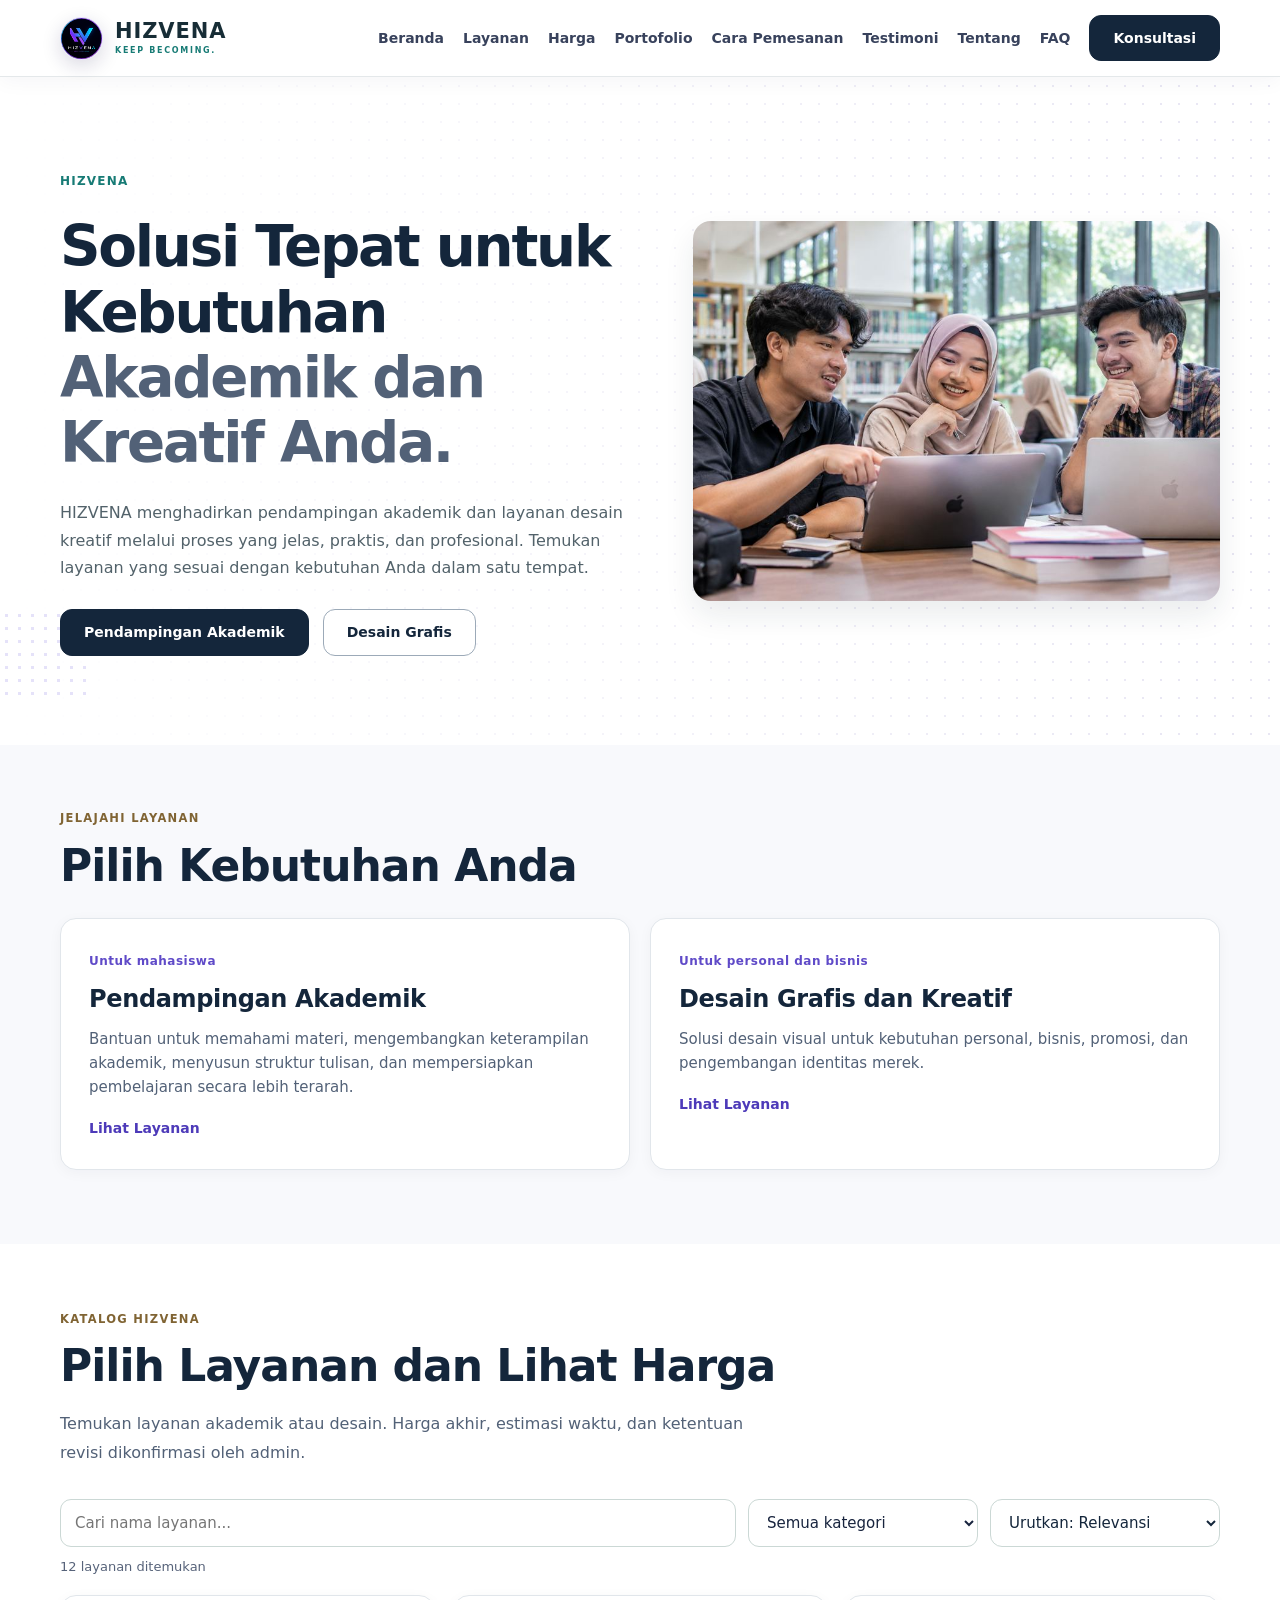
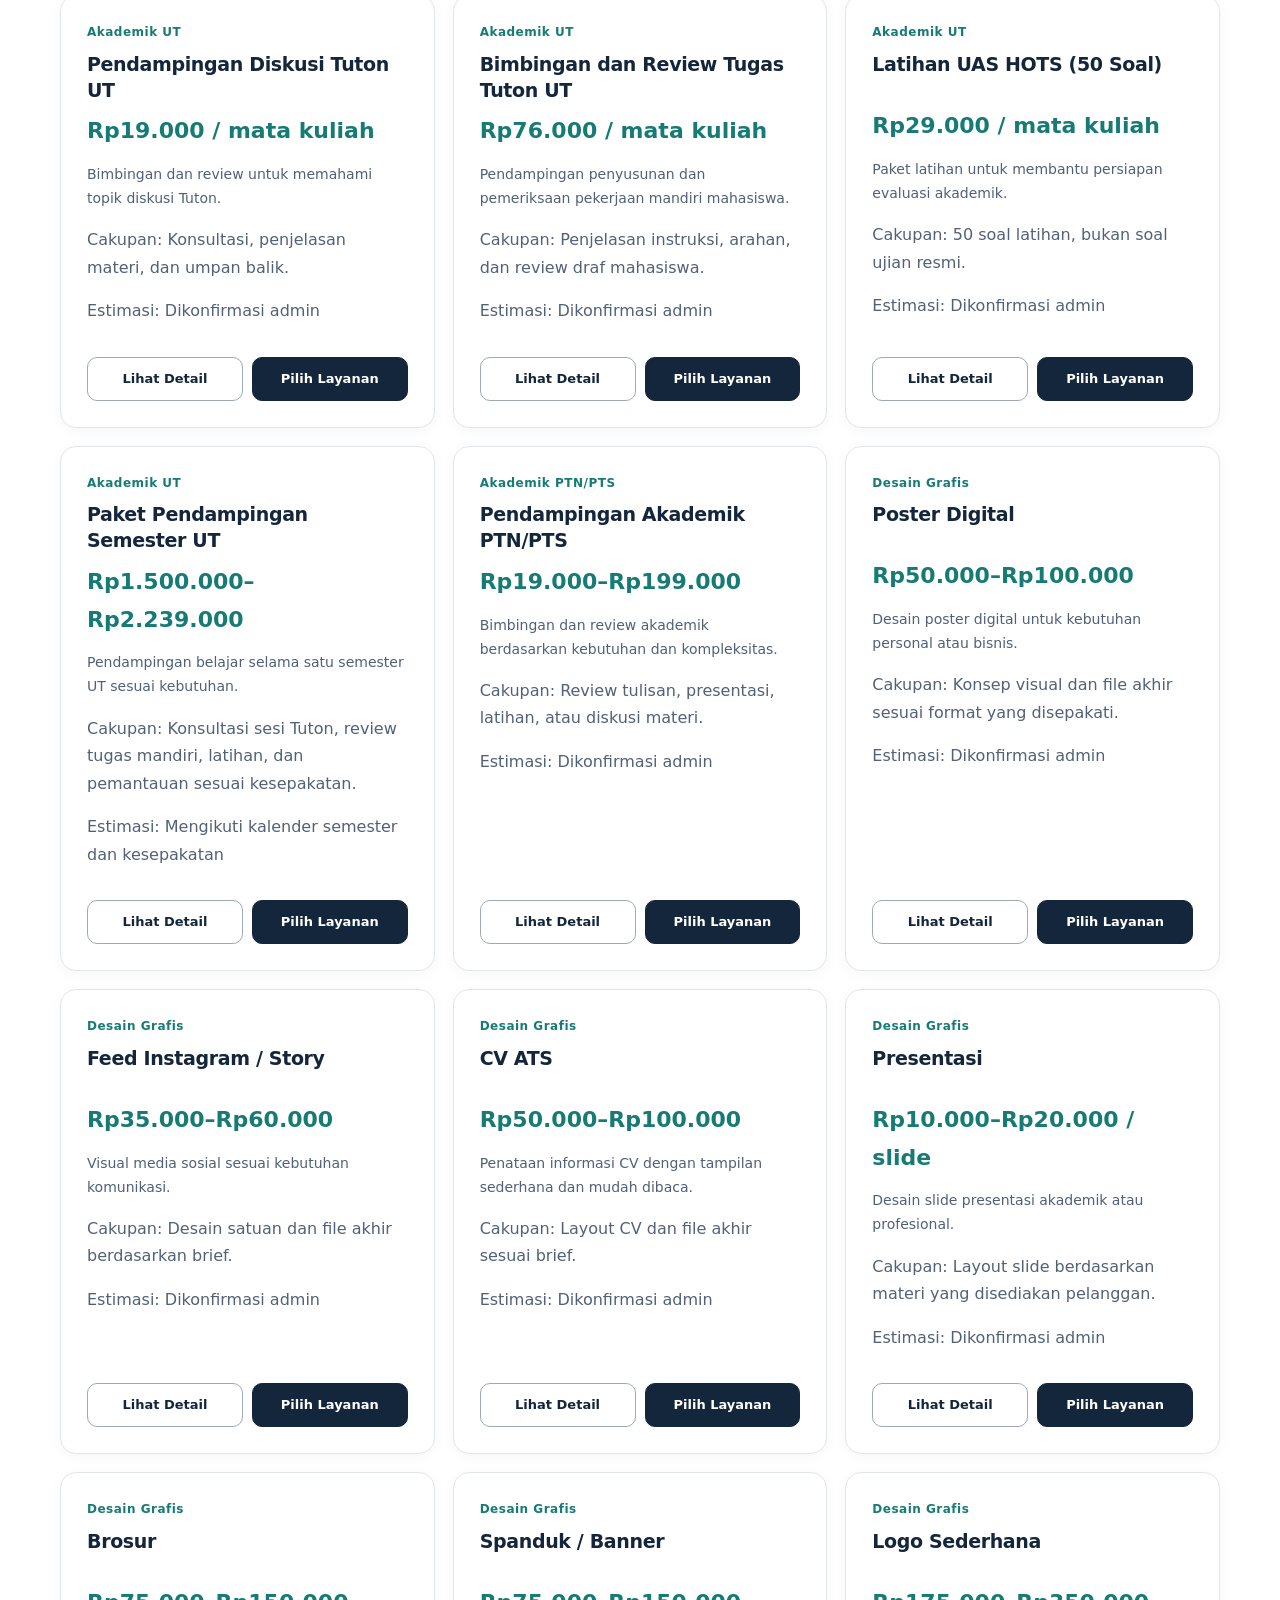
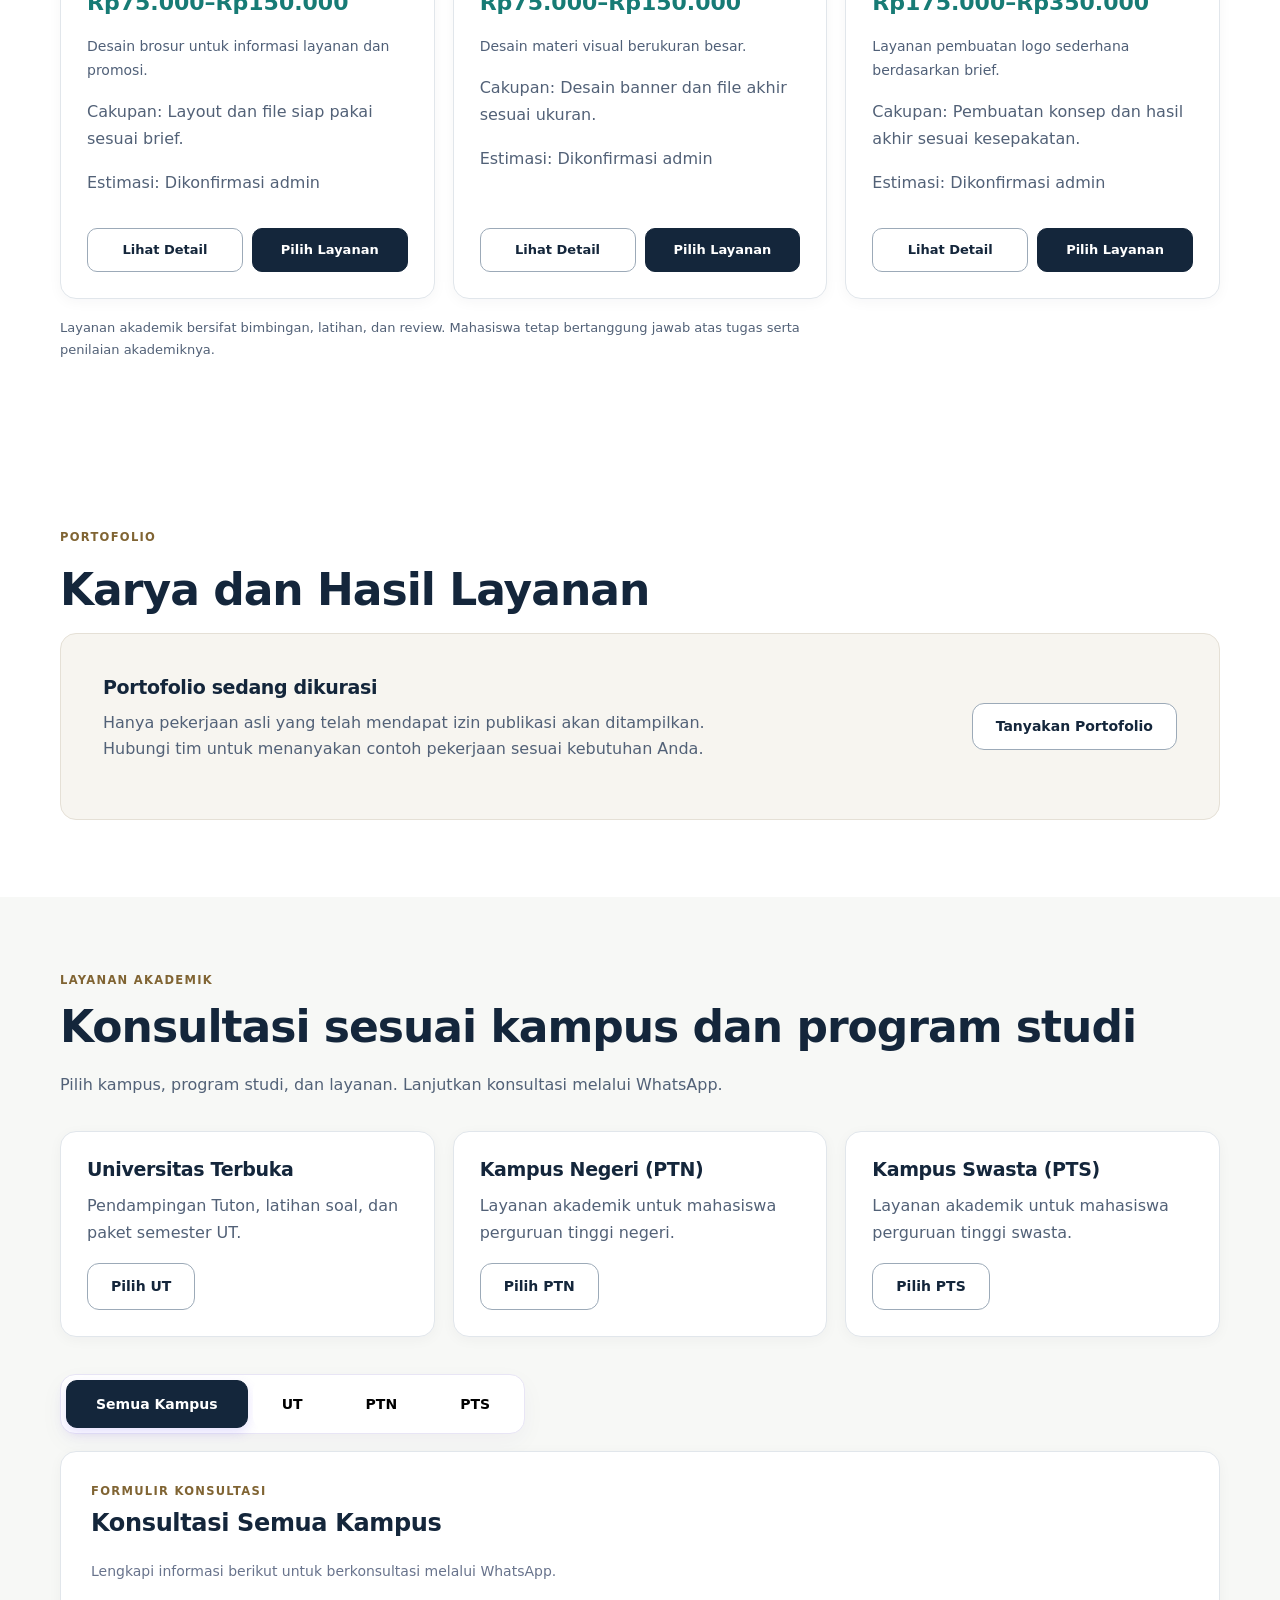
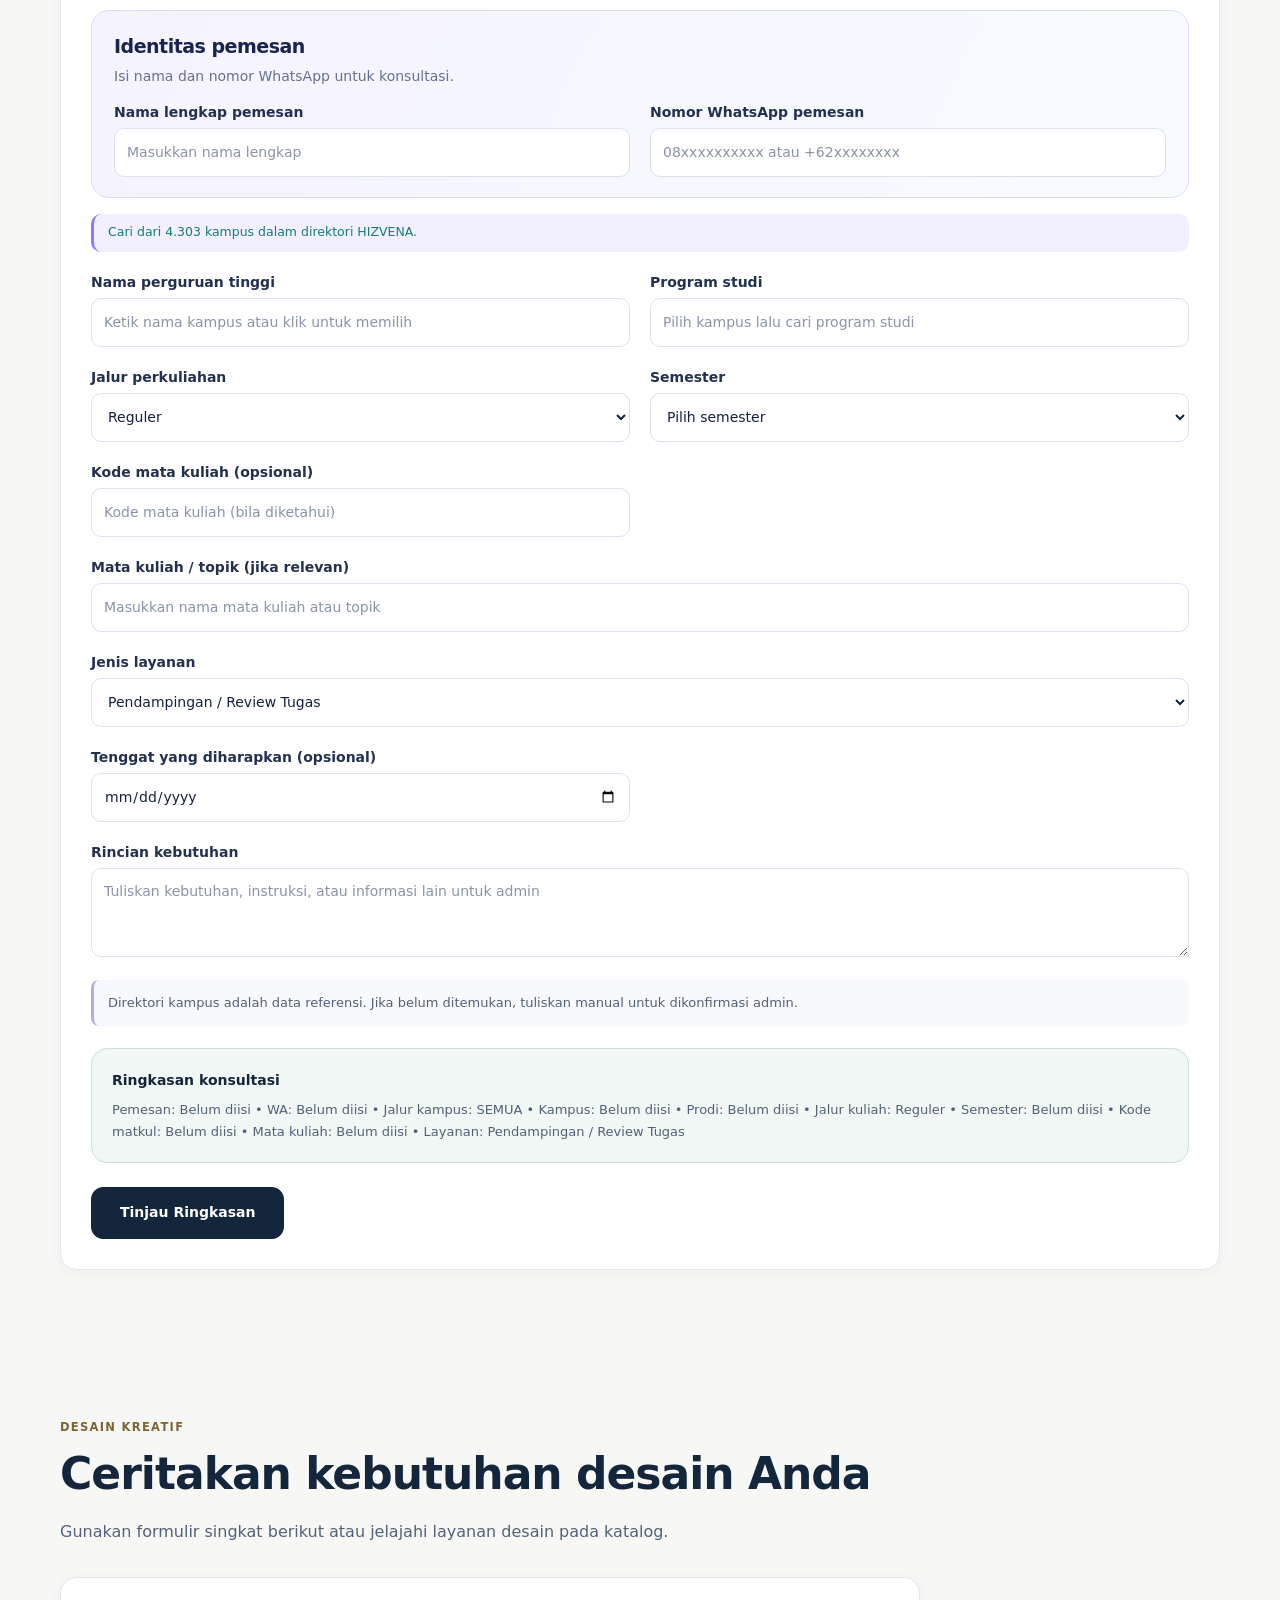
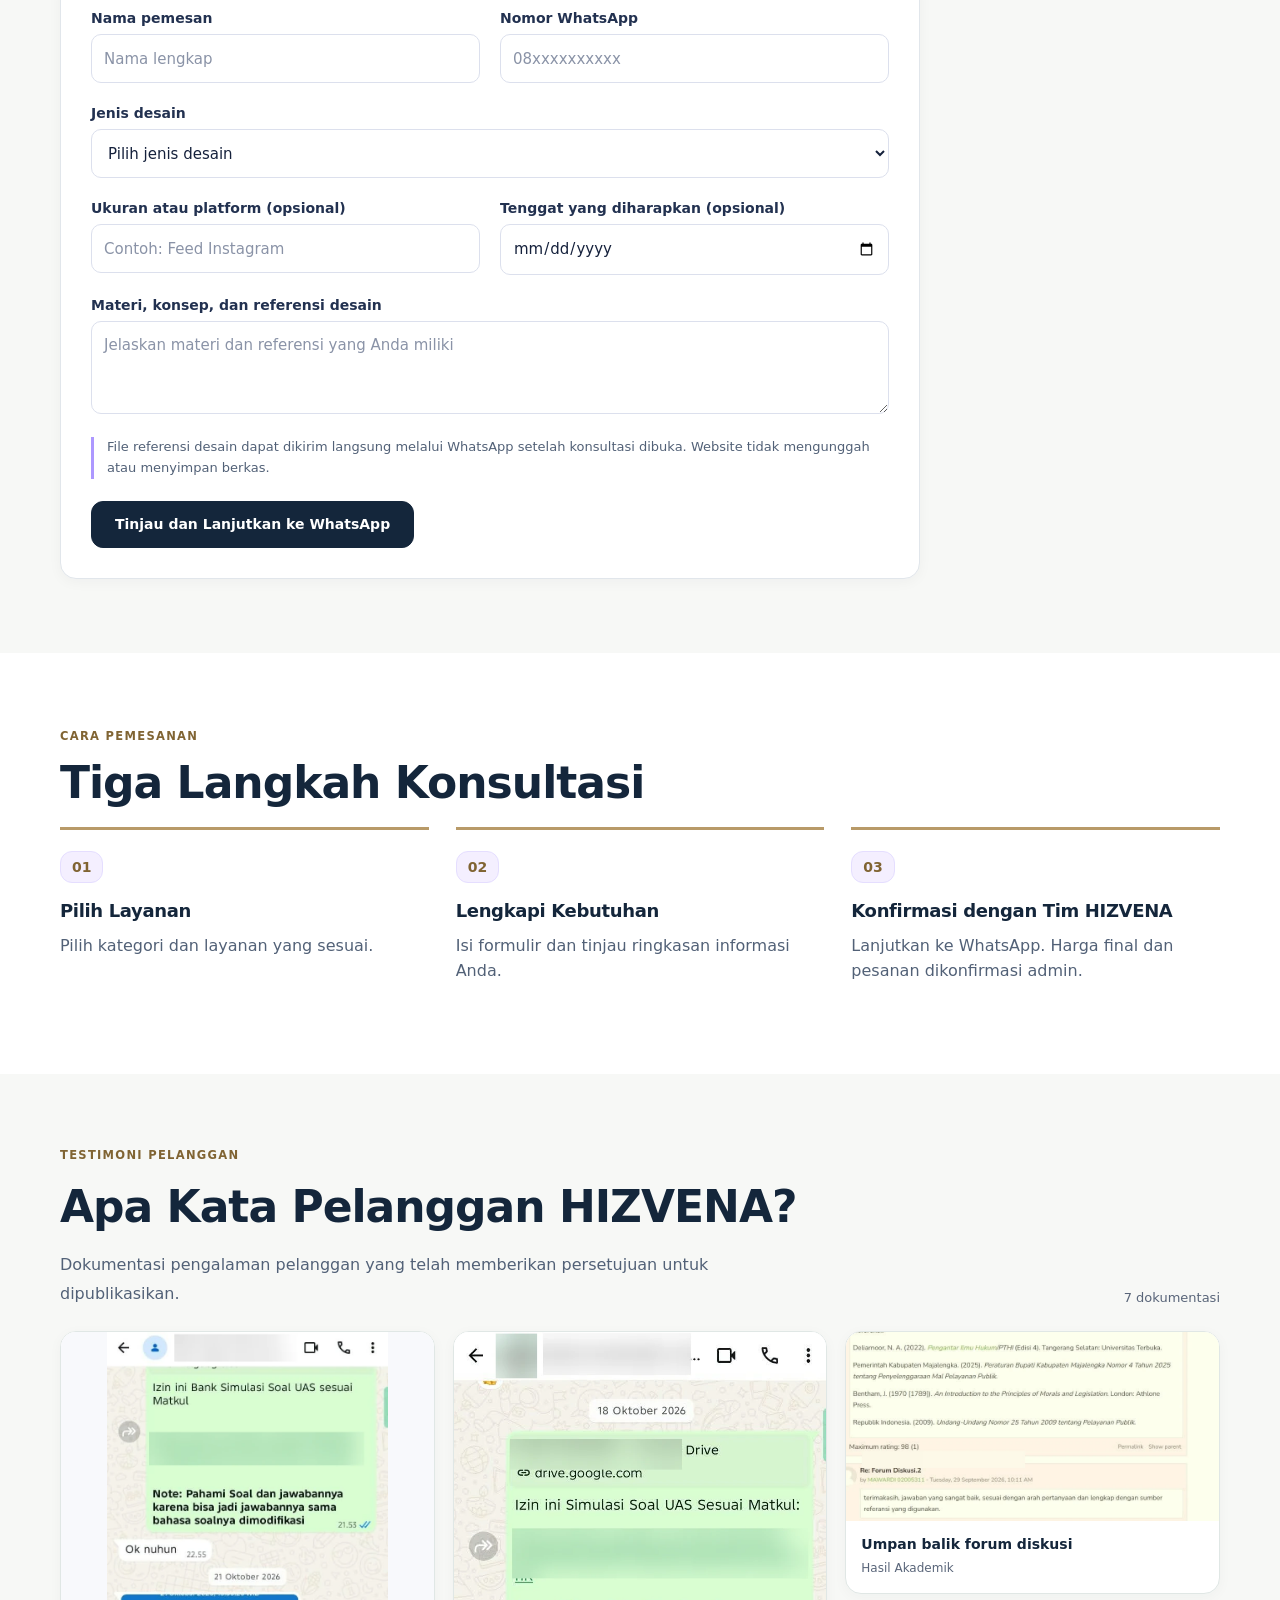
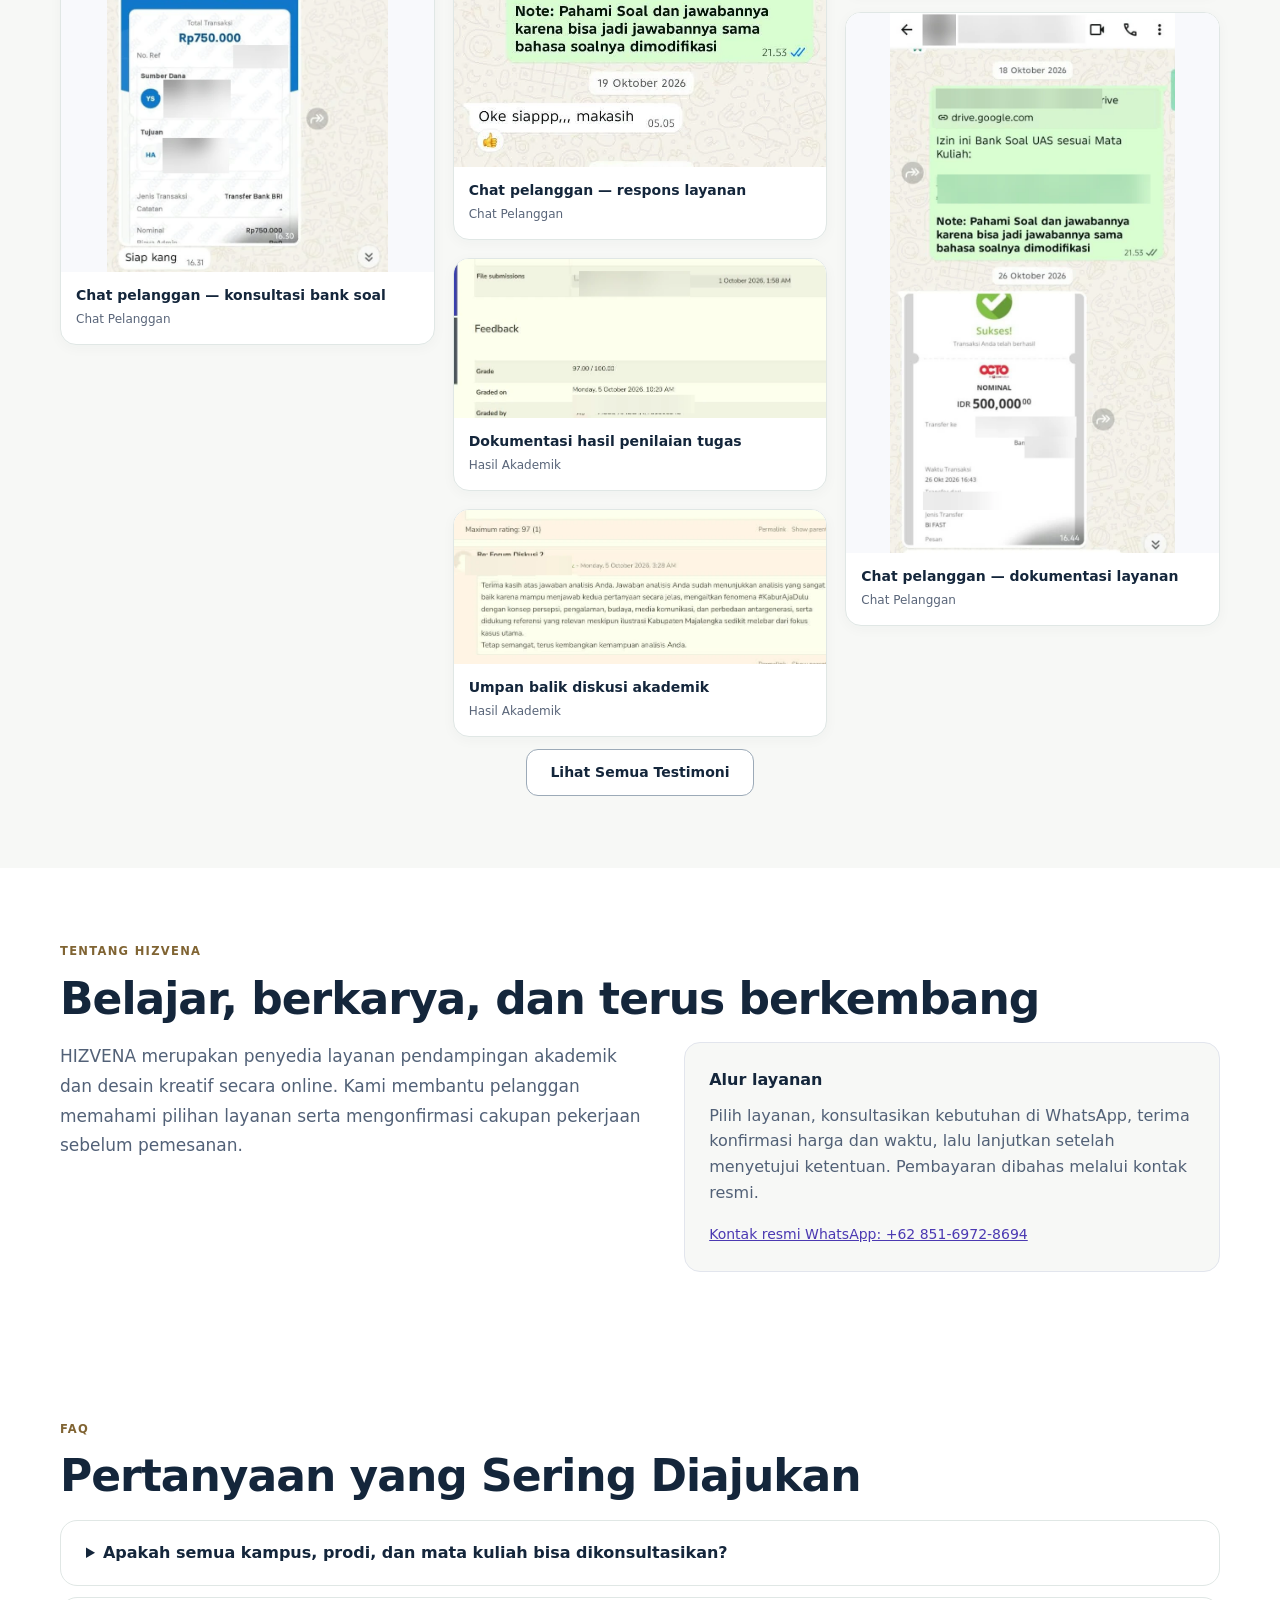
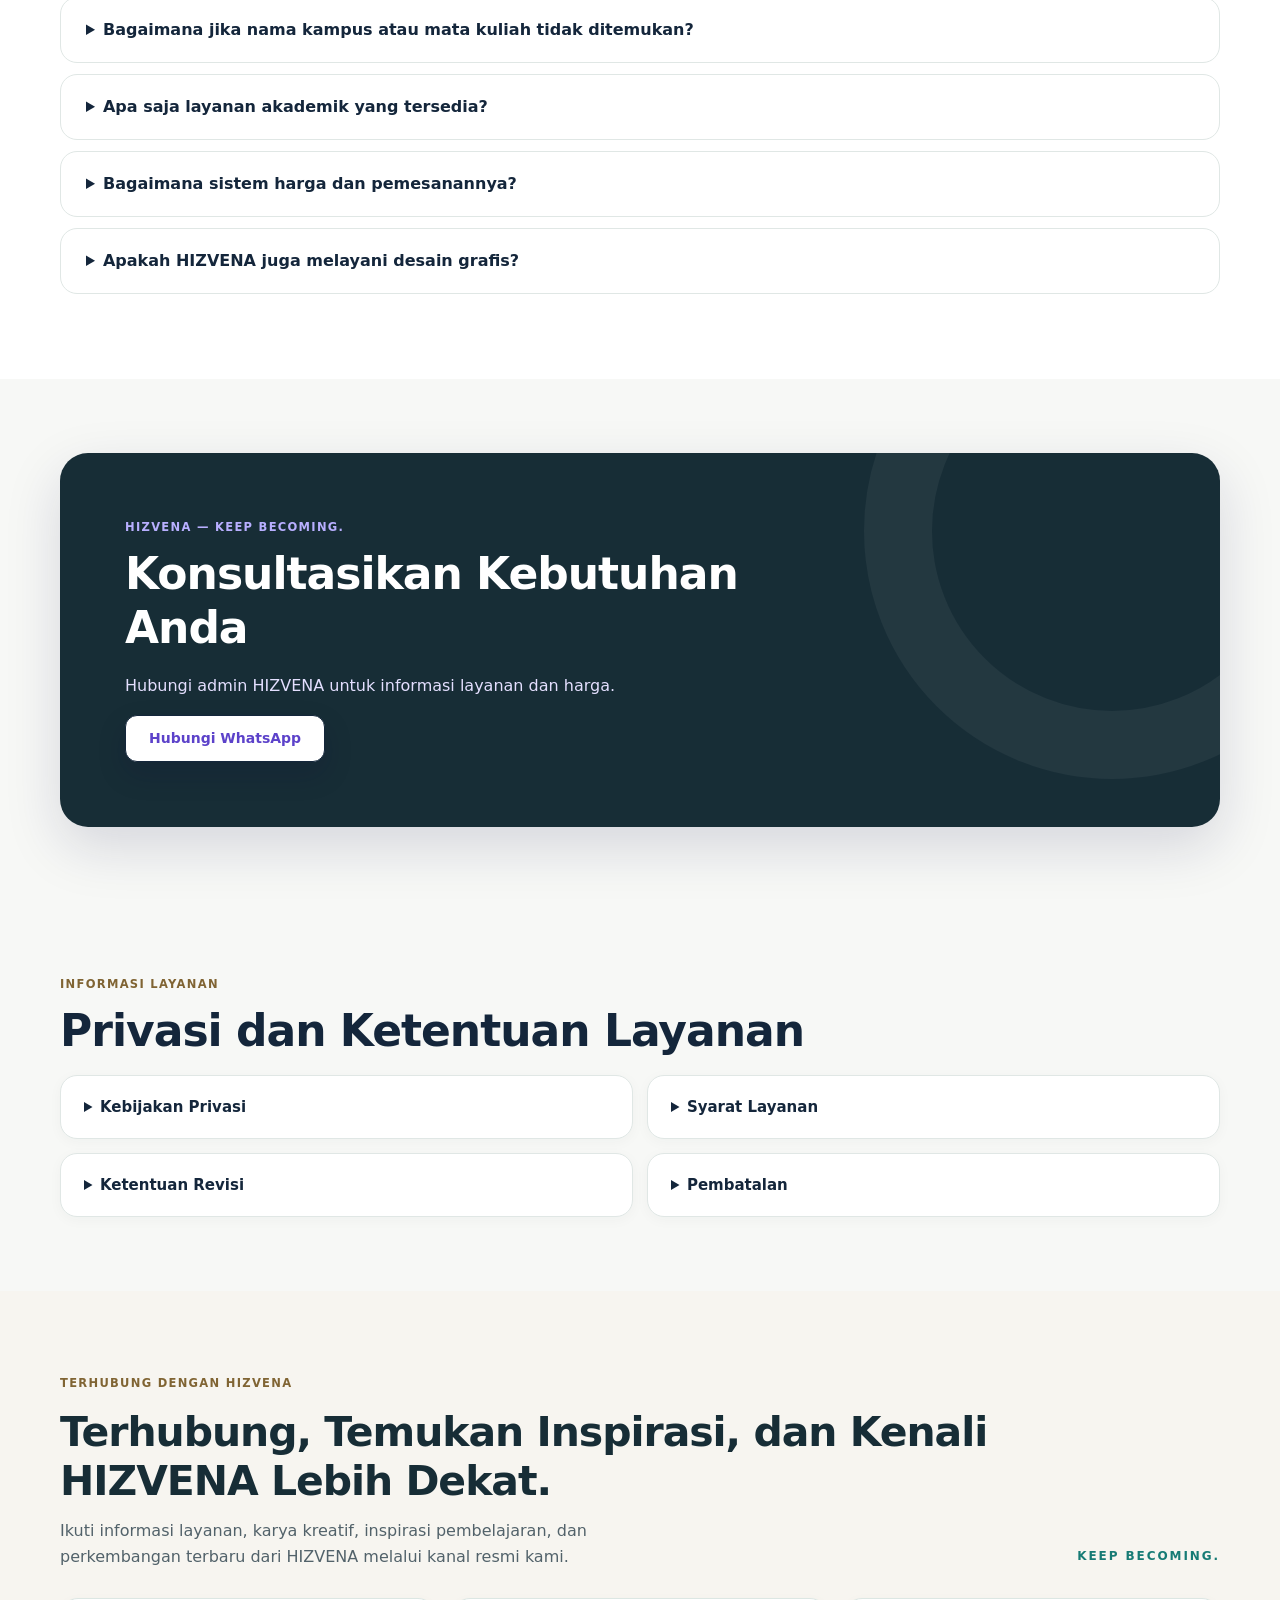
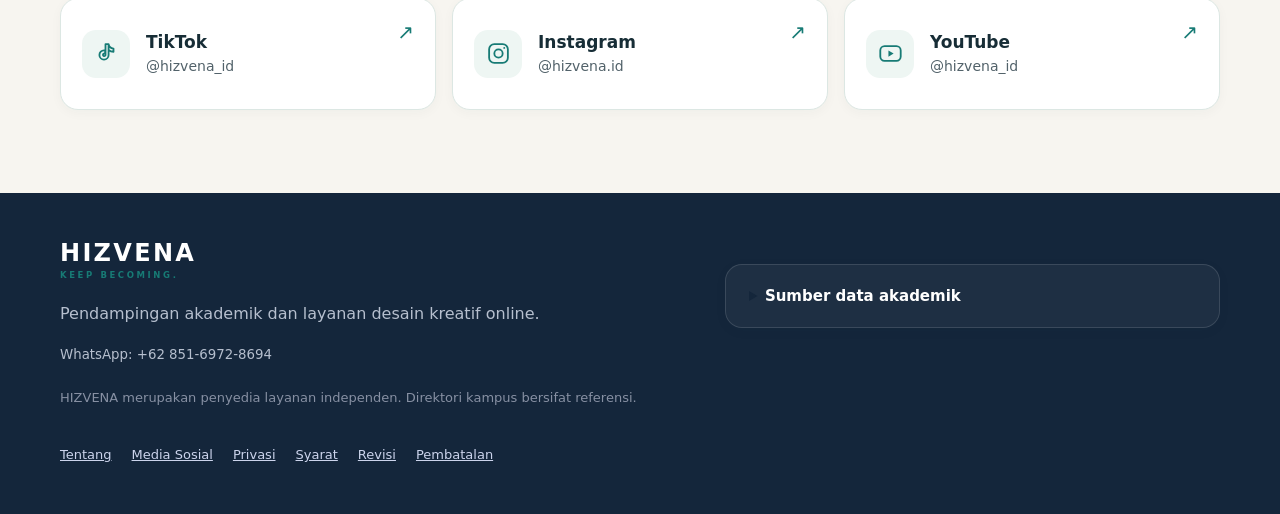
==== index.html @ 4283caf6 "Implement premium V17 frontend and transparent release gates" ====
<!doctype html>
<html lang="id"><head><meta charset="utf-8"><meta name="viewport" content="width=device-width,initial-scale=1">
<title>HIZVENA — Akademik dan Desain Kreatif | KEEP BECOMING.</title>
<meta name="description" content="HIZVENA menyediakan pendampingan akademik dan desain kreatif. Jelajahi layanan dan konsultasikan kebutuhan melalui WhatsApp."><meta name="robots" content="index,follow"><link rel="canonical" href="https://hizvena-id.hizryabdilah23.workers.dev/">
<meta name="theme-color" content="#14263B"><link rel="icon" type="image/png" sizes="160x160" href="./assets/hizvena-favicon.png"><meta property="og:title" content="HIZVENA — KEEP BECOMING."><meta property="og:description" content="Pendampingan akademik dan desain kreatif dalam satu layanan online."><meta property="og:type" content="website">
<style>
:root{--navy:#0b1020;--violet:#7c5cff;--gray:#5b6578;--pale:#f5f3ff;--cyan:#35d6ff}*{box-sizing:border-box}html{scroll-behavior:smooth}body{margin:0;color:var(--navy);background:#fff;font:16px/1.65 system-ui,-apple-system,Segoe UI,sans-serif}a{text-decoration:none;color:inherit}button,input,textarea,select{font:inherit}button{cursor:pointer}.wrap{width:min(1150px,92%);margin:auto}header{position:sticky;top:0;z-index:9;background:#fffd;border-bottom:1px solid #e9eaf5;backdrop-filter:blur(13px)}.nav{min-height:74px;display:flex;align-items:center;justify-content:space-between;gap:15px}.brand{font-size:25px;font-weight:900;letter-spacing:2px}.brand small{display:block;font-size:9px;letter-spacing:3px;line-height:1;color:var(--violet)}nav{display:flex;align-items:center;gap:20px;font-size:14px}nav a:hover{color:var(--violet)}.btn{display:inline-flex;align-items:center;justify-content:center;border:0;border-radius:14px;padding:12px 21px;font-weight:700;background:var(--violet);color:white;min-height:46px}.btn:hover{filter:brightness(.92)}.btn.secondary{background:white;color:var(--violet);border:1px solid #d9d2ff}.menu{display:none;border:1px solid #ddd;background:white;border-radius:10px;padding:8px 12px}.hero{padding:90px 0;background:radial-gradient(circle at 85% 25%,#ebe4ff,transparent 36%),linear-gradient(115deg,#fff,#f8f7ff)}.heroGrid{display:grid;grid-template-columns:1.2fr .8fr;gap:38px;align-items:center}.eyebrow{color:var(--violet);font-size:13px;font-weight:850;letter-spacing:2px;text-transform:uppercase}h1{font-size:clamp(39px,5.3vw,70px);line-height:1.13;letter-spacing:-2.2px;margin:13px 0 20px}h1 span{color:var(--violet)}h2{font-size:clamp(29px,3.5vw,45px);line-height:1.2;letter-spacing:-1px;margin:8px 0 17px}h3{line-height:1.25;margin:0 0 10px}p{margin:0 0 16px;color:var(--gray)}.hero p{font-size:18px}.actions{display:flex;gap:10px;flex-wrap:wrap;margin-top:23px}.pills{display:flex;flex-wrap:wrap;gap:8px;margin-top:25px}.pill{border:1px solid #e4e2f0;background:white;border-radius:99px;padding:7px 12px;font-size:13px}.photo{border-radius:32px;min-height:340px;background:linear-gradient(145deg,#151a3a,#7359cc 65%,#35d6ff);color:white;padding:35px;display:flex;flex-direction:column;justify-content:flex-end;box-shadow:0 25px 70px #41348c30;position:relative;overflow:hidden}.photo:before{content:"";position:absolute;width:260px;height:260px;border-radius:50%;border:65px solid #ffffff13;top:-80px;right:-60px}.photo b{font-size:35px;line-height:1.2;z-index:1}.photo em{font-size:13px;opacity:.8;z-index:1}section{padding:76px 0}section.alt{background:#f8f8fe}.intro{max-width:690px;margin-bottom:25px}.cards{display:grid;grid-template-columns:repeat(3,1fr);gap:18px}.card{background:white;border:1px solid #e9e8f2;border-radius:21px;padding:26px;box-shadow:0 8px 30px #09122d05}.card:hover{border-color:#cfc4ff}.card .symbol{font-size:32px}.card .price{font-size:26px;font-weight:850;color:var(--violet);line-height:1.3}.card small{color:var(--gray)}.card a{margin-top:12px}.features{display:grid;grid-template-columns:repeat(3,1fr);gap:14px}.feature{padding:16px;background:#f6f4ff;border-radius:15px;font-weight:650}.tabs{display:flex;gap:8px;flex-wrap:wrap;margin:22px 0}.tab{padding:11px 20px;background:white;border:1px solid #ddd9f2;border-radius:12px}.tab[aria-selected=true]{background:var(--violet);color:white}.form{background:white;border:1px solid #e5e4f0;border-radius:24px;padding:25px;box-shadow:0 12px 55px #101a3710}.fields{display:grid;grid-template-columns:repeat(2,1fr);gap:18px}.field{display:flex;flex-direction:column;gap:5px;font-weight:650;font-size:14px}.field input,.field select,.field textarea{border:1px solid #d9dce6;border-radius:11px;padding:12px;width:100%;background:white;color:var(--navy)}.field:focus-within input,.field:focus-within select,.field:focus-within textarea{outline:2px solid #c8b9ff}.full{grid-column:1/-1}.hint{font-size:13px;color:var(--gray);margin-top:14px}.listing{display:grid;grid-template-columns:repeat(3,1fr);gap:16px}.listing .card{display:flex;flex-direction:column}.listing .btn{margin-top:auto}.steps{display:grid;grid-template-columns:repeat(4,1fr);gap:18px}.step{border-top:3px solid var(--violet);padding-top:13px}.step b{color:var(--violet)}.testimonial{min-height:230px;background:var(--pale);border:1px dashed #c9c0ee;border-radius:20px;display:flex;flex-direction:column;align-items:center;justify-content:center;text-align:center;padding:22px}.testimonial span{font-size:32px;color:var(--violet)}details{background:white;border:1px solid #e7e7f1;border-radius:15px;padding:18px 22px;margin-bottom:11px}summary{font-weight:750;cursor:pointer}details p{margin-top:12px}footer{background:#0b1020;color:white;padding:50px 0}footer p,footer small{color:#b6bfce}footer .brand{color:white}.notice{font-size:13px;color:#778198;margin-top:20px}a:focus-visible,button:focus-visible{outline:3px solid var(--cyan);outline-offset:3px}@media(max-width:800px){.heroGrid{grid-template-columns:1fr}.photo{min-height:240px}.cards,.features,.listing{grid-template-columns:repeat(2,1fr)}.steps{grid-template-columns:repeat(2,1fr)}nav{display:none;position:absolute;top:74px;left:0;right:0;background:white;padding:20px;flex-direction:column;align-items:stretch;box-shadow:0 20px 20px #0001}nav.open{display:flex}.menu{display:inline-block}}@media(max-width:550px){.hero{padding:55px 0}.cards,.features,.listing,.steps,.fields{grid-template-columns:1fr}.wrap{width:min(92%,500px)}section{padding:55px 0}h1{letter-spacing:-1.4px}.photo{min-height:190px}.card{padding:22px}}
</style><link rel="stylesheet" href="./assets/design-v2.css"><link rel="stylesheet" href="./assets/directory-v3.css"><link rel="stylesheet" href="./assets/design-v4.css"><link rel="stylesheet" href="./assets/polish-v5.css"><link rel="stylesheet" href="./assets/signature-v6.css"><link rel="stylesheet" href="./assets/professional-v8.css"><link rel="stylesheet" href="./assets/final-v10.css"><link rel="stylesheet" href="./assets/public-v11.css"><link rel="stylesheet" href="./assets/testimonials-v12.css"><link rel="stylesheet" href="./assets/customer-ux-v13.css"><link rel="stylesheet" href="./assets/v17-premium.css"></head><body>
<header><div class="wrap nav"><a class="brand" href="#top" aria-label="Beranda HIZVENA"><img src="./assets/hizvena-favicon.png" width="43" height="43" alt="" loading="eager" style="border-radius:50%;object-fit:cover;flex:none"><span>HIZVENA<small>KEEP BECOMING.</small></span></a><button class="menu" id="menu" aria-label="Buka menu" aria-expanded="false">☰</button><nav id="nav"><a href="#top">Beranda</a><a href="#layanan">Layanan</a><a href="#katalog">Harga</a><a href="#portofolio">Portofolio</a><a href="#cara-pemesanan">Cara Pemesanan</a><a id="testimonialNavLink" href="#testimoni" hidden>Testimoni</a><a href="#tentang">Tentang</a><a href="#faq">FAQ</a><a class="btn" href="https://wa.me/6285169728694" target="_blank" rel="noopener noreferrer">Konsultasi</a></nav></div></header>
<main id="top"><div class="hero"><div class="wrap heroGrid"><div><div class="eyebrow">HIZVENA</div><h1>Solusi Tepat untuk Kebutuhan<br><span>Akademik dan Kreatif Anda.</span></h1><p>HIZVENA menghadirkan pendampingan akademik dan layanan desain kreatif melalui proses yang jelas, praktis, dan profesional. Temukan layanan yang sesuai dengan kebutuhan Anda dalam satu tempat.</p><div class="actions"><a class="btn" href="#katalog" data-catalog-filter="akademik">Pendampingan Akademik</a><a class="btn secondary" href="#katalog" data-catalog-filter="desain">Desain Grafis</a></div></div><div class="hero-art" style="position:relative"><div class="photo photo-natural clean-hero" role="img" aria-label="Tiga mahasiswa Indonesia berdiskusi di perpustakaan kampus"></div></div></div></div>

<section class="service-paths" id="layanan"><div class="wrap"><div class="eyebrow">JELAJAHI LAYANAN</div><h2>Pilih Kebutuhan Anda</h2><div class="two-paths"><a class="path-card" href="#katalog" data-catalog-filter="akademik"><span>Untuk mahasiswa</span><h3>Pendampingan Akademik</h3><p>Bantuan untuk memahami materi, mengembangkan keterampilan akademik, menyusun struktur tulisan, dan mempersiapkan pembelajaran secara lebih terarah.</p><strong>Lihat Layanan</strong></a><a class="path-card" href="#katalog" data-catalog-filter="desain"><span>Untuk personal dan bisnis</span><h3>Desain Grafis dan Kreatif</h3><p>Solusi desain visual untuk kebutuhan personal, bisnis, promosi, dan pengembangan identitas merek.</p><strong>Lihat Layanan</strong></a></div></div></section>
<section id="katalog" class="catalog-section"><div class="wrap"><div class="eyebrow">KATALOG HIZVENA</div><h2>Pilih Layanan dan Lihat Harga</h2><p class="intro">Temukan layanan akademik atau desain. Harga akhir, estimasi waktu, dan ketentuan revisi dikonfirmasi oleh admin.</p><div class="catalog-controls"><label for="catalogQuery" class="sr-only">Cari layanan</label><input id="catalogQuery" type="search" placeholder="Cari nama layanan..." autocomplete="off"><label for="catalogCategory" class="sr-only">Kategori layanan</label><select id="catalogCategory"><option value="semua">Semua kategori</option><option value="akademik-ut">Akademik UT</option><option value="akademik-umum">Akademik PTN/PTS</option><option value="desain">Desain Grafis</option></select><label for="catalogSort" class="sr-only">Urutkan layanan</label><select id="catalogSort"><option value="relevansi">Urutkan: Relevansi</option><option value="harga-asc">Harga: Terendah</option><option value="harga-desc">Harga: Tertinggi</option><option value="nama">Nama: A–Z</option></select></div><p id="catalogCount" class="catalog-count" aria-live="polite"></p><div class="listing" id="catalogCards" aria-live="polite"></div><p class="catalog-footnote">Layanan akademik bersifat bimbingan, latihan, dan review. Mahasiswa tetap bertanggung jawab atas tugas serta penilaian akademiknya.</p></div></section>
<section class="portfolio-v17" id="portofolio"><div class="wrap"><p class="eyebrow">PORTOFOLIO</p><h2>Karya dan Hasil Layanan</h2><div class="portfolio-empty"><div><h3>Portofolio sedang dikurasi</h3><p>Hanya pekerjaan asli yang telah mendapat izin publikasi akan ditampilkan. Hubungi tim untuk menanyakan contoh pekerjaan sesuai kebutuhan Anda.</p></div><a class="btn secondary" href="https://wa.me/6285169728694" target="_blank" rel="noopener noreferrer">Tanyakan Portofolio</a></div></div></section><section class="alt" id="akademik"><div id="program" class="anchor-target" aria-hidden="true"></div><div class="wrap"><div class="eyebrow">LAYANAN AKADEMIK</div><h2>Konsultasi sesuai kampus dan program studi</h2><p class="intro">Pilih kampus, program studi, dan layanan. Lanjutkan konsultasi melalui WhatsApp.</p><div class="cards"><div class="card"><h3>Universitas Terbuka</h3><p>Pendampingan Tuton, latihan soal, dan paket semester UT.</p><button class="btn secondary" data-mode="UT">Pilih UT</button></div><div class="card"><h3>Kampus Negeri (PTN)</h3><p>Layanan akademik untuk mahasiswa perguruan tinggi negeri.</p><button class="btn secondary" data-mode="PTN">Pilih PTN</button></div><div class="card"><h3>Kampus Swasta (PTS)</h3><p>Layanan akademik untuk mahasiswa perguruan tinggi swasta.</p><button class="btn secondary" data-mode="PTS">Pilih PTS</button></div></div><div class="tabs" role="tablist" aria-label="Pilih kategori kampus"><button class="tab" data-mode="SEMUA" role="tab" aria-selected="true">Semua Kampus</button><button class="tab" data-mode="UT" role="tab" aria-selected="false">UT</button><button class="tab" data-mode="PTN" role="tab" aria-selected="false">PTN</button><button class="tab" data-mode="PTS" role="tab" aria-selected="false">PTS</button></div><form class="form" id="consultForm">
<div class="form-grid-header"><span class="eyebrow">FORMULIR KONSULTASI</span></div>
<h3 id="formTitle">Konsultasi Kebutuhan Akademik</h3>
<p class="form-intro">Lengkapi informasi berikut untuk berkonsultasi melalui WhatsApp.</p>
<div class="fields">
<label class="field">Nama perguruan tinggi<input id="campus" value="Universitas Terbuka" placeholder="Ketik nama universitas..." autocomplete="off" required></label>

<label class="field">Program studi<input id="programStudy" placeholder="Cari program studi kampus" autocomplete="off" required></label>
<label class="field">Jalur perkuliahan<select id="pathway" required><option value="Reguler">Reguler</option><option value="RPL / Alih Kredit">RPL / Alih Kredit</option><option value="Non-Reguler / Lainnya">Non-Reguler / Lainnya</option></select></label>
<label class="field">Semester<select id="semester" required><option value="">Pilih semester</option></select></label>
<label class="field">Kode mata kuliah (opsional)<input id="courseCode" placeholder="Contoh: ISIP..." maxlength="30" autocomplete="off"></label>
<label class="field full" id="courseField">Mata kuliah / topik (jika relevan)<input id="course" placeholder="Cari mata kuliah atau tulis manual" autocomplete="off"></label>
<label class="field full">Jenis layanan<select id="service" required></select></label>
<label class="field">Tenggat yang diharapkan (opsional)<input id="academicDeadline" type="date"></label><label class="field full">Rincian kebutuhan<textarea id="details" rows="3" placeholder="Tuliskan kebutuhan, instruksi, atau informasi lain untuk admin"></textarea></label>
</div>
<p class="hint">Direktori kampus adalah data referensi. Jika belum ditemukan, tuliskan manual untuk dikonfirmasi admin.</p>
<button class="btn" type="submit">Tinjau Konsultasi Akademik</button>
</form></div></section>
<section class="alt" id="desain"><div class="wrap"><div class="eyebrow">DESAIN KREATIF</div><h2>Ceritakan kebutuhan desain Anda</h2><p class="intro">Gunakan formulir singkat berikut atau jelajahi layanan desain pada katalog.</p><form class="form design-form" id="designConsultForm"><div class="fields"><label class="field">Nama pemesan<input name="customerName" required minlength="2" maxlength="100" autocomplete="name" placeholder="Nama lengkap"></label><label class="field">Nomor WhatsApp<input name="customerWhatsApp" type="tel" required autocomplete="tel" inputmode="tel" placeholder="08xxxxxxxxxx"></label><label class="field full">Jenis desain<select name="designType" id="designType" required><option value="">Pilih jenis desain</option></select></label><label class="field">Ukuran atau platform (opsional)<input name="designPlatform" maxlength="160" placeholder="Contoh: Feed Instagram"></label><label class="field">Tenggat yang diharapkan (opsional)<input name="designDeadline" type="date"></label><label class="field full">Materi, konsep, dan referensi desain<textarea name="designDetails" required rows="3" maxlength="2000" placeholder="Jelaskan materi dan referensi yang Anda miliki"></textarea></label></div><p class="hint">File referensi desain dapat dikirim langsung melalui WhatsApp setelah konsultasi dibuka. Website tidak mengunggah atau menyimpan berkas.</p><button class="btn" type="submit">Tinjau dan Lanjutkan ke WhatsApp</button><div id="designPreview" class="design-preview" hidden aria-live="polite"></div></form></div></section>
<dialog id="orderReviewDialog" class="journey-dialog" aria-labelledby="orderReviewTitle"><div class="journey-review">
<div class="review-head"><div><p class="eyebrow">KONSULTASI HIZVENA</p><h2 id="orderReviewTitle">Ringkasan Konsultasi</h2></div><button type="button" id="orderReviewClose" class="review-close" aria-label="Tutup ringkasan">Tutup</button></div>
<p id="orderReviewNotice">Periksa data sebelum membuka WhatsApp. Harga akhir dan pesanan dikonfirmasi admin.</p>
<dl id="orderReviewData" class="review-data"></dl>
<div class="review-actions"><button id="orderReviewEdit" class="btn secondary" type="button">Ubah Informasi</button><button id="orderReviewContinue" class="btn" type="button">Lanjutkan ke WhatsApp</button></div>
</div></dialog><dialog id="catalogDialog" class="catalog-dialog" aria-labelledby="catalogDialogTitle"><div class="dialog-inner"><button id="catalogClose" type="button" class="dialog-close" aria-label="Tutup detail layanan">Tutup</button><p id="catalogDialogCategory" class="eyebrow"></p><h2 id="catalogDialogTitle"></h2><p id="catalogDialogPrice" class="dialog-price"></p><p id="catalogDialogDescription"></p><dl class="catalog-facts"><div><dt>Cakupan layanan</dt><dd id="catalogDialogScope"></dd></div><div><dt>Estimasi waktu</dt><dd id="catalogDialogDuration"></dd></div><div><dt>Ketentuan revisi</dt><dd id="catalogDialogRevision"></dd></div></dl><button id="catalogDialogContact" type="button" class="btn">Pilih Layanan</button></div></dialog>
<section id="cara-pemesanan"><div class="wrap"><div class="eyebrow">CARA PEMESANAN</div><h2>Tiga Langkah Konsultasi</h2><div class="steps"><div class="step"><b>01</b><h3>Pilih Layanan</h3><p>Pilih kategori dan layanan yang sesuai.</p></div><div class="step"><b>02</b><h3>Lengkapi Kebutuhan</h3><p>Isi formulir dan tinjau ringkasan informasi Anda.</p></div><div class="step"><b>03</b><h3>Konfirmasi dengan Tim HIZVENA</h3><p>Lanjutkan ke WhatsApp. Harga final dan pesanan dikonfirmasi admin.</p></div></div></div></section>

<section class="alt testimonial-section" id="testimoni" hidden aria-labelledby="testimonialsTitle">
<div class="wrap">
  <div class="testimonial-heading"><div><p class="eyebrow">TESTIMONI PELANGGAN</p><h2 id="testimonialsTitle">Apa Kata Pelanggan HIZVENA?</h2><p class="intro">Dokumentasi pengalaman pelanggan yang telah memberikan persetujuan untuk dipublikasikan.</p></div><span class="testimonial-count" id="testimonialCount"></span></div>
  <div class="testimonial-gallery" id="testimonialGallery"></div>
  <div class="testimonial-more-row"><button type="button" id="testimonialMore" class="btn secondary" hidden>Lihat Semua Testimoni</button></div>
</div></section>
<dialog id="testimonialLightbox" class="testimonial-lightbox" aria-labelledby="testimonialLightboxTitle">
 <div class="testimonial-viewer">
  <div class="testimonial-viewer-header"><strong id="testimonialLightboxTitle">Testimoni HIZVENA</strong><button type="button" id="testimonialLightboxClose" aria-label="Tutup gambar">Tutup</button></div>
  <div class="testimonial-viewer-body"><button type="button" id="testimonialPrev" aria-label="Gambar sebelumnya">Sebelumnya</button><div class="testimonial-full-image"><img id="testimonialFullImage" alt=""><p id="testimonialFullCaption"></p></div><button type="button" id="testimonialNext" aria-label="Gambar selanjutnya">Berikutnya</button></div>
  <p class="testimonial-viewer-help">Gunakan tombol panah untuk berpindah gambar. Tekan Esc untuk menutup.</p>
 </div>
</dialog>
<section id="tentang"><div class="wrap"><div class="eyebrow">TENTANG HIZVENA</div><h2>Belajar, berkarya, dan terus berkembang</h2><div class="about-grid"><p>HIZVENA merupakan penyedia layanan pendampingan akademik dan desain kreatif secara online. Kami membantu pelanggan memahami pilihan layanan serta mengonfirmasi cakupan pekerjaan sebelum pemesanan.</p><div class="about-note"><strong>Alur layanan</strong><p>Pilih layanan, konsultasikan kebutuhan di WhatsApp, terima konfirmasi harga dan waktu, lalu lanjutkan setelah menyetujui ketentuan. Pembayaran dibahas melalui kontak resmi.</p><a href="https://wa.me/6285169728694" target="_blank" rel="noopener">Kontak resmi WhatsApp: +62 851-6972-8694</a></div></div></div></section><section id="faq"><div class="wrap"><div class="eyebrow">FAQ</div><h2>Pertanyaan yang Sering Diajukan</h2><details><summary>Apakah semua kampus, prodi, dan mata kuliah bisa dikonsultasikan?</summary><p>Mahasiswa UT, PTN, dan PTS dapat mengajukan kebutuhan. Ketersediaan layanan diperiksa admin sebelum order.</p></details><details><summary>Bagaimana jika nama kampus atau mata kuliah tidak ditemukan?</summary><p>Masukkan nama atau kode secara manual dan lanjutkan konsultasi WhatsApp untuk verifikasi.</p></details><details><summary>Apa saja layanan akademik yang tersedia?</summary><p>Diskusi dan tugas Tuton UT, bank soal latihan HOTS, paket semester UT, review tulisan dan presentasi, konsultasi penelitian, serta bimbingan akademik lainnya.</p></details><details><summary>Bagaimana sistem harga dan pemesanannya?</summary><p>Pilih layanan, kirim rincian melalui WhatsApp, lalu admin mengonfirmasi ruang lingkup, biaya, tenggat, serta langkah pembayaran.</p></details><details><summary>Apakah HIZVENA juga melayani desain grafis?</summary><p>Ya, termasuk poster, feed/story Instagram, CV ATS, slide presentasi, brosur, spanduk dan logo sederhana.</p></details></div></section>
<section class="alt"><div class="wrap"><div class="final-cta"><div class="eyebrow" style="color:#b8afff">HIZVENA — KEEP BECOMING.</div><h2>Konsultasikan Kebutuhan Anda</h2><p>Hubungi admin HIZVENA untuk informasi layanan dan harga.</p><a class="btn" href="https://wa.me/6285169728694" target="_blank" rel="noopener">Hubungi WhatsApp</a></div></div></section><section class="alt" id="ketentuan"><div class="wrap"><div class="eyebrow">INFORMASI LAYANAN</div><h2>Privasi dan Ketentuan Layanan</h2><div class="policy-grid"><details id="privasi"><summary>Kebijakan Privasi</summary><p>Formulir publik menyiapkan pesan untuk WhatsApp. Informasi yang kamu isi tidak disimpan oleh formulir website. Setelah membuka WhatsApp, data diproses melalui layanan WhatsApp sesuai kebijakannya. Jangan kirim informasi sensitif yang tidak diperlukan.</p></details><details id="syarat"><summary>Syarat Layanan</summary><p>Penawaran harga, jadwal, hasil pekerjaan, dan cakupan layanan baru berlaku setelah dikonfirmasi admin. Pendampingan akademik ditujukan untuk belajar, latihan, dan peninjauan; bukan pengerjaan ujian atau tugas yang harus dinilai sebagai karya sendiri.</p></details><details id="revisi"><summary>Ketentuan Revisi</summary><p>Jumlah revisi dan cakupannya disepakati sebelum pekerjaan dimulai. Permintaan di luar lingkup awal dapat memengaruhi biaya dan waktu pengerjaan.</p></details><details id="pembatalan"><summary>Pembatalan</summary><p>Pembatalan dan kemungkinan pengembalian dana bergantung pada tahap pekerjaan dan kesepakatan tertulis yang telah dibuat dengan admin. Tanyakan ketentuan sebelum melakukan pembayaran.</p></details></div></div></section>
<section class="social-connect" id="sosial-media" aria-labelledby="socialConnectTitle"><div class="wrap">
<div class="social-connect-heading"><div><p class="eyebrow">TERHUBUNG DENGAN HIZVENA</p><h2 id="socialConnectTitle">Terhubung, Temukan Inspirasi, dan Kenali HIZVENA Lebih Dekat.</h2><p>Ikuti informasi layanan, karya kreatif, inspirasi pembelajaran, dan perkembangan terbaru dari HIZVENA melalui kanal resmi kami.</p></div><span class="social-connect-tagline">KEEP BECOMING.</span></div>
<div class="social-connect-grid">
<a class="social-connect-card" href="https://www.tiktok.com/@hizvena_id" target="_blank" rel="noopener noreferrer" aria-label="Buka TikTok HIZVENA @hizvena_id (tab baru)">
<span class="social-connect-icon" aria-hidden="true"><svg viewBox="0 0 24 24" fill="none" stroke="currentColor" stroke-width="1.75" stroke-linecap="round" stroke-linejoin="round"><path d="M14 3v10.4a4.4 4.4 0 1 1-4.4-4.4c.36 0 .7.04 1.04.12v3.3a1.2 1.2 0 1 0 .4.92V3h2.96c.43 2.43 2.04 3.99 4.7 4.25v3.04A8.5 8.5 0 0 1 14 8.6"/></svg></span>
<span class="social-connect-copy"><strong>TikTok</strong><span>@hizvena_id</span></span><span class="social-connect-arrow" aria-hidden="true">↗</span>
</a>
<a class="social-connect-card" href="https://www.instagram.com/hizvena.id/" target="_blank" rel="noopener noreferrer" aria-label="Buka Instagram HIZVENA @hizvena.id (tab baru)">
<span class="social-connect-icon" aria-hidden="true"><svg viewBox="0 0 24 24" fill="none" stroke="currentColor" stroke-width="1.75" stroke-linecap="round" stroke-linejoin="round"><rect x="3" y="3" width="18" height="18" rx="5"/><circle cx="12" cy="12" r="4"/><circle cx="17.5" cy="6.6" r=".9" fill="currentColor" stroke="none"/></svg></span>
<span class="social-connect-copy"><strong>Instagram</strong><span>@hizvena.id</span></span><span class="social-connect-arrow" aria-hidden="true">↗</span>
</a>
<a class="social-connect-card" href="https://www.youtube.com/@hizvena_id" target="_blank" rel="noopener noreferrer" aria-label="Buka YouTube HIZVENA @hizvena_id (tab baru)">
<span class="social-connect-icon" aria-hidden="true"><svg viewBox="0 0 24 24" fill="none" stroke="currentColor" stroke-width="1.75" stroke-linecap="round" stroke-linejoin="round"><rect x="2.2" y="5" width="19.6" height="14" rx="4.1"/><path d="m10 9 5 3-5 3z" fill="currentColor" stroke="none"/></svg></span>
<span class="social-connect-copy"><strong>YouTube</strong><span>@hizvena_id</span></span><span class="social-connect-arrow" aria-hidden="true">↗</span>
</a></div>
</div></section></main>
<div class="mobile-quick-cta"><div><strong>Butuh layanan HIZVENA?</strong><small>Konsultasi langsung dengan admin</small></div><a class="btn" href="#katalog">Lihat Harga</a></div>
<footer><div class="wrap"><div class="brand">HIZVENA<small>KEEP BECOMING.</small></div><p style="margin-top:20px">Pendampingan akademik dan layanan desain kreatif online.</p><small>WhatsApp: +62 851-6972-8694</small><p class="notice">HIZVENA merupakan penyedia layanan independen. Direktori kampus bersifat referensi.</p><div class="footer-links"><a href="#tentang">Tentang</a><a href="#sosial-media">Media Sosial</a><a href="#privasi">Privasi</a><a href="#syarat">Syarat</a><a href="#revisi">Revisi</a><a href="#pembatalan">Pembatalan</a></div></div></footer>
<script>
const phone='6285169728694',hello='Halo Kak Fazry, saya ingin konsultasi layanan HIZVENA.';let mode='UT';
const services={UT:['Diskusi Tuton UT','Tugas Tuton UT','Bank Soal Latihan UAS HOTS (50 soal)','Paket Semester UT','Konsultasi Akademik Lainnya'],PTN:['Pendampingan / Review Tugas','Bank Soal Latihan UAS HOTS (50 soal)','Bimbingan Makalah / Esai','Review Jurnal / Artikel','Konsultasi Penelitian / Metodologi','Editing / Proofreading','Review Presentasi','Latihan UTS/UAS','Kebutuhan Akademik Lainnya']};
const academic=[['Diskusi Tuton UT','Rp19.000 / matkul','UT'],['Tugas Tuton UT','Rp76.000 / matkul','UT'],['Bank Soal Latihan UAS HOTS (50 soal)','Rp29.000 / matkul','UT & Non-UT'],['Paket Semester UT','Rp1.500.000–2.239.000','UT · Diskusi sesi 1–8, tugas 1–3, soal latihan, link monitoring'],['Pendampingan Akademik Non-UT','Rp19.000–199.000','PTN & PTS · Sesuai kompleksitas']];
const designs=[['Poster Digital','Rp50.000–100.000'],['Feed Instagram / Stories','Rp35.000–60.000'],['CV ATS','Rp50.000–100.000'],['Desain Presentasi','Rp10.000–20.000 / slide'],['Brosur','Rp75.000–150.000'],['Spanduk / Banner','Rp75.000–150.000'],['Logo Sederhana','Rp175.000–350.000']];
function wa(extra){return 'https://wa.me/'+phone+'?text='+encodeURIComponent(hello+'\n\n'+extra+'\n\nMohon konfirmasi ketersediaan, harga final, dan langkah pemesanannya. Terima kasih!')}
for(let i=1;i<=14;i++)document.getElementById('semester').add(new Option('Semester '+i,String(i)));
function setMode(m){mode=m;document.querySelectorAll('[data-mode][role=tab]').forEach(t=>t.setAttribute('aria-selected',String(t.dataset.mode===m)));document.getElementById('formTitle').textContent='Konsultasi '+({SEMUA:'Seluruh Kampus Indonesia',UT:'Universitas Terbuka',PTN:'Kampus Negeri',PTS:'Kampus Swasta'}[m]);document.getElementById('campus').value=m==='UT'?'Universitas Terbuka':'';document.getElementById('campus').readOnly=m==='UT';document.getElementById('programStudy').value='';document.getElementById('course').value='';document.getElementById('service').innerHTML=(services[m]||services.PTN).map(s=>'<option>'+s+'</option>').join('')}
document.querySelectorAll('[data-mode]').forEach(b=>b.addEventListener('click',()=>{setMode(b.dataset.mode);if(b.role!=='tab')document.getElementById('consultForm').scrollIntoView({behavior:'smooth',block:'start'})}));setMode('SEMUA');
// Konsultasi akademik ditangani oleh directory-v8.js + customer-journey-v15.js.
const menu=document.getElementById('menu'),nav=document.getElementById('nav');menu.addEventListener('click',()=>{let open=nav.classList.toggle('open');menu.setAttribute('aria-expanded',String(open))});nav.querySelectorAll('a').forEach(x=>x.addEventListener('click',()=>{nav.classList.remove('open');menu.setAttribute('aria-expanded','false')}));
</script><script src="./assets/design-v2.js" defer></script><script src="./assets/customer-journey-v15.js" defer></script><script src="./assets/directory-v8.js" defer></script><script src="./assets/catalog-v11.js" defer></script><script src="./assets/testimonials-v12.js" defer></script></body></html>
---- assets/design-v2.css ----
/* HIZVENA • Design System V2 — responsive, accessible, no paid dependencies */
:root{--navy:#0b1020;--ink:#14213f;--violet:#7051f5;--violet2:#977bff;--cyan:#35d6ff;--pale:#f5f3ff;--gray:#59647a;--stroke:#e7e7f4;--shadow:0 15px 55px rgba(26,24,79,.065)}
html{scroll-padding-top:105px}body{font-family:Inter,"Plus Jakarta Sans",system-ui,-apple-system,"Segoe UI",sans-serif;font-size:15.5px;letter-spacing:-.01em;overflow-x:hidden}
::selection{background:#dad1ff;color:#20114e}
.wrap{width:min(1160px,calc(100% - 48px))}
header{background:rgba(255,255,255,.93);box-shadow:0 7px 30px rgba(14,18,47,.025)}
.nav{min-height:84px}.brand{font-size:24px;letter-spacing:2.3px;line-height:1.05}.brand small{margin-top:5px;font-size:8.5px;letter-spacing:2.6px}.nav nav{gap:28px;font-size:13.5px;font-weight:630}.nav nav>a:not(.btn){transition:color .2s}.btn{padding:13px 23px;border-radius:12px;box-shadow:0 8px 23px rgba(101,67,233,.16);transition:transform .18s,box-shadow .18s,filter .18s}.btn:hover{transform:translateY(-2px);box-shadow:0 12px 28px rgba(101,67,233,.23)}.btn.secondary{box-shadow:none;background:#fff}.btn.secondary:hover{box-shadow:0 7px 22px rgba(49,28,132,.1)}
.hero{overflow:hidden;position:relative;background:radial-gradient(ellipse at 82% 18%,#e8e0ff 0%,transparent 39%),radial-gradient(ellipse at 5% 70%,#f4f1ff,transparent 45%),#fbfbfe;padding:95px 0 102px}
.hero:before{content:"";position:absolute;inset:0;pointer-events:none;opacity:.32;background-image:radial-gradient(#b6b0db .75px,transparent .75px);background-size:18px 18px;mask-image:linear-gradient(to right,transparent,black)}
.heroGrid{position:relative;grid-template-columns:1.1fr .9fr;gap:65px}.eyebrow{font-size:11.5px;letter-spacing:2.2px;font-weight:850}.hero .eyebrow{display:inline-flex;background:#eee9ff;border:1px solid #e3dcff;border-radius:100px;padding:8px 14px;letter-spacing:1.4px}
h1{font-size:clamp(43px,5.1vw,70px);letter-spacing:-3px;line-height:1.105;margin:20px 0 24px;max-width:800px;font-weight:850}h1 span{background:linear-gradient(110deg,#7253f6,#4d7aee);-webkit-background-clip:text;background-clip:text;color:transparent}
.hero p{font-size:17px;line-height:1.8;max-width:550px}.actions{margin-top:28px;gap:14px}.pills{margin-top:33px;gap:10px}.pill{padding:8px 13px;font-size:12px;font-weight:650;color:#545077;box-shadow:0 3px 12px rgba(0,0,0,.02)}
.photo{min-height:455px;border-radius:35px;isolation:isolate;background:linear-gradient(135deg,#18244c 0%,#2d2d78 38%,#755af1 77%,#4d8cf0 100%);box-shadow:0 35px 75px rgba(59,43,136,.21);padding:36px;justify-content:flex-end}
.photo:before{width:370px;height:370px;border:72px solid rgba(255,255,255,.06);top:-145px;right:-90px}.photo:after{content:"";position:absolute;width:170px;height:170px;right:-15px;bottom:40px;border-radius:28px;transform:rotate(19deg);background:linear-gradient(150deg,rgba(53,214,255,.6),rgba(255,255,255,.04));z-index:-1}
.photo b{font-size:clamp(27px,2.8vw,38px);letter-spacing:-1px;line-height:1.18;max-width:350px}.photo em{font-style:normal;font-size:12px;letter-spacing:.3px}.photo em:first-child{background:#ffffff1e;padding:7px 11px;border-radius:9px;align-self:flex-start;margin-bottom:14px}.photo em:last-child{margin-top:18px;opacity:.9}
section{padding:88px 0}section.alt{background:#f8f9ff}h2{font-size:clamp(32px,3.5vw,44px);font-weight:830;letter-spacing:-1.6px;margin:11px 0 17px;line-height:1.18}h3{font-size:19px;letter-spacing:-.55px}.intro{font-size:16px;line-height:1.8;margin-bottom:31px}
.features{gap:16px}.feature{background:white;border:1px solid #eceafb;box-shadow:var(--shadow);padding:22px 25px;border-radius:17px;color:#2f385a}
.cards,.listing{gap:18px}.card{position:relative;border-color:#e8e9f4;border-radius:22px;box-shadow:0 9px 36px rgba(12,16,54,.037);transition:border-color .22s,transform .22s,box-shadow .22s}.card:hover{transform:translateY(-4px);box-shadow:0 20px 43px rgba(35,31,100,.09)}.card .symbol{display:flex;align-items:center;justify-content:center;width:58px;height:58px;border-radius:17px;background:#f0ecff;font-size:27px;margin-bottom:19px}.card p{line-height:1.72}.card button,.card a.btn{width:max-content;max-width:100%}
.tabs{display:inline-flex;background:#fff;border:1px solid #e8e5f5;border-radius:15px;padding:5px;margin-top:37px;margin-bottom:17px;gap:4px;box-shadow:0 8px 24px #2f21620a}.tab{border:0;border-radius:11px;padding:12px 29px;font-weight:750;font-size:13.5px}.tab[aria-selected=true]{box-shadow:0 5px 12px #7051f52c}
.form{padding:34px;border:1px solid #e8e7f4;border-radius:25px;box-shadow:0 15px 50px #15102c0b}.form h3{font-size:24px;margin-bottom:22px}.fields{gap:21px}.field{color:#2c3651;font-size:13px}.field input,.field select,.field textarea{border:1px solid #dfe1eb;background:#fbfbff;min-height:49px;transition:border-color .18s,background .18s}.field input:hover,.field select:hover,.field textarea:hover{border-color:#b7a8ff}.field input:focus,.field select:focus,.field textarea:focus{border-color:#8b72ff;background:white;outline:3px solid #e5dcff}.field textarea{min-height:110px}.form .hint{border-left:3px solid #ad98ff;padding-left:13px;margin-top:23px;margin-bottom:22px}
.listing .card{min-height:237px}.listing .card h3{min-height:46px}.listing .card .price{font-size:clamp(19px,2vw,25px);margin:9px 0 10px}.listing .card a.btn{margin-top:auto}
.step{border-top:3px solid #9c86fc;padding-top:21px}.step b{display:inline-flex;border:1px solid #e5deff;background:#f4efff;border-radius:12px;padding:4px 11px;font-size:15px}.step h3{margin-top:17px}.steps{gap:27px}
.testimonial{min-height:292px;border:1.5px dashed #c9b9f9;background:linear-gradient(145deg,#faf8ff,#f0edff);border-radius:21px;transition:transform .2s,border-color .2s}.testimonial:hover{border-color:#9380ef;transform:translateY(-3px)}.testimonial span{font-size:38px;margin-bottom:15px}.testimonial strong{font-size:17px;margin-bottom:7px}.testimonial small{color:#6f668a;max-width:210px;line-height:1.6}
details{border-radius:17px;padding:19px 23px;box-shadow:0 5px 20px #12152c05;transition:border-color .15s}details[open]{border-color:#a997ff}details summary{font-size:15px}details summary::marker{color:var(--violet)}details p{max-width:860px;line-height:1.8}
footer{background:#0c1327;padding:65px 0 50px}footer p{line-height:1.8}footer .notice{max-width:700px;color:#8790a3}
a,button{-webkit-tap-highlight-color:transparent}
@media (max-width:980px){.heroGrid{gap:28px}.photo{min-height:365px;padding:25px}.nav nav{gap:16px}h1{font-size:clamp(40px,5vw,60px)}}
@media(max-width:800px){.nav{min-height:75px}.nav nav{top:75px;padding:22px}.hero{padding:67px 0 73px}.heroGrid{gap:35px}.hero .photo{min-height:260px}.hero h1{max-width:720px}.menu{display:inline-flex;align-items:center;justify-content:center;font-size:20px}.cards{grid-template-columns:repeat(2,minmax(0,1fr))}.listing{grid-template-columns:repeat(2,minmax(0,1fr))}}
@media(max-width:580px){.wrap{width:calc(100% - 36px)}.hero{padding:46px 0 60px}h1{font-size:clamp(39px,10.5vw,53px);letter-spacing:-2.2px}.hero p{font-size:15px}.hero .eyebrow{font-size:10px;letter-spacing:1px}.photo{min-height:230px}.photo b{font-size:28px}.cards,.listing,.features,.steps{grid-template-columns:1fr}.card{padding:24px}.tabs{display:flex;justify-content:space-between}.tab{flex:1;padding:11px 13px}.form{padding:23px 19px}.fields{gap:16px}.btn{width:auto}section{padding:64px 0}.step{padding-top:13px}h2{letter-spacing:-1.1px}}
@media(prefers-reduced-motion:reduce){html{scroll-behavior:auto}.btn,.card,.testimonial{transition:none!important}}
---- assets/directory-v3.css ----
/* HIZVENA • national directory + order form */
.contact-fields{padding:23px 23px 25px;margin-bottom:21px;background:linear-gradient(120deg,#f7f4ff,#f9fbff);border:1px solid #e7e0ff;border-radius:19px}
.contact-fields h4{margin:0 0 4px;font-size:20px;color:#18254e;letter-spacing:-.5px}
.contact-fields p{margin-bottom:16px;font-size:13.5px;color:#5a647e}
.contact-fields .fields{margin:0;gap:16px}.contact-fields .field{font-size:13px}
.required-label{color:#7754ec}
#campusDatasetStatus{padding:9px 14px 10px;border-radius:10px;background:#f2efff;border-left:3px solid #9478fb;margin:0 0 20px;font-size:12.5px;line-height:1.5}
#consultForm .field{position:relative;min-width:0}
.auto-results{position:absolute;left:0;right:0;top:calc(100% - 3px);z-index:6;max-height:310px;overflow:auto;border:1px solid #dcd4f9;border-radius:12px;background:#fff;box-shadow:0 20px 38px rgba(25,23,73,.14)}
.auto-results[hidden]{display:none!important}
.auto-choice{display:flex;flex-direction:column;align-items:flex-start;gap:2px;padding:11px 14px;width:100%;text-align:left;background:#fff;border:0;border-bottom:1px solid #f0edf8;cursor:pointer}
.auto-choice:hover,.auto-choice:focus-visible{background:#f4f0ff;outline:0}
.auto-choice strong{font-size:12.8px;color:#263057;font-weight:750}
.auto-choice small{font-size:11px;color:#687188}
#consultForm button[type=submit]{margin-top:4px}
#consultForm .selection-summary{border-radius:16px}
#consultForm .form-notice{font-size:12px;color:#5a647e}
.hero .photo.photo-natural{background:linear-gradient(0deg,rgba(8,14,43,.86),rgba(8,14,43,.02) 60%),url('./hero-campus-natural.jpg') center 39%/cover no-repeat,#16264e}
.photo.photo-natural:before,.photo.photo-natural:after{display:none}
.photo.photo-natural b{font-size:clamp(23px,2.4vw,32px);text-shadow:0 2px 15px #0007}
.photo.photo-natural em:last-child{display:none}
@media(max-width:720px){.contact-fields{padding:17px}.auto-results{max-height:250px}.hero .photo.photo-natural{min-height:315px;background-position:55% center}.photo.photo-natural b{font-size:26px}}
---- assets/design-v4.css ----
/* HIZVENA | Visual refinement V4 */
:root{--hv-ink:#101b36;--hv-purple:#7655f6;--hv-mist:#f7f8fd;--hv-border:#e9eaf4}
body{background:#fff;color:var(--hv-ink)}
.hero{padding:104px 0 118px;background:radial-gradient(ellipse at 82% 31%,#e6e2ff 0%,transparent 48%),linear-gradient(116deg,#fafcff 0%,#f9f7ff 72%,#f8f9ff 100%)}
.heroGrid{gap:55px}.hero h1{font-weight:860;letter-spacing:-3.1px}.hero .photo.photo-natural{min-height:478px;border-radius:32px;box-shadow:0 32px 70px #1e195e2a;transform:rotate(1deg)}.hero .photo.photo-natural b{font-size:clamp(24px,2.2vw,31px)}.photo.photo-natural em:first-child{backdrop-filter:blur(10px);background:#ffffff4b;color:white}
.heroGrid>div:first-child{position:relative;z-index:2}.heroGrid>div:first-child:after{content:"";position:absolute;left:-60px;bottom:-47px;width:94px;height:94px;opacity:.19;background:radial-gradient(circle,#7864df 1.8px,transparent 2px) 0 0/13px 13px;z-index:-1}
.hero-float{position:absolute;z-index:2;left:-27px;top:34px;padding:13px 18px;background:#fffffff2;box-shadow:0 18px 55px #1d155b21;border:1px solid #eae6ff;border-radius:14px;display:flex;gap:11px;align-items:center;transform:rotate(-2deg)}
.hero-float .spark{font-size:24px;background:#eee9ff;color:#7155e2;display:grid;place-items:center;width:43px;height:43px;border-radius:12px}
.hero-float strong{display:block;font-size:13px;color:#1c2351}.hero-float small{font-size:11px;color:#66718b;display:block}
.highlight-ribbon{background:#0d1734;color:#fff;padding:16px 0}.highlight-ribbon-inner{display:flex;flex-wrap:wrap;justify-content:space-between;gap:14px 30px;align-items:center}.highlight-ribbon strong{font-size:12.5px;letter-spacing:.02em}.highlight-ribbon span{font-size:12.5px;color:#bdc8dd}.highlight-ribbon .ribbon-dot{color:#9e8aff;margin:0 10px}
.section-head{display:flex;align-items:end;justify-content:space-between;gap:26px}.section-head .intro{max-width:450px;margin-bottom:17px}.section-head>div:first-child{max-width:650px}
.benefit-grid{display:grid;grid-template-columns:repeat(3,minmax(0,1fr));gap:17px;margin-top:18px}
.benefit{padding:28px;background:#fff;border:1px solid var(--hv-border);box-shadow:0 11px 45px #15194108;border-radius:21px}
.benefit-icon{height:47px;width:47px;background:#f0ecff;color:#7254ed;display:grid;place-items:center;border-radius:14px;font-size:22px;margin-bottom:18px}
.benefit strong{display:block;font-size:17px;margin-bottom:7px;letter-spacing:-.4px}.benefit p{font-size:13.5px;margin-bottom:0;line-height:1.75}
.service-note{padding:18px 22px;border-radius:15px;border:1px solid #e7e2ff;background:#f9f7ff;font-size:13px;color:#4a5170;display:flex;gap:11px;align-items:flex-start;line-height:1.75;margin:22px 0 0}
.service-note svg{flex:none;margin-top:3px;color:#795cea}
.section-cta{font-size:14px;font-weight:750;color:#7051f5;text-decoration:none;display:inline-flex;align-items:center;gap:8px;white-space:nowrap;margin-bottom:22px}.section-cta:hover{text-decoration:underline}
#program{background:linear-gradient(#f8f9ff,#fafaff)}
#program .cards>.card{overflow:hidden;border-radius:22px;min-height:245px;display:flex;flex-direction:column}
#program .cards>.card:before{content:"";position:absolute;inset:0 0 auto;height:5px;background:linear-gradient(90deg,#7155fa,#41b8ec);opacity:.8}
#program .cards>.card p{flex:1}
#program .cards>.card .symbol{background:linear-gradient(120deg,#e9e6ff,#f5f2ff)}
#consultForm{scroll-margin-top:110px}
.form-grid-header{display:flex;align-items:center;justify-content:space-between;gap:12px;margin-bottom:9px}.form-progress-tag{padding:7px 11px;background:#f0edff;border-radius:50px;color:#5944c4;font-size:11px;font-weight:800;letter-spacing:.04em}
#consultForm .contact-fields{background:linear-gradient(115deg,#f5f3ff,#f7fbff);border-color:#ded9ff}
#consultForm .field input,#consultForm .field select,#consultForm .field textarea{font-size:14px}
#consultForm .field label{font-weight:750}
#consultForm .selection-summary{box-shadow:none;background:#f9f8ff}
#academicPrices .card,#designPrices .card{border-radius:20px}
#academicPrices .card:before,#designPrices .card:before{content:"";height:4px;background:#d6caff;border-radius:4px;position:absolute;inset:0 25px auto}
#academicPrices .card h3,#designPrices .card h3{margin-top:6px}
#testimoni .testimonial{min-height:298px;border-radius:23px;background:linear-gradient(150deg,#fbfaff,#efebff)}
#testimoni .testimonial span{border-radius:14px;background:white;box-shadow:0 7px 18px #170b3c12;display:grid;place-items:center;width:63px;height:63px;margin-bottom:20px}
#faq details{padding:20px 25px}
footer .wrap{display:grid;grid-template-columns:1.1fr .9fr;column-gap:60px}footer .brand,footer .brand+p,footer small,footer .notice{grid-column:1}footer details{grid-column:2;grid-row:1 / 5;align-self:start}
.final-cta{background:radial-gradient(circle at 78% 17%,#ffffff20,transparent 45%),linear-gradient(125deg,#181b4d,#6b4ce6);padding:65px;border-radius:28px;color:white;position:relative;overflow:hidden}
.final-cta h2{color:white;max-width:720px}.final-cta p{color:#e4dfff;font-size:16px;max-width:650px}.final-cta .btn{background:white;color:#5c42ca;box-shadow:0 12px 28px #0e0a372e}
.final-cta:after{content:"";position:absolute;width:360px;height:360px;border:68px solid #ffffff0d;border-radius:50%;right:-140px;top:-170px;pointer-events:none}
.mobile-quick-cta{display:none}
[data-tick]{font-variant-numeric:tabular-nums}
@media(max-width:950px){.heroGrid{gap:34px}.hero .photo.photo-natural{min-height:385px}.hero-float{left:-14px;top:20px}.benefit-grid{gap:12px}.benefit{padding:21px}footer .wrap{gap:30px}}
@media(max-width:800px){.heroGrid{grid-template-columns:1fr}.hero{padding:65px 0 75px}.heroGrid>div:first-child:after{display:none}.hero .photo.photo-natural{min-height:340px;transform:none}.hero-float{top:14px;left:14px;transform:none}.section-head{display:block}.benefit-grid{grid-template-columns:repeat(2,1fr)}footer .wrap{display:block}footer details{margin-top:25px}.final-cta{padding:44px 34px}}
@media(max-width:580px){.hero{padding:47px 0 64px}.heroGrid{gap:37px}.hero .photo.photo-natural{min-height:275px;border-radius:23px}.hero-float{top:-17px;left:15px;padding:9px 13px}.hero-float .spark{width:35px;height:35px;font-size:19px}.hero-float strong{font-size:11.5px}.hero-float small{font-size:10px}.hero .photo.photo-natural b{font-size:23px}.highlight-ribbon-inner{gap:6px 13px;justify-content:center;text-align:center}.highlight-ribbon span{font-size:11px}.highlight-ribbon strong{font-size:11px}.benefit-grid{grid-template-columns:1fr}.benefit{padding:21px}.final-cta{padding:38px 23px;border-radius:22px}.final-cta h2{font-size:32px}.final-cta p{font-size:14px}.mobile-quick-cta{display:flex;position:fixed;bottom:0;left:0;right:0;z-index:8;align-items:center;justify-content:space-between;gap:12px;background:#fffc;backdrop-filter:blur(14px);border-top:1px solid #e9e6f5;padding:10px max(17px,env(safe-area-inset-left)) calc(10px + env(safe-area-inset-bottom)) max(17px,env(safe-area-inset-right));box-shadow:0 -8px 25px #11112912}.mobile-quick-cta strong{font-size:12px;line-height:1.3}.mobile-quick-cta small{display:block;font-size:10px;color:#7b7895}.mobile-quick-cta .btn{padding:9px 13px;font-size:12px;min-height:41px}.mobile-quick-cta~footer{padding-bottom:90px}body{padding-bottom:70px}}
@media(prefers-reduced-motion:reduce){.hero .photo.photo-natural{transform:none}.benefit,.final-cta{transition:none}}
---- assets/polish-v5.css ----
/* HIZVENA final polish V5 */
.nav .brand{display:inline-flex;align-items:center;gap:12px;font-size:21px;letter-spacing:1.6px}
.nav .brand img{box-shadow:0 6px 19px rgba(27,19,72,.16);border:1px solid #e3dcff}
.nav .brand span{display:flex;flex-direction:column}
.nav .brand small{font-size:8px;line-height:1.2;letter-spacing:2.3px;margin-top:4px}
#consultForm #campusDatasetStatus{margin-top:8px}
#consultForm .contact-fields input:invalid:not(:placeholder-shown){border-color:#eb9aa7}
#consultForm .contact-fields input:valid:not(:placeholder-shown){border-color:#b0d6c3}
.selection-summary{overflow-wrap:anywhere}
.hero-art{min-width:0}
#program .cards button{white-space:normal}
#consultForm input,#consultForm select,#consultForm textarea{color-scheme:light}
@media(max-width:580px){.nav .brand{font-size:20px;gap:9px}.nav .brand img{width:37px;height:37px}.nav .brand small{font-size:7px;letter-spacing:1.8px}}
---- assets/signature-v6.css ----
/* HIZVENA • Signature Redesign V6 / hizvena.com target */
:root{--hv-violet:#7353ed;--hv-ink:#101a36;--hv-border:#e9e7f3}
body{font-family:Inter,"Plus Jakarta Sans","Segoe UI",system-ui,sans-serif}
header{border-bottom:1px solid rgba(227,228,239,.85)}
.nav{min-height:83px}.nav .brand{font-size:21px}.nav nav{gap:22px}.nav nav a:not(.btn){color:#38425c}.nav nav a:not(.btn):hover{color:var(--hv-violet)}
.hero{background:radial-gradient(ellipse at 79% 17%,#eee7ff 0%,transparent 43%),linear-gradient(145deg,#fcfcff 15%,#f8f7ff 80%);padding:95px 0 107px}
.heroGrid{grid-template-columns:1.05fr .95fr;gap:67px}.hero h1{font-size:clamp(43px,4.85vw,67px);letter-spacing:-3.2px;line-height:1.1;margin:22px 0 24px}
.hero h1 span{background:linear-gradient(105deg,#7654f6,#5971ef);-webkit-background-clip:text;background-clip:text;color:transparent}.hero p{font-size:16.5px;line-height:1.82}
.hero .photo.photo-natural{min-height:445px;border-radius:29px;background-position:center 42%;transform:rotate(.5deg);box-shadow:0 34px 75px #1b195a35}
.hero-art:after{content:"";position:absolute;width:135px;height:135px;border-radius:35px;right:-31px;bottom:-30px;background:linear-gradient(130deg,#e7e3ff88,#dad1ff);z-index:-1;transform:rotate(15deg)}
.hero .photo.photo-natural b{font-size:clamp(25px,2.5vw,34px);font-weight:780;max-width:340px;line-height:1.13}
.hero .photo.photo-natural em:first-child{background:rgba(255,255,255,.2);border:1px solid #ffffff65}
.hero-float{left:-26px;top:37px;background:#fffffff0}.pills{gap:8px}.pill{border-color:#e9e6f6;color:#52566f}
.hero-microproof{display:flex;align-items:center;gap:11px;margin-top:26px;font-size:12.5px;font-weight:600;color:#525977}
.hero-microproof .micro-icons{display:inline-flex;gap:0}.hero-microproof .micro-icons span{height:28px;width:28px;border:2px solid #fff;margin-right:-6px;border-radius:50%;display:grid;place-items:center;background:#ece7ff;color:#6855d5;font-size:13px}
.highlight-ribbon{background:#101b38}.highlight-ribbon-inner{justify-content:center;gap:20px 65px}
section{scroll-margin-top:90px}
.benefit-grid{margin-top:24px}.benefit{position:relative;overflow:hidden}.benefit:after{content:"";position:absolute;right:-34px;top:-30px;width:88px;height:88px;border-radius:50%;background:#f1eeff}.benefit-icon{position:relative;z-index:1}
#program .cards>.card{border:1px solid #e7e6f3;transition:transform .2s,box-shadow .2s}#program .cards>.card:hover{transform:translateY(-5px)}
#program .cards>.card .btn{border-radius:11px}
#program .form{position:relative;background:linear-gradient(180deg,#fff 0%,#fdfcff 100%);border-color:#e4e1f5;box-shadow:0 26px 72px #1c1b4e12}
.form-progress-tag{background:#eae5ff;color:#5f43d6}
#consultForm .contact-fields{border-radius:18px}
#consultForm .selection-summary{border:1px solid #e1d9fc}
#academicPrices .card,#designPrices .card{box-shadow:0 12px 30px #17215509}
#academicPrices .card:hover,#designPrices .card:hover{border-color:#b9acf9}
#testimoni .testimonial{background:repeating-linear-gradient(135deg,#f8f6ff,#f8f6ff 16px,#f4f0ff 16px,#f4f0ff 17px)}
#testimoni .testimonial strong{color:#313357}
#faq details summary{font-size:15.5px}#faq details[open]{box-shadow:0 9px 25px #3023610b}
.final-cta{background:radial-gradient(circle at 84% 23%,#8b71fc55,transparent 45%),linear-gradient(125deg,#121e46,#6047d8);box-shadow:0 20px 55px #16174b25}
.domain-target{display:inline-flex;padding:7px 12px;align-items:center;gap:7px;border:1px solid #dad5ff;background:#f3efff;border-radius:30px;color:#6151ca;font-size:12px;font-weight:750;letter-spacing:.01em}
.domain-target::before{content:"●";font-size:9px;color:#8b79ec}
@media(max-width:1000px){.heroGrid{gap:35px}.hero h1{font-size:clamp(43px,5vw,61px)}}
@media(max-width:800px){.hero{padding:65px 0}.heroGrid{grid-template-columns:1fr}.hero .photo.photo-natural{transform:none;min-height:340px}.hero-float{top:16px;left:14px}.hero-art:after{right:-11px;bottom:-11px}}
@media(max-width:580px){.hero h1{font-size:clamp(39px,10.8vw,50px);letter-spacing:-2px}.hero p{font-size:15px}.hero-microproof{margin-top:19px}.hero .photo.photo-natural{min-height:300px}.hero-art:after{display:none}.highlight-ribbon-inner{gap:5px 12px}.highlight-ribbon-inner>*{font-size:11px}.benefit-grid{gap:13px}.section-head h2{font-size:34px}.domain-target{font-size:11px}.final-cta{padding:34px 22px}}
---- assets/professional-v8.css ----
/* HIZVENA V8 — premium editorial education UI */
:root{--navy:#10203c;--violet:#6750dc;--pale:#f8f9fd;--gray:#65718a}
body{color:#172443}
header{box-shadow:0 4px 20px rgba(26,32,68,.045)}
.hero{background:linear-gradient(107deg,#fafbff,#f2f1ff);padding:76px 0 86px}
.heroGrid{gap:50px;align-items:center}
.hero h1{font-weight:850;font-size:clamp(40px,4.6vw,62px);letter-spacing:-2.6px;line-height:1.12}
.hero h1 span{background:linear-gradient(95deg,#6650db,#716aeb);-webkit-background-clip:text;background-clip:text}
.hero .eyebrow{background:#eeecff;color:#6751da;border:1px solid #e5dfff}
.hero-art:after{display:none!important}
.hero .photo.photo-natural.clean-hero{min-height:380px;border-radius:24px;transform:none;background: url('./hero-campus-natural.jpg') center center/cover no-repeat,#dcdff3;box-shadow:0 20px 48px rgba(32,31,75,.14)}
.hero .photo.photo-natural.clean-hero:before,.hero .photo.photo-natural.clean-hero:after{content:none;display:none}
.hero .photo.photo-natural.clean-hero>*{display:none}
.hero-microproof,.hero-float{display:none!important}
.highlight-ribbon{background:#172541}
#program{background:#f8f9fd}
#program .cards .card{box-shadow:0 7px 27px rgba(23,32,64,.055)}
#program .cards .card:before{background:#7862e8}
.form-intro{margin:0 0 26px;color:#68738c;max-width:740px;font-size:14px}
.form{box-shadow:0 20px 52px #101d3910;border-radius:20px}
.form-grid-header{flex-wrap:wrap}
.form .fields{gap:20px}
.form .field{position:relative;font-weight:680;color:#223150}
.form .field input,.form .field select,.form .field textarea{min-height:49px;border:1px solid #dce0ed;border-radius:10px;background:white;color:#19243f;font-weight:500;font-size:14px}
.form .field input::placeholder,.form .field textarea::placeholder{color:#8a93a7}
.form .field input:focus,.form .field select:focus,.form .field textarea:focus{border-color:#7561e9;outline:3px solid #ded9ff}
.form .field>span{color:#7360dc}
.contact-fields{padding:20px 22px;background:#f7f6ff;border:1px solid #e7e2fb;border-radius:15px;margin:7px 0 16px}
.contact-fields h4{font-size:19px;font-weight:780;margin:0 0 3px}
.contact-fields p{color:#65718b;font-size:13px;margin-bottom:15px}
.catalog-status{font-size:13px;line-height:1.6;background:#f1efff;border-left:3px solid #826bea;color:#58527c;border-radius:8px;padding:12px 14px;margin:0 0 20px}
.search-field{position:relative}
.catalog-results{position:absolute;z-index:10;top:calc(100% - 1px);left:0;right:0;max-height:280px;overflow:auto;background:white;border:1px solid #d9d4f4;border-radius:12px;box-shadow:0 15px 36px #17173d26}
.catalog-results[hidden]{display:none!important}
.catalog-choice{width:100%;display:flex;flex-direction:column;align-items:start;text-align:left;padding:12px 14px;background:white;border:0;border-bottom:1px solid #eeeaf9;cursor:pointer;line-height:1.4;gap:3px}
.catalog-choice:hover,.catalog-choice:focus-visible{background:#f2efff;outline:none}
.catalog-choice strong{color:#172443;font-size:13px}
.catalog-choice small{color:#65718b;font-size:11.5px}
#consultForm .hint{background:#f8f9fc;border-left:3px solid #b7aae9;padding:12px 14px;border-radius:8px;line-height:1.7}
#consultForm button[type=submit]{min-height:52px;padding:14px 28px}
#faq details{box-shadow:none}
@media(max-width:900px){.heroGrid{gap:25px}.hero .photo.photo-natural.clean-hero{min-height:320px}}
@media(max-width:800px){.heroGrid{grid-template-columns:1fr}.hero .photo.photo-natural.clean-hero{min-height:360px}}
@media(max-width:580px){.hero{padding:45px 0 56px}.hero h1{font-size:clamp(36px,10.2vw,49px);line-height:1.15;letter-spacing:-1.5px}.hero .photo.photo-natural.clean-hero{min-height:245px;border-radius:17px}.form .fields{grid-template-columns:1fr;gap:16px}.contact-fields{padding:17px}.catalog-results{max-height:230px}}
---- assets/final-v10.css ----
/* HIZVENA Final V10 — clean typography for desktop and mobile */
:root{--navy:#17223d;--violet:#6954df;--gray:#515e75}
html{-webkit-text-size-adjust:100%}
body{font-family:Inter,"Segoe UI",Arial,sans-serif;color:#19243c;font-size:16px;line-height:1.65;letter-spacing:0}
p,.intro,.hint,small,summary{overflow-wrap:break-word}
header .nav{min-height:76px}
.nav .brand{letter-spacing:.9px}
.nav .brand small{font-weight:750;letter-spacing:1.7px}
.nav nav{gap:19px}
.nav nav>a{font-size:14px;font-weight:650}
.hero{padding:75px 0 82px;background:linear-gradient(120deg,#fff,#f7f6ff)}
.hero h1{font-size:clamp(39px,4.5vw,60px);line-height:1.15;letter-spacing:-1.8px;overflow-wrap:normal}
.hero p{color:#4c5971;font-size:17px;line-height:1.76;max-width:580px}
.hero .eyebrow{background:transparent;border:0;padding:0;color:#6149cf}
.hero .photo.photo-natural.clean-hero{box-shadow:0 18px 36px rgba(32,38,71,.13);border-radius:20px}
.btn{font-size:14px;letter-spacing:0;line-height:1.35;text-align:center;box-shadow:none;min-height:46px}
.btn:hover{box-shadow:0 7px 18px #1d25541a}
section{padding:74px 0}
h2{letter-spacing:-1.05px;line-height:1.22}
h3{letter-spacing:-.35px}
.eyebrow{letter-spacing:1.3px}
.section-head{gap:30px}
.benefit-grid{gap:16px}
.benefit{padding:24px;box-shadow:none;border:1px solid #e6e9f1}
.benefit:after{display:none}
.benefit strong{font-size:17px}
.benefit p{font-size:14px;line-height:1.7}
#program .cards>.card{min-height:220px;padding:24px}
#program .cards>.card:before{height:3px}
#program .cards>.card h3{font-size:19px}
#program .cards>.card p{font-size:14px}
.tabs{display:flex;width:max-content;max-width:100%;gap:5px;flex-wrap:wrap}
.tabs .tab{font-size:14px;font-weight:750}
.form{padding:30px;border-radius:18px}
.form-grid-header{margin-bottom:8px}
.form-intro{font-size:14px;line-height:1.7}
.form .field{font-size:14px;font-weight:700;line-height:1.5}
.form .field input,.form .field select,.form .field textarea{font-family:inherit;font-size:15px;font-weight:500;color:#15213c}
.contact-fields h4{font-size:19px}
.contact-fields p{font-size:14px}
.catalog-status{font-size:13px;color:#554c78}
.catalog-choice strong{font-size:14px;line-height:1.4}
.catalog-choice small{font-size:12px;line-height:1.4}
#consultForm .hint{font-size:13px;line-height:1.7}
#academicPrices .card h3,#designPrices .card h3{font-size:18px}
.listing .card .price{font-size:23px}
.service-note{font-size:13px;line-height:1.65}
.step b{font-size:14px}
.step h3{font-size:18px}
#testimoni .testimonial{min-height:200px;background:#f8f7ff}
#testimoni .testimonial strong{font-size:16px}
#faq details summary{font-size:16px;line-height:1.5}
.final-cta h2{max-width:660px}
.final-cta p{line-height:1.7}
footer{padding:48px 0}
footer .notice{font-size:13px}
@media(max-width:900px){.nav nav{gap:12px}.nav nav>a{font-size:13px}.hero h1{font-size:clamp(37px,5.3vw,54px)}}
@media(max-width:800px){.nav nav{gap:16px}.hero{padding:52px 0 62px}.hero .photo.photo-natural.clean-hero{min-height:300px}.hero p{font-size:16px}}
@media(max-width:580px){body{font-size:15px;line-height:1.65}.wrap{width:calc(100% - 36px)}.nav{min-height:70px}.hero{padding:42px 0 54px}.hero h1{font-size:clamp(34px,9vw,47px);line-height:1.17;letter-spacing:-1.2px}.hero p{font-size:15px;line-height:1.72}.hero .photo.photo-natural.clean-hero{min-height:245px;border-radius:16px}.actions{flex-direction:column;align-items:stretch}.actions .btn{width:100%}section{padding:53px 0}h2{font-size:clamp(27px,7.5vw,36px);letter-spacing:-.75px}.intro{font-size:14px;margin-bottom:18px}.benefit-grid{gap:12px}.benefit{padding:20px}.cards,.listing{gap:12px}#program .cards>.card{min-height:auto;padding:20px}.tabs{width:100%;display:grid;grid-template-columns:repeat(2,minmax(0,1fr))}.tabs .tab{padding:11px 8px;font-size:13px}.form{padding:22px 17px;border-radius:17px}.form h3{font-size:22px}.form .fields{gap:15px}.form .field{font-size:13.5px}.form .field input,.form .field select,.form .field textarea{font-size:16px;min-height:48px}.contact-fields{padding:17px}.contact-fields .fields{gap:14px}.contact-fields h4{font-size:18px}.contact-fields p{font-size:13px}.catalog-results{max-height:235px}.service-note{padding:15px}.testimonial{min-height:185px}.final-cta{padding:31px 20px}.final-cta h2{font-size:29px}.final-cta p{font-size:14px}footer p,footer small{font-size:13px}.mobile-quick-cta{padding:9px 16px calc(9px + env(safe-area-inset-bottom))}.mobile-quick-cta strong{font-size:12px}.mobile-quick-cta .btn{font-size:12px;white-space:nowrap}}
@media(prefers-reduced-motion:reduce){*{scroll-behavior:auto!important;animation-duration:.01ms!important;transition-duration:.01ms!important}}
---- assets/public-v11.css ----
/* HIZVENA V11 — clean, accessible layout */
:root{--navy:#17233b;--violet:#5645c6;--gray:#48566d;--surface:#f7f8fb}
body{color:var(--navy);line-height:1.6}
header{background:#fff;backdrop-filter:none}
.hero{background:#fff!important;padding:74px 0 80px}
.hero h1{font-size:clamp(35px,4.3vw,58px);letter-spacing:-1.6px;line-height:1.15;max-width:690px}
.hero h1 span{color:#5543bd;background:none!important;-webkit-text-fill-color:currentColor}
.hero .eyebrow{font-size:12px;letter-spacing:1.2px}
.hero p{font-size:16px;color:#4b596f}
.hero .photo.photo-natural.clean-hero{box-shadow:0 12px 32px #19223c19;border-radius:18px}
section{scroll-margin-top:85px}
section.alt{background:#f8f9fc}
section h2{letter-spacing:-1px}
.nav nav a{font-weight:650}
.service-paths{background:#f8f9fc}
.two-paths{display:grid;grid-template-columns:1fr 1fr;gap:20px;margin-top:25px}
.path-card{background:white;border:1px solid #e4e7ef;border-radius:17px;padding:28px;display:block;transition:border-color .15s}
.path-card:hover,.path-card:focus-visible{border-color:#5645c6}
.path-card span,.catalog-service-category{color:#5f4ac8;font-size:12px;font-weight:800;letter-spacing:.5px}
.path-card h3{font-size:24px;line-height:1.3;margin:12px 0}
.path-card p{font-size:15px;min-height:45px}
.path-card strong{color:#4d3ab9;font-size:14px}
.anchor-target{position:relative;top:-100px}
.catalog-section{background:white}
.catalog-controls{display:flex;gap:12px;flex-wrap:wrap;margin:24px 0 10px}
.catalog-controls input,.catalog-controls select{border:1px solid #d6daea;border-radius:11px;min-height:47px;padding:11px 14px;color:#18243e;background:white;font-size:15px}
.catalog-controls input{flex:1 1 280px}.catalog-controls select{flex:0 1 230px}
.catalog-count{font-size:13px;color:#57637a;margin-bottom:18px}
.catalog-service{display:flex;flex-direction:column;min-height:290px}
.catalog-service h3{font-size:19px;line-height:1.35;margin:9px 0}
.catalog-service-category{margin:0}
.catalog-service-price,.dialog-price{font-size:22px;font-weight:800;color:#4d3ab9;margin:0 0 12px;line-height:1.35}
.catalog-service-description{font-size:14px;line-height:1.65;color:#506078}
.catalog-service-actions{display:flex;flex-wrap:wrap;gap:8px;margin-top:auto;padding-top:16px}
.catalog-service-actions .btn{flex:1 1 120px;padding:10px 12px;font-size:13px;border-radius:10px}
.catalog-footnote{font-size:13px;line-height:1.7;max-width:800px;margin-top:18px}
.catalog-empty{grid-column:1/-1}
.catalog-dialog{width:min(600px,calc(100% - 30px));max-height:min(85vh,780px);overflow:auto;border:1px solid #dfe2ef;border-radius:18px;padding:0;box-shadow:0 25px 70px #14192b45}
.catalog-dialog::backdrop{background:#141b2b99}
.dialog-inner{padding:30px}
.dialog-inner h2{font-size:27px;line-height:1.25;margin:10px 0}
.dialog-close{display:block;margin-left:auto;border:1px solid #d6dbea;border-radius:9px;padding:7px 14px;background:white;font-size:13px}
.catalog-facts{margin:20px 0;display:grid;gap:12px}
.catalog-facts>div{border-top:1px solid #e5e8ef;padding-top:11px}
.catalog-facts dt{font-weight:750;font-size:13px}
.catalog-facts dd{margin:4px 0 0;font-size:14px;color:#516075}
.design-form{max-width:860px}
.design-preview{white-space:pre-wrap;background:#f6f4ff;border:1px solid #e1dcf9;padding:15px;border-radius:12px;font-size:13px;margin-top:16px}
.about-grid{display:grid;grid-template-columns:1.05fr .95fr;gap:32px;align-items:start}
.about-grid>p{font-size:17px;line-height:1.75}
.about-note{padding:24px;border-radius:16px;border:1px solid #e2e5ed;background:#f8f9fc}
.about-note strong{display:block;margin-bottom:10px}
.about-note a{color:#4b39b2;font-size:14px;text-decoration:underline;overflow-wrap:anywhere}
.policy-grid{display:grid;grid-template-columns:1fr 1fr;gap:14px}
.policy-grid details{margin:0;align-self:start}
.footer-links{display:flex;gap:20px;flex-wrap:wrap;margin-top:20px}
.footer-links a{font-size:13px;text-decoration:underline;color:#ccd4ec}
.sr-only{position:absolute!important;width:1px;height:1px;padding:0;margin:-1px;overflow:hidden;clip:rect(0,0,0,0);white-space:nowrap;border:0}
@media(max-width:800px){.two-paths,.about-grid,.policy-grid{grid-template-columns:1fr}.path-card p{min-height:0}.hero{padding:53px 0}.hero h1{font-size:clamp(34px,6vw,49px)}.catalog-service{min-height:260px}}
@media(max-width:580px){.hero{padding:44px 0 56px}.hero h1{font-size:clamp(33px,9vw,44px);letter-spacing:-1px}.hero p{font-size:15px}.two-paths{gap:13px}.path-card{padding:20px}.path-card h3{font-size:20px}.catalog-controls{flex-direction:column}.catalog-controls input,.catalog-controls select{flex:auto;width:100%;min-height:47px}.catalog-service{min-height:0}.catalog-service-actions .btn{min-height:46px}.dialog-inner{padding:20px}.dialog-inner h2{font-size:23px}.about-grid>p{font-size:15px}}
---- assets/testimonials-v12.css ----
/* HIZVENA Testimonial Gallery V12 */
.testimonial-section{padding:72px 0}
.testimonial-heading{display:flex;align-items:end;justify-content:space-between;gap:20px;margin-bottom:22px}
.testimonial-heading .intro{margin-bottom:0}
.testimonial-count{font-size:13px;color:#596579;white-space:nowrap}
.testimonial-gallery{columns:3 245px;column-gap:18px}
.testimonial-tile{display:block;width:100%;break-inside:avoid;margin:0 0 18px;border:1px solid #e1e4ec;border-radius:16px;overflow:hidden;background:white;box-shadow:0 6px 20px rgba(20,30,54,.055)}
.testimonial-tile button{appearance:none;display:block;width:100%;padding:0;background:white;border:0;cursor:zoom-in;text-align:left;color:inherit}
.testimonial-tile button:focus-visible{outline:3px solid #6b54e2;outline-offset:-3px}
.testimonial-image-frame{display:flex;justify-content:center;align-items:center;min-height:130px;max-height:540px;overflow:hidden;background:#f8f9fc}
.testimonial-image-frame img{display:block;width:100%;height:auto;max-height:540px;object-fit:contain;object-position:center;image-rendering:auto}
.testimonial-tile figcaption{padding:13px 15px 16px}
.testimonial-tile figcaption strong{display:block;font-size:14px;line-height:1.5;font-weight:740}
.testimonial-tile figcaption span{display:block;font-size:12px;line-height:1.5;color:#596579;margin-top:4px}
.testimonial-more-row{text-align:center;margin-top:12px}
.testimonial-lightbox{border:0;border-radius:18px;padding:0;width:min(1120px,calc(100vw - 32px));max-height:min(92dvh,980px);background:#fff;box-shadow:0 20px 70px rgba(0,0,0,.27)}
.testimonial-lightbox::backdrop{background:rgba(13,20,36,.85)}
.testimonial-viewer{padding:18px}
.testimonial-viewer-header{display:flex;align-items:center;justify-content:space-between;gap:16px;border-bottom:1px solid #e8eaf1;padding-bottom:13px}
.testimonial-viewer-header strong{font-size:16px}
.testimonial-viewer-header button,.testimonial-viewer-body>button{border:1px solid #d5d9e5;background:#fff;color:#1e2b40;border-radius:9px;padding:9px 12px;cursor:pointer;font-size:13px;font-weight:700}
.testimonial-viewer-body{display:grid;grid-template-columns:98px minmax(0,1fr) 98px;gap:15px;align-items:center;margin-top:15px}
.testimonial-full-image{min-width:0;display:flex;flex-direction:column;align-items:center;justify-content:center}
.testimonial-full-image img{display:block;max-width:100%;max-height:calc(92dvh - 190px);width:auto;height:auto;object-fit:contain;user-select:none}
.testimonial-full-image p{margin:10px 0 0;text-align:center;font-size:13px}
.testimonial-viewer-help{font-size:12px;color:#566379;text-align:center;margin:13px 0 0}
@media(max-width:850px){.testimonial-gallery{columns:2 230px;column-gap:14px}.testimonial-tile{margin-bottom:14px}}
@media(max-width:600px){.testimonial-heading{align-items:start;flex-direction:column;gap:4px}.testimonial-gallery{columns:1}.testimonial-tile{max-width:490px;margin:0 auto 15px}.testimonial-image-frame{max-height:620px}.testimonial-image-frame img{max-height:620px}.testimonial-viewer{padding:12px}.testimonial-viewer-body{grid-template-columns:1fr 1fr;gap:9px}.testimonial-full-image{grid-column:1/-1;grid-row:1}.testimonial-viewer-body>button{grid-row:2;padding:12px 7px}.testimonial-full-image img{max-height:calc(92dvh - 225px)}.testimonial-viewer-help{font-size:11px}}
@media(prefers-reduced-motion:reduce){.testimonial-gallery *{transition:none!important;animation:none!important}}
---- assets/customer-ux-v13.css ----
/* HIZVENA V13 — customer-first visual system, overrides only. */
:root{--navy:#172d36;--violet:#177b75;--gray:#52626a;--pale:#f7f8f6;--cyan:#d5b47a}
html{scroll-padding-top:95px}
body{background:#fff;color:#263238;font-family:Inter,"Plus Jakarta Sans",system-ui,-apple-system,"Segoe UI",sans-serif}
header{background:rgba(255,255,255,.97);border-bottom:1px solid #e4e9e7}
.brand,.nav .brand{color:#172d36}
.brand small,.eyebrow,nav a:hover{color:#177b75}
.btn,.tab[aria-selected=true]{background:#177b75;color:#fff;border-color:#177b75}
.btn.secondary{background:#fff;color:#12635e;border-color:#a5cbc6}
.btn:hover{filter:brightness(.95);box-shadow:none}
a:focus-visible,button:focus-visible,input:focus-visible,select:focus-visible,textarea:focus-visible,summary:focus-visible{outline:3px solid #177b75;outline-offset:3px}
.hero{background:#f7f8f6;padding-block:74px}
.hero h1 span,.hero .eyebrow,.card .price{color:#177b75}
.hero p{color:#52626a}
.hero .photo.photo-natural.clean-hero{box-shadow:0 14px 30px rgba(23,45,54,.09)}
section.alt{background:#f7f8f6}
.card,.path-card,.form,details,.testimonial-tile{border-color:#e0e7e5;box-shadow:0 3px 14px rgba(23,45,54,.035)}
.path-card:hover,.card:hover{border-color:#8dbdb5}
.card,.form{border-radius:16px}
.feature,.about-note{background:#f7f8f6}
.tab,.field input,.field select,.field textarea,.catalog-controls input,.catalog-controls select{border-color:#cbd8d5}
.field:focus-within input,.field:focus-within select,.field:focus-within textarea{outline:2px solid #177b75;outline-offset:1px}
.step{border-top-color:#177b75}.step b{color:#177b75}
.catalog-status,.catalog-service-category,.catalog-service-price{color:#177b75}
.selection-summary,#utJourney,.design-preview{background:#f1f7f5!important;border-color:#c9dfd9!important}
.ut-option[aria-pressed=true]{background:#177b75!important;border-color:#177b75!important}
.final-cta{background:#172d36}
footer{background:#172d36}
#katalog{scroll-margin-top:85px}
#akademik,#desain,#layanan,#testimoni,#faq{scroll-margin-top:85px}
.catalog-controls input,.catalog-controls select,.form input,.form select,.form textarea{min-height:46px}
.catalog-service-actions{gap:9px}
.catalog-service-actions .btn{min-height:44px}
.service-paths{padding-top:64px}
#katalog{padding-top:66px}
@media(max-width:800px){nav.open{border-bottom:1px solid #e0e7e5}.hero{padding:48px 0 56px}}
@media(max-width:580px){.hero{padding:42px 0 48px}.service-paths{padding-top:50px}#katalog{padding-top:50px}#katalog .listing{grid-template-columns:1fr}.btn{min-height:46px}body{overflow-x:clip}}
@media(prefers-reduced-motion:reduce){html{scroll-behavior:auto}}

/* Journey V15 — integrated catalogue and accessible review */
html{scroll-padding-top:92px}#cara-pemesanan{scroll-margin-top:98px}
.journey-dialog{border:0;border-radius:18px;padding:0;width:min(640px,calc(100vw - 32px));max-height:min(88dvh,900px);box-shadow:0 18px 58px #152a3445;color:#263238}
.journey-dialog::backdrop{background:#0c1b24a8}
.journey-review{padding:24px}
.review-head{display:flex;align-items:start;justify-content:space-between;gap:20px}
.review-head h2{font-size:clamp(24px,3vw,31px);margin:4px 0 10px}
.review-close{border:1px solid #cbd8d5;background:white;color:#172d36;border-radius:9px;padding:8px 12px}
.review-data{display:grid;gap:0;margin:18px 0;max-height:min(47dvh,410px);overflow:auto;border-block:1px solid #e0e7e5}
.review-data>div{display:grid;grid-template-columns:minmax(110px,35%) minmax(0,1fr);gap:8px;padding:10px 0;border-bottom:1px solid #e0e7e5}
.review-data>div:last-child{border-bottom:0}
.review-data dt{font-size:13px;font-weight:700;color:#52626a}
.review-data dd{margin:0;font-size:14px;white-space:pre-wrap;overflow-wrap:anywhere}
.review-actions{display:flex;justify-content:flex-end;gap:10px;flex-wrap:wrap}
#orderReviewNotice{font-size:14px;line-height:1.6}
@media(max-width:520px){.journey-review{padding:17px}.review-head{gap:8px}.review-data>div{grid-template-columns:1fr;gap:2px}.review-actions{flex-direction:column}.review-actions .btn{width:100%}}

/* HIZVENA social channel hub — minimal, high-contrast, mobile-first */
.social-connect{background:#f7f8f6;padding:clamp(54px,6.5vw,92px) 0;scroll-margin-top:98px}
.social-connect-heading{display:flex;align-items:end;justify-content:space-between;gap:24px;margin-bottom:27px}
.social-connect-heading h2{font-size:clamp(28px,3.2vw,43px);letter-spacing:-.025em;line-height:1.18;color:#172d36;margin:7px 0 13px}
.social-connect-heading p:not(.eyebrow){max-width:590px;margin:0;color:#52626a;line-height:1.65}
.social-connect-tagline{flex:none;font-size:12px;font-weight:800;letter-spacing:.16em;color:#177b75;white-space:nowrap;padding-bottom:5px}
.social-connect-grid{display:grid;grid-template-columns:repeat(3,minmax(0,1fr));gap:16px}
.social-connect-card{min-width:0;min-height:112px;display:flex;align-items:center;gap:16px;padding:23px 21px;border:1px solid #dce7e3;border-radius:18px;background:#fff;color:#172d36;text-decoration:none;box-shadow:0 3px 12px rgba(23,45,54,.035);transition:transform .2s ease,border-color .2s ease,box-shadow .2s ease}
.social-connect-card:hover{transform:translateY(-3px);border-color:#177b75;box-shadow:0 12px 24px rgba(23,45,54,.08)}
.social-connect-card:focus-visible{outline:3px solid #177b75;outline-offset:3px}
.social-connect-icon{flex:0 0 48px;width:48px;height:48px;display:grid;place-items:center;border-radius:14px;background:#eef6f3;color:#177b75}
.social-connect-icon svg{width:25px;height:25px}
.social-connect-copy{display:flex;flex-direction:column;gap:3px;min-width:0;line-height:1.4}
.social-connect-copy strong{font-size:17px;font-weight:750}
.social-connect-copy>span{font-size:14px;color:#52626a;overflow-wrap:anywhere}
.social-connect-arrow{margin-left:auto;align-self:flex-start;flex:none;color:#177b75;font-size:20px;line-height:1}
@media(max-width:950px){.social-connect-grid{grid-template-columns:repeat(2,minmax(0,1fr))}.social-connect-heading{align-items:start;flex-direction:column;gap:9px}}
@media(max-width:620px){.social-connect-grid{grid-template-columns:1fr;gap:12px}.social-connect-card{min-height:86px;padding:17px 18px;border-radius:15px}.social-connect-icon{flex-basis:44px;width:44px;height:44px}.social-connect-heading{margin-bottom:22px}.social-connect-tagline{font-size:11px}.social-connect{padding:54px 0 64px}}
@media(prefers-reduced-motion:reduce){.social-connect-card{transition:none}.social-connect-card:hover{transform:none}}
---- assets/v17-premium.css ----
/* V17 brand treatment - scoped on top of preserved original styles */
:root{--navy:#14263B;--violet:#14263B;--pale:#F7F5F0;--cyan:#B89A68;--gray:#526177}
html{scroll-padding-top:92px}body{color:#14263B;font-family:Inter,system-ui,sans-serif}
h1,h2,h3,.brand{font-family:"Plus Jakarta Sans",Inter,system-ui,sans-serif}
header{background:rgba(255,255,255,.98);border-bottom:1px solid #e4e8ea}
header nav{gap:clamp(8px,1.1vw,17px)}header nav a{font-size:13px}
.hero{background:#F7F5F0;padding:clamp(55px,7vw,90px) 0}
.hero h1{font-size:clamp(33px,4.4vw,58px);line-height:1.16;letter-spacing:-.04em}
.hero h1 span{color:#526177}.hero p{line-height:1.7;max-width:660px}
.eyebrow{color:#806433}.btn,.tab[aria-selected=true]{background:#14263B;border:1px solid #14263B;color:#fff}
.btn.secondary{background:#fff;color:#14263B;border-color:#9caab8}
.card,.path-card,.form{border-radius:16px;border-color:#e1e6eb;box-shadow:0 3px 14px rgba(20,38,59,.04)}
#catalogSort{border:1px solid #cbd8d5;background:#fff;color:#14263B;padding:11px 14px;min-height:46px;border-radius:12px}
.catalog-controls{flex-wrap:wrap}
.portfolio-v17{background:white;padding:clamp(55px,6vw,85px) 0;scroll-margin-top:95px}
.portfolio-empty{background:#F7F5F0;border:1px solid #e5e0d6;border-radius:16px;display:flex;align-items:center;justify-content:space-between;gap:24px;padding:clamp(22px,4vw,42px)}
.portfolio-empty p{max-width:640px}.portfolio-empty .btn{flex:none}
#cara-pemesanan .steps{grid-template-columns:repeat(3,minmax(0,1fr))}
#cara-pemesanan .step{border-top-color:#B89A68}
#cara-pemesanan .step b{color:#806433}
.social-connect{background:#F7F5F0}
footer{background:#14263B}
a:focus-visible,button:focus-visible,input:focus-visible,textarea:focus-visible,select:focus-visible,summary:focus-visible{outline:3px solid #957745;outline-offset:3px}
@media(max-width:800px){#cara-pemesanan .steps{grid-template-columns:repeat(2,minmax(0,1fr))}}
@media(max-width:620px){#cara-pemesanan .steps{grid-template-columns:1fr}.portfolio-empty{flex-direction:column;align-items:stretch}.portfolio-empty .btn{width:100%}.catalog-controls>*{max-width:100%;width:100%}.hero h1{letter-spacing:-.03em}}
@media(prefers-reduced-motion:reduce){html{scroll-behavior:auto}}
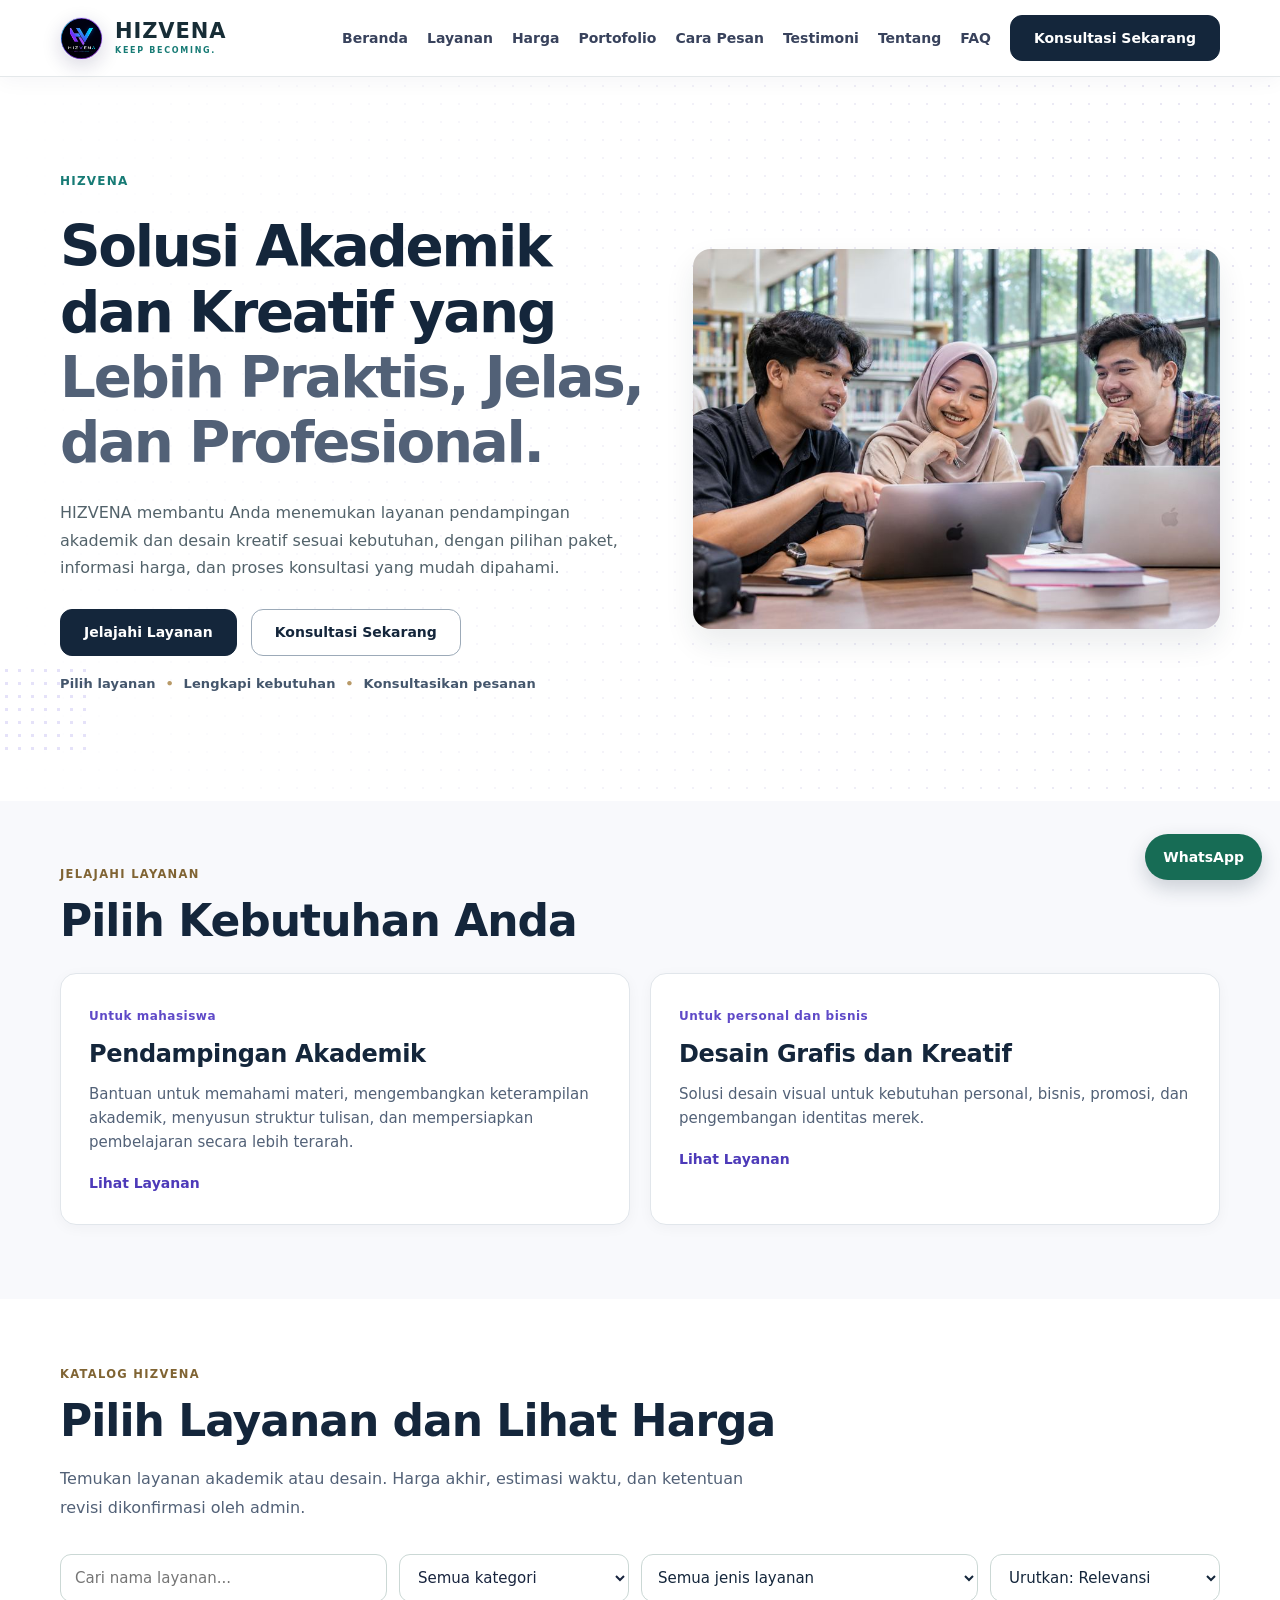
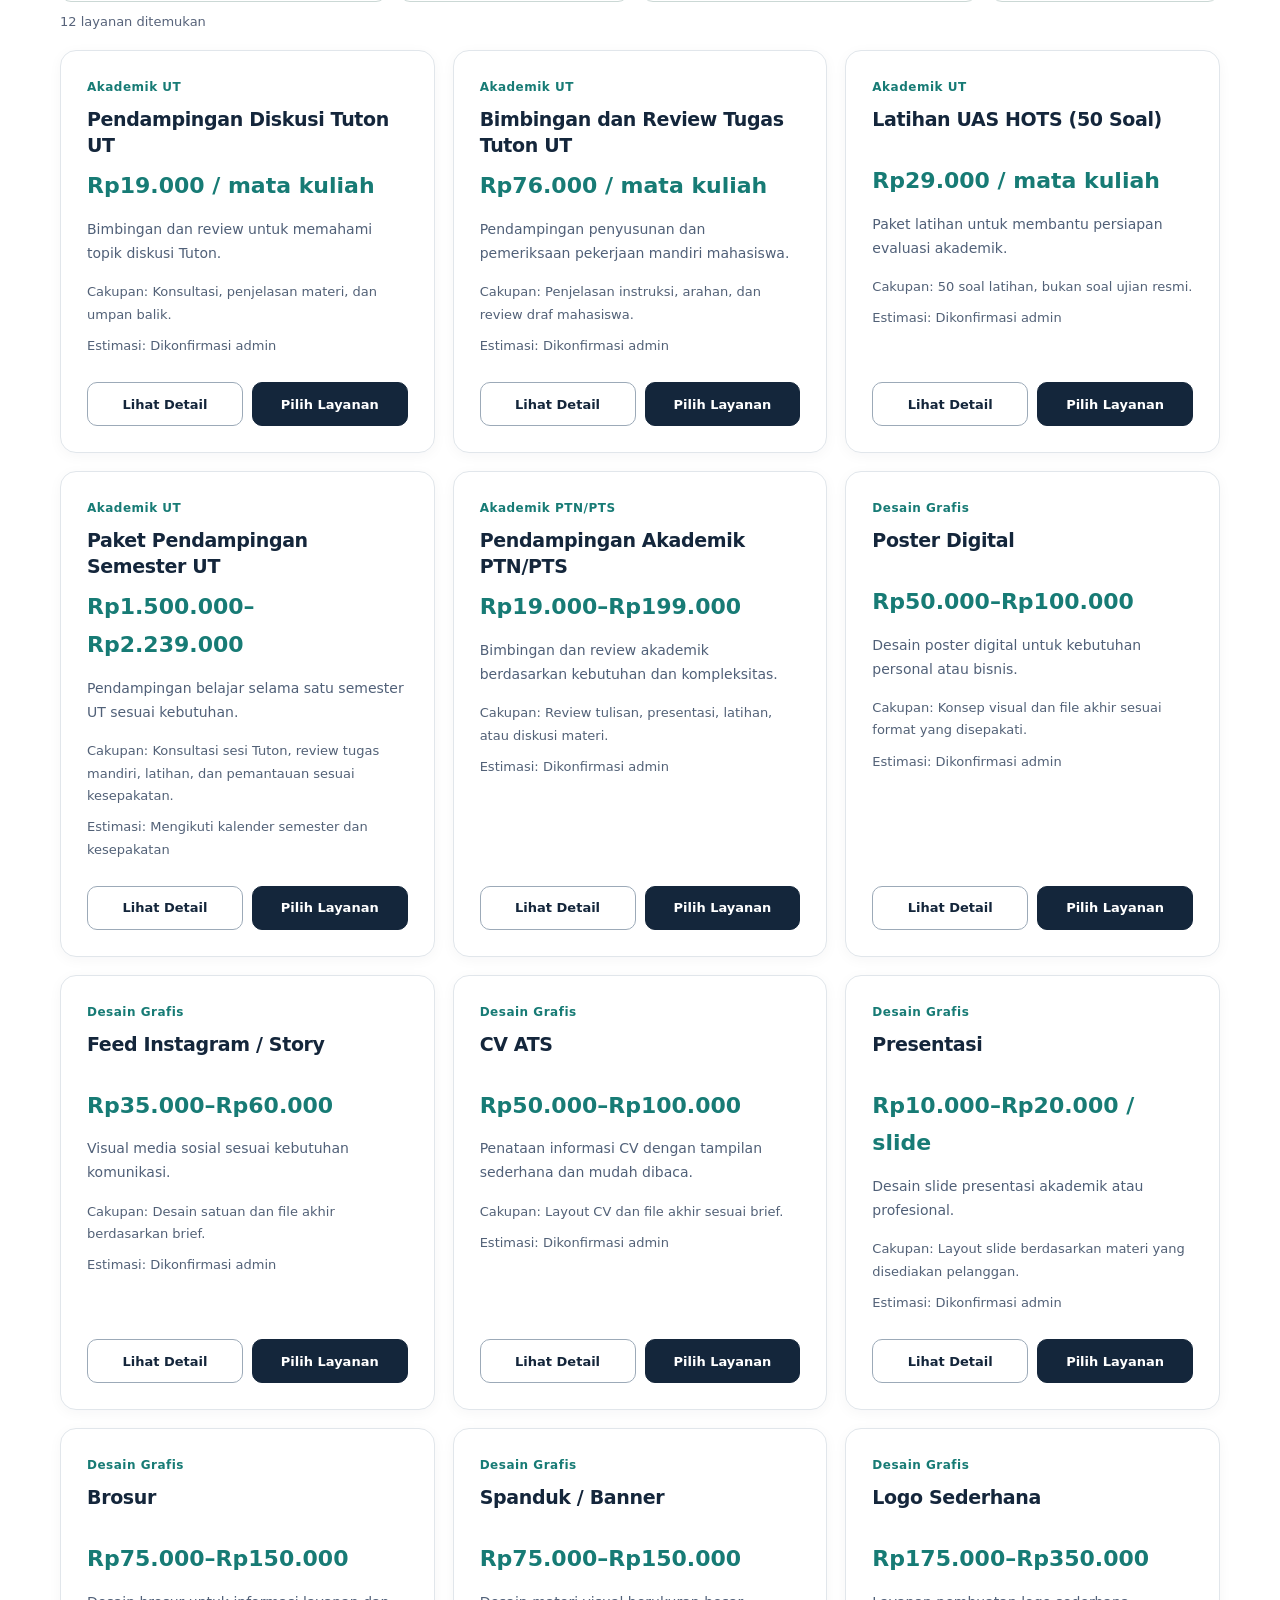
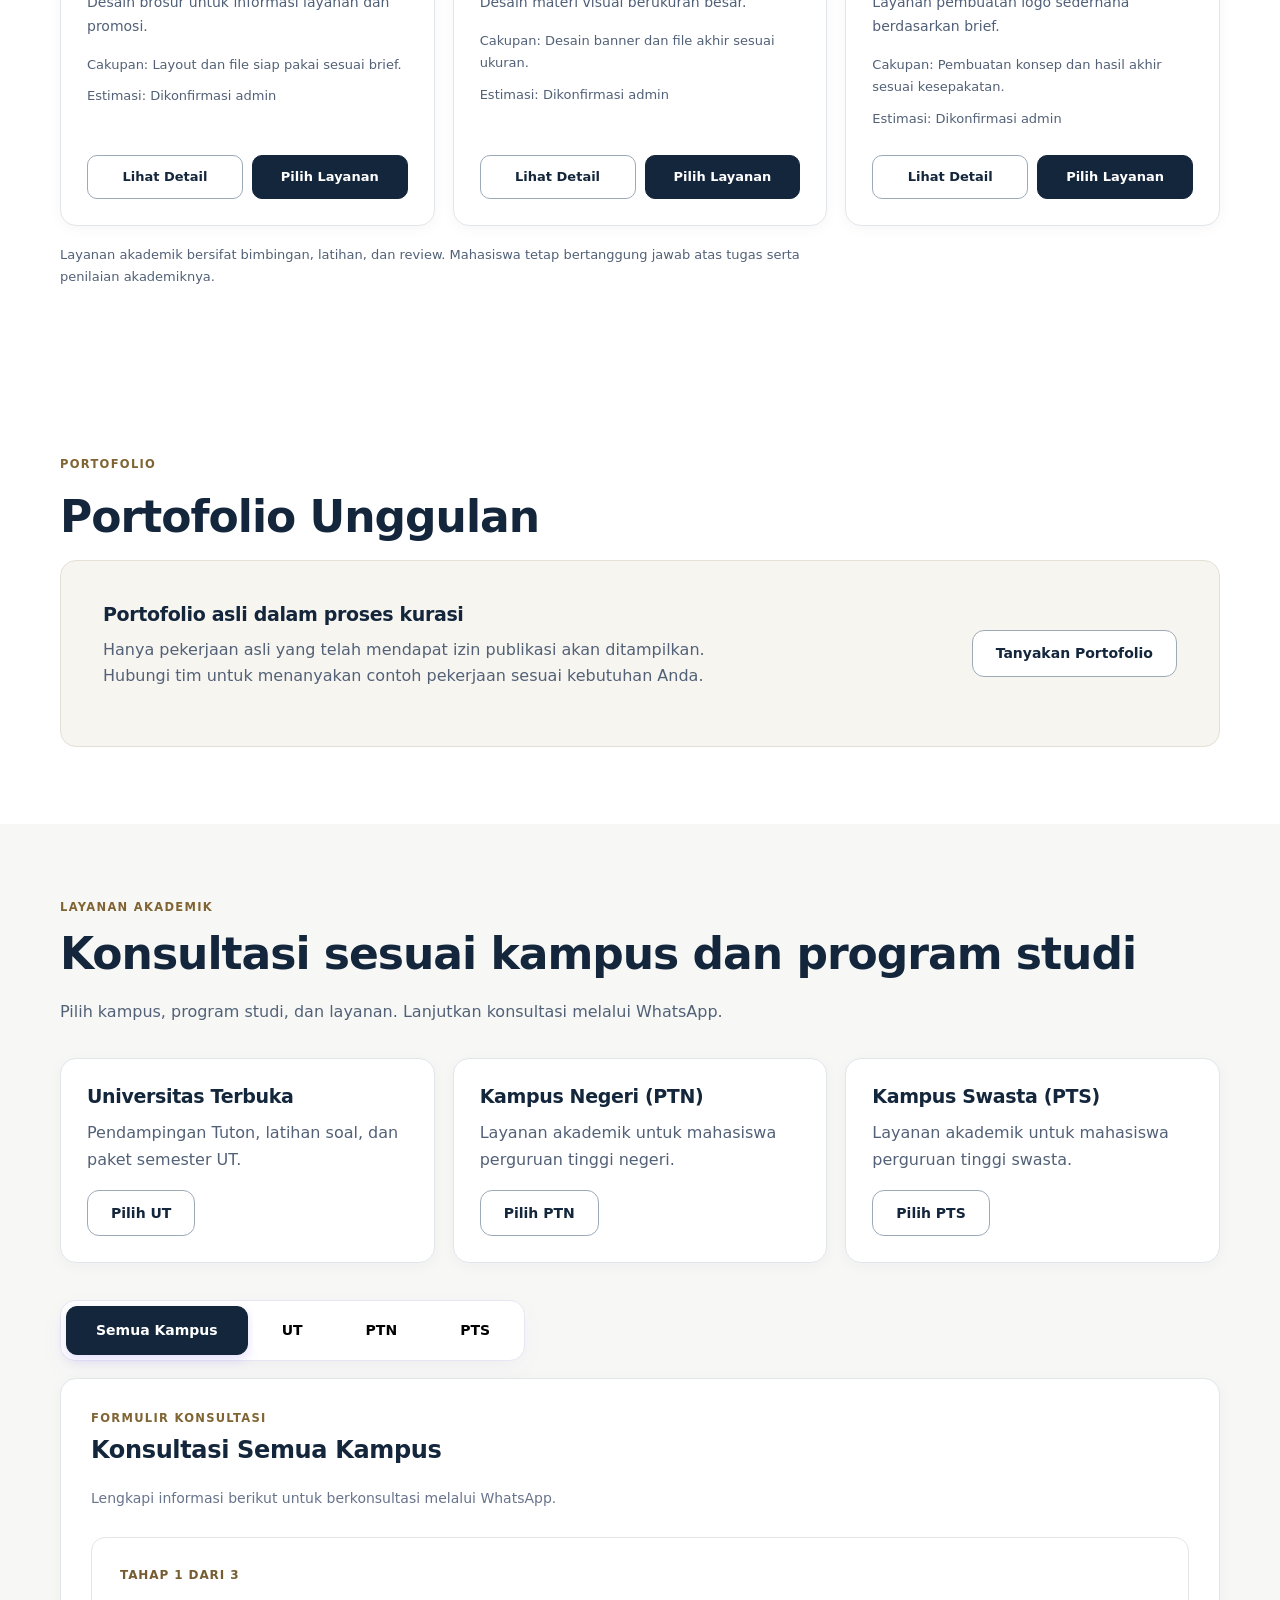
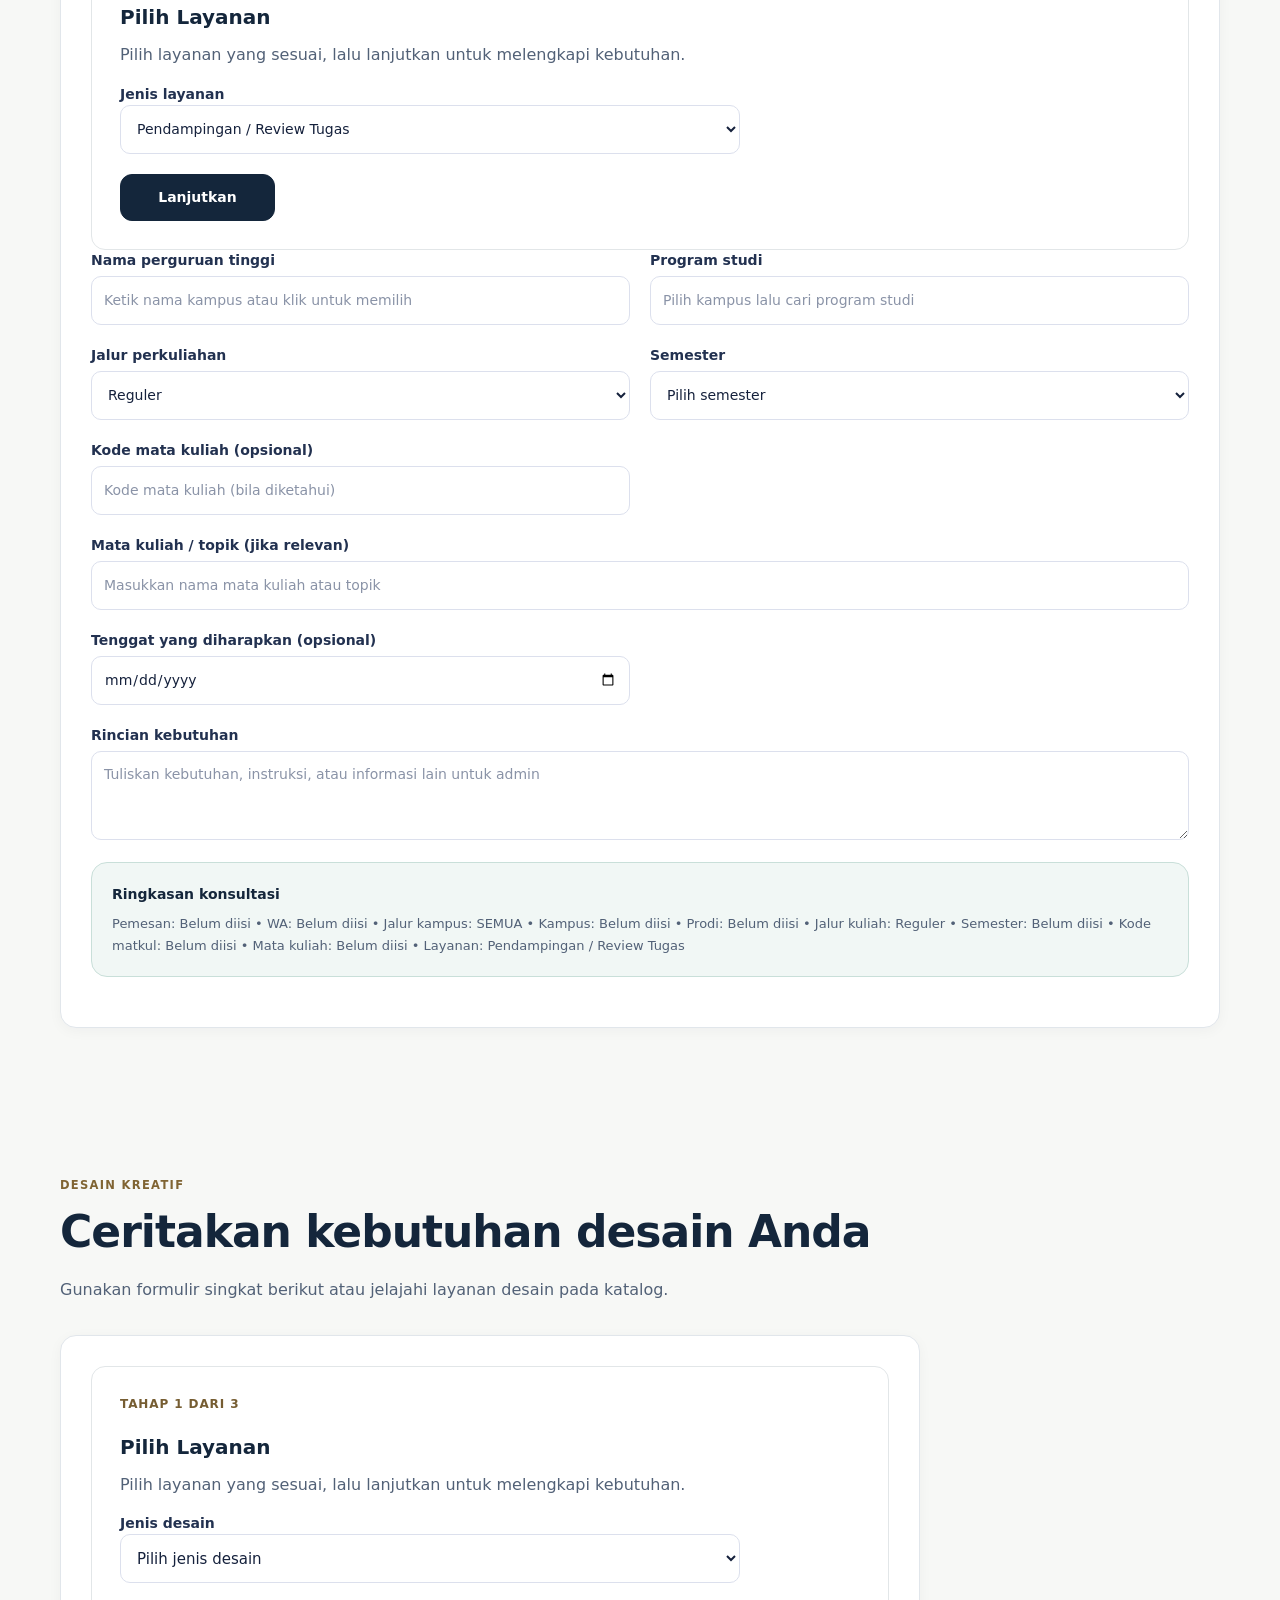
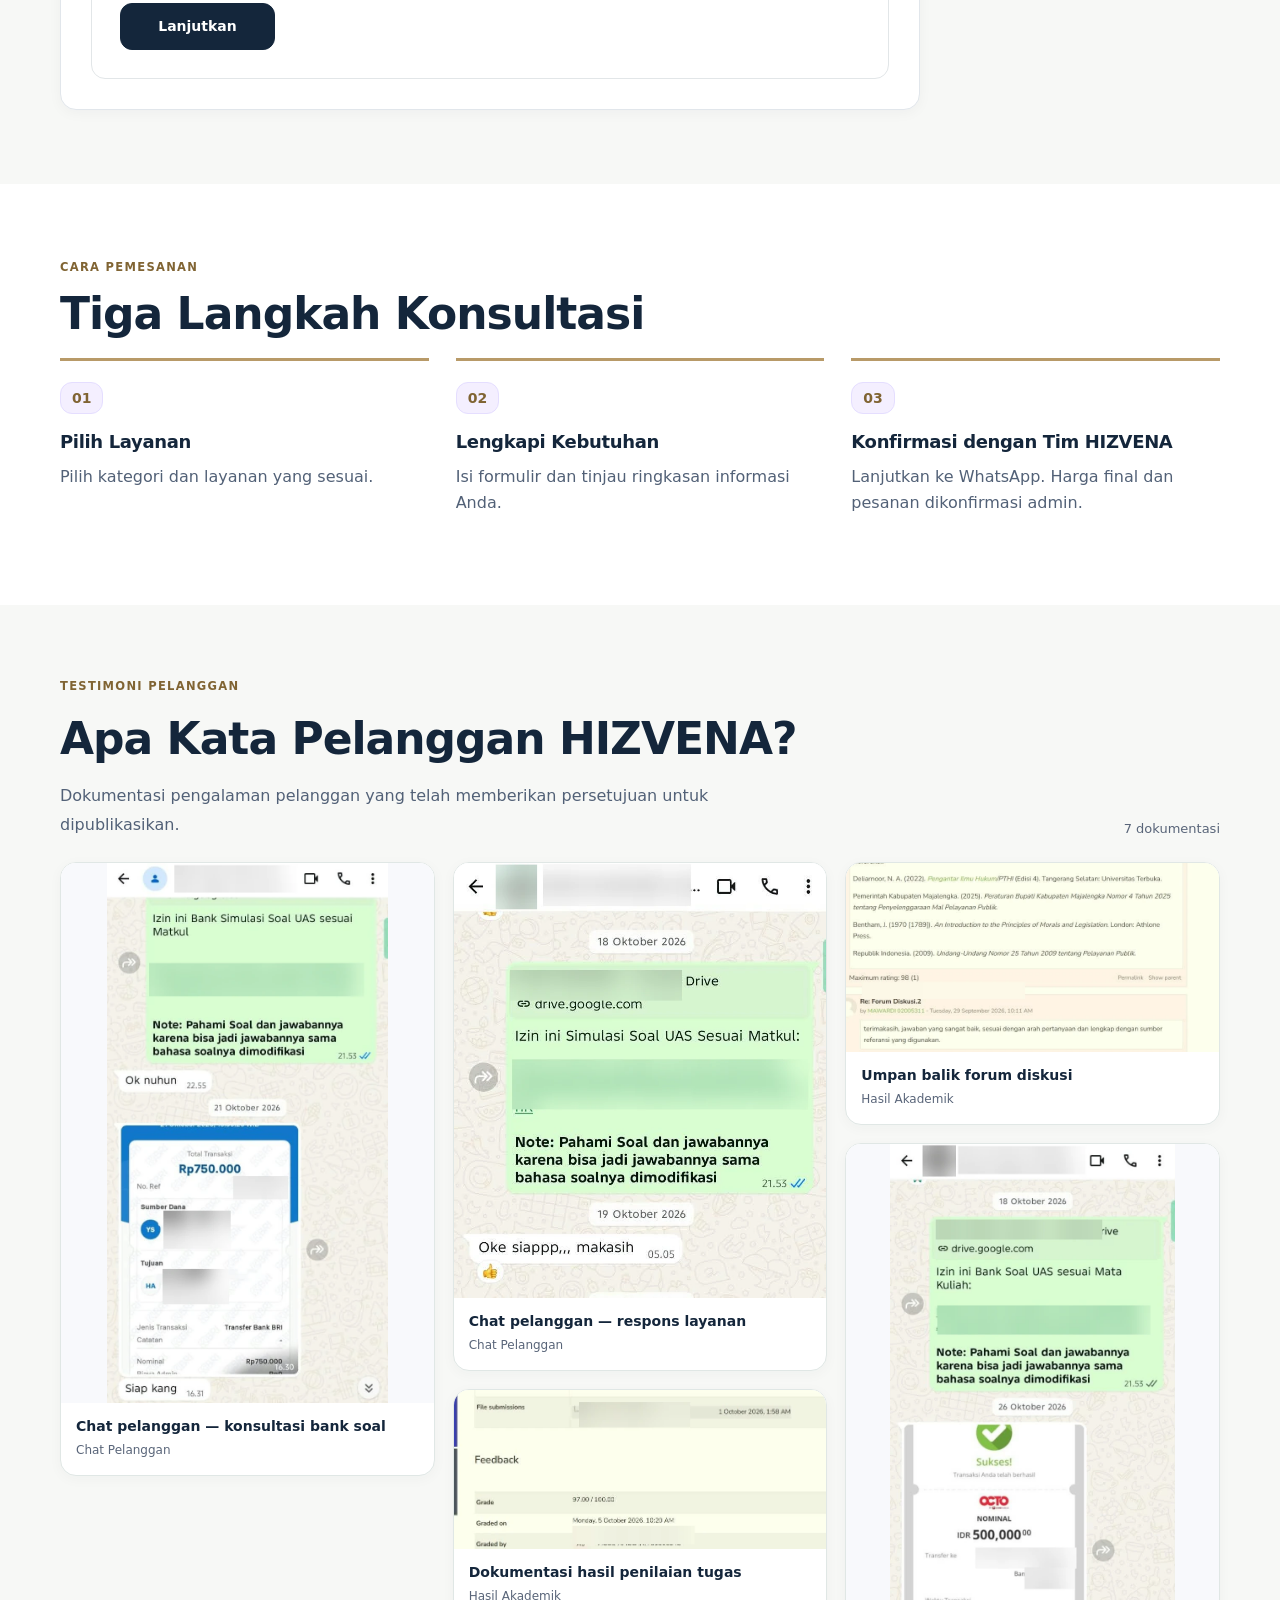
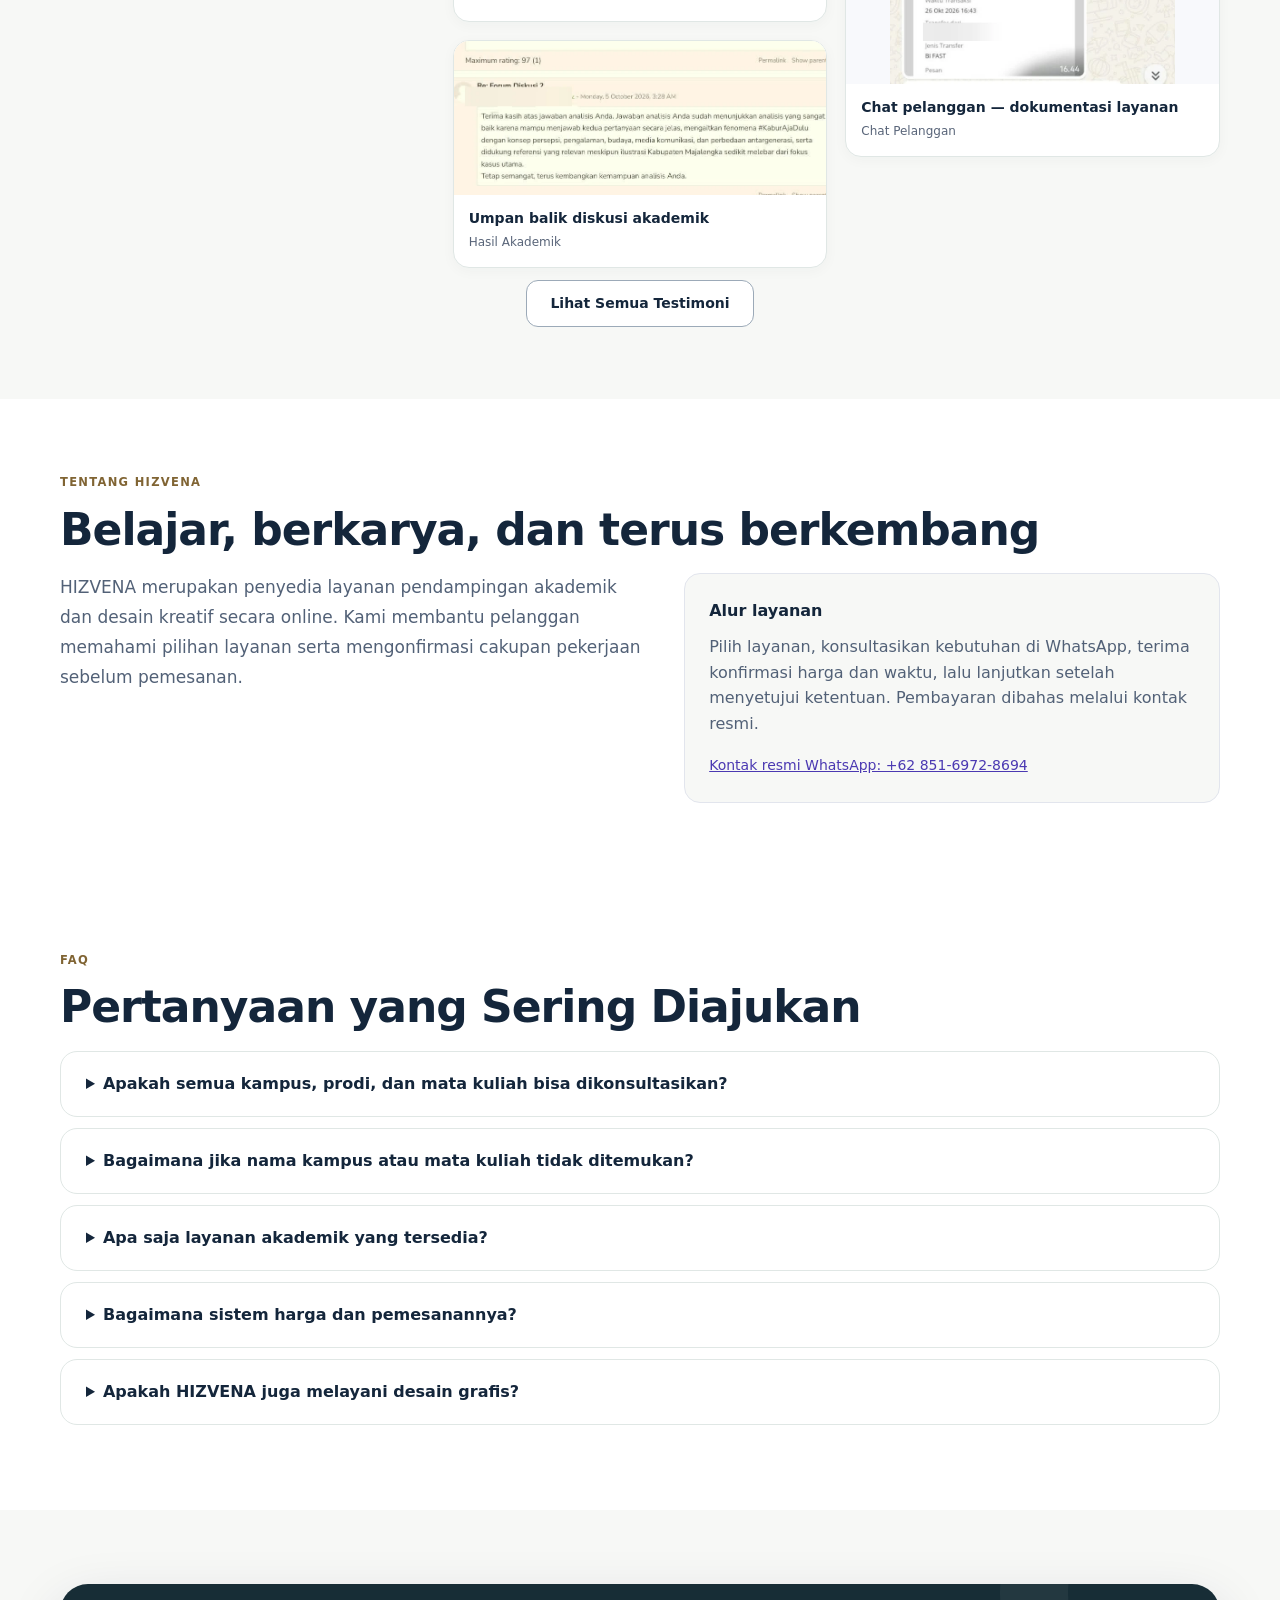
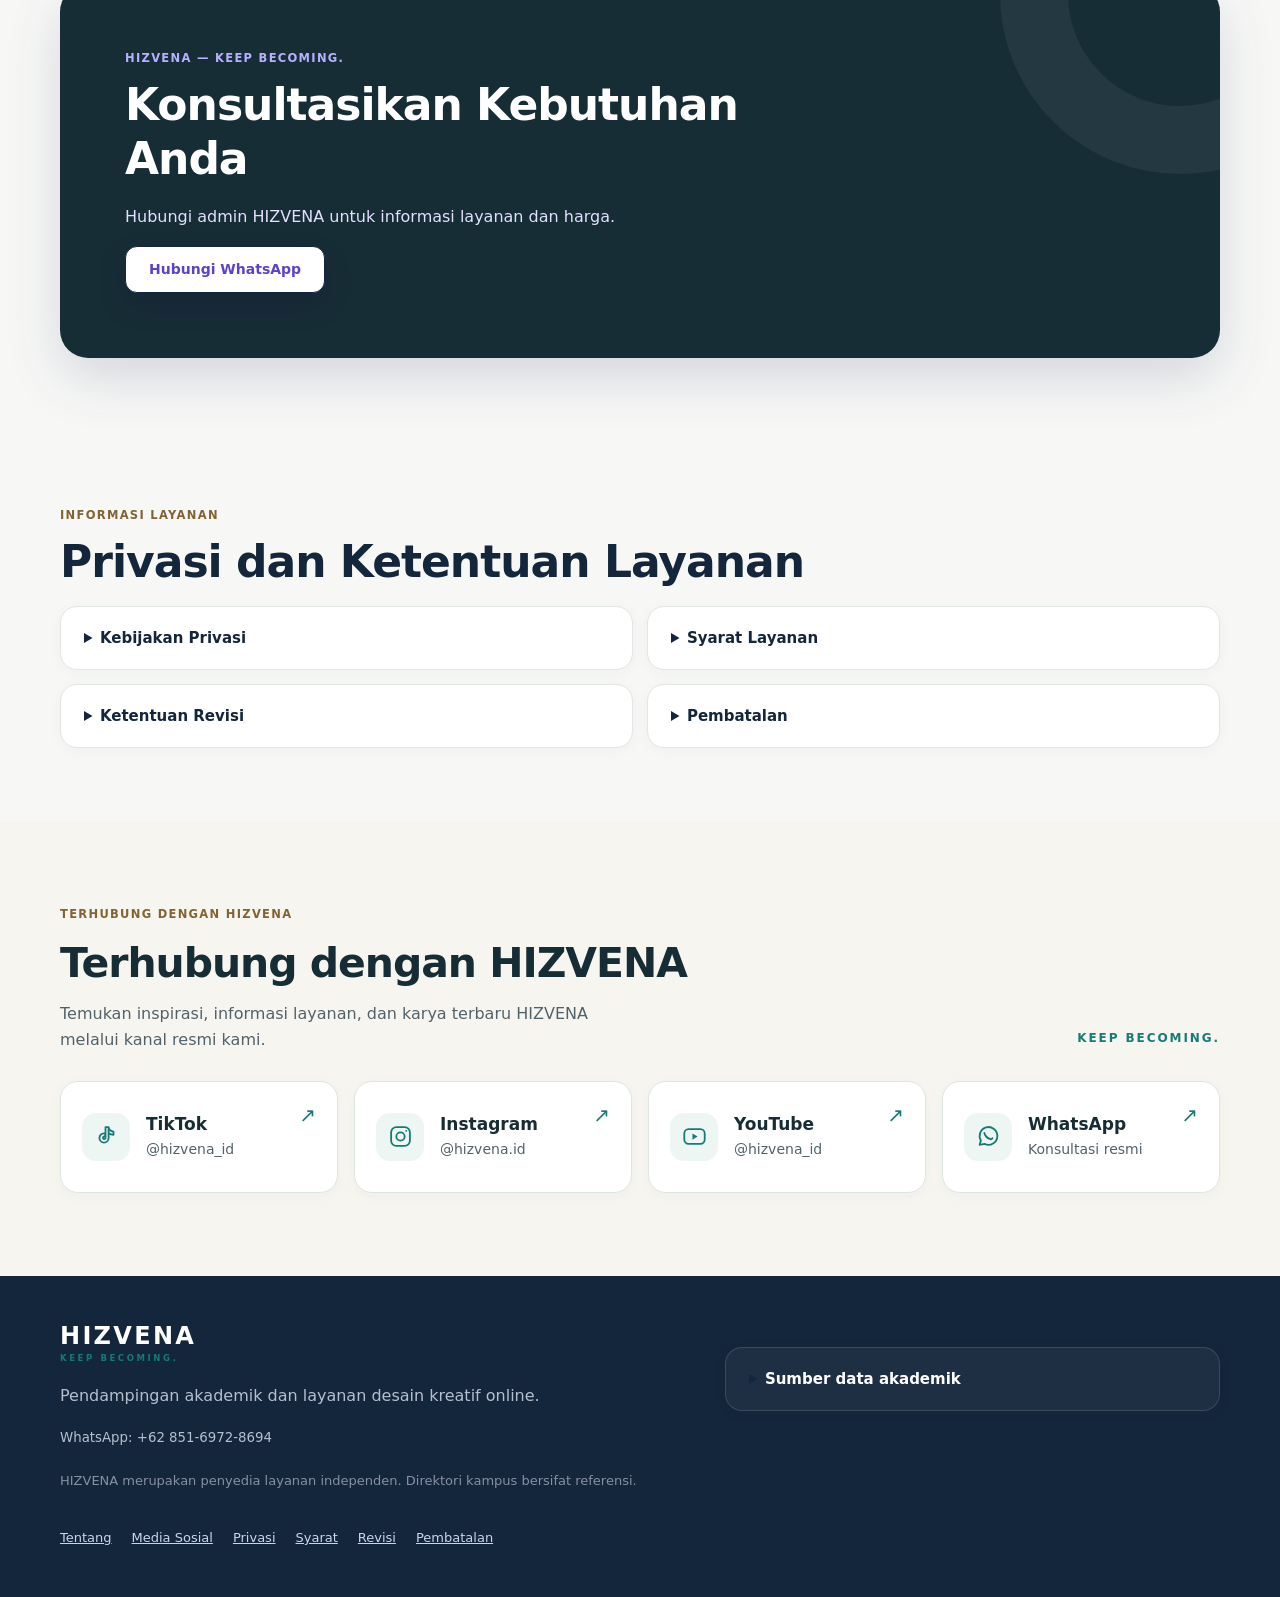
==== commit a875eac3: "Develop HIZVENA V18 guided consultation, refined UX and catalogue filtering" ====
--- a/index.html
+++ b/index.html
@@ -1,17 +1,17 @@
 <!doctype html>
 <html lang="id"><head><meta charset="utf-8"><meta name="viewport" content="width=device-width,initial-scale=1">
-<title>HIZVENA — Akademik dan Desain Kreatif | KEEP BECOMING.</title>
+<title>HIZVENA — Layanan Akademik dan Desain Kreatif | KEEP BECOMING.</title>
 <meta name="description" content="HIZVENA menyediakan pendampingan akademik dan desain kreatif. Jelajahi layanan dan konsultasikan kebutuhan melalui WhatsApp."><meta name="robots" content="index,follow"><link rel="canonical" href="https://hizvena-id.hizryabdilah23.workers.dev/">
 <meta name="theme-color" content="#14263B"><link rel="icon" type="image/png" sizes="160x160" href="./assets/hizvena-favicon.png"><meta property="og:title" content="HIZVENA — KEEP BECOMING."><meta property="og:description" content="Pendampingan akademik dan desain kreatif dalam satu layanan online."><meta property="og:type" content="website">
 <style>
 :root{--navy:#0b1020;--violet:#7c5cff;--gray:#5b6578;--pale:#f5f3ff;--cyan:#35d6ff}*{box-sizing:border-box}html{scroll-behavior:smooth}body{margin:0;color:var(--navy);background:#fff;font:16px/1.65 system-ui,-apple-system,Segoe UI,sans-serif}a{text-decoration:none;color:inherit}button,input,textarea,select{font:inherit}button{cursor:pointer}.wrap{width:min(1150px,92%);margin:auto}header{position:sticky;top:0;z-index:9;background:#fffd;border-bottom:1px solid #e9eaf5;backdrop-filter:blur(13px)}.nav{min-height:74px;display:flex;align-items:center;justify-content:space-between;gap:15px}.brand{font-size:25px;font-weight:900;letter-spacing:2px}.brand small{display:block;font-size:9px;letter-spacing:3px;line-height:1;color:var(--violet)}nav{display:flex;align-items:center;gap:20px;font-size:14px}nav a:hover{color:var(--violet)}.btn{display:inline-flex;align-items:center;justify-content:center;border:0;border-radius:14px;padding:12px 21px;font-weight:700;background:var(--violet);color:white;min-height:46px}.btn:hover{filter:brightness(.92)}.btn.secondary{background:white;color:var(--violet);border:1px solid #d9d2ff}.menu{display:none;border:1px solid #ddd;background:white;border-radius:10px;padding:8px 12px}.hero{padding:90px 0;background:radial-gradient(circle at 85% 25%,#ebe4ff,transparent 36%),linear-gradient(115deg,#fff,#f8f7ff)}.heroGrid{display:grid;grid-template-columns:1.2fr .8fr;gap:38px;align-items:center}.eyebrow{color:var(--violet);font-size:13px;font-weight:850;letter-spacing:2px;text-transform:uppercase}h1{font-size:clamp(39px,5.3vw,70px);line-height:1.13;letter-spacing:-2.2px;margin:13px 0 20px}h1 span{color:var(--violet)}h2{font-size:clamp(29px,3.5vw,45px);line-height:1.2;letter-spacing:-1px;margin:8px 0 17px}h3{line-height:1.25;margin:0 0 10px}p{margin:0 0 16px;color:var(--gray)}.hero p{font-size:18px}.actions{display:flex;gap:10px;flex-wrap:wrap;margin-top:23px}.pills{display:flex;flex-wrap:wrap;gap:8px;margin-top:25px}.pill{border:1px solid #e4e2f0;background:white;border-radius:99px;padding:7px 12px;font-size:13px}.photo{border-radius:32px;min-height:340px;background:linear-gradient(145deg,#151a3a,#7359cc 65%,#35d6ff);color:white;padding:35px;display:flex;flex-direction:column;justify-content:flex-end;box-shadow:0 25px 70px #41348c30;position:relative;overflow:hidden}.photo:before{content:"";position:absolute;width:260px;height:260px;border-radius:50%;border:65px solid #ffffff13;top:-80px;right:-60px}.photo b{font-size:35px;line-height:1.2;z-index:1}.photo em{font-size:13px;opacity:.8;z-index:1}section{padding:76px 0}section.alt{background:#f8f8fe}.intro{max-width:690px;margin-bottom:25px}.cards{display:grid;grid-template-columns:repeat(3,1fr);gap:18px}.card{background:white;border:1px solid #e9e8f2;border-radius:21px;padding:26px;box-shadow:0 8px 30px #09122d05}.card:hover{border-color:#cfc4ff}.card .symbol{font-size:32px}.card .price{font-size:26px;font-weight:850;color:var(--violet);line-height:1.3}.card small{color:var(--gray)}.card a{margin-top:12px}.features{display:grid;grid-template-columns:repeat(3,1fr);gap:14px}.feature{padding:16px;background:#f6f4ff;border-radius:15px;font-weight:650}.tabs{display:flex;gap:8px;flex-wrap:wrap;margin:22px 0}.tab{padding:11px 20px;background:white;border:1px solid #ddd9f2;border-radius:12px}.tab[aria-selected=true]{background:var(--violet);color:white}.form{background:white;border:1px solid #e5e4f0;border-radius:24px;padding:25px;box-shadow:0 12px 55px #101a3710}.fields{display:grid;grid-template-columns:repeat(2,1fr);gap:18px}.field{display:flex;flex-direction:column;gap:5px;font-weight:650;font-size:14px}.field input,.field select,.field textarea{border:1px solid #d9dce6;border-radius:11px;padding:12px;width:100%;background:white;color:var(--navy)}.field:focus-within input,.field:focus-within select,.field:focus-within textarea{outline:2px solid #c8b9ff}.full{grid-column:1/-1}.hint{font-size:13px;color:var(--gray);margin-top:14px}.listing{display:grid;grid-template-columns:repeat(3,1fr);gap:16px}.listing .card{display:flex;flex-direction:column}.listing .btn{margin-top:auto}.steps{display:grid;grid-template-columns:repeat(4,1fr);gap:18px}.step{border-top:3px solid var(--violet);padding-top:13px}.step b{color:var(--violet)}.testimonial{min-height:230px;background:var(--pale);border:1px dashed #c9c0ee;border-radius:20px;display:flex;flex-direction:column;align-items:center;justify-content:center;text-align:center;padding:22px}.testimonial span{font-size:32px;color:var(--violet)}details{background:white;border:1px solid #e7e7f1;border-radius:15px;padding:18px 22px;margin-bottom:11px}summary{font-weight:750;cursor:pointer}details p{margin-top:12px}footer{background:#0b1020;color:white;padding:50px 0}footer p,footer small{color:#b6bfce}footer .brand{color:white}.notice{font-size:13px;color:#778198;margin-top:20px}a:focus-visible,button:focus-visible{outline:3px solid var(--cyan);outline-offset:3px}@media(max-width:800px){.heroGrid{grid-template-columns:1fr}.photo{min-height:240px}.cards,.features,.listing{grid-template-columns:repeat(2,1fr)}.steps{grid-template-columns:repeat(2,1fr)}nav{display:none;position:absolute;top:74px;left:0;right:0;background:white;padding:20px;flex-direction:column;align-items:stretch;box-shadow:0 20px 20px #0001}nav.open{display:flex}.menu{display:inline-block}}@media(max-width:550px){.hero{padding:55px 0}.cards,.features,.listing,.steps,.fields{grid-template-columns:1fr}.wrap{width:min(92%,500px)}section{padding:55px 0}h1{letter-spacing:-1.4px}.photo{min-height:190px}.card{padding:22px}}
-</style><link rel="stylesheet" href="./assets/design-v2.css"><link rel="stylesheet" href="./assets/directory-v3.css"><link rel="stylesheet" href="./assets/design-v4.css"><link rel="stylesheet" href="./assets/polish-v5.css"><link rel="stylesheet" href="./assets/signature-v6.css"><link rel="stylesheet" href="./assets/professional-v8.css"><link rel="stylesheet" href="./assets/final-v10.css"><link rel="stylesheet" href="./assets/public-v11.css"><link rel="stylesheet" href="./assets/testimonials-v12.css"><link rel="stylesheet" href="./assets/customer-ux-v13.css"><link rel="stylesheet" href="./assets/v17-premium.css"></head><body>
-<header><div class="wrap nav"><a class="brand" href="#top" aria-label="Beranda HIZVENA"><img src="./assets/hizvena-favicon.png" width="43" height="43" alt="" loading="eager" style="border-radius:50%;object-fit:cover;flex:none"><span>HIZVENA<small>KEEP BECOMING.</small></span></a><button class="menu" id="menu" aria-label="Buka menu" aria-expanded="false">☰</button><nav id="nav"><a href="#top">Beranda</a><a href="#layanan">Layanan</a><a href="#katalog">Harga</a><a href="#portofolio">Portofolio</a><a href="#cara-pemesanan">Cara Pemesanan</a><a id="testimonialNavLink" href="#testimoni" hidden>Testimoni</a><a href="#tentang">Tentang</a><a href="#faq">FAQ</a><a class="btn" href="https://wa.me/6285169728694" target="_blank" rel="noopener noreferrer">Konsultasi</a></nav></div></header>
-<main id="top"><div class="hero"><div class="wrap heroGrid"><div><div class="eyebrow">HIZVENA</div><h1>Solusi Tepat untuk Kebutuhan<br><span>Akademik dan Kreatif Anda.</span></h1><p>HIZVENA menghadirkan pendampingan akademik dan layanan desain kreatif melalui proses yang jelas, praktis, dan profesional. Temukan layanan yang sesuai dengan kebutuhan Anda dalam satu tempat.</p><div class="actions"><a class="btn" href="#katalog" data-catalog-filter="akademik">Pendampingan Akademik</a><a class="btn secondary" href="#katalog" data-catalog-filter="desain">Desain Grafis</a></div></div><div class="hero-art" style="position:relative"><div class="photo photo-natural clean-hero" role="img" aria-label="Tiga mahasiswa Indonesia berdiskusi di perpustakaan kampus"></div></div></div></div>
+</style><link rel="stylesheet" href="./assets/design-v2.css"><link rel="stylesheet" href="./assets/directory-v3.css"><link rel="stylesheet" href="./assets/design-v4.css"><link rel="stylesheet" href="./assets/polish-v5.css"><link rel="stylesheet" href="./assets/signature-v6.css"><link rel="stylesheet" href="./assets/professional-v8.css"><link rel="stylesheet" href="./assets/final-v10.css"><link rel="stylesheet" href="./assets/public-v11.css"><link rel="stylesheet" href="./assets/testimonials-v12.css"><link rel="stylesheet" href="./assets/customer-ux-v13.css"><link rel="stylesheet" href="./assets/v17-premium.css"><link rel="stylesheet" href="./assets/v18-premium.css"></head><body>
+<header><div class="wrap nav"><a class="brand" href="#top" aria-label="Beranda HIZVENA"><img src="./assets/hizvena-favicon.png" width="43" height="43" alt="" loading="eager" style="border-radius:50%;object-fit:cover;flex:none"><span>HIZVENA<small>KEEP BECOMING.</small></span></a><button class="menu" id="menu" aria-controls="nav" aria-label="Buka menu" aria-expanded="false"><span aria-hidden="true">☰</span></button><nav id="nav"><a href="#top">Beranda</a><a href="#layanan">Layanan</a><a href="#katalog">Harga</a><a href="#portofolio">Portofolio</a><a href="#cara-pemesanan">Cara Pesan</a><a id="testimonialNavLink" href="#testimoni" hidden>Testimoni</a><a href="#tentang">Tentang</a><a href="#faq">FAQ</a><a class="btn" href="https://wa.me/6285169728694" target="_blank" rel="noopener noreferrer">Konsultasi Sekarang</a></nav></div></header>
+<main id="top"><div class="hero"><div class="wrap heroGrid"><div><div class="eyebrow">HIZVENA</div><h1>Solusi Akademik dan Kreatif yang<br><span>Lebih Praktis, Jelas, dan Profesional.</span></h1><p>HIZVENA membantu Anda menemukan layanan pendampingan akademik dan desain kreatif sesuai kebutuhan, dengan pilihan paket, informasi harga, dan proses konsultasi yang mudah dipahami.</p><div class="actions"><a class="btn" href="#katalog">Jelajahi Layanan</a><a class="btn secondary" href="https://wa.me/6285169728694" target="_blank" rel="noopener noreferrer">Konsultasi Sekarang</a></div><p class="v18-microcopy">Pilih layanan <span aria-hidden="true">•</span> Lengkapi kebutuhan <span aria-hidden="true">•</span> Konsultasikan pesanan</p></div><div class="hero-art" style="position:relative"><div class="photo photo-natural clean-hero" role="img" aria-label="Tiga mahasiswa Indonesia berdiskusi di perpustakaan kampus"></div></div></div></div>
 
 <section class="service-paths" id="layanan"><div class="wrap"><div class="eyebrow">JELAJAHI LAYANAN</div><h2>Pilih Kebutuhan Anda</h2><div class="two-paths"><a class="path-card" href="#katalog" data-catalog-filter="akademik"><span>Untuk mahasiswa</span><h3>Pendampingan Akademik</h3><p>Bantuan untuk memahami materi, mengembangkan keterampilan akademik, menyusun struktur tulisan, dan mempersiapkan pembelajaran secara lebih terarah.</p><strong>Lihat Layanan</strong></a><a class="path-card" href="#katalog" data-catalog-filter="desain"><span>Untuk personal dan bisnis</span><h3>Desain Grafis dan Kreatif</h3><p>Solusi desain visual untuk kebutuhan personal, bisnis, promosi, dan pengembangan identitas merek.</p><strong>Lihat Layanan</strong></a></div></div></section>
-<section id="katalog" class="catalog-section"><div class="wrap"><div class="eyebrow">KATALOG HIZVENA</div><h2>Pilih Layanan dan Lihat Harga</h2><p class="intro">Temukan layanan akademik atau desain. Harga akhir, estimasi waktu, dan ketentuan revisi dikonfirmasi oleh admin.</p><div class="catalog-controls"><label for="catalogQuery" class="sr-only">Cari layanan</label><input id="catalogQuery" type="search" placeholder="Cari nama layanan..." autocomplete="off"><label for="catalogCategory" class="sr-only">Kategori layanan</label><select id="catalogCategory"><option value="semua">Semua kategori</option><option value="akademik-ut">Akademik UT</option><option value="akademik-umum">Akademik PTN/PTS</option><option value="desain">Desain Grafis</option></select><label for="catalogSort" class="sr-only">Urutkan layanan</label><select id="catalogSort"><option value="relevansi">Urutkan: Relevansi</option><option value="harga-asc">Harga: Terendah</option><option value="harga-desc">Harga: Tertinggi</option><option value="nama">Nama: A–Z</option></select></div><p id="catalogCount" class="catalog-count" aria-live="polite"></p><div class="listing" id="catalogCards" aria-live="polite"></div><p class="catalog-footnote">Layanan akademik bersifat bimbingan, latihan, dan review. Mahasiswa tetap bertanggung jawab atas tugas serta penilaian akademiknya.</p></div></section>
-<section class="portfolio-v17" id="portofolio"><div class="wrap"><p class="eyebrow">PORTOFOLIO</p><h2>Karya dan Hasil Layanan</h2><div class="portfolio-empty"><div><h3>Portofolio sedang dikurasi</h3><p>Hanya pekerjaan asli yang telah mendapat izin publikasi akan ditampilkan. Hubungi tim untuk menanyakan contoh pekerjaan sesuai kebutuhan Anda.</p></div><a class="btn secondary" href="https://wa.me/6285169728694" target="_blank" rel="noopener noreferrer">Tanyakan Portofolio</a></div></div></section><section class="alt" id="akademik"><div id="program" class="anchor-target" aria-hidden="true"></div><div class="wrap"><div class="eyebrow">LAYANAN AKADEMIK</div><h2>Konsultasi sesuai kampus dan program studi</h2><p class="intro">Pilih kampus, program studi, dan layanan. Lanjutkan konsultasi melalui WhatsApp.</p><div class="cards"><div class="card"><h3>Universitas Terbuka</h3><p>Pendampingan Tuton, latihan soal, dan paket semester UT.</p><button class="btn secondary" data-mode="UT">Pilih UT</button></div><div class="card"><h3>Kampus Negeri (PTN)</h3><p>Layanan akademik untuk mahasiswa perguruan tinggi negeri.</p><button class="btn secondary" data-mode="PTN">Pilih PTN</button></div><div class="card"><h3>Kampus Swasta (PTS)</h3><p>Layanan akademik untuk mahasiswa perguruan tinggi swasta.</p><button class="btn secondary" data-mode="PTS">Pilih PTS</button></div></div><div class="tabs" role="tablist" aria-label="Pilih kategori kampus"><button class="tab" data-mode="SEMUA" role="tab" aria-selected="true">Semua Kampus</button><button class="tab" data-mode="UT" role="tab" aria-selected="false">UT</button><button class="tab" data-mode="PTN" role="tab" aria-selected="false">PTN</button><button class="tab" data-mode="PTS" role="tab" aria-selected="false">PTS</button></div><form class="form" id="consultForm">
+<section id="katalog" class="catalog-section"><div class="wrap"><div class="eyebrow">KATALOG HIZVENA</div><h2>Pilih Layanan dan Lihat Harga</h2><p class="intro">Temukan layanan akademik atau desain. Harga akhir, estimasi waktu, dan ketentuan revisi dikonfirmasi oleh admin.</p><div class="catalog-controls"><label for="catalogQuery" class="sr-only">Cari layanan</label><input id="catalogQuery" type="search" placeholder="Cari nama layanan..." autocomplete="off"><label for="catalogCategory" class="sr-only">Kategori layanan</label><select id="catalogCategory"><option value="semua">Semua kategori</option><option value="akademik-ut">Akademik UT</option><option value="akademik-umum">Akademik PTN/PTS</option><option value="desain">Desain Grafis</option></select><label for="catalogType" class="sr-only">Jenis layanan</label><select id="catalogType"><option value="semua">Semua jenis layanan</option></select><label for="catalogSort" class="sr-only">Urutkan layanan</label><select id="catalogSort"><option value="relevansi">Urutkan: Relevansi</option><option value="harga-asc">Harga: Terendah</option><option value="harga-desc">Harga: Tertinggi</option><option value="nama">Nama: A–Z</option></select></div><p id="catalogCount" class="catalog-count" aria-live="polite"></p><p id="catalogLoadError" class="v18-error" role="alert" hidden>Daftar layanan belum dapat dimuat. Periksa koneksi internet atau hubungi WhatsApp HIZVENA.</p><div class="listing" id="catalogCards" aria-live="polite"></div><p class="catalog-footnote">Layanan akademik bersifat bimbingan, latihan, dan review. Mahasiswa tetap bertanggung jawab atas tugas serta penilaian akademiknya.</p></div></section>
+<section class="portfolio-v17" id="portofolio"><div class="wrap"><p class="eyebrow">PORTOFOLIO</p><h2>Portofolio Unggulan</h2><div class="portfolio-empty"><div><h3>Portofolio asli dalam proses kurasi</h3><p>Hanya pekerjaan asli yang telah mendapat izin publikasi akan ditampilkan. Hubungi tim untuk menanyakan contoh pekerjaan sesuai kebutuhan Anda.</p></div><a class="btn secondary" href="https://wa.me/6285169728694" target="_blank" rel="noopener noreferrer">Tanyakan Portofolio</a></div></div></section><section class="alt" id="akademik"><div id="program" class="anchor-target" aria-hidden="true"></div><div class="wrap"><div class="eyebrow">LAYANAN AKADEMIK</div><h2>Konsultasi sesuai kampus dan program studi</h2><p class="intro">Pilih kampus, program studi, dan layanan. Lanjutkan konsultasi melalui WhatsApp.</p><div class="cards"><div class="card"><h3>Universitas Terbuka</h3><p>Pendampingan Tuton, latihan soal, dan paket semester UT.</p><button class="btn secondary" data-mode="UT">Pilih UT</button></div><div class="card"><h3>Kampus Negeri (PTN)</h3><p>Layanan akademik untuk mahasiswa perguruan tinggi negeri.</p><button class="btn secondary" data-mode="PTN">Pilih PTN</button></div><div class="card"><h3>Kampus Swasta (PTS)</h3><p>Layanan akademik untuk mahasiswa perguruan tinggi swasta.</p><button class="btn secondary" data-mode="PTS">Pilih PTS</button></div></div><div class="tabs" role="tablist" aria-label="Pilih kategori kampus"><button class="tab" data-mode="SEMUA" role="tab" aria-selected="true">Semua Kampus</button><button class="tab" data-mode="UT" role="tab" aria-selected="false">UT</button><button class="tab" data-mode="PTN" role="tab" aria-selected="false">PTN</button><button class="tab" data-mode="PTS" role="tab" aria-selected="false">PTS</button></div><form class="form" id="consultForm">
 <div class="form-grid-header"><span class="eyebrow">FORMULIR KONSULTASI</span></div>
 <h3 id="formTitle">Konsultasi Kebutuhan Akademik</h3>
 <p class="form-intro">Lengkapi informasi berikut untuk berkonsultasi melalui WhatsApp.</p>
@@ -54,7 +54,7 @@
 <section id="tentang"><div class="wrap"><div class="eyebrow">TENTANG HIZVENA</div><h2>Belajar, berkarya, dan terus berkembang</h2><div class="about-grid"><p>HIZVENA merupakan penyedia layanan pendampingan akademik dan desain kreatif secara online. Kami membantu pelanggan memahami pilihan layanan serta mengonfirmasi cakupan pekerjaan sebelum pemesanan.</p><div class="about-note"><strong>Alur layanan</strong><p>Pilih layanan, konsultasikan kebutuhan di WhatsApp, terima konfirmasi harga dan waktu, lalu lanjutkan setelah menyetujui ketentuan. Pembayaran dibahas melalui kontak resmi.</p><a href="https://wa.me/6285169728694" target="_blank" rel="noopener">Kontak resmi WhatsApp: +62 851-6972-8694</a></div></div></div></section><section id="faq"><div class="wrap"><div class="eyebrow">FAQ</div><h2>Pertanyaan yang Sering Diajukan</h2><details><summary>Apakah semua kampus, prodi, dan mata kuliah bisa dikonsultasikan?</summary><p>Mahasiswa UT, PTN, dan PTS dapat mengajukan kebutuhan. Ketersediaan layanan diperiksa admin sebelum order.</p></details><details><summary>Bagaimana jika nama kampus atau mata kuliah tidak ditemukan?</summary><p>Masukkan nama atau kode secara manual dan lanjutkan konsultasi WhatsApp untuk verifikasi.</p></details><details><summary>Apa saja layanan akademik yang tersedia?</summary><p>Diskusi dan tugas Tuton UT, bank soal latihan HOTS, paket semester UT, review tulisan dan presentasi, konsultasi penelitian, serta bimbingan akademik lainnya.</p></details><details><summary>Bagaimana sistem harga dan pemesanannya?</summary><p>Pilih layanan, kirim rincian melalui WhatsApp, lalu admin mengonfirmasi ruang lingkup, biaya, tenggat, serta langkah pembayaran.</p></details><details><summary>Apakah HIZVENA juga melayani desain grafis?</summary><p>Ya, termasuk poster, feed/story Instagram, CV ATS, slide presentasi, brosur, spanduk dan logo sederhana.</p></details></div></section>
 <section class="alt"><div class="wrap"><div class="final-cta"><div class="eyebrow" style="color:#b8afff">HIZVENA — KEEP BECOMING.</div><h2>Konsultasikan Kebutuhan Anda</h2><p>Hubungi admin HIZVENA untuk informasi layanan dan harga.</p><a class="btn" href="https://wa.me/6285169728694" target="_blank" rel="noopener">Hubungi WhatsApp</a></div></div></section><section class="alt" id="ketentuan"><div class="wrap"><div class="eyebrow">INFORMASI LAYANAN</div><h2>Privasi dan Ketentuan Layanan</h2><div class="policy-grid"><details id="privasi"><summary>Kebijakan Privasi</summary><p>Formulir publik menyiapkan pesan untuk WhatsApp. Informasi yang kamu isi tidak disimpan oleh formulir website. Setelah membuka WhatsApp, data diproses melalui layanan WhatsApp sesuai kebijakannya. Jangan kirim informasi sensitif yang tidak diperlukan.</p></details><details id="syarat"><summary>Syarat Layanan</summary><p>Penawaran harga, jadwal, hasil pekerjaan, dan cakupan layanan baru berlaku setelah dikonfirmasi admin. Pendampingan akademik ditujukan untuk belajar, latihan, dan peninjauan; bukan pengerjaan ujian atau tugas yang harus dinilai sebagai karya sendiri.</p></details><details id="revisi"><summary>Ketentuan Revisi</summary><p>Jumlah revisi dan cakupannya disepakati sebelum pekerjaan dimulai. Permintaan di luar lingkup awal dapat memengaruhi biaya dan waktu pengerjaan.</p></details><details id="pembatalan"><summary>Pembatalan</summary><p>Pembatalan dan kemungkinan pengembalian dana bergantung pada tahap pekerjaan dan kesepakatan tertulis yang telah dibuat dengan admin. Tanyakan ketentuan sebelum melakukan pembayaran.</p></details></div></div></section>
 <section class="social-connect" id="sosial-media" aria-labelledby="socialConnectTitle"><div class="wrap">
-<div class="social-connect-heading"><div><p class="eyebrow">TERHUBUNG DENGAN HIZVENA</p><h2 id="socialConnectTitle">Terhubung, Temukan Inspirasi, dan Kenali HIZVENA Lebih Dekat.</h2><p>Ikuti informasi layanan, karya kreatif, inspirasi pembelajaran, dan perkembangan terbaru dari HIZVENA melalui kanal resmi kami.</p></div><span class="social-connect-tagline">KEEP BECOMING.</span></div>
+<div class="social-connect-heading"><div><p class="eyebrow">TERHUBUNG DENGAN HIZVENA</p><h2 id="socialConnectTitle">Terhubung dengan HIZVENA</h2><p>Temukan inspirasi, informasi layanan, dan karya terbaru HIZVENA melalui kanal resmi kami.</p></div><span class="social-connect-tagline">KEEP BECOMING.</span></div>
 <div class="social-connect-grid">
 <a class="social-connect-card" href="https://www.tiktok.com/@hizvena_id" target="_blank" rel="noopener noreferrer" aria-label="Buka TikTok HIZVENA @hizvena_id (tab baru)">
 <span class="social-connect-icon" aria-hidden="true"><svg viewBox="0 0 24 24" fill="none" stroke="currentColor" stroke-width="1.75" stroke-linecap="round" stroke-linejoin="round"><path d="M14 3v10.4a4.4 4.4 0 1 1-4.4-4.4c.36 0 .7.04 1.04.12v3.3a1.2 1.2 0 1 0 .4.92V3h2.96c.43 2.43 2.04 3.99 4.7 4.25v3.04A8.5 8.5 0 0 1 14 8.6"/></svg></span>
@@ -67,8 +67,9 @@
 <a class="social-connect-card" href="https://www.youtube.com/@hizvena_id" target="_blank" rel="noopener noreferrer" aria-label="Buka YouTube HIZVENA @hizvena_id (tab baru)">
 <span class="social-connect-icon" aria-hidden="true"><svg viewBox="0 0 24 24" fill="none" stroke="currentColor" stroke-width="1.75" stroke-linecap="round" stroke-linejoin="round"><rect x="2.2" y="5" width="19.6" height="14" rx="4.1"/><path d="m10 9 5 3-5 3z" fill="currentColor" stroke="none"/></svg></span>
 <span class="social-connect-copy"><strong>YouTube</strong><span>@hizvena_id</span></span><span class="social-connect-arrow" aria-hidden="true">↗</span>
-</a></div>
+</a><a class="social-connect-card" href="https://wa.me/6285169728694" target="_blank" rel="noopener noreferrer" aria-label="Konsultasi melalui WhatsApp HIZVENA (tab baru)"><span class="social-connect-icon" aria-hidden="true"><svg viewBox="0 0 24 24" fill="none" stroke="currentColor" stroke-width="1.75" stroke-linecap="round" stroke-linejoin="round"><path d="M20.5 11.5a8.5 8.5 0 0 1-12.4 7.5L3.5 20l1.2-4.2A8.5 8.5 0 1 1 20.5 11.5Z"/><path d="M8 8.6c.7 3 2.6 4.8 5.8 6 .5.2 1 0 1.3-.3l.7-.7"/></svg></span><span class="social-connect-copy"><strong>WhatsApp</strong><span>Konsultasi resmi</span></span><span class="social-connect-arrow" aria-hidden="true">↗</span></a></div>
 </div></section></main>
+<a class="v18-floating-wa" href="https://wa.me/6285169728694" target="_blank" rel="noopener noreferrer" aria-label="Konsultasi WhatsApp HIZVENA (tab baru)">WhatsApp</a>
 <div class="mobile-quick-cta"><div><strong>Butuh layanan HIZVENA?</strong><small>Konsultasi langsung dengan admin</small></div><a class="btn" href="#katalog">Lihat Harga</a></div>
 <footer><div class="wrap"><div class="brand">HIZVENA<small>KEEP BECOMING.</small></div><p style="margin-top:20px">Pendampingan akademik dan layanan desain kreatif online.</p><small>WhatsApp: +62 851-6972-8694</small><p class="notice">HIZVENA merupakan penyedia layanan independen. Direktori kampus bersifat referensi.</p><div class="footer-links"><a href="#tentang">Tentang</a><a href="#sosial-media">Media Sosial</a><a href="#privasi">Privasi</a><a href="#syarat">Syarat</a><a href="#revisi">Revisi</a><a href="#pembatalan">Pembatalan</a></div></div></footer>
 <script>
@@ -81,5 +82,5 @@
 function setMode(m){mode=m;document.querySelectorAll('[data-mode][role=tab]').forEach(t=>t.setAttribute('aria-selected',String(t.dataset.mode===m)));document.getElementById('formTitle').textContent='Konsultasi '+({SEMUA:'Seluruh Kampus Indonesia',UT:'Universitas Terbuka',PTN:'Kampus Negeri',PTS:'Kampus Swasta'}[m]);document.getElementById('campus').value=m==='UT'?'Universitas Terbuka':'';document.getElementById('campus').readOnly=m==='UT';document.getElementById('programStudy').value='';document.getElementById('course').value='';document.getElementById('service').innerHTML=(services[m]||services.PTN).map(s=>'<option>'+s+'</option>').join('')}
 document.querySelectorAll('[data-mode]').forEach(b=>b.addEventListener('click',()=>{setMode(b.dataset.mode);if(b.role!=='tab')document.getElementById('consultForm').scrollIntoView({behavior:'smooth',block:'start'})}));setMode('SEMUA');
 // Konsultasi akademik ditangani oleh directory-v8.js + customer-journey-v15.js.
-const menu=document.getElementById('menu'),nav=document.getElementById('nav');menu.addEventListener('click',()=>{let open=nav.classList.toggle('open');menu.setAttribute('aria-expanded',String(open))});nav.querySelectorAll('a').forEach(x=>x.addEventListener('click',()=>{nav.classList.remove('open');menu.setAttribute('aria-expanded','false')}));
-</script><script src="./assets/design-v2.js" defer></script><script src="./assets/customer-journey-v15.js" defer></script><script src="./assets/directory-v8.js" defer></script><script src="./assets/catalog-v11.js" defer></script><script src="./assets/testimonials-v12.js" defer></script></body></html>+const menu=document.getElementById('menu'),nav=document.getElementById('nav');const closeMenu=(restore=false)=>{nav.classList.remove('open');menu.setAttribute('aria-expanded','false');menu.setAttribute('aria-label','Buka menu');if(restore)menu.focus()};menu.addEventListener('click',()=>{const open=nav.classList.toggle('open');menu.setAttribute('aria-expanded',String(open));menu.setAttribute('aria-label',open?'Tutup menu':'Buka menu')});nav.querySelectorAll('a').forEach(x=>x.addEventListener('click',()=>closeMenu()));document.addEventListener('keydown',e=>{if(e.key==='Escape'&&nav.classList.contains('open'))closeMenu(true)});document.addEventListener('pointerdown',e=>{if(nav.classList.contains('open')&&!nav.contains(e.target)&&!menu.contains(e.target))closeMenu()});
+</script><script src="./assets/design-v2.js" defer></script><script src="./assets/customer-journey-v15.js" defer></script><script src="./assets/directory-v8.js" defer></script><script src="./assets/catalog-v11.js" defer></script><script src="./assets/testimonials-v12.js" defer></script><script src="./assets/wizard-v18.js" defer></script></body></html>
--- a/assets/v18-premium.css
+++ b/assets/v18-premium.css
@@ -0,0 +1,34 @@
+/* V18 – incremental production-safe design enhancements */
+:root{--v18-ink:#14263B;--v18-ivory:#F7F5F0;--v18-gold:#B89A68}
+*,*::before,*::after{box-sizing:border-box}
+html{scroll-padding-top:94px}
+body{overflow-wrap:break-word}
+[hidden]{display:none!important}
+a,button,select,input,textarea{touch-action:manipulation}
+.menu{min-width:44px;min-height:44px}
+header nav .btn{white-space:nowrap}
+.v18-microcopy{margin-top:17px;font-size:13px!important;font-weight:650;letter-spacing:.01em;color:#44566c!important}
+.v18-microcopy span{color:#B89A68;margin:0 5px}
+.catalog-service{display:flex;flex-direction:column;min-width:0;height:100%}
+.catalog-service-actions{margin-top:auto}
+.catalog-service-scope,.catalog-service-duration{font-size:13px;line-height:1.55;margin-bottom:9px}
+#catalogType{min-height:46px;border:1px solid #cbd8d5;border-radius:12px;padding:11px 12px;color:#14263B;background:white}
+.v18-error{background:#fff4f2;color:#a23434;padding:14px 16px;border-left:3px solid #c44444;border-radius:9px}
+.v18-wizard{border:1px solid #e2e6e8;border-radius:14px;padding:clamp(17px,3vw,28px);background:#fff}
+.v18-wizard h4{margin:0 0 9px;font-size:20px}
+.v18-wizard p{margin-bottom:16px}
+.v18-wizard-stepnote{font-size:12px;font-weight:700;letter-spacing:.075em;color:#765d32;text-transform:uppercase;margin-bottom:8px}
+.v18-wizard .field{display:block;max-width:620px}
+.v18-wizard .field select{width:100%}
+.v18-wizard-actions{display:flex;align-items:center;flex-wrap:wrap;gap:12px;margin-top:20px}
+.v18-wizard-actions .btn{min-width:155px}
+.v18-back{margin-bottom:16px}
+.v18-form-progress{font-size:13px;color:#526177;padding:10px 0}
+.v18-floating-wa{position:fixed;z-index:11;right:18px;bottom:20px;min-height:46px;display:inline-flex;align-items:center;justify-content:center;padding:12px 18px;color:white!important;background:#176c55;border-radius:99px;font-size:14px;font-weight:750;box-shadow:0 8px 20px #14263b33;max-width:calc(100vw - 36px);text-decoration:none}
+.v18-floating-wa:focus-visible{outline:3px solid #B89A68;outline-offset:4px}
+.social-connect-card:focus-visible,.v18-wizard button:focus-visible{outline:3px solid #B89A68;outline-offset:3px}
+@media(min-width:951px){.social-connect-grid{grid-template-columns:repeat(4,minmax(0,1fr))}}
+@media(max-width:950px){.social-connect-grid{grid-template-columns:repeat(2,minmax(0,1fr))}}
+@media(max-width:620px){.social-connect-grid{grid-template-columns:1fr}.v18-wizard-actions{flex-direction:column;align-items:stretch}.v18-wizard-actions .btn{width:100%}.v18-floating-wa{bottom:88px;right:12px;padding:10px 14px;min-height:44px}.v18-microcopy{font-size:12px!important}.hero h1{font-size:clamp(30px,9vw,43px)!important}}
+@media(max-width:350px){.v18-microcopy{letter-spacing:0}.v18-microcopy span{margin:0 2px}}
+@media(prefers-reduced-motion:reduce){html{scroll-behavior:auto!important}*,*::before,*::after{animation-duration:.01ms!important;transition-duration:.01ms!important}}
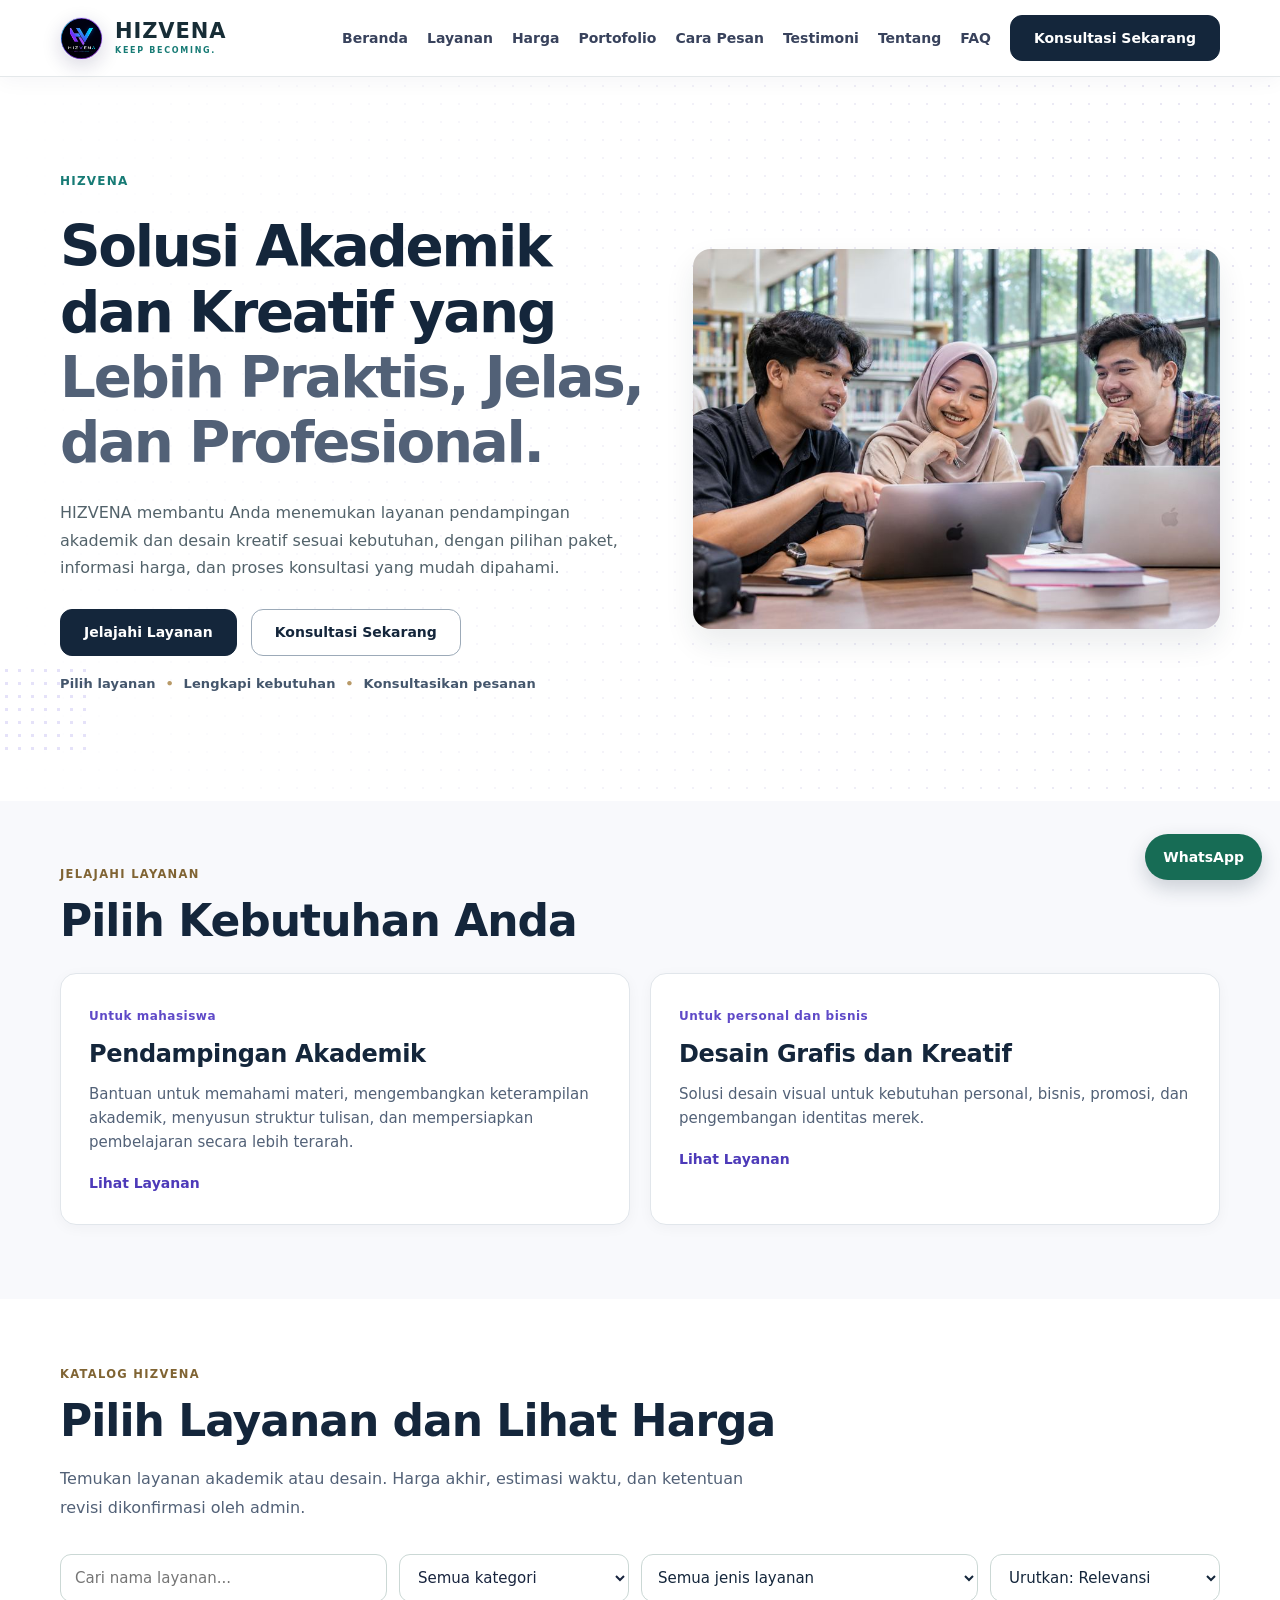
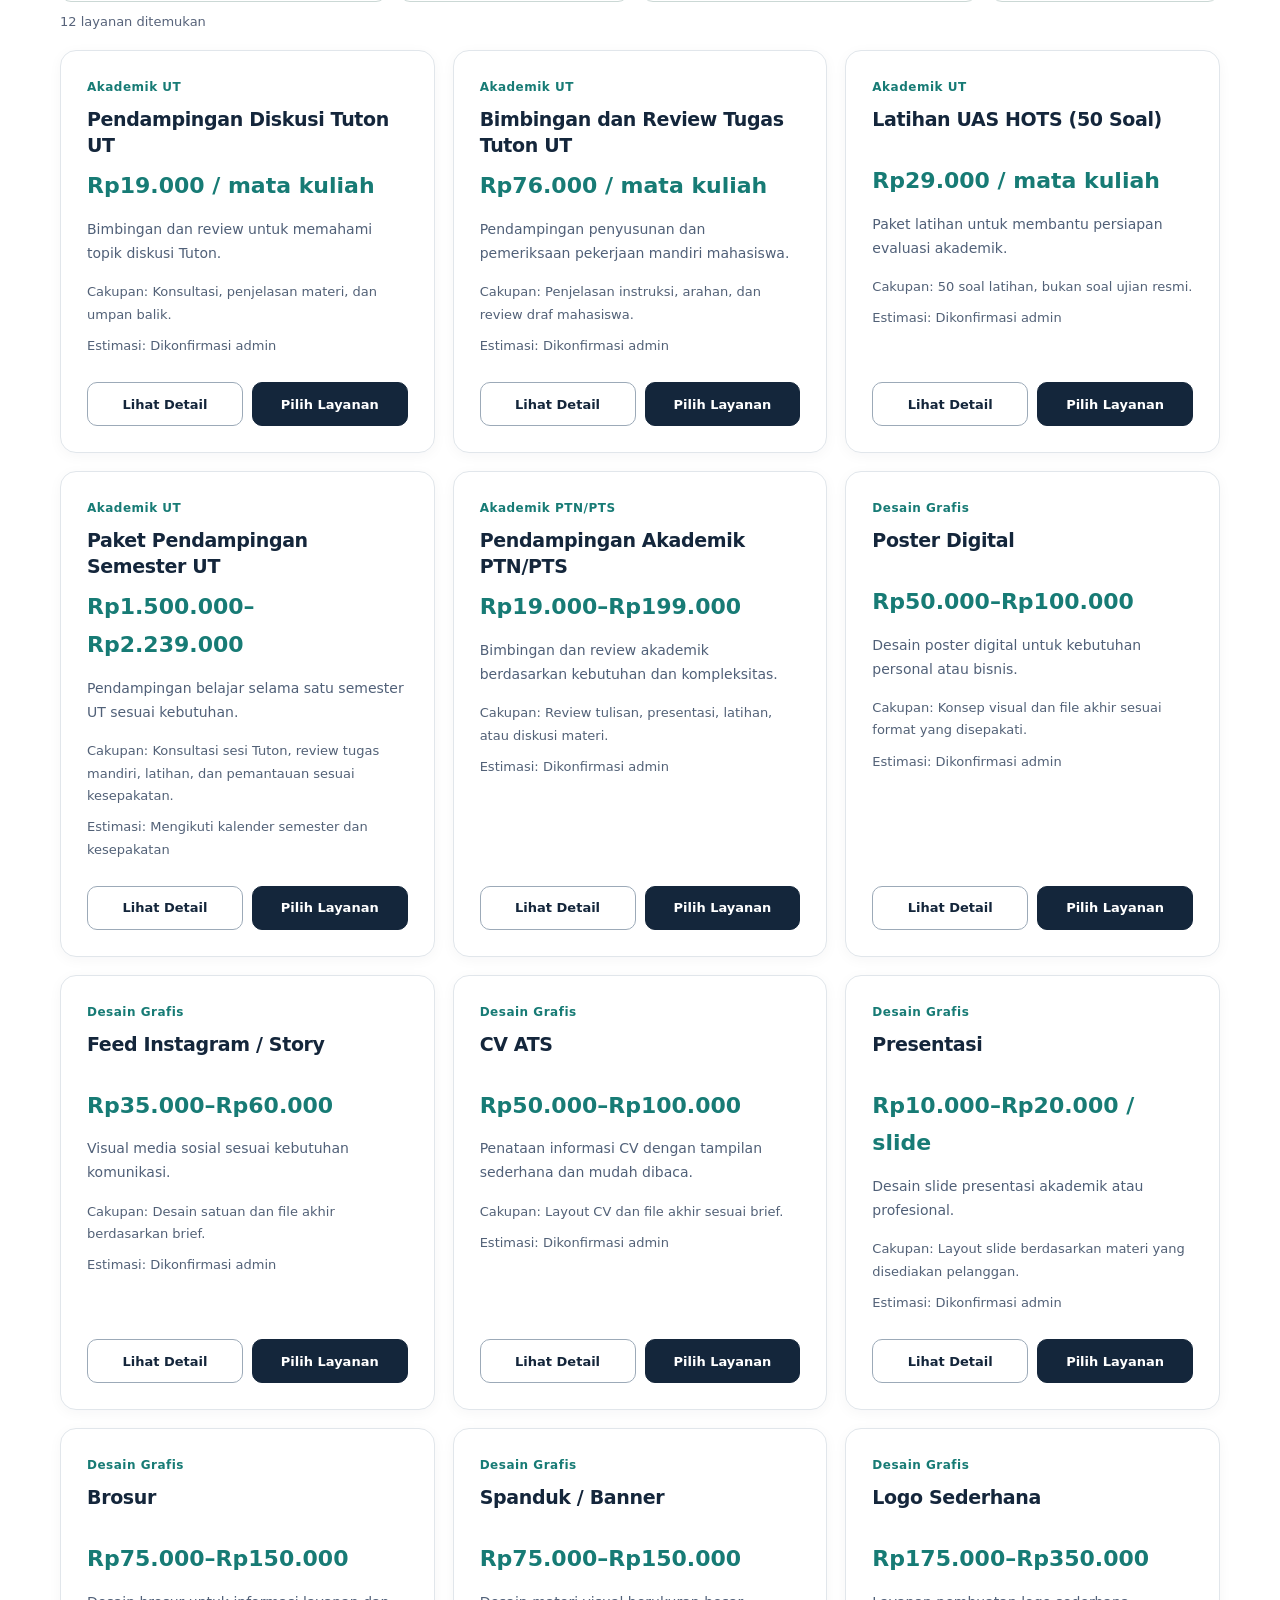
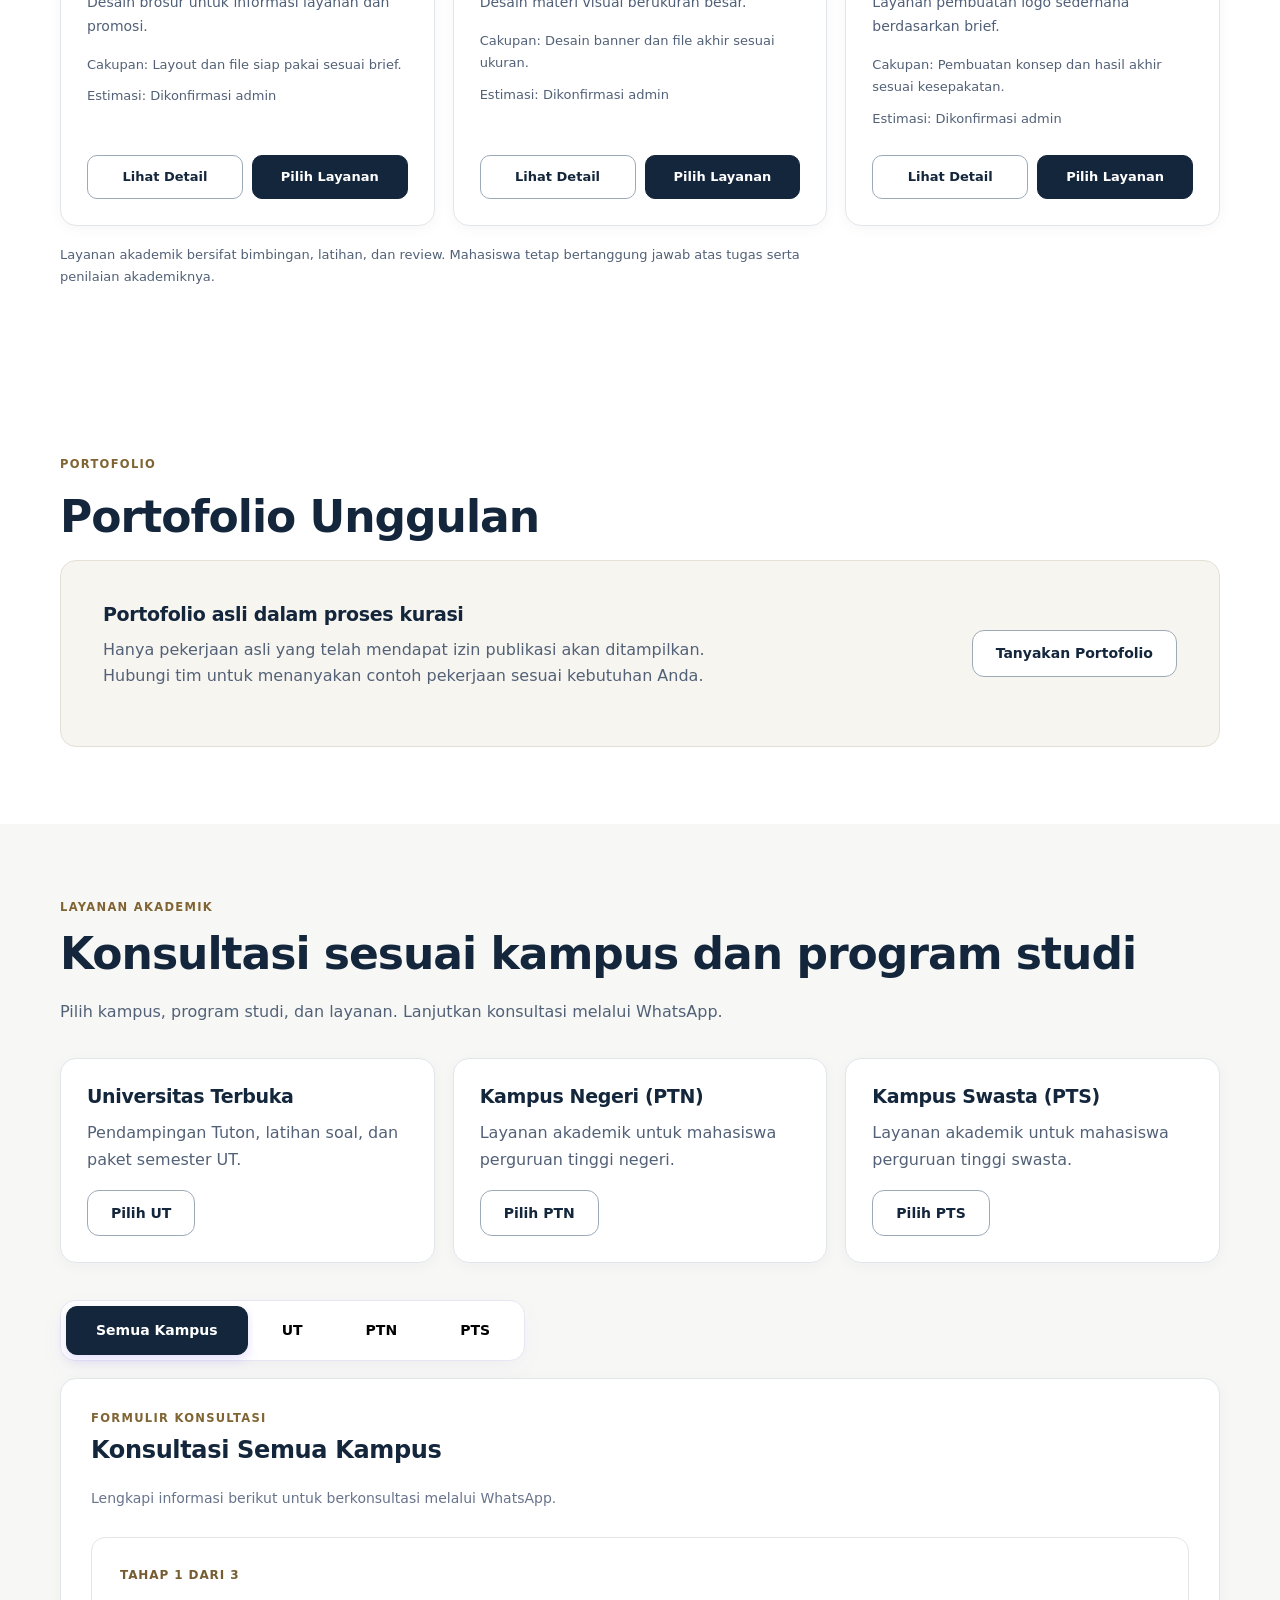
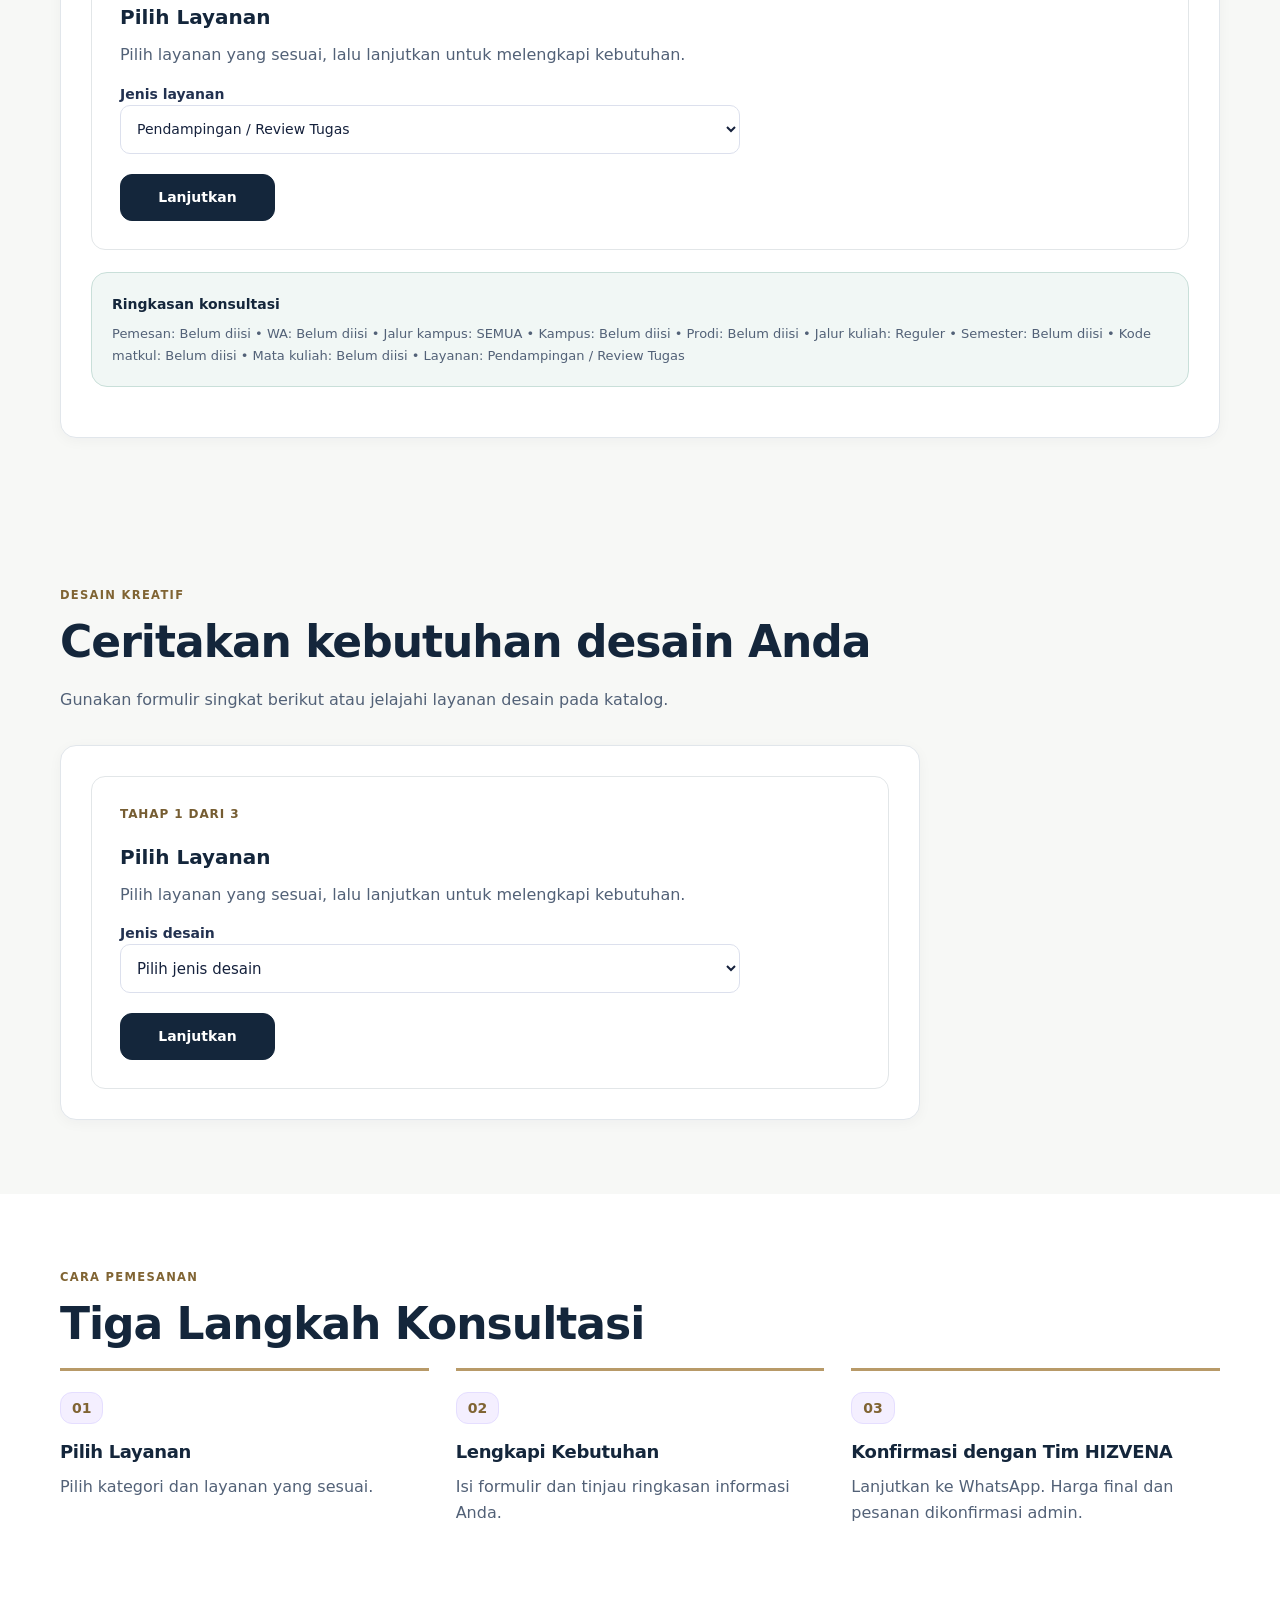
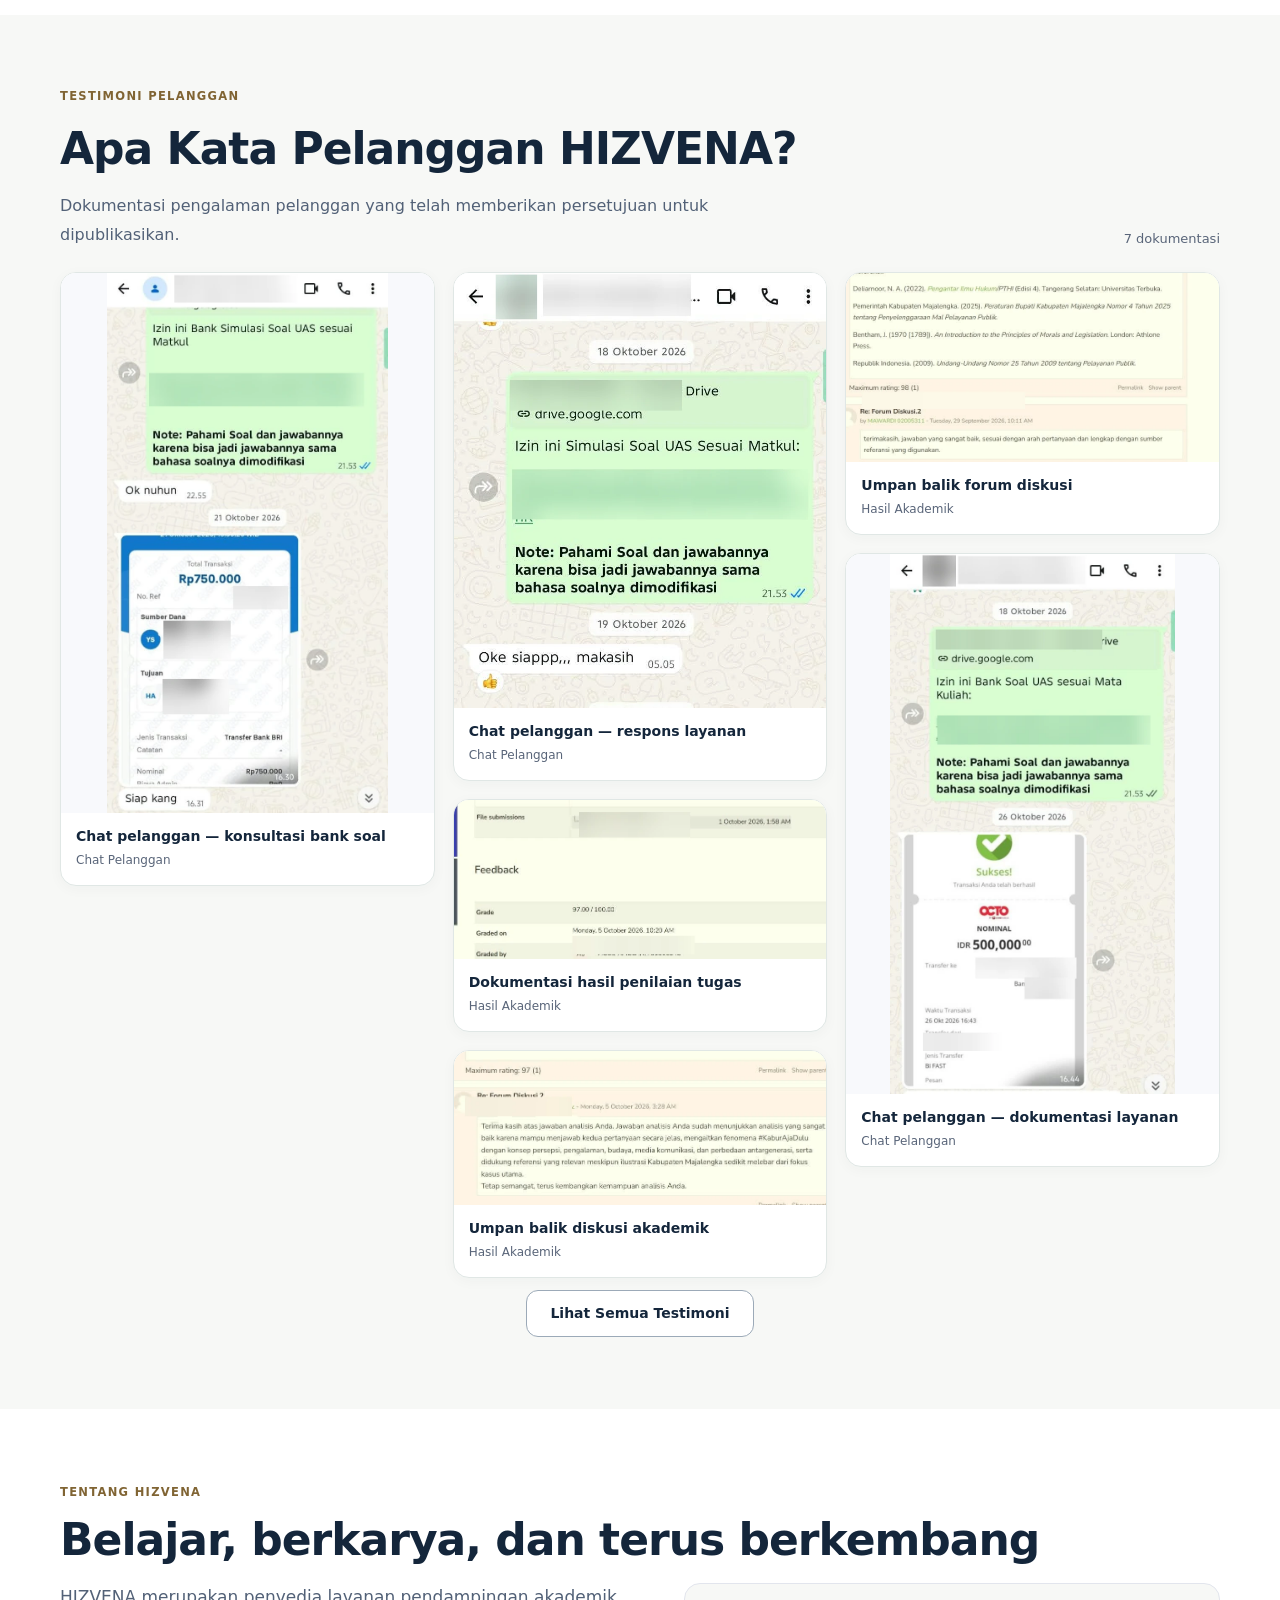
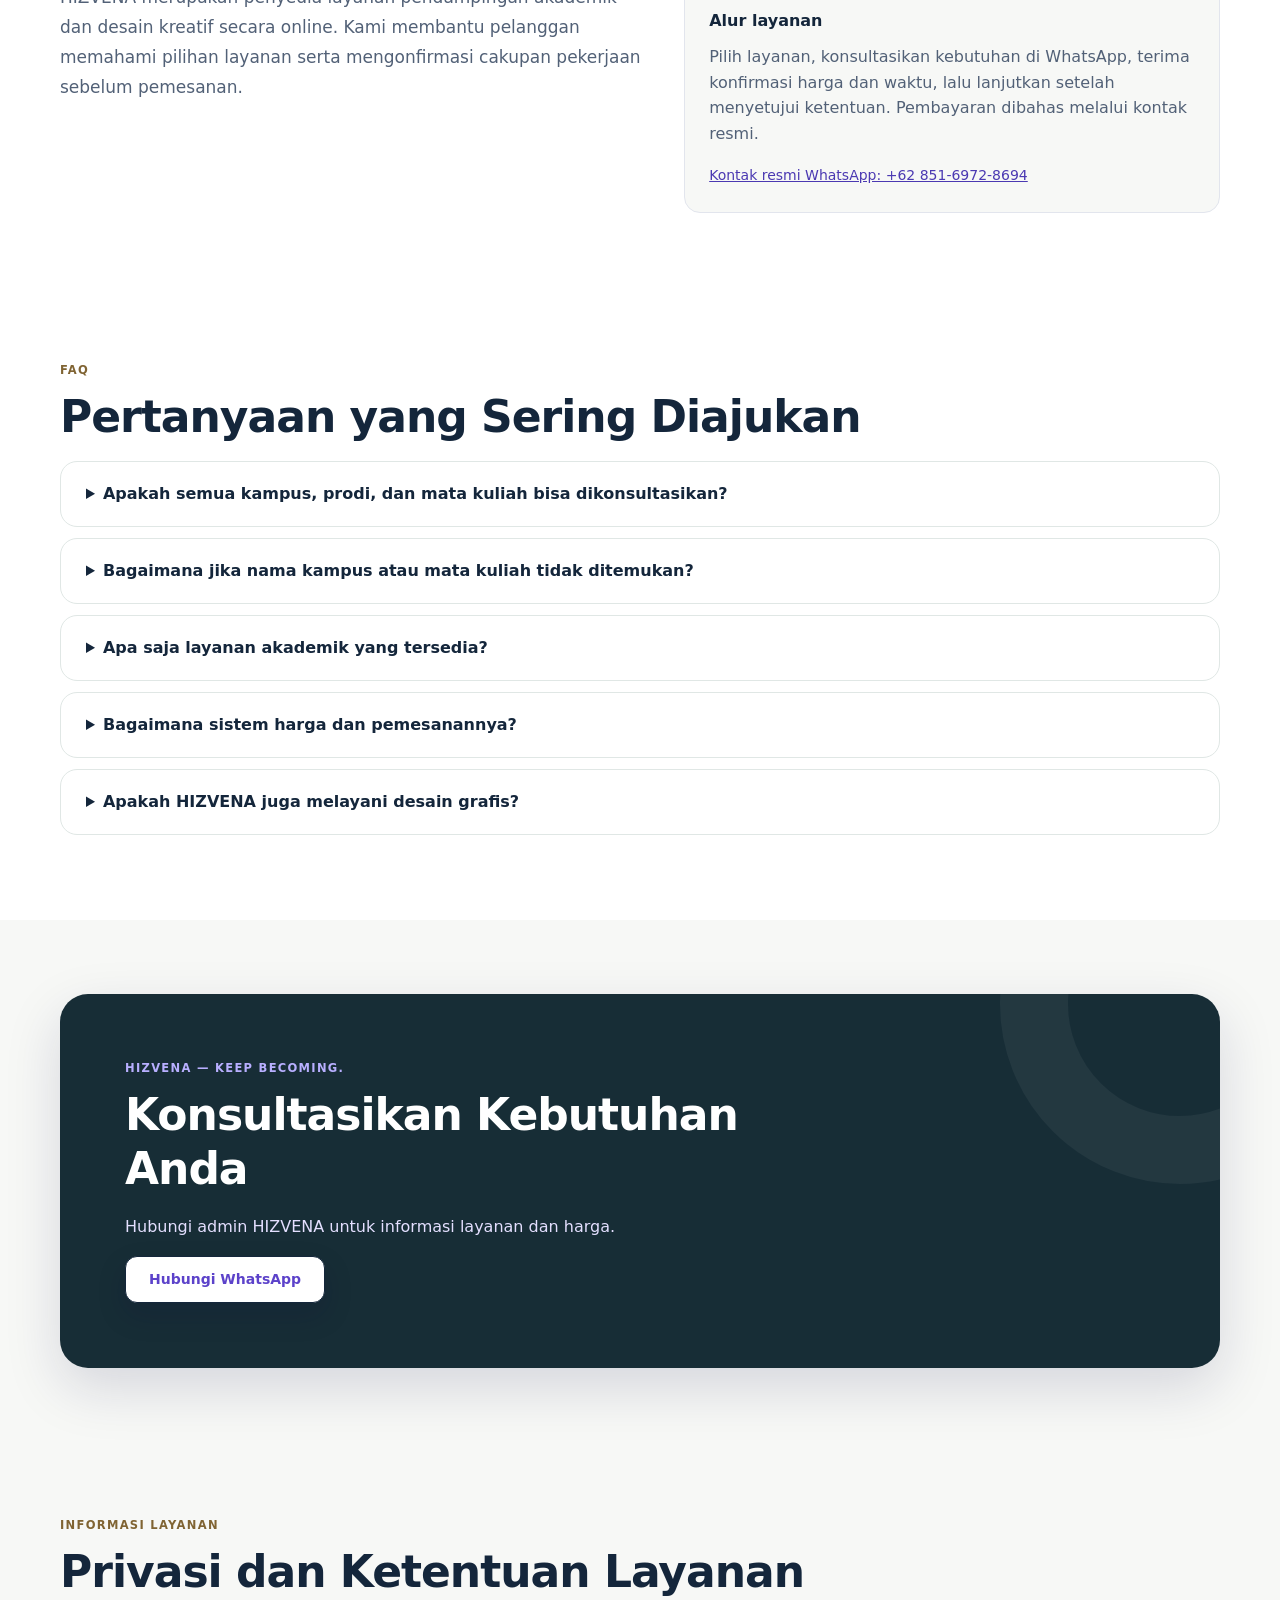
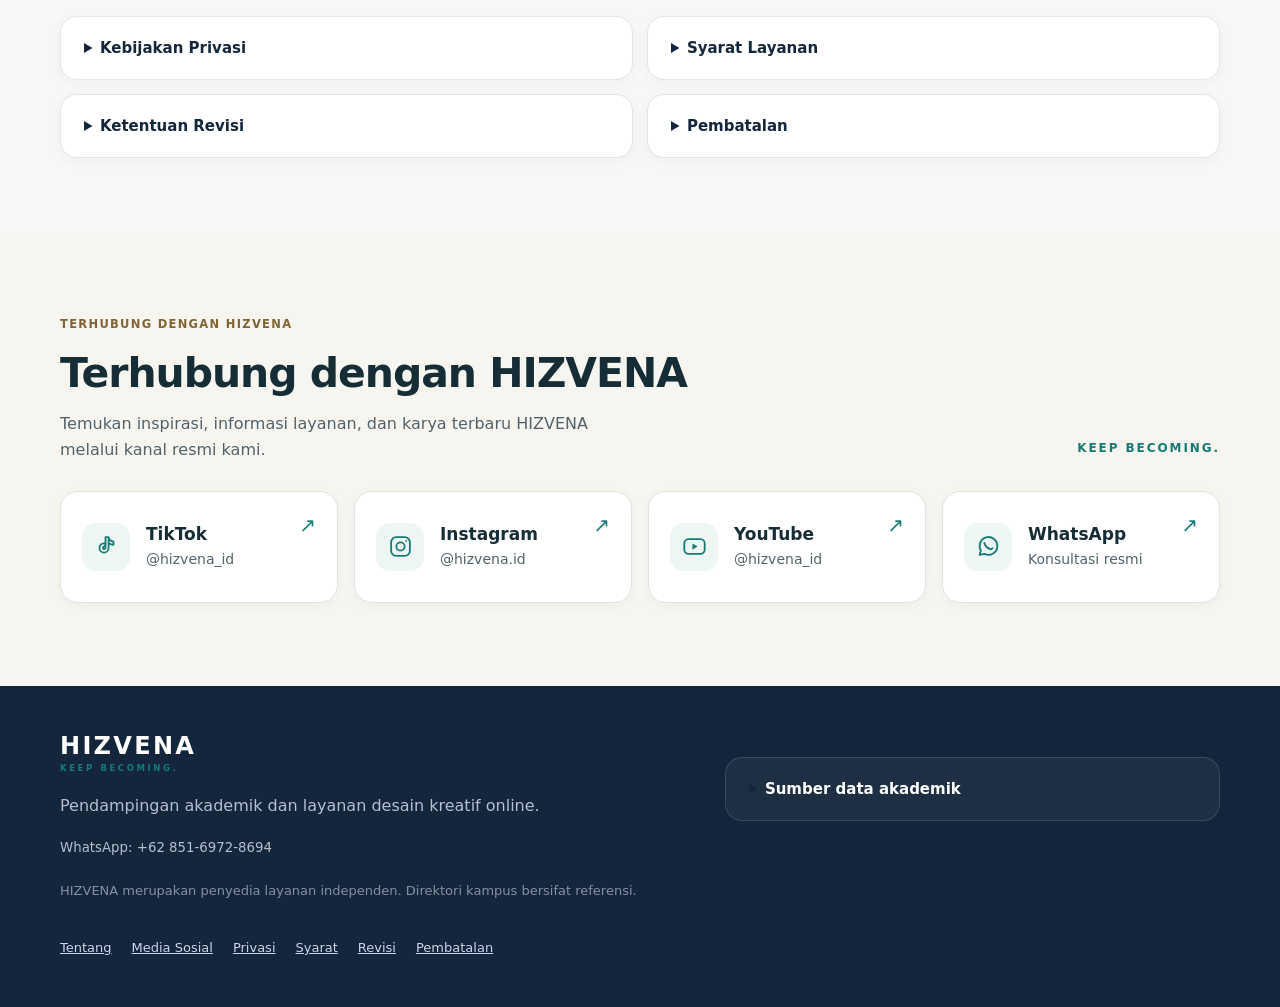
==== commit 3de5aed2: "Prioritize hero image and enforce conservative browser referrer policy" ====
--- a/index.html
+++ b/index.html
@@ -2,7 +2,7 @@
 <html lang="id"><head><meta charset="utf-8"><meta name="viewport" content="width=device-width,initial-scale=1">
 <title>HIZVENA — Layanan Akademik dan Desain Kreatif | KEEP BECOMING.</title>
 <meta name="description" content="HIZVENA menyediakan pendampingan akademik dan desain kreatif. Jelajahi layanan dan konsultasikan kebutuhan melalui WhatsApp."><meta name="robots" content="index,follow"><link rel="canonical" href="https://hizvena-id.hizryabdilah23.workers.dev/">
-<meta name="theme-color" content="#14263B"><link rel="icon" type="image/png" sizes="160x160" href="./assets/hizvena-favicon.png"><meta property="og:title" content="HIZVENA — KEEP BECOMING."><meta property="og:description" content="Pendampingan akademik dan desain kreatif dalam satu layanan online."><meta property="og:type" content="website">
+<meta name="theme-color" content="#14263B"><meta name="referrer" content="strict-origin-when-cross-origin"><link rel="preload" as="image" href="./assets/hero-campus-natural.jpg" fetchpriority="high"><link rel="icon" type="image/png" sizes="160x160" href="./assets/hizvena-favicon.png"><meta property="og:title" content="HIZVENA — KEEP BECOMING."><meta property="og:description" content="Pendampingan akademik dan desain kreatif dalam satu layanan online."><meta property="og:type" content="website">
 <style>
 :root{--navy:#0b1020;--violet:#7c5cff;--gray:#5b6578;--pale:#f5f3ff;--cyan:#35d6ff}*{box-sizing:border-box}html{scroll-behavior:smooth}body{margin:0;color:var(--navy);background:#fff;font:16px/1.65 system-ui,-apple-system,Segoe UI,sans-serif}a{text-decoration:none;color:inherit}button,input,textarea,select{font:inherit}button{cursor:pointer}.wrap{width:min(1150px,92%);margin:auto}header{position:sticky;top:0;z-index:9;background:#fffd;border-bottom:1px solid #e9eaf5;backdrop-filter:blur(13px)}.nav{min-height:74px;display:flex;align-items:center;justify-content:space-between;gap:15px}.brand{font-size:25px;font-weight:900;letter-spacing:2px}.brand small{display:block;font-size:9px;letter-spacing:3px;line-height:1;color:var(--violet)}nav{display:flex;align-items:center;gap:20px;font-size:14px}nav a:hover{color:var(--violet)}.btn{display:inline-flex;align-items:center;justify-content:center;border:0;border-radius:14px;padding:12px 21px;font-weight:700;background:var(--violet);color:white;min-height:46px}.btn:hover{filter:brightness(.92)}.btn.secondary{background:white;color:var(--violet);border:1px solid #d9d2ff}.menu{display:none;border:1px solid #ddd;background:white;border-radius:10px;padding:8px 12px}.hero{padding:90px 0;background:radial-gradient(circle at 85% 25%,#ebe4ff,transparent 36%),linear-gradient(115deg,#fff,#f8f7ff)}.heroGrid{display:grid;grid-template-columns:1.2fr .8fr;gap:38px;align-items:center}.eyebrow{color:var(--violet);font-size:13px;font-weight:850;letter-spacing:2px;text-transform:uppercase}h1{font-size:clamp(39px,5.3vw,70px);line-height:1.13;letter-spacing:-2.2px;margin:13px 0 20px}h1 span{color:var(--violet)}h2{font-size:clamp(29px,3.5vw,45px);line-height:1.2;letter-spacing:-1px;margin:8px 0 17px}h3{line-height:1.25;margin:0 0 10px}p{margin:0 0 16px;color:var(--gray)}.hero p{font-size:18px}.actions{display:flex;gap:10px;flex-wrap:wrap;margin-top:23px}.pills{display:flex;flex-wrap:wrap;gap:8px;margin-top:25px}.pill{border:1px solid #e4e2f0;background:white;border-radius:99px;padding:7px 12px;font-size:13px}.photo{border-radius:32px;min-height:340px;background:linear-gradient(145deg,#151a3a,#7359cc 65%,#35d6ff);color:white;padding:35px;display:flex;flex-direction:column;justify-content:flex-end;box-shadow:0 25px 70px #41348c30;position:relative;overflow:hidden}.photo:before{content:"";position:absolute;width:260px;height:260px;border-radius:50%;border:65px solid #ffffff13;top:-80px;right:-60px}.photo b{font-size:35px;line-height:1.2;z-index:1}.photo em{font-size:13px;opacity:.8;z-index:1}section{padding:76px 0}section.alt{background:#f8f8fe}.intro{max-width:690px;margin-bottom:25px}.cards{display:grid;grid-template-columns:repeat(3,1fr);gap:18px}.card{background:white;border:1px solid #e9e8f2;border-radius:21px;padding:26px;box-shadow:0 8px 30px #09122d05}.card:hover{border-color:#cfc4ff}.card .symbol{font-size:32px}.card .price{font-size:26px;font-weight:850;color:var(--violet);line-height:1.3}.card small{color:var(--gray)}.card a{margin-top:12px}.features{display:grid;grid-template-columns:repeat(3,1fr);gap:14px}.feature{padding:16px;background:#f6f4ff;border-radius:15px;font-weight:650}.tabs{display:flex;gap:8px;flex-wrap:wrap;margin:22px 0}.tab{padding:11px 20px;background:white;border:1px solid #ddd9f2;border-radius:12px}.tab[aria-selected=true]{background:var(--violet);color:white}.form{background:white;border:1px solid #e5e4f0;border-radius:24px;padding:25px;box-shadow:0 12px 55px #101a3710}.fields{display:grid;grid-template-columns:repeat(2,1fr);gap:18px}.field{display:flex;flex-direction:column;gap:5px;font-weight:650;font-size:14px}.field input,.field select,.field textarea{border:1px solid #d9dce6;border-radius:11px;padding:12px;width:100%;background:white;color:var(--navy)}.field:focus-within input,.field:focus-within select,.field:focus-within textarea{outline:2px solid #c8b9ff}.full{grid-column:1/-1}.hint{font-size:13px;color:var(--gray);margin-top:14px}.listing{display:grid;grid-template-columns:repeat(3,1fr);gap:16px}.listing .card{display:flex;flex-direction:column}.listing .btn{margin-top:auto}.steps{display:grid;grid-template-columns:repeat(4,1fr);gap:18px}.step{border-top:3px solid var(--violet);padding-top:13px}.step b{color:var(--violet)}.testimonial{min-height:230px;background:var(--pale);border:1px dashed #c9c0ee;border-radius:20px;display:flex;flex-direction:column;align-items:center;justify-content:center;text-align:center;padding:22px}.testimonial span{font-size:32px;color:var(--violet)}details{background:white;border:1px solid #e7e7f1;border-radius:15px;padding:18px 22px;margin-bottom:11px}summary{font-weight:750;cursor:pointer}details p{margin-top:12px}footer{background:#0b1020;color:white;padding:50px 0}footer p,footer small{color:#b6bfce}footer .brand{color:white}.notice{font-size:13px;color:#778198;margin-top:20px}a:focus-visible,button:focus-visible{outline:3px solid var(--cyan);outline-offset:3px}@media(max-width:800px){.heroGrid{grid-template-columns:1fr}.photo{min-height:240px}.cards,.features,.listing{grid-template-columns:repeat(2,1fr)}.steps{grid-template-columns:repeat(2,1fr)}nav{display:none;position:absolute;top:74px;left:0;right:0;background:white;padding:20px;flex-direction:column;align-items:stretch;box-shadow:0 20px 20px #0001}nav.open{display:flex}.menu{display:inline-block}}@media(max-width:550px){.hero{padding:55px 0}.cards,.features,.listing,.steps,.fields{grid-template-columns:1fr}.wrap{width:min(92%,500px)}section{padding:55px 0}h1{letter-spacing:-1.4px}.photo{min-height:190px}.card{padding:22px}}
 </style><link rel="stylesheet" href="./assets/design-v2.css"><link rel="stylesheet" href="./assets/directory-v3.css"><link rel="stylesheet" href="./assets/design-v4.css"><link rel="stylesheet" href="./assets/polish-v5.css"><link rel="stylesheet" href="./assets/signature-v6.css"><link rel="stylesheet" href="./assets/professional-v8.css"><link rel="stylesheet" href="./assets/final-v10.css"><link rel="stylesheet" href="./assets/public-v11.css"><link rel="stylesheet" href="./assets/testimonials-v12.css"><link rel="stylesheet" href="./assets/customer-ux-v13.css"><link rel="stylesheet" href="./assets/v17-premium.css"><link rel="stylesheet" href="./assets/v18-premium.css"></head><body>
--- a/assets/v18-premium.css
+++ b/assets/v18-premium.css
@@ -32,3 +32,13 @@
 @media(max-width:620px){.social-connect-grid{grid-template-columns:1fr}.v18-wizard-actions{flex-direction:column;align-items:stretch}.v18-wizard-actions .btn{width:100%}.v18-floating-wa{bottom:88px;right:12px;padding:10px 14px;min-height:44px}.v18-microcopy{font-size:12px!important}.hero h1{font-size:clamp(30px,9vw,43px)!important}}
 @media(max-width:350px){.v18-microcopy{letter-spacing:0}.v18-microcopy span{margin:0 2px}}
 @media(prefers-reduced-motion:reduce){html{scroll-behavior:auto!important}*,*::before,*::after{animation-duration:.01ms!important;transition-duration:.01ms!important}}
+
+/* True fixes for 320–390px catalog labels and 1024px header, verified by Chromium. */
+.catalog-controls .sr-only{position:absolute!important;width:1px!important;max-width:1px!important;min-width:0!important;height:1px!important;padding:0!important;margin:-1px!important;overflow:hidden!important;white-space:nowrap!important;clip:rect(0,0,0,0)!important;clip-path:inset(50%)!important}
+@media(min-width:801px) and (max-width:1150px){
+ header .nav{position:relative}
+ header .menu{display:inline-flex;align-items:center;justify-content:center;flex:none}
+ header #nav{display:none;position:absolute;top:100%;left:0;right:0;width:100%;max-width:100%;background:#fff;padding:17px;flex-direction:column;align-items:stretch;gap:10px;border:1px solid #e4e8ea;border-radius:0 0 14px 14px;box-shadow:0 15px 25px #14263b1c}
+ header #nav.open{display:flex}
+ header #nav a{min-height:44px;display:flex;align-items:center;padding:7px 10px}
+}
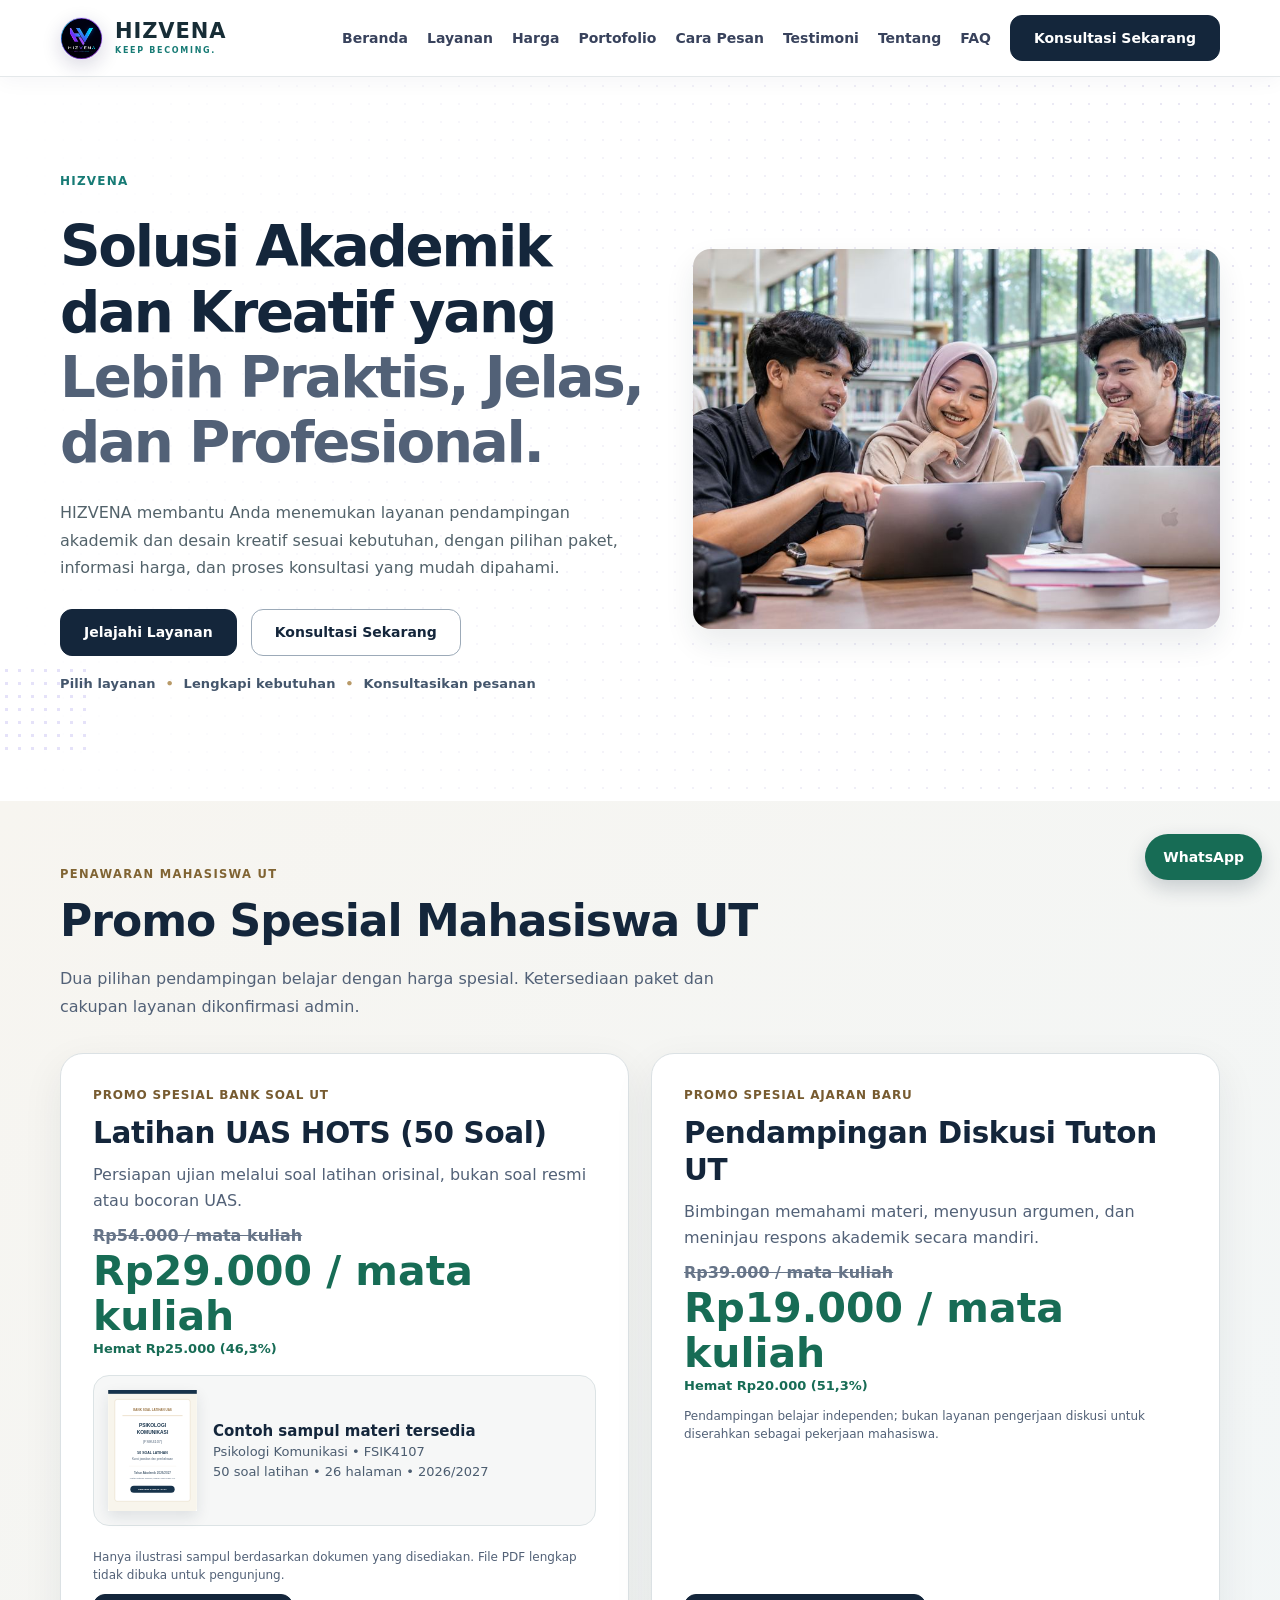
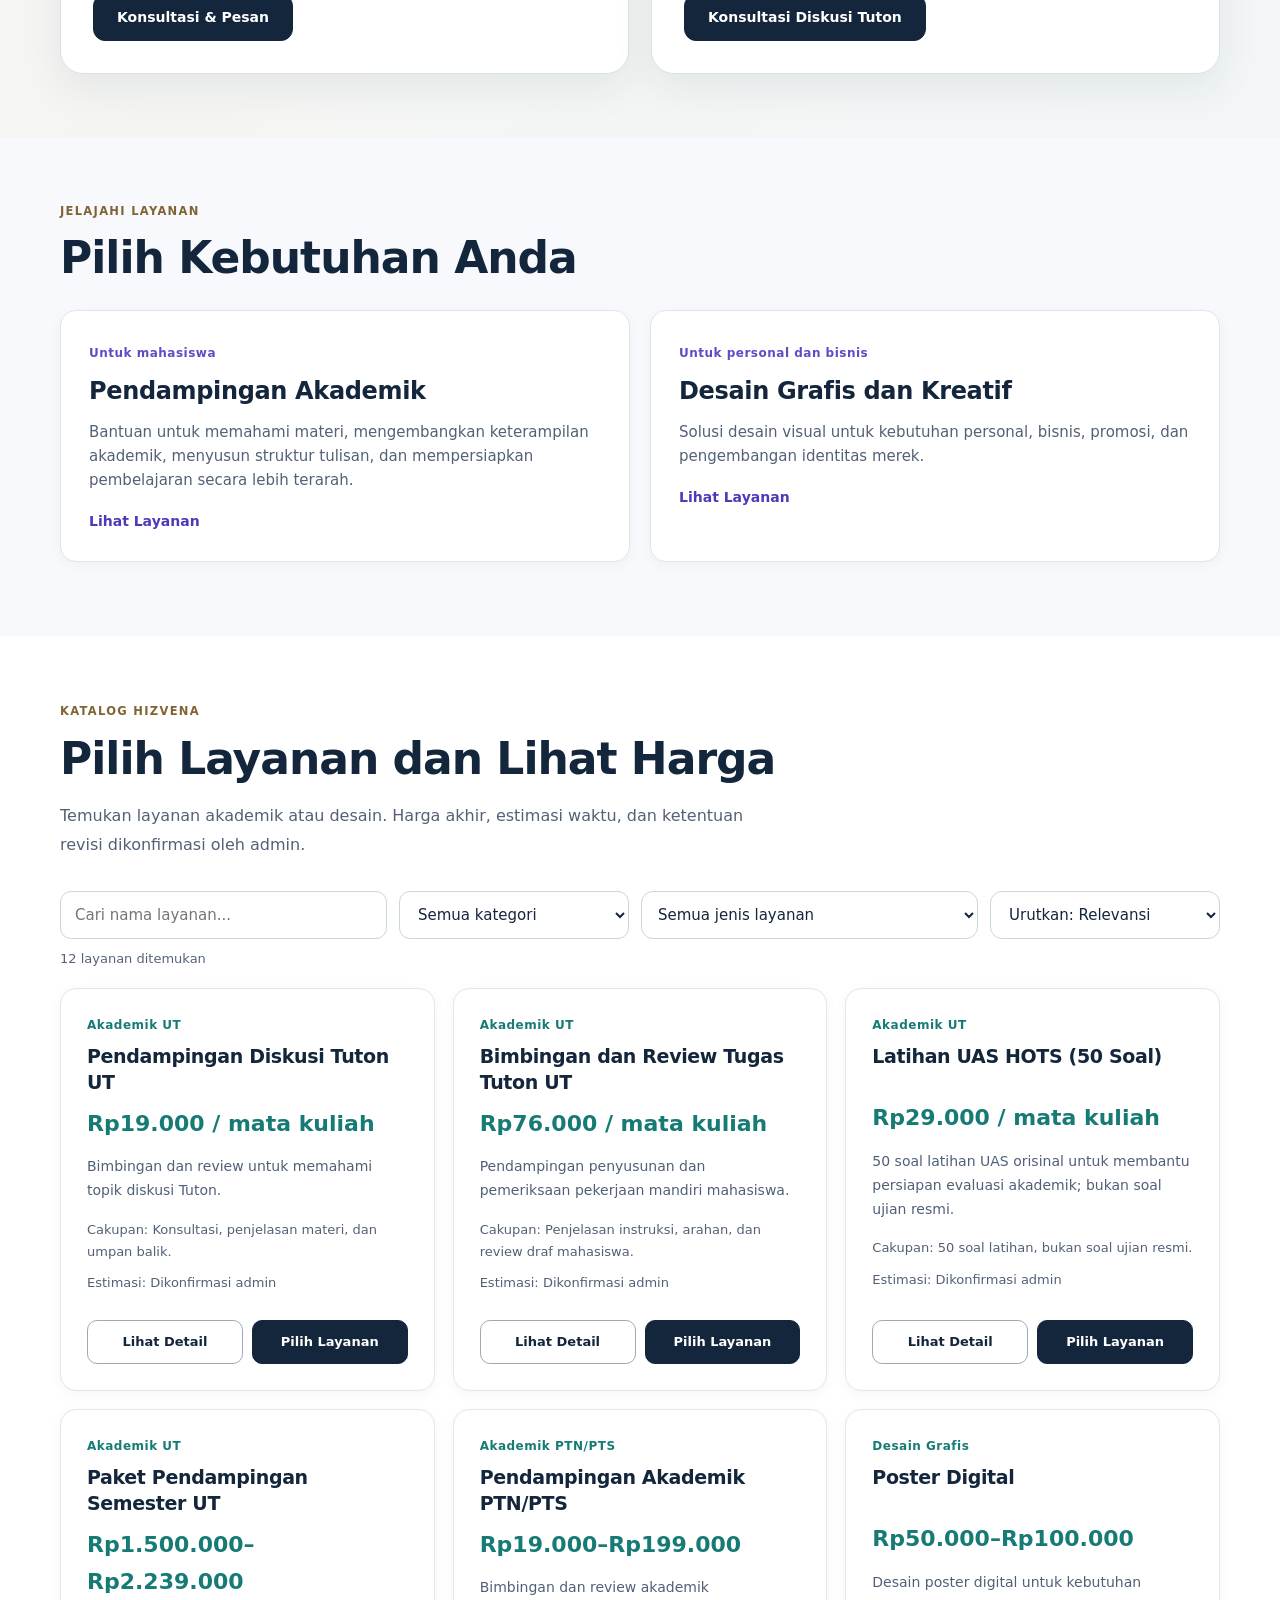
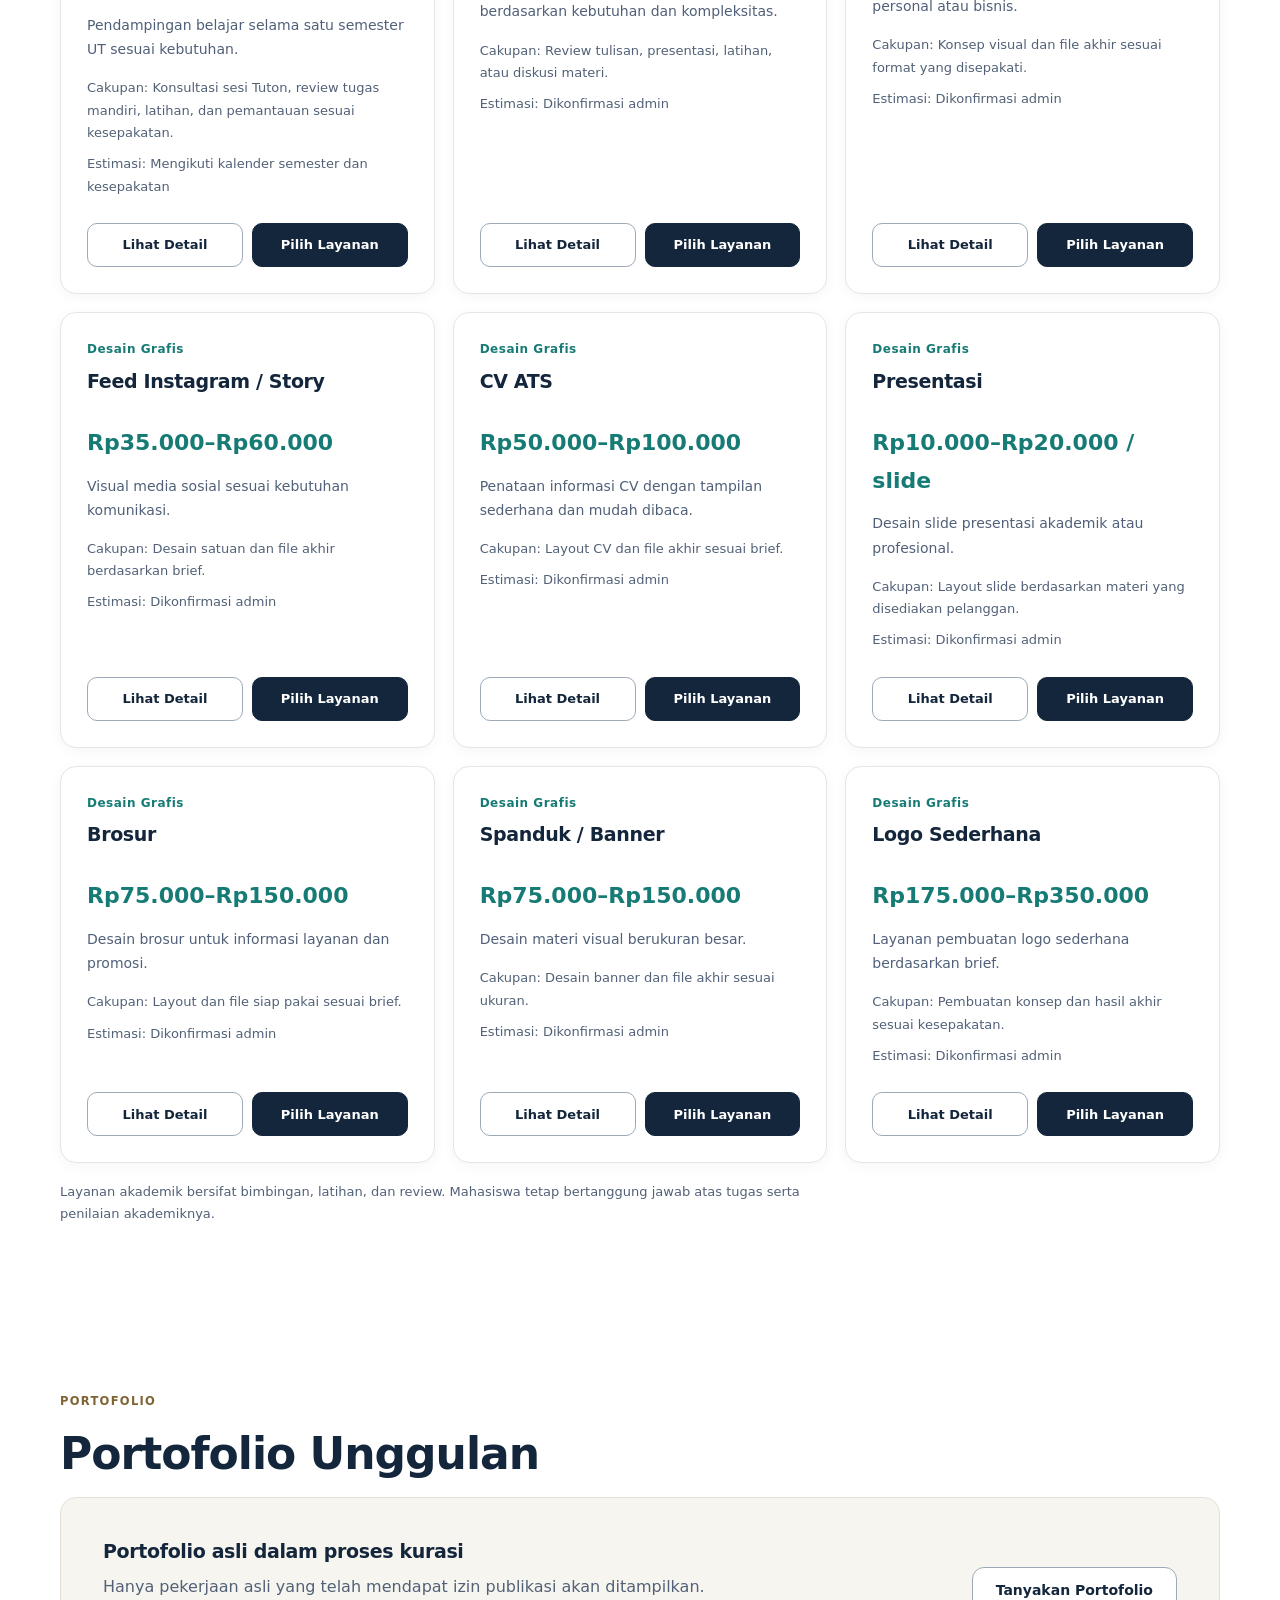
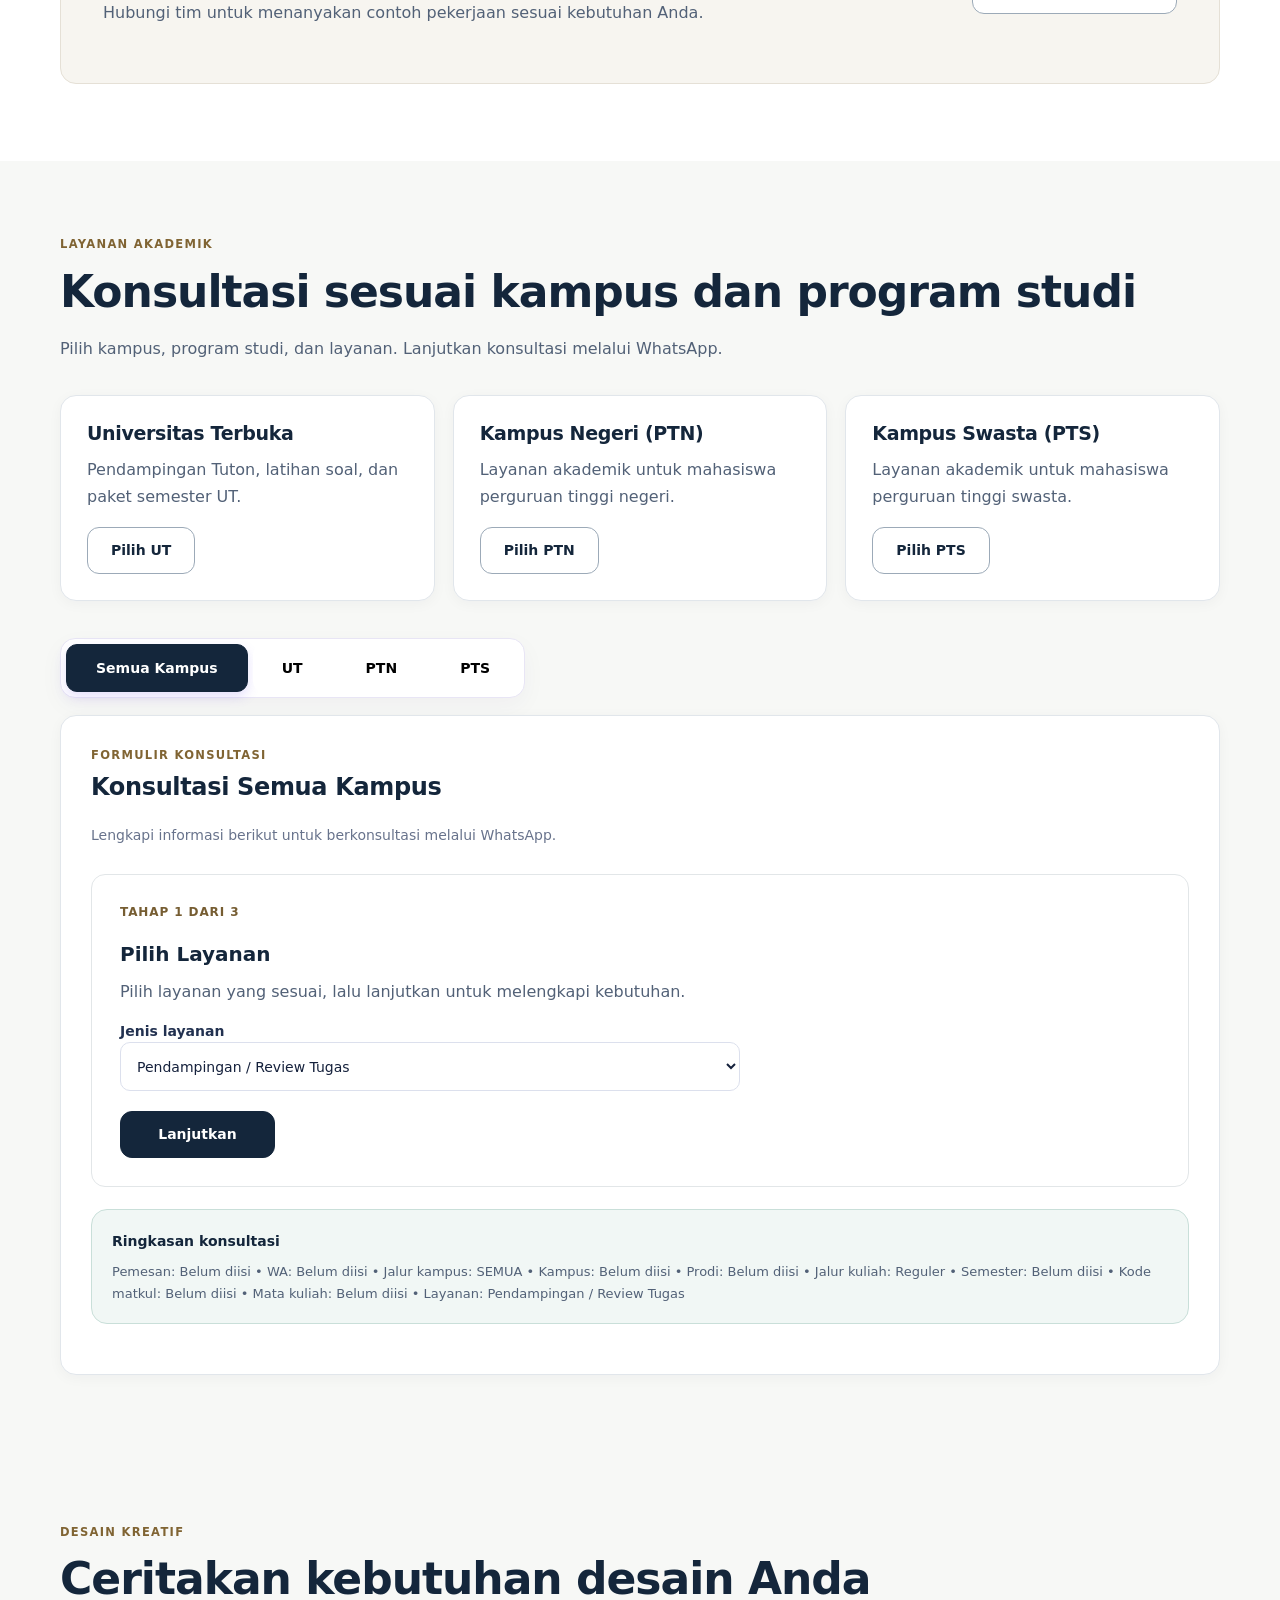
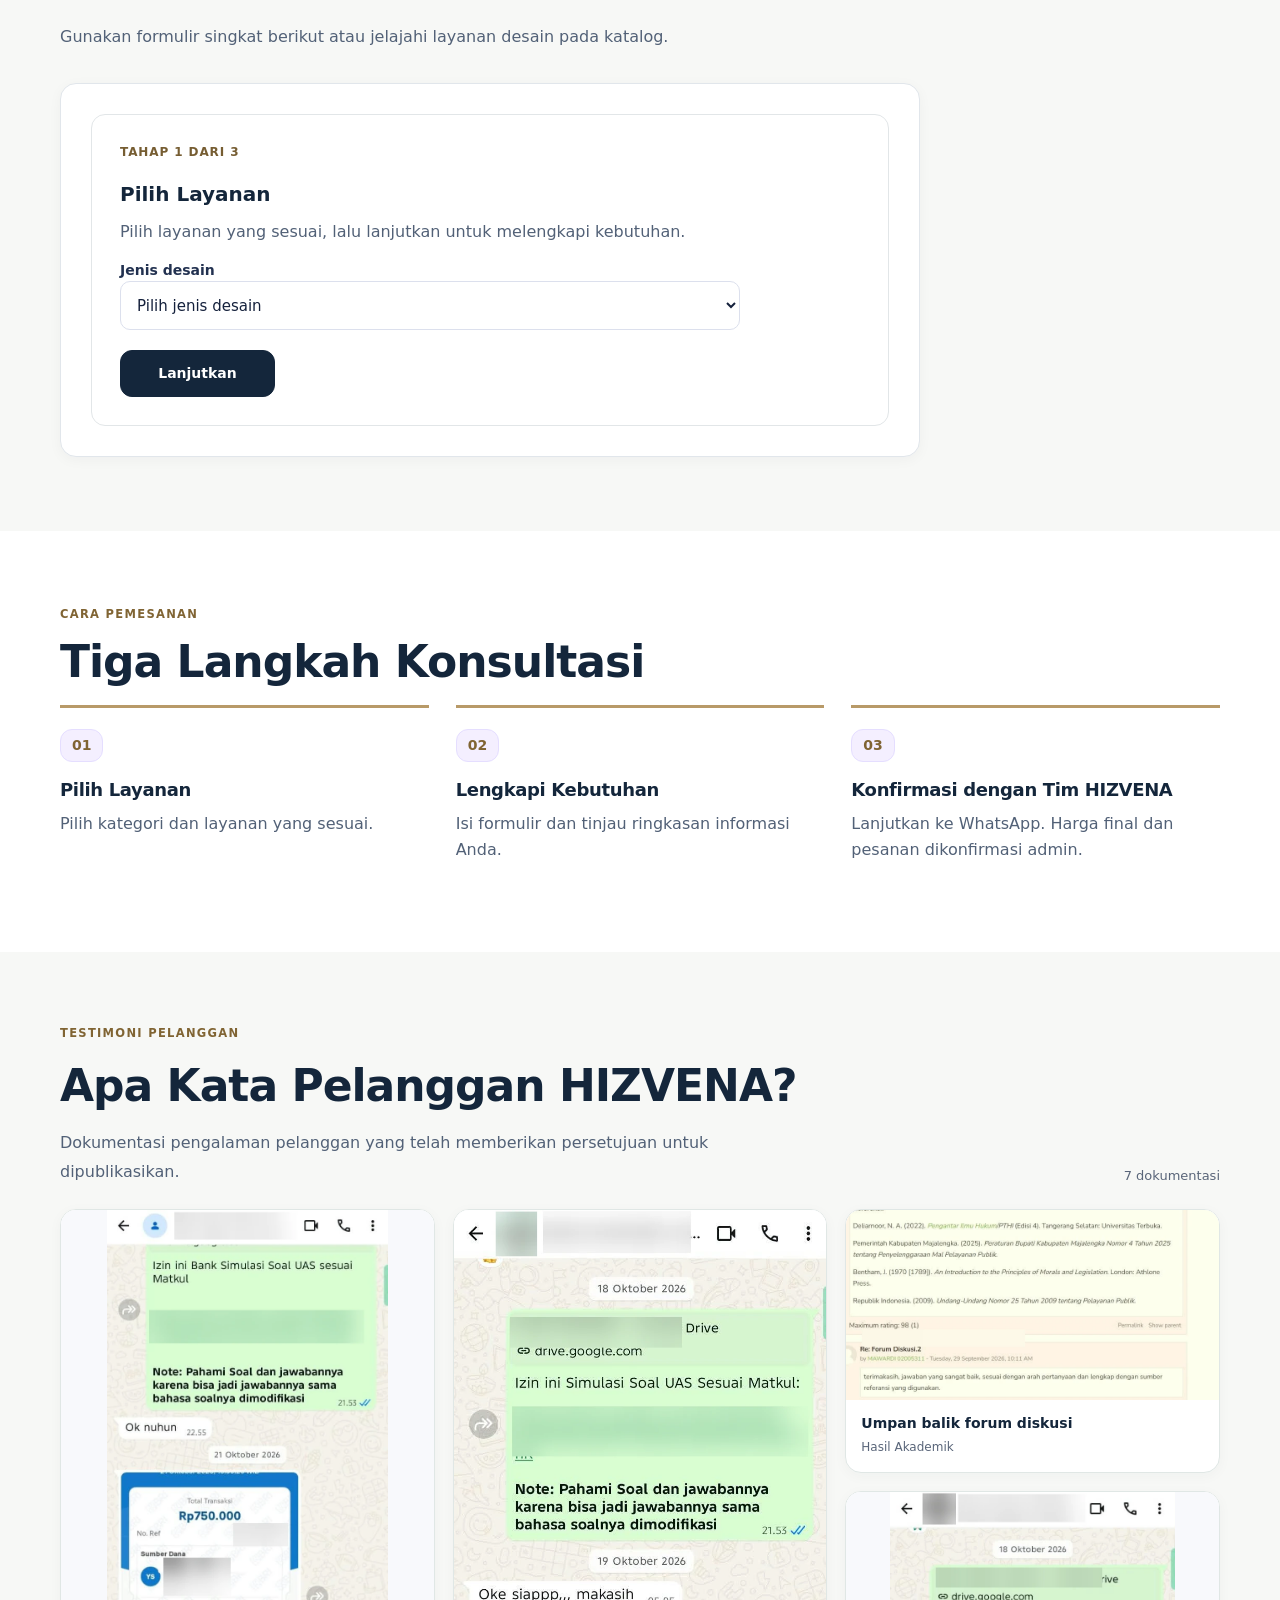
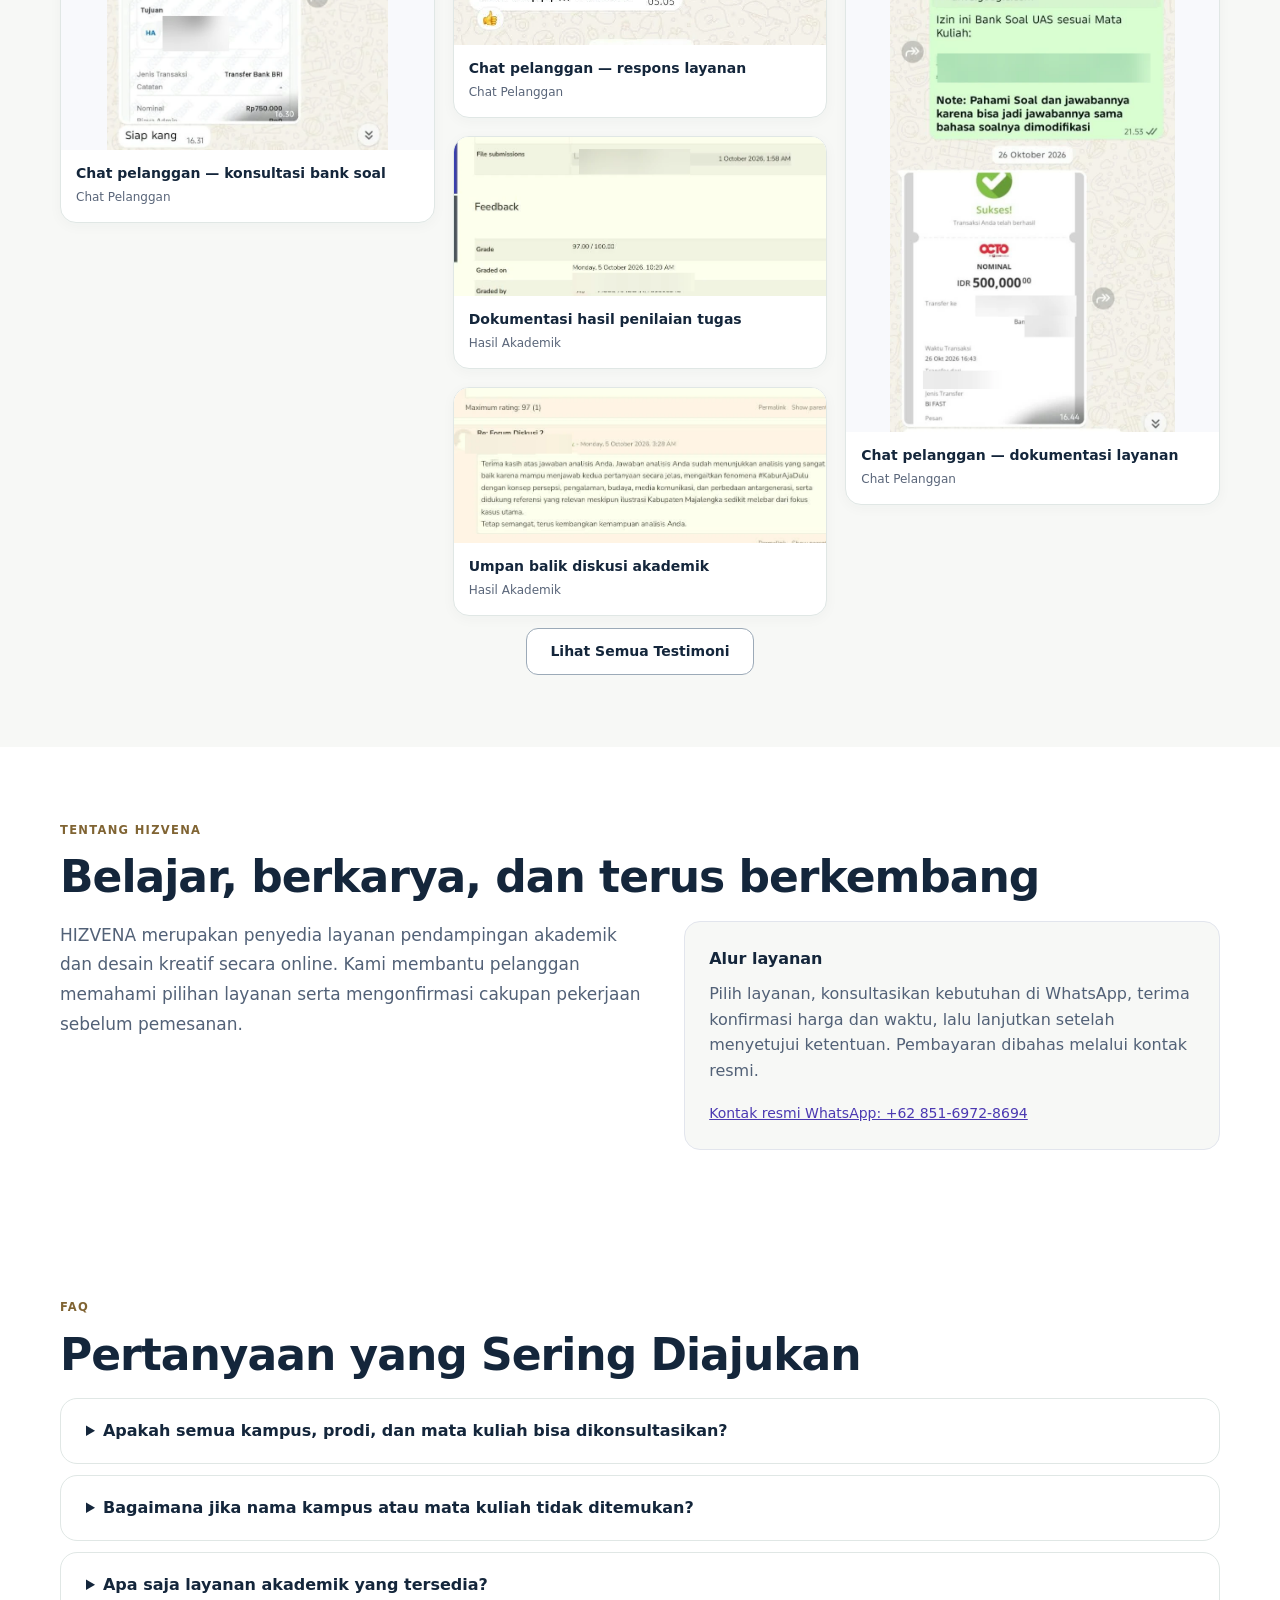
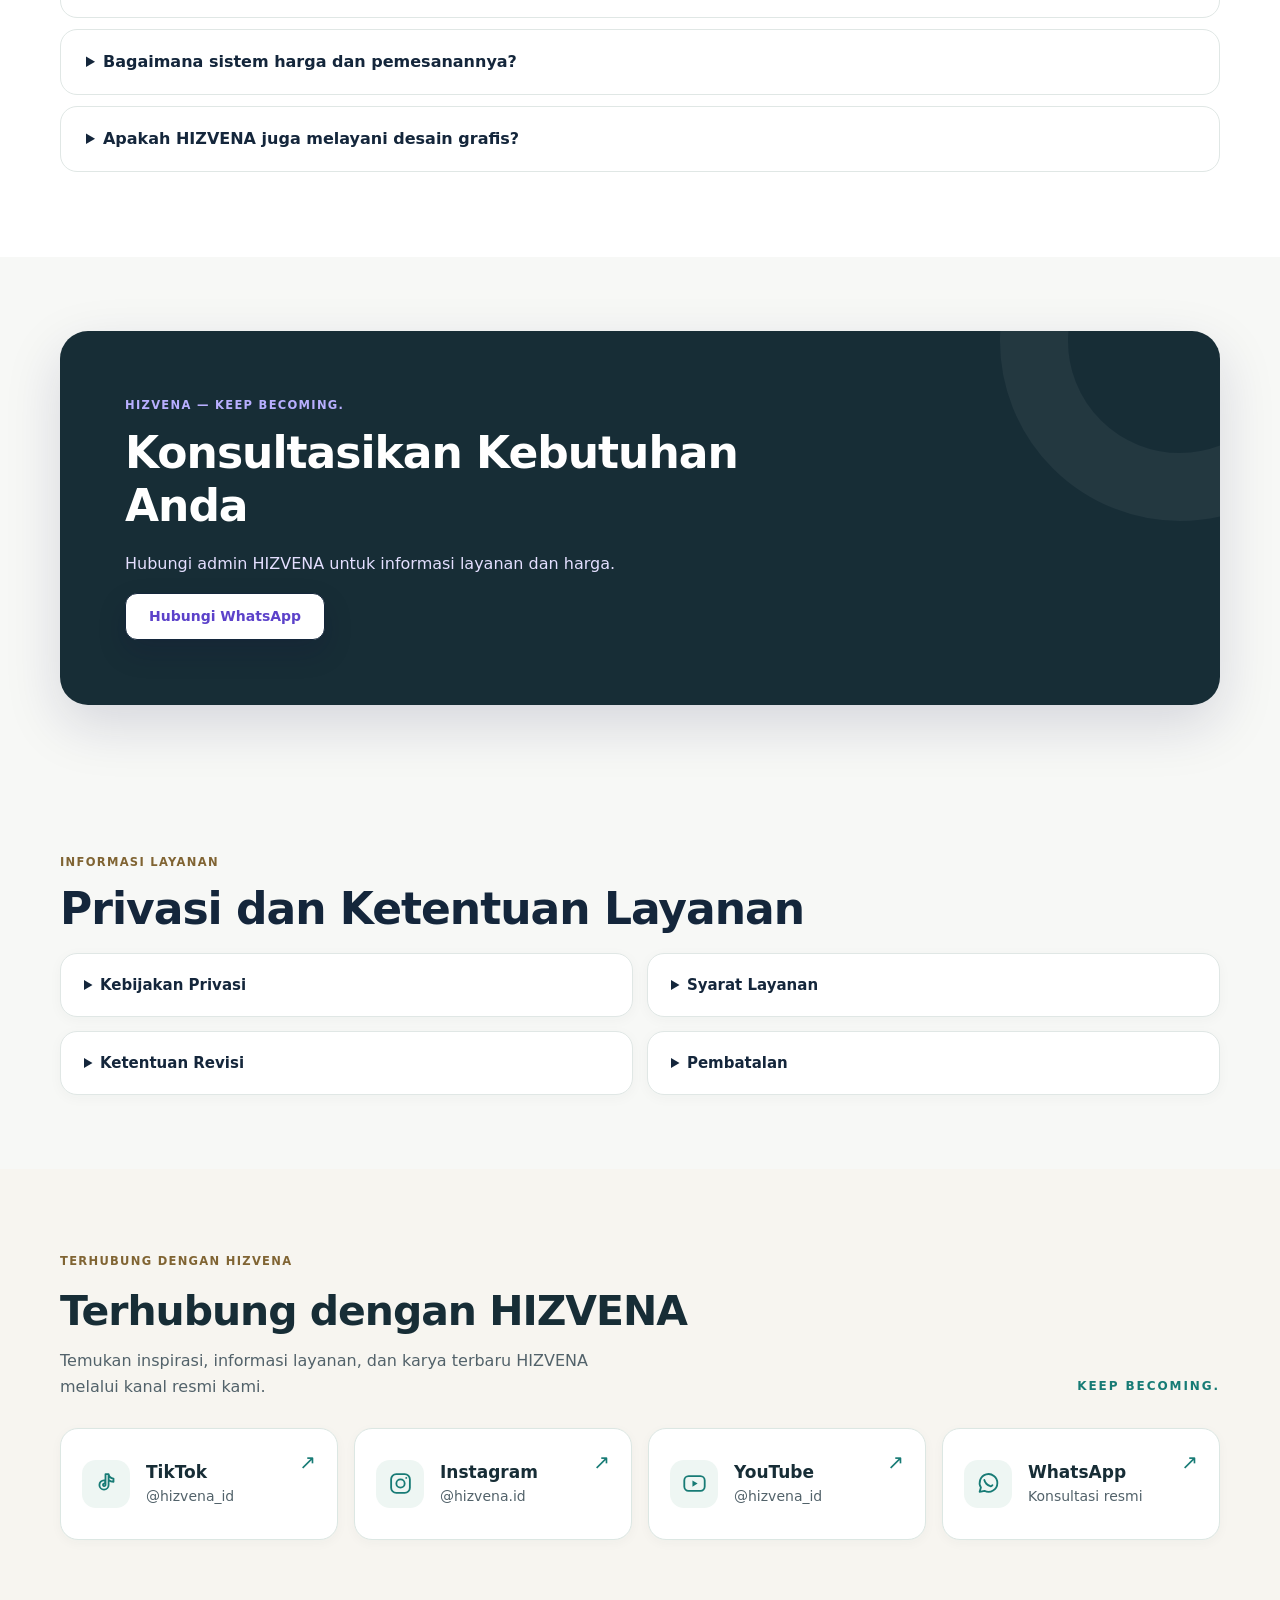
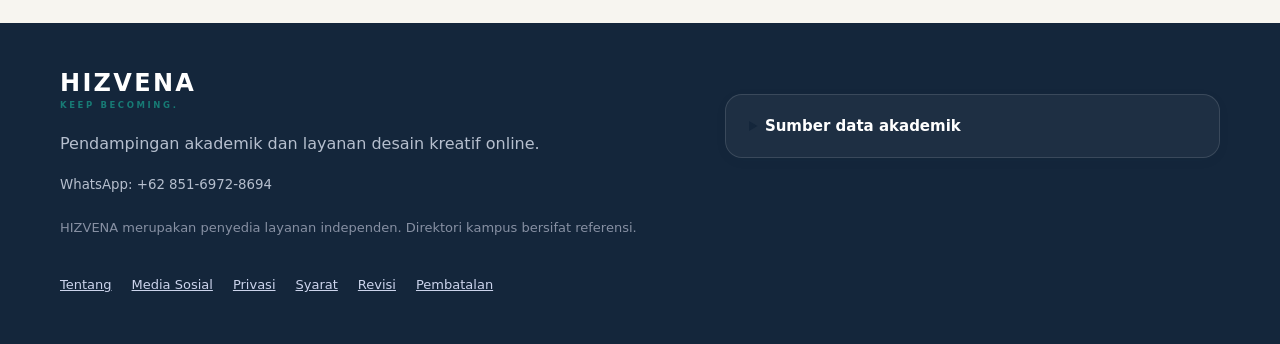
==== commit ddecad7f: "Show dual UT promotional cards and FSIK4107 cover preview below hero" ====
--- a/index.html
+++ b/index.html
@@ -5,10 +5,14 @@
 <meta name="theme-color" content="#14263B"><meta name="referrer" content="strict-origin-when-cross-origin"><link rel="preload" as="image" href="./assets/hero-campus-natural.jpg" fetchpriority="high"><link rel="icon" type="image/png" sizes="160x160" href="./assets/hizvena-favicon.png"><meta property="og:title" content="HIZVENA — KEEP BECOMING."><meta property="og:description" content="Pendampingan akademik dan desain kreatif dalam satu layanan online."><meta property="og:type" content="website">
 <style>
 :root{--navy:#0b1020;--violet:#7c5cff;--gray:#5b6578;--pale:#f5f3ff;--cyan:#35d6ff}*{box-sizing:border-box}html{scroll-behavior:smooth}body{margin:0;color:var(--navy);background:#fff;font:16px/1.65 system-ui,-apple-system,Segoe UI,sans-serif}a{text-decoration:none;color:inherit}button,input,textarea,select{font:inherit}button{cursor:pointer}.wrap{width:min(1150px,92%);margin:auto}header{position:sticky;top:0;z-index:9;background:#fffd;border-bottom:1px solid #e9eaf5;backdrop-filter:blur(13px)}.nav{min-height:74px;display:flex;align-items:center;justify-content:space-between;gap:15px}.brand{font-size:25px;font-weight:900;letter-spacing:2px}.brand small{display:block;font-size:9px;letter-spacing:3px;line-height:1;color:var(--violet)}nav{display:flex;align-items:center;gap:20px;font-size:14px}nav a:hover{color:var(--violet)}.btn{display:inline-flex;align-items:center;justify-content:center;border:0;border-radius:14px;padding:12px 21px;font-weight:700;background:var(--violet);color:white;min-height:46px}.btn:hover{filter:brightness(.92)}.btn.secondary{background:white;color:var(--violet);border:1px solid #d9d2ff}.menu{display:none;border:1px solid #ddd;background:white;border-radius:10px;padding:8px 12px}.hero{padding:90px 0;background:radial-gradient(circle at 85% 25%,#ebe4ff,transparent 36%),linear-gradient(115deg,#fff,#f8f7ff)}.heroGrid{display:grid;grid-template-columns:1.2fr .8fr;gap:38px;align-items:center}.eyebrow{color:var(--violet);font-size:13px;font-weight:850;letter-spacing:2px;text-transform:uppercase}h1{font-size:clamp(39px,5.3vw,70px);line-height:1.13;letter-spacing:-2.2px;margin:13px 0 20px}h1 span{color:var(--violet)}h2{font-size:clamp(29px,3.5vw,45px);line-height:1.2;letter-spacing:-1px;margin:8px 0 17px}h3{line-height:1.25;margin:0 0 10px}p{margin:0 0 16px;color:var(--gray)}.hero p{font-size:18px}.actions{display:flex;gap:10px;flex-wrap:wrap;margin-top:23px}.pills{display:flex;flex-wrap:wrap;gap:8px;margin-top:25px}.pill{border:1px solid #e4e2f0;background:white;border-radius:99px;padding:7px 12px;font-size:13px}.photo{border-radius:32px;min-height:340px;background:linear-gradient(145deg,#151a3a,#7359cc 65%,#35d6ff);color:white;padding:35px;display:flex;flex-direction:column;justify-content:flex-end;box-shadow:0 25px 70px #41348c30;position:relative;overflow:hidden}.photo:before{content:"";position:absolute;width:260px;height:260px;border-radius:50%;border:65px solid #ffffff13;top:-80px;right:-60px}.photo b{font-size:35px;line-height:1.2;z-index:1}.photo em{font-size:13px;opacity:.8;z-index:1}section{padding:76px 0}section.alt{background:#f8f8fe}.intro{max-width:690px;margin-bottom:25px}.cards{display:grid;grid-template-columns:repeat(3,1fr);gap:18px}.card{background:white;border:1px solid #e9e8f2;border-radius:21px;padding:26px;box-shadow:0 8px 30px #09122d05}.card:hover{border-color:#cfc4ff}.card .symbol{font-size:32px}.card .price{font-size:26px;font-weight:850;color:var(--violet);line-height:1.3}.card small{color:var(--gray)}.card a{margin-top:12px}.features{display:grid;grid-template-columns:repeat(3,1fr);gap:14px}.feature{padding:16px;background:#f6f4ff;border-radius:15px;font-weight:650}.tabs{display:flex;gap:8px;flex-wrap:wrap;margin:22px 0}.tab{padding:11px 20px;background:white;border:1px solid #ddd9f2;border-radius:12px}.tab[aria-selected=true]{background:var(--violet);color:white}.form{background:white;border:1px solid #e5e4f0;border-radius:24px;padding:25px;box-shadow:0 12px 55px #101a3710}.fields{display:grid;grid-template-columns:repeat(2,1fr);gap:18px}.field{display:flex;flex-direction:column;gap:5px;font-weight:650;font-size:14px}.field input,.field select,.field textarea{border:1px solid #d9dce6;border-radius:11px;padding:12px;width:100%;background:white;color:var(--navy)}.field:focus-within input,.field:focus-within select,.field:focus-within textarea{outline:2px solid #c8b9ff}.full{grid-column:1/-1}.hint{font-size:13px;color:var(--gray);margin-top:14px}.listing{display:grid;grid-template-columns:repeat(3,1fr);gap:16px}.listing .card{display:flex;flex-direction:column}.listing .btn{margin-top:auto}.steps{display:grid;grid-template-columns:repeat(4,1fr);gap:18px}.step{border-top:3px solid var(--violet);padding-top:13px}.step b{color:var(--violet)}.testimonial{min-height:230px;background:var(--pale);border:1px dashed #c9c0ee;border-radius:20px;display:flex;flex-direction:column;align-items:center;justify-content:center;text-align:center;padding:22px}.testimonial span{font-size:32px;color:var(--violet)}details{background:white;border:1px solid #e7e7f1;border-radius:15px;padding:18px 22px;margin-bottom:11px}summary{font-weight:750;cursor:pointer}details p{margin-top:12px}footer{background:#0b1020;color:white;padding:50px 0}footer p,footer small{color:#b6bfce}footer .brand{color:white}.notice{font-size:13px;color:#778198;margin-top:20px}a:focus-visible,button:focus-visible{outline:3px solid var(--cyan);outline-offset:3px}@media(max-width:800px){.heroGrid{grid-template-columns:1fr}.photo{min-height:240px}.cards,.features,.listing{grid-template-columns:repeat(2,1fr)}.steps{grid-template-columns:repeat(2,1fr)}nav{display:none;position:absolute;top:74px;left:0;right:0;background:white;padding:20px;flex-direction:column;align-items:stretch;box-shadow:0 20px 20px #0001}nav.open{display:flex}.menu{display:inline-block}}@media(max-width:550px){.hero{padding:55px 0}.cards,.features,.listing,.steps,.fields{grid-template-columns:1fr}.wrap{width:min(92%,500px)}section{padding:55px 0}h1{letter-spacing:-1.4px}.photo{min-height:190px}.card{padding:22px}}
-</style><link rel="stylesheet" href="./assets/design-v2.css"><link rel="stylesheet" href="./assets/directory-v3.css"><link rel="stylesheet" href="./assets/design-v4.css"><link rel="stylesheet" href="./assets/polish-v5.css"><link rel="stylesheet" href="./assets/signature-v6.css"><link rel="stylesheet" href="./assets/professional-v8.css"><link rel="stylesheet" href="./assets/final-v10.css"><link rel="stylesheet" href="./assets/public-v11.css"><link rel="stylesheet" href="./assets/testimonials-v12.css"><link rel="stylesheet" href="./assets/customer-ux-v13.css"><link rel="stylesheet" href="./assets/v17-premium.css"><link rel="stylesheet" href="./assets/v18-premium.css"></head><body>
+</style><link rel="stylesheet" href="./assets/design-v2.css"><link rel="stylesheet" href="./assets/directory-v3.css"><link rel="stylesheet" href="./assets/design-v4.css"><link rel="stylesheet" href="./assets/polish-v5.css"><link rel="stylesheet" href="./assets/signature-v6.css"><link rel="stylesheet" href="./assets/professional-v8.css"><link rel="stylesheet" href="./assets/final-v10.css"><link rel="stylesheet" href="./assets/public-v11.css"><link rel="stylesheet" href="./assets/testimonials-v12.css"><link rel="stylesheet" href="./assets/customer-ux-v13.css"><link rel="stylesheet" href="./assets/v17-premium.css"><link rel="stylesheet" href="./assets/v18-premium.css"><link rel="stylesheet" href="./assets/ut-promo-v18-2.css"></head><body>
 <header><div class="wrap nav"><a class="brand" href="#top" aria-label="Beranda HIZVENA"><img src="./assets/hizvena-favicon.png" width="43" height="43" alt="" loading="eager" style="border-radius:50%;object-fit:cover;flex:none"><span>HIZVENA<small>KEEP BECOMING.</small></span></a><button class="menu" id="menu" aria-controls="nav" aria-label="Buka menu" aria-expanded="false"><span aria-hidden="true">☰</span></button><nav id="nav"><a href="#top">Beranda</a><a href="#layanan">Layanan</a><a href="#katalog">Harga</a><a href="#portofolio">Portofolio</a><a href="#cara-pemesanan">Cara Pesan</a><a id="testimonialNavLink" href="#testimoni" hidden>Testimoni</a><a href="#tentang">Tentang</a><a href="#faq">FAQ</a><a class="btn" href="https://wa.me/6285169728694" target="_blank" rel="noopener noreferrer">Konsultasi Sekarang</a></nav></div></header>
 <main id="top"><div class="hero"><div class="wrap heroGrid"><div><div class="eyebrow">HIZVENA</div><h1>Solusi Akademik dan Kreatif yang<br><span>Lebih Praktis, Jelas, dan Profesional.</span></h1><p>HIZVENA membantu Anda menemukan layanan pendampingan akademik dan desain kreatif sesuai kebutuhan, dengan pilihan paket, informasi harga, dan proses konsultasi yang mudah dipahami.</p><div class="actions"><a class="btn" href="#katalog">Jelajahi Layanan</a><a class="btn secondary" href="https://wa.me/6285169728694" target="_blank" rel="noopener noreferrer">Konsultasi Sekarang</a></div><p class="v18-microcopy">Pilih layanan <span aria-hidden="true">•</span> Lengkapi kebutuhan <span aria-hidden="true">•</span> Konsultasikan pesanan</p></div><div class="hero-art" style="position:relative"><div class="photo photo-natural clean-hero" role="img" aria-label="Tiga mahasiswa Indonesia berdiskusi di perpustakaan kampus"></div></div></div></div>
 
+<section id="ut-promo" class="ut-promo" aria-labelledby="ut-promo-title"><div class="wrap"><div class="eyebrow">PENAWARAN MAHASISWA UT</div><h2 id="ut-promo-title">Promo Spesial Mahasiswa UT</h2><p class="intro">Dua pilihan pendampingan belajar dengan harga spesial. Ketersediaan paket dan cakupan layanan dikonfirmasi admin.</p><p class="v18-error" data-promo-alert hidden>Harga promo belum dapat diverifikasi secara otomatis. Silakan konfirmasi harga terbaru dengan admin.</p><div class="ut-promo-grid">
+<article class="ut-promo-card" data-promo-id="ut-bank"><span class="ut-promo-label">PROMO SPESIAL BANK SOAL UT</span><h3 data-promo-name>Latihan UAS HOTS (50 Soal)</h3><p>Persiapan ujian melalui soal latihan orisinal, bukan soal resmi atau bocoran UAS.</p><div><div class="ut-promo-old" data-promo-original>Rp54.000 / mata kuliah</div><div class="ut-promo-new" data-promo-price>Rp29.000 / mata kuliah</div><div class="ut-promo-save">Hemat Rp25.000 (46,3%)</div></div><div class="ut-preview"><img src="./assets/cover-fsik4107.svg" width="89" height="121" loading="lazy" alt="Pratinjau sampul Bank Soal Psikologi Komunikasi FSIK4107"><div class="ut-preview-detail"><strong>Contoh sampul materi tersedia</strong>Psikologi Komunikasi • FSIK4107<br>50 soal latihan • 26 halaman • 2026/2027</div></div><p class="ut-preview-note">Hanya ilustrasi sampul berdasarkan dokumen yang disediakan. File PDF lengkap tidak dibuka untuk pengunjung.</p><button class="btn" type="button" data-promo-action>Konsultasi &amp; Pesan</button></article>
+<article class="ut-promo-card" data-promo-id="ut-diskusi"><span class="ut-promo-label">PROMO SPESIAL AJARAN BARU</span><h3 data-promo-name>Pendampingan Diskusi Tuton UT</h3><p>Bimbingan memahami materi, menyusun argumen, dan meninjau respons akademik secara mandiri.</p><div><div class="ut-promo-old" data-promo-original>Rp39.000 / mata kuliah</div><div class="ut-promo-new" data-promo-price>Rp19.000 / mata kuliah</div><div class="ut-promo-save">Hemat Rp20.000 (51,3%)</div></div><p class="ut-preview-note">Pendampingan belajar independen; bukan layanan pengerjaan diskusi untuk diserahkan sebagai pekerjaan mahasiswa.</p><button class="btn" type="button" data-promo-action>Konsultasi Diskusi Tuton</button></article>
+</div></div></section>
 <section class="service-paths" id="layanan"><div class="wrap"><div class="eyebrow">JELAJAHI LAYANAN</div><h2>Pilih Kebutuhan Anda</h2><div class="two-paths"><a class="path-card" href="#katalog" data-catalog-filter="akademik"><span>Untuk mahasiswa</span><h3>Pendampingan Akademik</h3><p>Bantuan untuk memahami materi, mengembangkan keterampilan akademik, menyusun struktur tulisan, dan mempersiapkan pembelajaran secara lebih terarah.</p><strong>Lihat Layanan</strong></a><a class="path-card" href="#katalog" data-catalog-filter="desain"><span>Untuk personal dan bisnis</span><h3>Desain Grafis dan Kreatif</h3><p>Solusi desain visual untuk kebutuhan personal, bisnis, promosi, dan pengembangan identitas merek.</p><strong>Lihat Layanan</strong></a></div></div></section>
 <section id="katalog" class="catalog-section"><div class="wrap"><div class="eyebrow">KATALOG HIZVENA</div><h2>Pilih Layanan dan Lihat Harga</h2><p class="intro">Temukan layanan akademik atau desain. Harga akhir, estimasi waktu, dan ketentuan revisi dikonfirmasi oleh admin.</p><div class="catalog-controls"><label for="catalogQuery" class="sr-only">Cari layanan</label><input id="catalogQuery" type="search" placeholder="Cari nama layanan..." autocomplete="off"><label for="catalogCategory" class="sr-only">Kategori layanan</label><select id="catalogCategory"><option value="semua">Semua kategori</option><option value="akademik-ut">Akademik UT</option><option value="akademik-umum">Akademik PTN/PTS</option><option value="desain">Desain Grafis</option></select><label for="catalogType" class="sr-only">Jenis layanan</label><select id="catalogType"><option value="semua">Semua jenis layanan</option></select><label for="catalogSort" class="sr-only">Urutkan layanan</label><select id="catalogSort"><option value="relevansi">Urutkan: Relevansi</option><option value="harga-asc">Harga: Terendah</option><option value="harga-desc">Harga: Tertinggi</option><option value="nama">Nama: A–Z</option></select></div><p id="catalogCount" class="catalog-count" aria-live="polite"></p><p id="catalogLoadError" class="v18-error" role="alert" hidden>Daftar layanan belum dapat dimuat. Periksa koneksi internet atau hubungi WhatsApp HIZVENA.</p><div class="listing" id="catalogCards" aria-live="polite"></div><p class="catalog-footnote">Layanan akademik bersifat bimbingan, latihan, dan review. Mahasiswa tetap bertanggung jawab atas tugas serta penilaian akademiknya.</p></div></section>
 <section class="portfolio-v17" id="portofolio"><div class="wrap"><p class="eyebrow">PORTOFOLIO</p><h2>Portofolio Unggulan</h2><div class="portfolio-empty"><div><h3>Portofolio asli dalam proses kurasi</h3><p>Hanya pekerjaan asli yang telah mendapat izin publikasi akan ditampilkan. Hubungi tim untuk menanyakan contoh pekerjaan sesuai kebutuhan Anda.</p></div><a class="btn secondary" href="https://wa.me/6285169728694" target="_blank" rel="noopener noreferrer">Tanyakan Portofolio</a></div></div></section><section class="alt" id="akademik"><div id="program" class="anchor-target" aria-hidden="true"></div><div class="wrap"><div class="eyebrow">LAYANAN AKADEMIK</div><h2>Konsultasi sesuai kampus dan program studi</h2><p class="intro">Pilih kampus, program studi, dan layanan. Lanjutkan konsultasi melalui WhatsApp.</p><div class="cards"><div class="card"><h3>Universitas Terbuka</h3><p>Pendampingan Tuton, latihan soal, dan paket semester UT.</p><button class="btn secondary" data-mode="UT">Pilih UT</button></div><div class="card"><h3>Kampus Negeri (PTN)</h3><p>Layanan akademik untuk mahasiswa perguruan tinggi negeri.</p><button class="btn secondary" data-mode="PTN">Pilih PTN</button></div><div class="card"><h3>Kampus Swasta (PTS)</h3><p>Layanan akademik untuk mahasiswa perguruan tinggi swasta.</p><button class="btn secondary" data-mode="PTS">Pilih PTS</button></div></div><div class="tabs" role="tablist" aria-label="Pilih kategori kampus"><button class="tab" data-mode="SEMUA" role="tab" aria-selected="true">Semua Kampus</button><button class="tab" data-mode="UT" role="tab" aria-selected="false">UT</button><button class="tab" data-mode="PTN" role="tab" aria-selected="false">PTN</button><button class="tab" data-mode="PTS" role="tab" aria-selected="false">PTS</button></div><form class="form" id="consultForm">
@@ -83,4 +87,4 @@
 document.querySelectorAll('[data-mode]').forEach(b=>b.addEventListener('click',()=>{setMode(b.dataset.mode);if(b.role!=='tab')document.getElementById('consultForm').scrollIntoView({behavior:'smooth',block:'start'})}));setMode('SEMUA');
 // Konsultasi akademik ditangani oleh directory-v8.js + customer-journey-v15.js.
 const menu=document.getElementById('menu'),nav=document.getElementById('nav');const closeMenu=(restore=false)=>{nav.classList.remove('open');menu.setAttribute('aria-expanded','false');menu.setAttribute('aria-label','Buka menu');if(restore)menu.focus()};menu.addEventListener('click',()=>{const open=nav.classList.toggle('open');menu.setAttribute('aria-expanded',String(open));menu.setAttribute('aria-label',open?'Tutup menu':'Buka menu')});nav.querySelectorAll('a').forEach(x=>x.addEventListener('click',()=>closeMenu()));document.addEventListener('keydown',e=>{if(e.key==='Escape'&&nav.classList.contains('open'))closeMenu(true)});document.addEventListener('pointerdown',e=>{if(nav.classList.contains('open')&&!nav.contains(e.target)&&!menu.contains(e.target))closeMenu()});
-</script><script src="./assets/design-v2.js" defer></script><script src="./assets/customer-journey-v15.js" defer></script><script src="./assets/directory-v8.js" defer></script><script src="./assets/catalog-v11.js" defer></script><script src="./assets/testimonials-v12.js" defer></script><script src="./assets/wizard-v18.js" defer></script></body></html>+</script><script src="./assets/design-v2.js" defer></script><script src="./assets/customer-journey-v15.js" defer></script><script src="./assets/directory-v8.js" defer></script><script src="./assets/catalog-v11.js" defer></script><script src="./assets/testimonials-v12.js" defer></script><script src="./assets/wizard-v18.js" defer></script><script src="./assets/ut-promo-v18-2.js" defer></script></body></html>
--- a/assets/ut-promo-v18-2.css
+++ b/assets/ut-promo-v18-2.css
@@ -0,0 +1,20 @@
+/* V18.2 dual UT promotion – presentation-only, existing site remains functional */
+.ut-promo{background:linear-gradient(135deg,#f7f5f0 0%,#f2f6f7 100%);padding:64px 0}
+.ut-promo .intro{max-width:720px}
+.ut-promo-grid{display:grid;grid-template-columns:repeat(2,minmax(0,1fr));gap:22px;margin-top:25px}
+.ut-promo-card{border:1px solid #dbe1e4;border-radius:23px;background:#fff;box-shadow:0 14px 40px #14263b13;padding:clamp(22px,3vw,32px);min-width:0;display:flex;flex-direction:column;gap:10px}
+.ut-promo-label{color:#775b30;font-size:12px;letter-spacing:.07em;font-weight:850;text-transform:uppercase}
+.ut-promo-card h3{font-size:clamp(23px,2.3vw,31px);color:#14263b;margin:0}
+.ut-promo-card p{margin:0}
+.ut-promo-old{color:#667488;text-decoration:line-through;font-weight:650}
+.ut-promo-new{font-size:clamp(31px,3.2vw,43px);line-height:1.1;font-weight:850;color:#176c55}
+.ut-promo-save{font-size:13px;color:#176c55;font-weight:800}
+.ut-promo-card .btn{margin-top:auto;align-self:flex-start;max-width:100%;text-align:center}
+.ut-preview{display:flex;align-items:center;gap:16px;background:#f6f7f7;border:1px solid #dce3e5;border-radius:16px;padding:14px;margin:5px 0 12px;min-width:0}
+.ut-preview img{width:89px;height:121px;object-fit:contain;flex:none;box-shadow:0 6px 14px #14263b1b;background:#fff}
+.ut-preview-detail{min-width:0;font-size:13px;line-height:1.5;color:#4c5d70}
+.ut-preview-detail strong{display:block;color:#14263b;font-size:15px}
+.ut-preview-note{font-size:12px;color:#526177;line-height:1.5}
+.ut-promo-card button:focus-visible{outline:3px solid #B89A68;outline-offset:4px}
+@media(max-width:740px){.ut-promo{padding:52px 0}.ut-promo-grid{grid-template-columns:1fr}.ut-promo-card .btn{width:100%;align-self:stretch}.ut-preview img{width:76px;height:104px}}
+@media(max-width:350px){.ut-preview{gap:10px;padding:10px}.ut-preview img{width:65px;height:90px}}
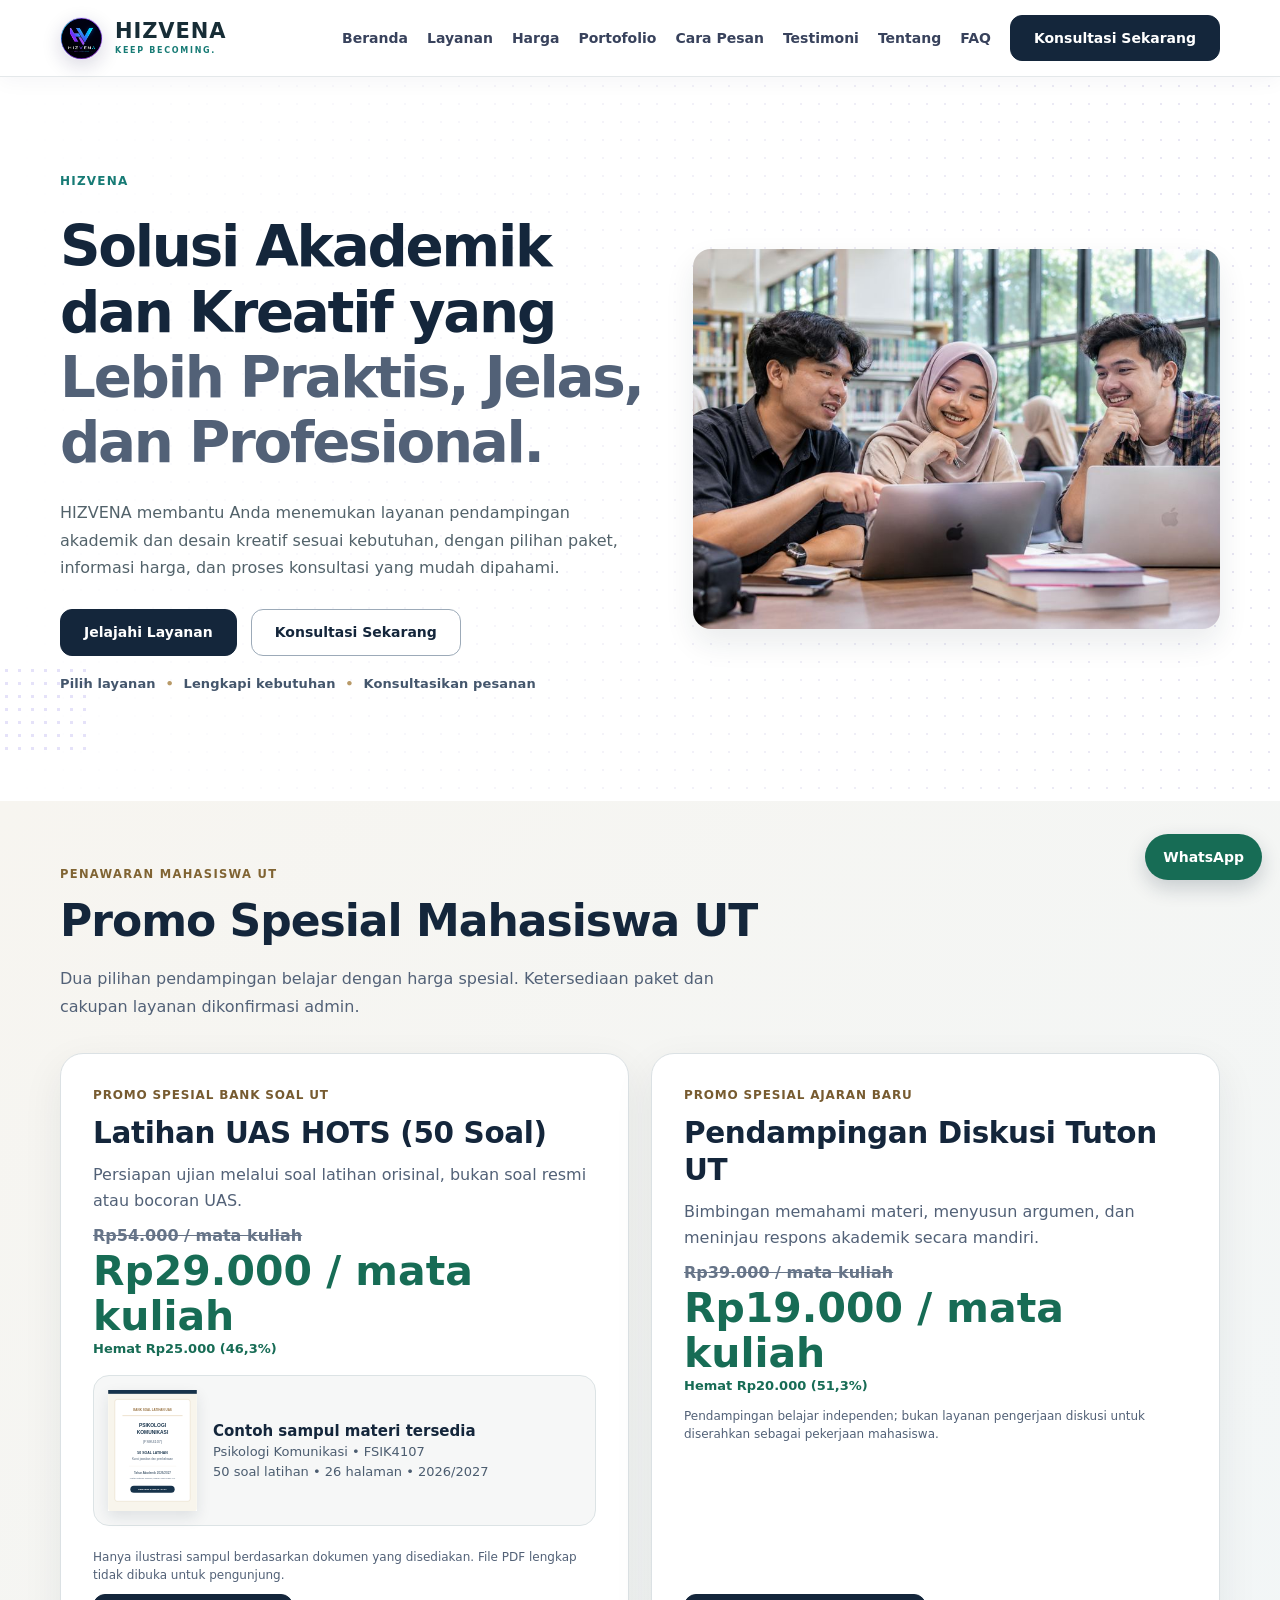
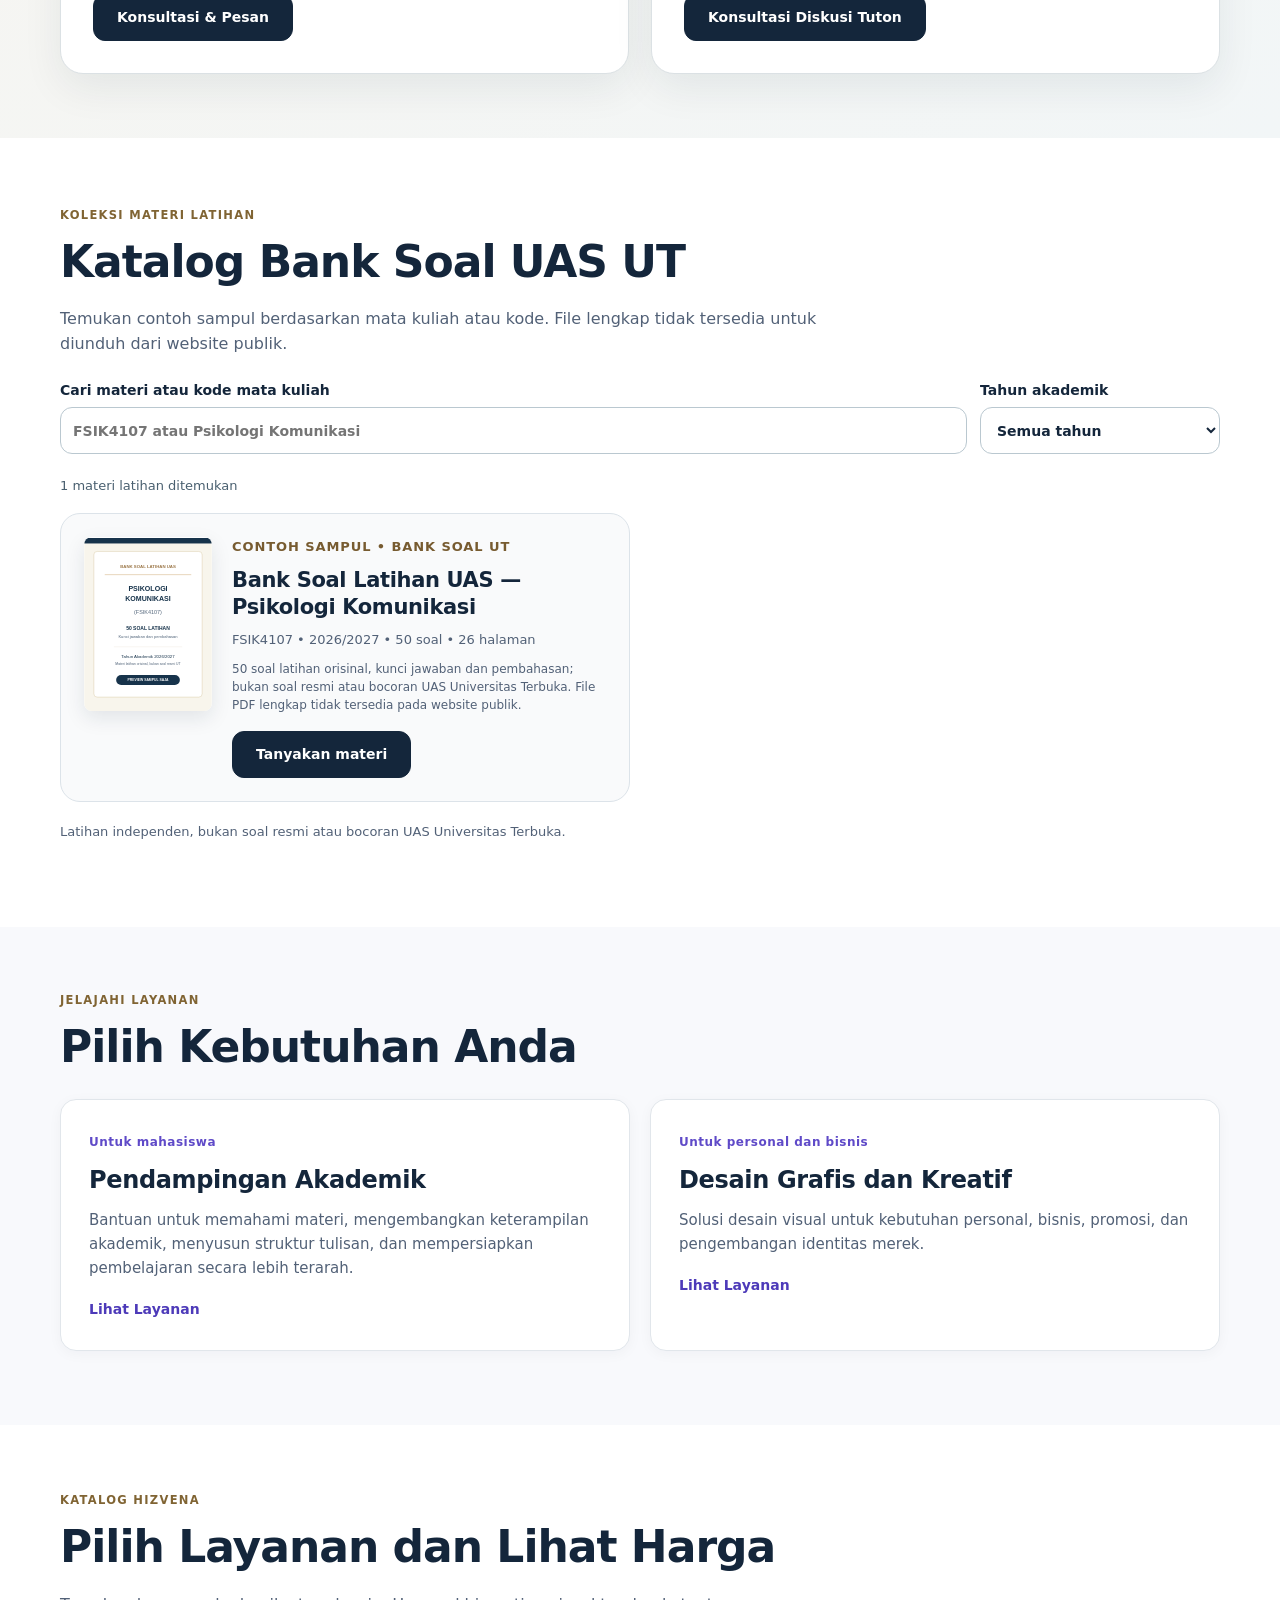
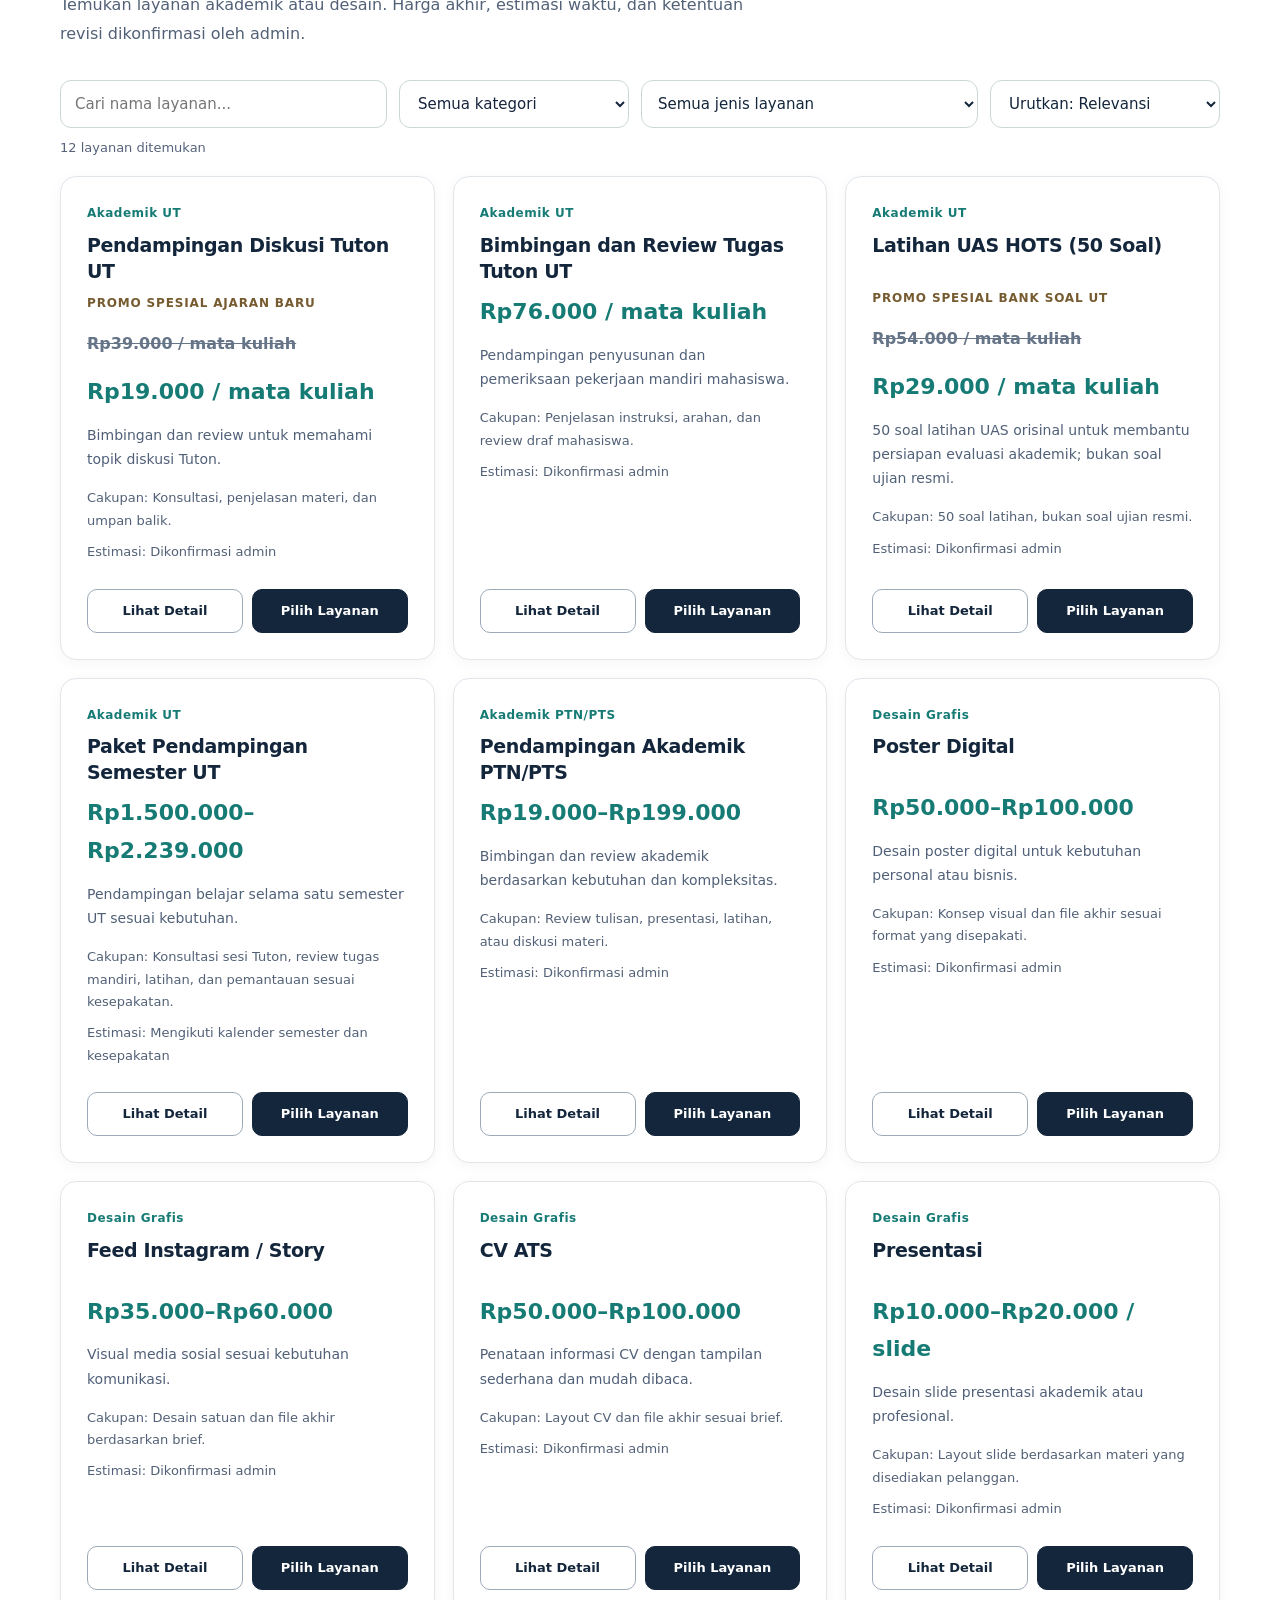
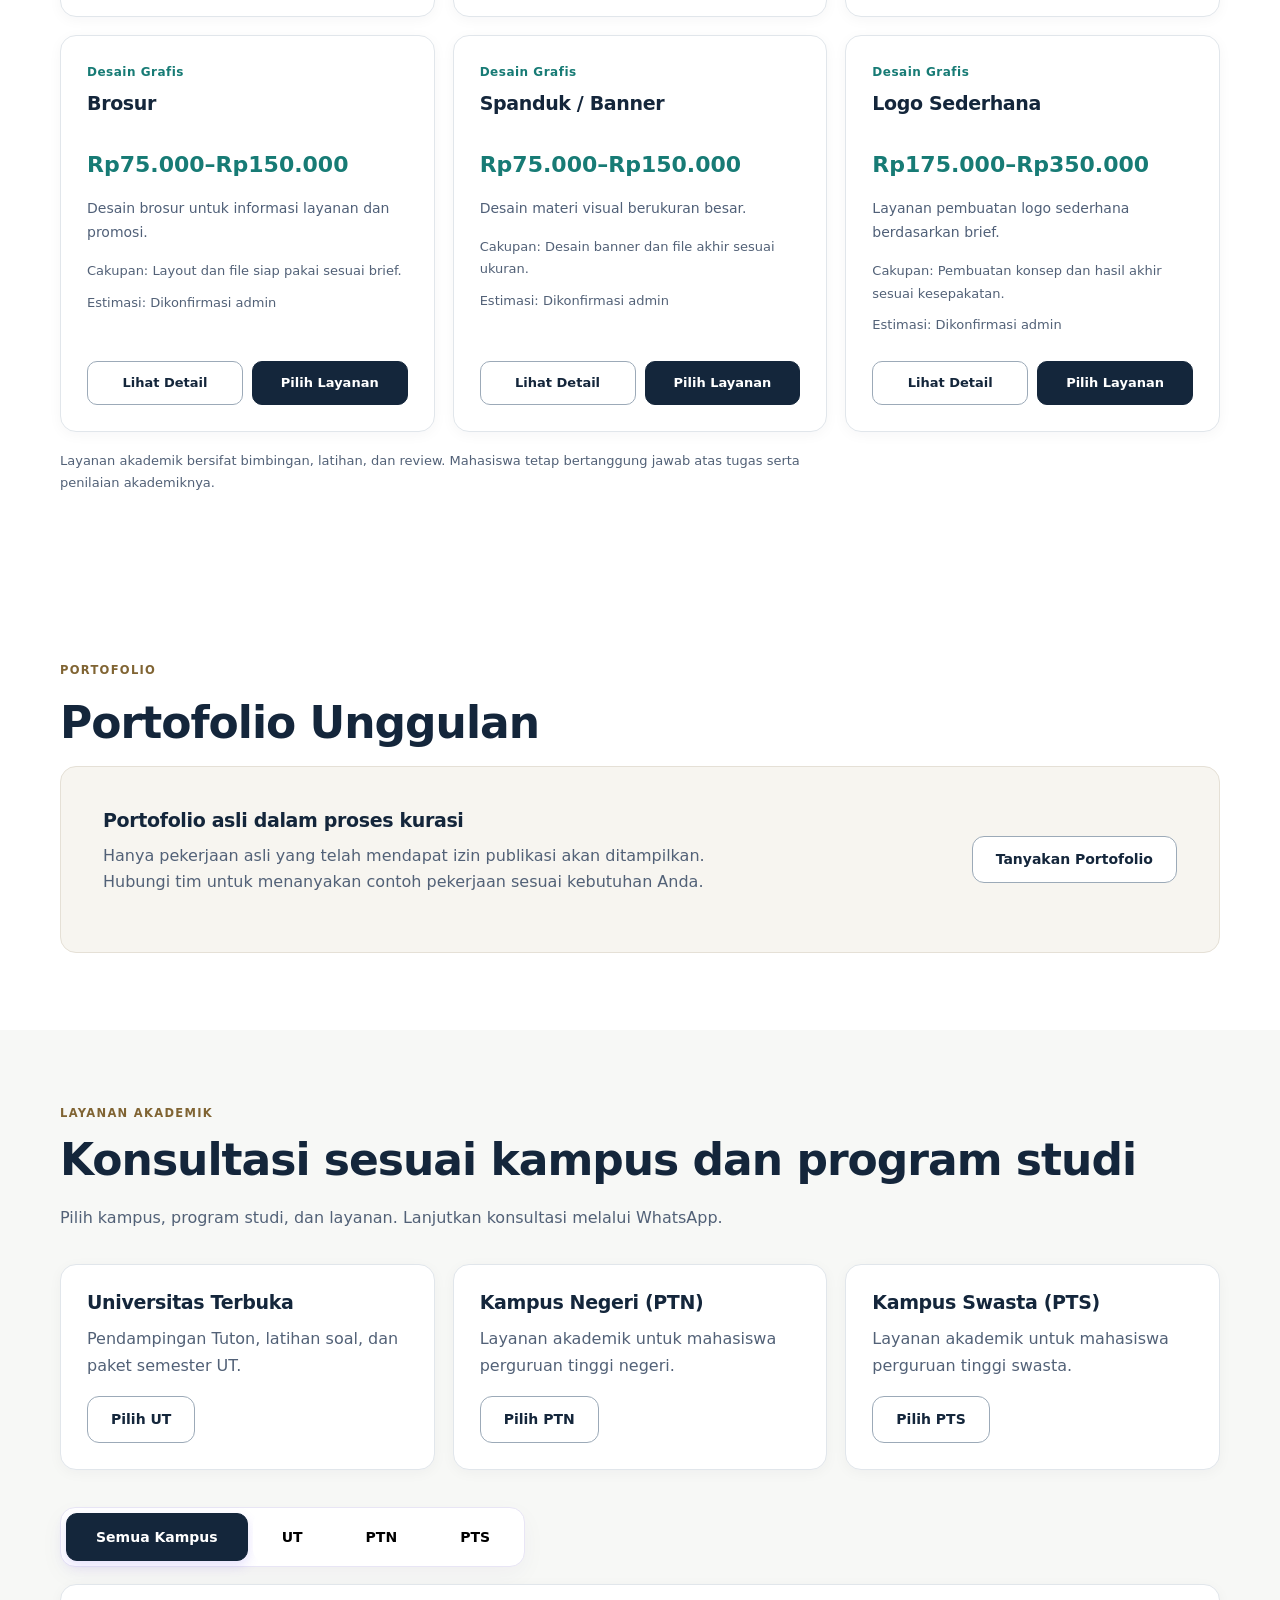
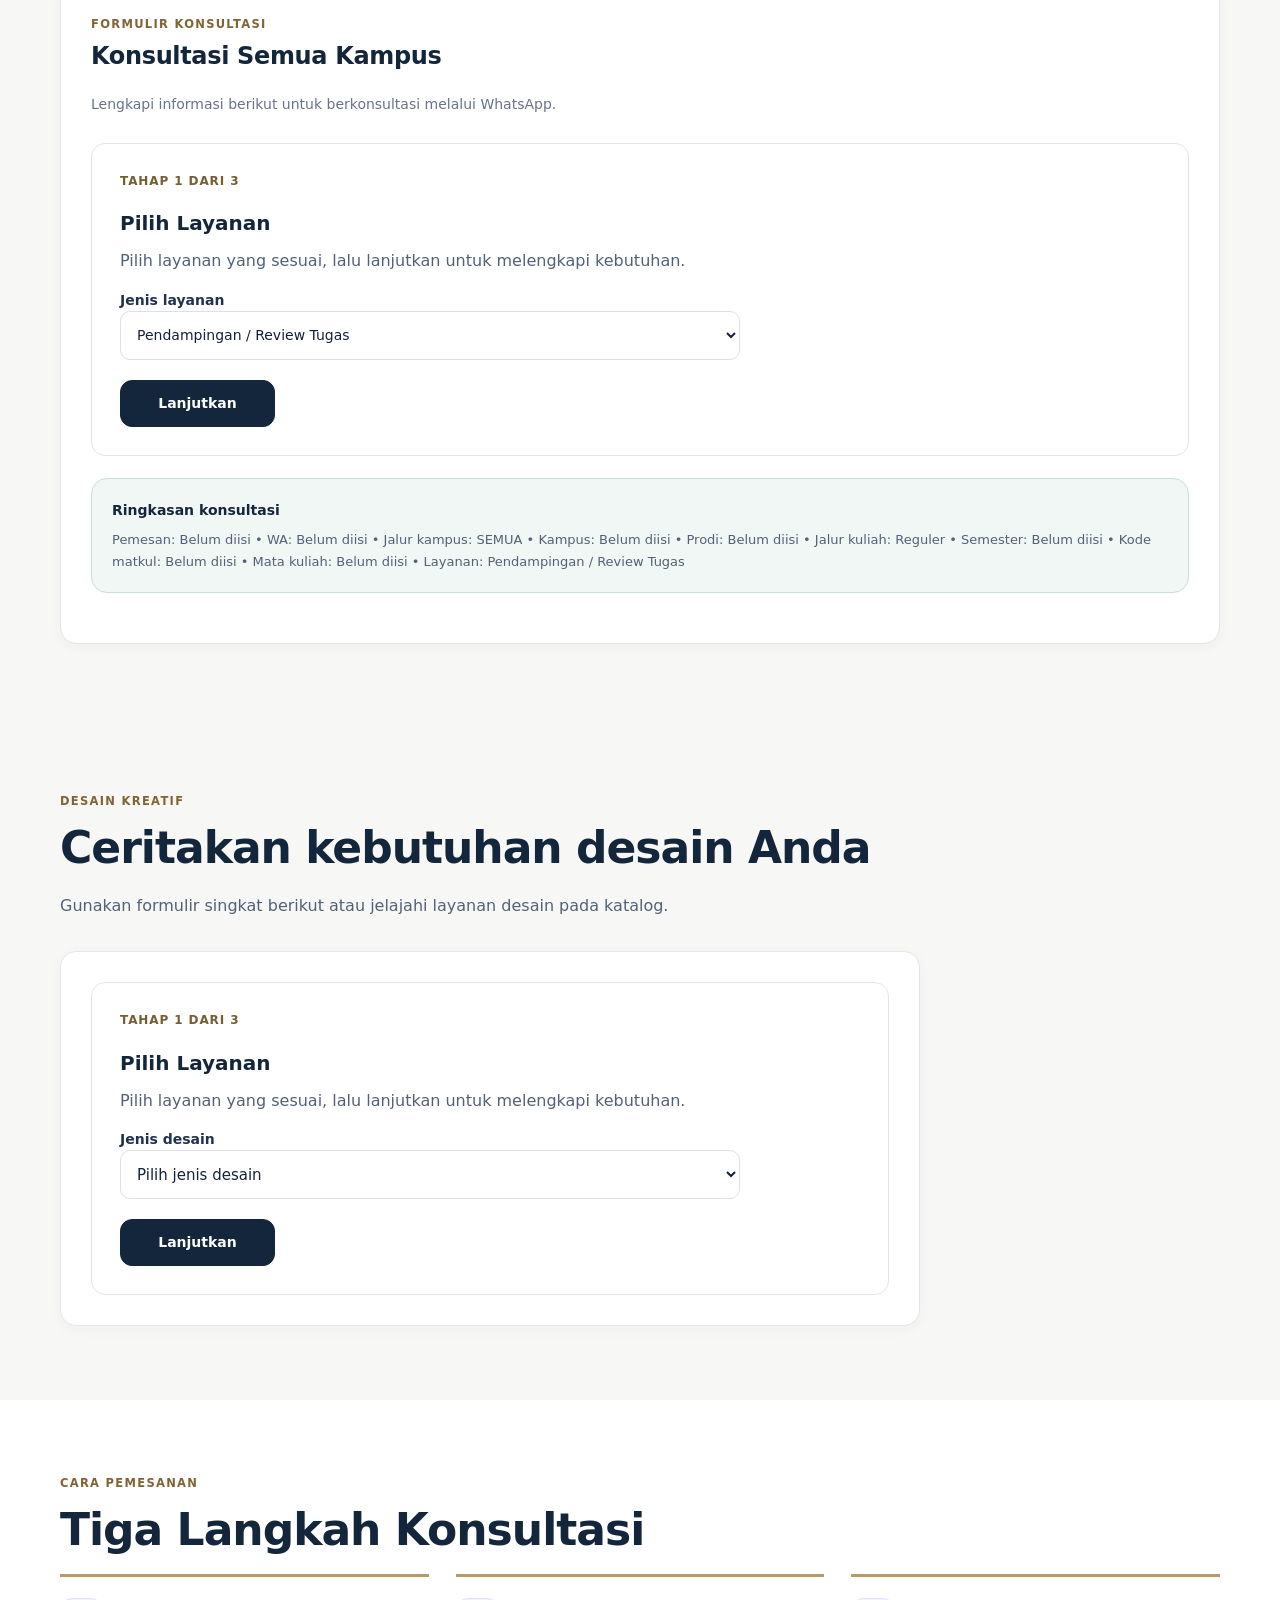
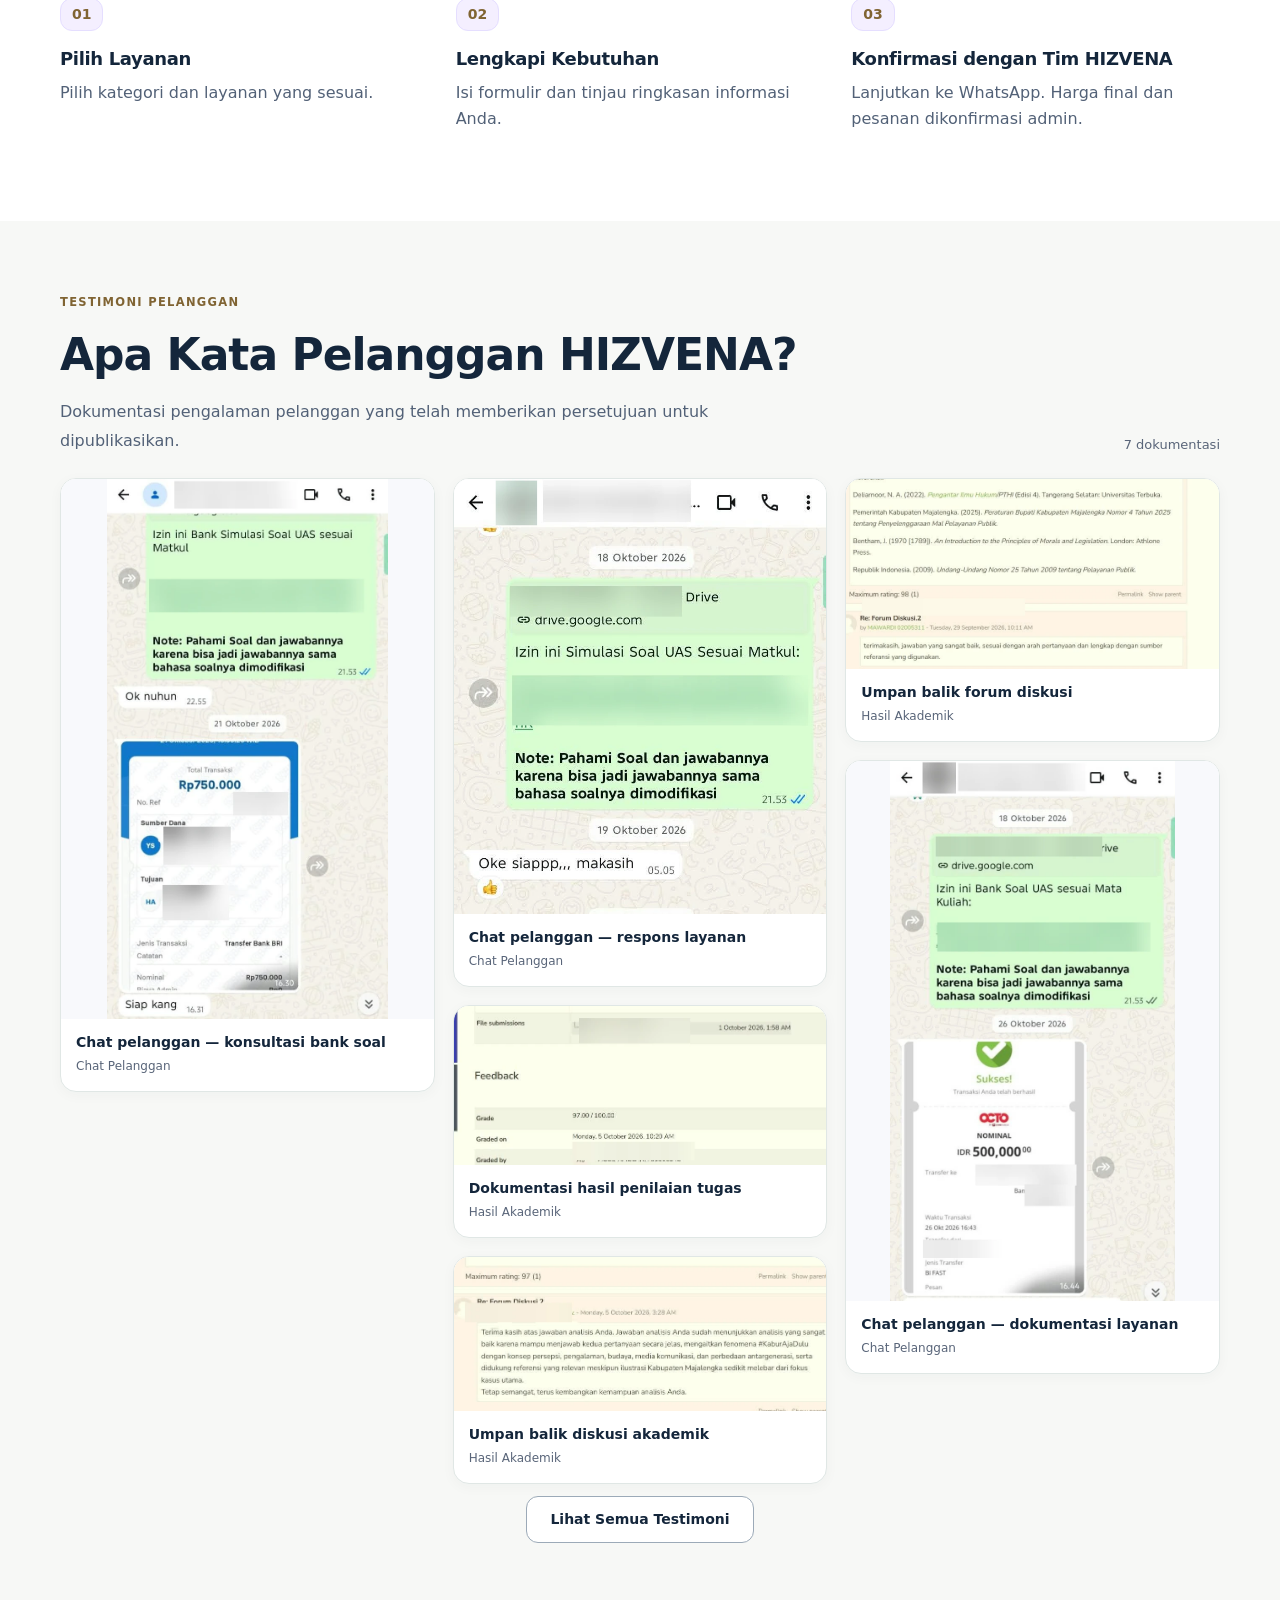
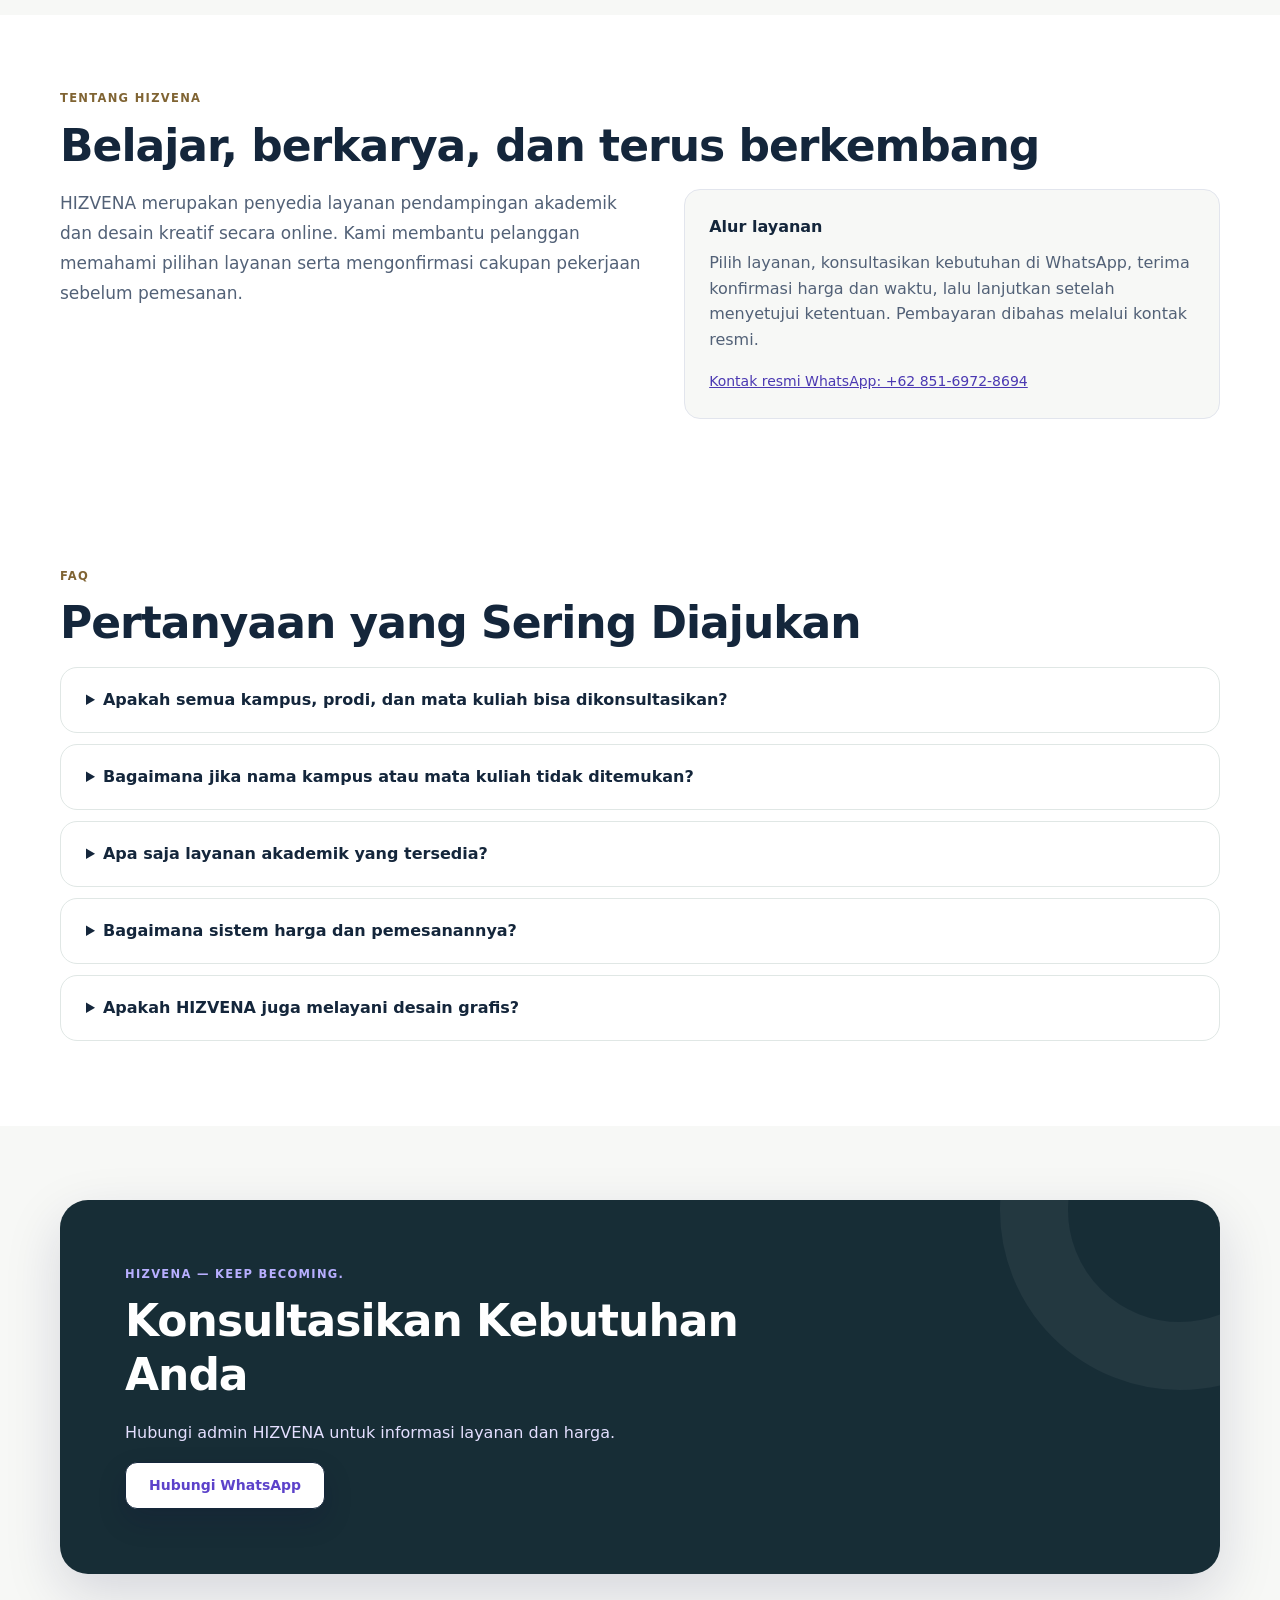
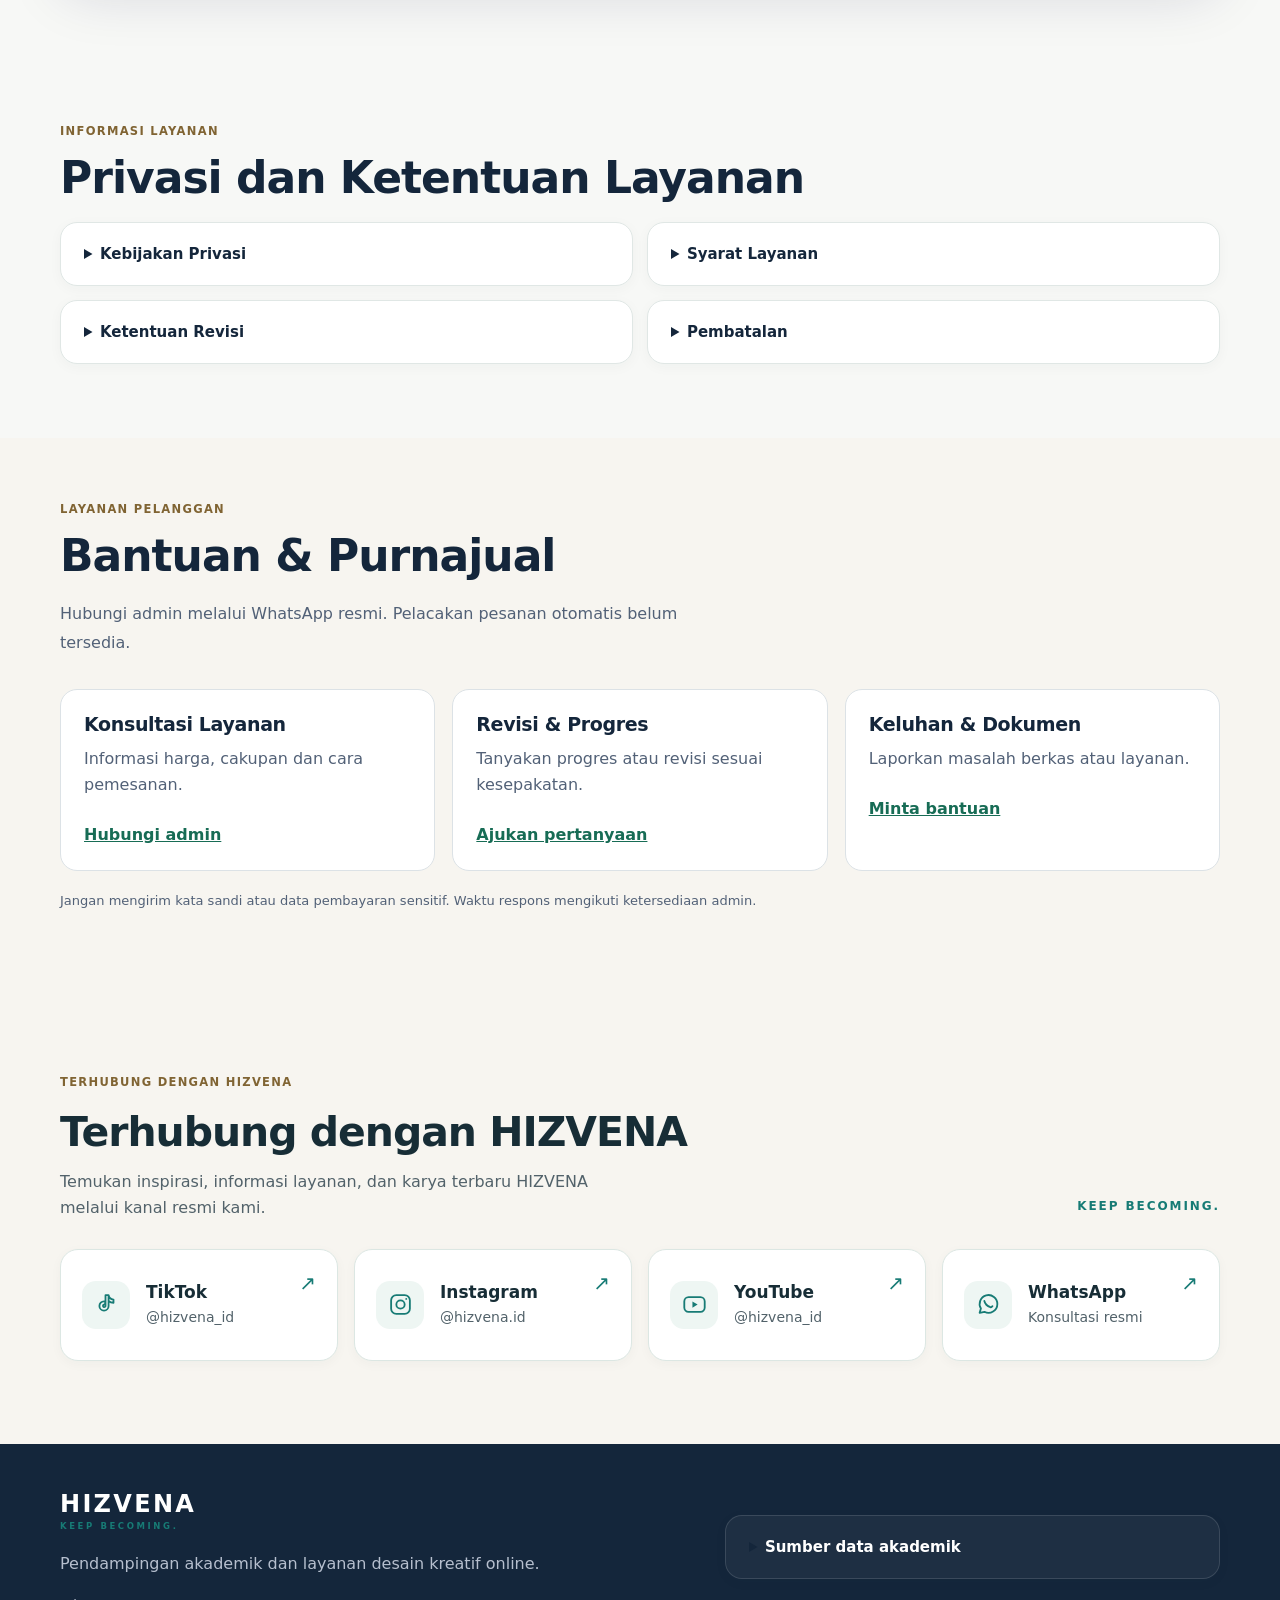
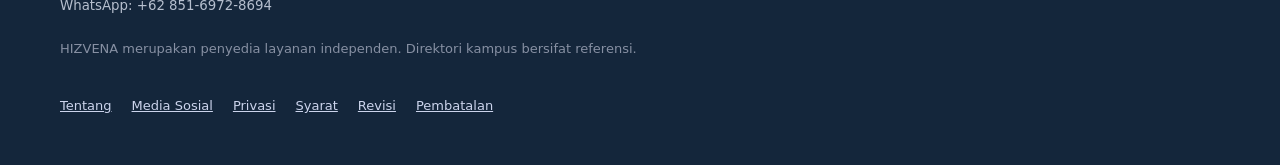
==== commit 069e3887: "Integrate V18.3 searchable UT library and support into homepage" ====
--- a/index.html
+++ b/index.html
@@ -5,7 +5,7 @@
 <meta name="theme-color" content="#14263B"><meta name="referrer" content="strict-origin-when-cross-origin"><link rel="preload" as="image" href="./assets/hero-campus-natural.jpg" fetchpriority="high"><link rel="icon" type="image/png" sizes="160x160" href="./assets/hizvena-favicon.png"><meta property="og:title" content="HIZVENA — KEEP BECOMING."><meta property="og:description" content="Pendampingan akademik dan desain kreatif dalam satu layanan online."><meta property="og:type" content="website">
 <style>
 :root{--navy:#0b1020;--violet:#7c5cff;--gray:#5b6578;--pale:#f5f3ff;--cyan:#35d6ff}*{box-sizing:border-box}html{scroll-behavior:smooth}body{margin:0;color:var(--navy);background:#fff;font:16px/1.65 system-ui,-apple-system,Segoe UI,sans-serif}a{text-decoration:none;color:inherit}button,input,textarea,select{font:inherit}button{cursor:pointer}.wrap{width:min(1150px,92%);margin:auto}header{position:sticky;top:0;z-index:9;background:#fffd;border-bottom:1px solid #e9eaf5;backdrop-filter:blur(13px)}.nav{min-height:74px;display:flex;align-items:center;justify-content:space-between;gap:15px}.brand{font-size:25px;font-weight:900;letter-spacing:2px}.brand small{display:block;font-size:9px;letter-spacing:3px;line-height:1;color:var(--violet)}nav{display:flex;align-items:center;gap:20px;font-size:14px}nav a:hover{color:var(--violet)}.btn{display:inline-flex;align-items:center;justify-content:center;border:0;border-radius:14px;padding:12px 21px;font-weight:700;background:var(--violet);color:white;min-height:46px}.btn:hover{filter:brightness(.92)}.btn.secondary{background:white;color:var(--violet);border:1px solid #d9d2ff}.menu{display:none;border:1px solid #ddd;background:white;border-radius:10px;padding:8px 12px}.hero{padding:90px 0;background:radial-gradient(circle at 85% 25%,#ebe4ff,transparent 36%),linear-gradient(115deg,#fff,#f8f7ff)}.heroGrid{display:grid;grid-template-columns:1.2fr .8fr;gap:38px;align-items:center}.eyebrow{color:var(--violet);font-size:13px;font-weight:850;letter-spacing:2px;text-transform:uppercase}h1{font-size:clamp(39px,5.3vw,70px);line-height:1.13;letter-spacing:-2.2px;margin:13px 0 20px}h1 span{color:var(--violet)}h2{font-size:clamp(29px,3.5vw,45px);line-height:1.2;letter-spacing:-1px;margin:8px 0 17px}h3{line-height:1.25;margin:0 0 10px}p{margin:0 0 16px;color:var(--gray)}.hero p{font-size:18px}.actions{display:flex;gap:10px;flex-wrap:wrap;margin-top:23px}.pills{display:flex;flex-wrap:wrap;gap:8px;margin-top:25px}.pill{border:1px solid #e4e2f0;background:white;border-radius:99px;padding:7px 12px;font-size:13px}.photo{border-radius:32px;min-height:340px;background:linear-gradient(145deg,#151a3a,#7359cc 65%,#35d6ff);color:white;padding:35px;display:flex;flex-direction:column;justify-content:flex-end;box-shadow:0 25px 70px #41348c30;position:relative;overflow:hidden}.photo:before{content:"";position:absolute;width:260px;height:260px;border-radius:50%;border:65px solid #ffffff13;top:-80px;right:-60px}.photo b{font-size:35px;line-height:1.2;z-index:1}.photo em{font-size:13px;opacity:.8;z-index:1}section{padding:76px 0}section.alt{background:#f8f8fe}.intro{max-width:690px;margin-bottom:25px}.cards{display:grid;grid-template-columns:repeat(3,1fr);gap:18px}.card{background:white;border:1px solid #e9e8f2;border-radius:21px;padding:26px;box-shadow:0 8px 30px #09122d05}.card:hover{border-color:#cfc4ff}.card .symbol{font-size:32px}.card .price{font-size:26px;font-weight:850;color:var(--violet);line-height:1.3}.card small{color:var(--gray)}.card a{margin-top:12px}.features{display:grid;grid-template-columns:repeat(3,1fr);gap:14px}.feature{padding:16px;background:#f6f4ff;border-radius:15px;font-weight:650}.tabs{display:flex;gap:8px;flex-wrap:wrap;margin:22px 0}.tab{padding:11px 20px;background:white;border:1px solid #ddd9f2;border-radius:12px}.tab[aria-selected=true]{background:var(--violet);color:white}.form{background:white;border:1px solid #e5e4f0;border-radius:24px;padding:25px;box-shadow:0 12px 55px #101a3710}.fields{display:grid;grid-template-columns:repeat(2,1fr);gap:18px}.field{display:flex;flex-direction:column;gap:5px;font-weight:650;font-size:14px}.field input,.field select,.field textarea{border:1px solid #d9dce6;border-radius:11px;padding:12px;width:100%;background:white;color:var(--navy)}.field:focus-within input,.field:focus-within select,.field:focus-within textarea{outline:2px solid #c8b9ff}.full{grid-column:1/-1}.hint{font-size:13px;color:var(--gray);margin-top:14px}.listing{display:grid;grid-template-columns:repeat(3,1fr);gap:16px}.listing .card{display:flex;flex-direction:column}.listing .btn{margin-top:auto}.steps{display:grid;grid-template-columns:repeat(4,1fr);gap:18px}.step{border-top:3px solid var(--violet);padding-top:13px}.step b{color:var(--violet)}.testimonial{min-height:230px;background:var(--pale);border:1px dashed #c9c0ee;border-radius:20px;display:flex;flex-direction:column;align-items:center;justify-content:center;text-align:center;padding:22px}.testimonial span{font-size:32px;color:var(--violet)}details{background:white;border:1px solid #e7e7f1;border-radius:15px;padding:18px 22px;margin-bottom:11px}summary{font-weight:750;cursor:pointer}details p{margin-top:12px}footer{background:#0b1020;color:white;padding:50px 0}footer p,footer small{color:#b6bfce}footer .brand{color:white}.notice{font-size:13px;color:#778198;margin-top:20px}a:focus-visible,button:focus-visible{outline:3px solid var(--cyan);outline-offset:3px}@media(max-width:800px){.heroGrid{grid-template-columns:1fr}.photo{min-height:240px}.cards,.features,.listing{grid-template-columns:repeat(2,1fr)}.steps{grid-template-columns:repeat(2,1fr)}nav{display:none;position:absolute;top:74px;left:0;right:0;background:white;padding:20px;flex-direction:column;align-items:stretch;box-shadow:0 20px 20px #0001}nav.open{display:flex}.menu{display:inline-block}}@media(max-width:550px){.hero{padding:55px 0}.cards,.features,.listing,.steps,.fields{grid-template-columns:1fr}.wrap{width:min(92%,500px)}section{padding:55px 0}h1{letter-spacing:-1.4px}.photo{min-height:190px}.card{padding:22px}}
-</style><link rel="stylesheet" href="./assets/design-v2.css"><link rel="stylesheet" href="./assets/directory-v3.css"><link rel="stylesheet" href="./assets/design-v4.css"><link rel="stylesheet" href="./assets/polish-v5.css"><link rel="stylesheet" href="./assets/signature-v6.css"><link rel="stylesheet" href="./assets/professional-v8.css"><link rel="stylesheet" href="./assets/final-v10.css"><link rel="stylesheet" href="./assets/public-v11.css"><link rel="stylesheet" href="./assets/testimonials-v12.css"><link rel="stylesheet" href="./assets/customer-ux-v13.css"><link rel="stylesheet" href="./assets/v17-premium.css"><link rel="stylesheet" href="./assets/v18-premium.css"><link rel="stylesheet" href="./assets/ut-promo-v18-2.css"></head><body>
+</style><link rel="stylesheet" href="./assets/design-v2.css"><link rel="stylesheet" href="./assets/directory-v3.css"><link rel="stylesheet" href="./assets/design-v4.css"><link rel="stylesheet" href="./assets/polish-v5.css"><link rel="stylesheet" href="./assets/signature-v6.css"><link rel="stylesheet" href="./assets/professional-v8.css"><link rel="stylesheet" href="./assets/final-v10.css"><link rel="stylesheet" href="./assets/public-v11.css"><link rel="stylesheet" href="./assets/testimonials-v12.css"><link rel="stylesheet" href="./assets/customer-ux-v13.css"><link rel="stylesheet" href="./assets/v17-premium.css"><link rel="stylesheet" href="./assets/v18-premium.css"><link rel="stylesheet" href="./assets/ut-promo-v18-2.css"><link rel="stylesheet" href="./assets/ut-library-v18-3.css"></head><body>
 <header><div class="wrap nav"><a class="brand" href="#top" aria-label="Beranda HIZVENA"><img src="./assets/hizvena-favicon.png" width="43" height="43" alt="" loading="eager" style="border-radius:50%;object-fit:cover;flex:none"><span>HIZVENA<small>KEEP BECOMING.</small></span></a><button class="menu" id="menu" aria-controls="nav" aria-label="Buka menu" aria-expanded="false"><span aria-hidden="true">☰</span></button><nav id="nav"><a href="#top">Beranda</a><a href="#layanan">Layanan</a><a href="#katalog">Harga</a><a href="#portofolio">Portofolio</a><a href="#cara-pemesanan">Cara Pesan</a><a id="testimonialNavLink" href="#testimoni" hidden>Testimoni</a><a href="#tentang">Tentang</a><a href="#faq">FAQ</a><a class="btn" href="https://wa.me/6285169728694" target="_blank" rel="noopener noreferrer">Konsultasi Sekarang</a></nav></div></header>
 <main id="top"><div class="hero"><div class="wrap heroGrid"><div><div class="eyebrow">HIZVENA</div><h1>Solusi Akademik dan Kreatif yang<br><span>Lebih Praktis, Jelas, dan Profesional.</span></h1><p>HIZVENA membantu Anda menemukan layanan pendampingan akademik dan desain kreatif sesuai kebutuhan, dengan pilihan paket, informasi harga, dan proses konsultasi yang mudah dipahami.</p><div class="actions"><a class="btn" href="#katalog">Jelajahi Layanan</a><a class="btn secondary" href="https://wa.me/6285169728694" target="_blank" rel="noopener noreferrer">Konsultasi Sekarang</a></div><p class="v18-microcopy">Pilih layanan <span aria-hidden="true">•</span> Lengkapi kebutuhan <span aria-hidden="true">•</span> Konsultasikan pesanan</p></div><div class="hero-art" style="position:relative"><div class="photo photo-natural clean-hero" role="img" aria-label="Tiga mahasiswa Indonesia berdiskusi di perpustakaan kampus"></div></div></div></div>
 
@@ -13,6 +13,7 @@
 <article class="ut-promo-card" data-promo-id="ut-bank"><span class="ut-promo-label">PROMO SPESIAL BANK SOAL UT</span><h3 data-promo-name>Latihan UAS HOTS (50 Soal)</h3><p>Persiapan ujian melalui soal latihan orisinal, bukan soal resmi atau bocoran UAS.</p><div><div class="ut-promo-old" data-promo-original>Rp54.000 / mata kuliah</div><div class="ut-promo-new" data-promo-price>Rp29.000 / mata kuliah</div><div class="ut-promo-save">Hemat Rp25.000 (46,3%)</div></div><div class="ut-preview"><img src="./assets/cover-fsik4107.svg" width="89" height="121" loading="lazy" alt="Pratinjau sampul Bank Soal Psikologi Komunikasi FSIK4107"><div class="ut-preview-detail"><strong>Contoh sampul materi tersedia</strong>Psikologi Komunikasi • FSIK4107<br>50 soal latihan • 26 halaman • 2026/2027</div></div><p class="ut-preview-note">Hanya ilustrasi sampul berdasarkan dokumen yang disediakan. File PDF lengkap tidak dibuka untuk pengunjung.</p><button class="btn" type="button" data-promo-action>Konsultasi &amp; Pesan</button></article>
 <article class="ut-promo-card" data-promo-id="ut-diskusi"><span class="ut-promo-label">PROMO SPESIAL AJARAN BARU</span><h3 data-promo-name>Pendampingan Diskusi Tuton UT</h3><p>Bimbingan memahami materi, menyusun argumen, dan meninjau respons akademik secara mandiri.</p><div><div class="ut-promo-old" data-promo-original>Rp39.000 / mata kuliah</div><div class="ut-promo-new" data-promo-price>Rp19.000 / mata kuliah</div><div class="ut-promo-save">Hemat Rp20.000 (51,3%)</div></div><p class="ut-preview-note">Pendampingan belajar independen; bukan layanan pengerjaan diskusi untuk diserahkan sebagai pekerjaan mahasiswa.</p><button class="btn" type="button" data-promo-action>Konsultasi Diskusi Tuton</button></article>
 </div></div></section>
+<section id="ut-library" class="ut-library" aria-labelledby="ut-library-title"><div class="wrap"><div class="ut-library-header"><div class="eyebrow">KOLEKSI MATERI LATIHAN</div><h2 id="ut-library-title">Katalog Bank Soal UAS UT</h2><p>Temukan contoh sampul berdasarkan mata kuliah atau kode. File lengkap tidak tersedia untuk diunduh dari website publik.</p></div><div class="ut-library-tools"><label for="ut-library-query">Cari materi atau kode mata kuliah<input id="ut-library-query" type="search" placeholder="FSIK4107 atau Psikologi Komunikasi" autocomplete="off"></label><label for="ut-library-year">Tahun akademik<select id="ut-library-year"><option value="">Semua tahun</option></select></label></div><p id="ut-library-count" class="ut-library-count" role="status" aria-live="polite">Memuat daftar materi...</p><div id="ut-library-results" class="ut-library-results"><p class="ut-library-state">Memuat katalog sampul...</p></div><p class="ut-help-note">Latihan independen, bukan soal resmi atau bocoran UAS Universitas Terbuka.</p></div></section>
 <section class="service-paths" id="layanan"><div class="wrap"><div class="eyebrow">JELAJAHI LAYANAN</div><h2>Pilih Kebutuhan Anda</h2><div class="two-paths"><a class="path-card" href="#katalog" data-catalog-filter="akademik"><span>Untuk mahasiswa</span><h3>Pendampingan Akademik</h3><p>Bantuan untuk memahami materi, mengembangkan keterampilan akademik, menyusun struktur tulisan, dan mempersiapkan pembelajaran secara lebih terarah.</p><strong>Lihat Layanan</strong></a><a class="path-card" href="#katalog" data-catalog-filter="desain"><span>Untuk personal dan bisnis</span><h3>Desain Grafis dan Kreatif</h3><p>Solusi desain visual untuk kebutuhan personal, bisnis, promosi, dan pengembangan identitas merek.</p><strong>Lihat Layanan</strong></a></div></div></section>
 <section id="katalog" class="catalog-section"><div class="wrap"><div class="eyebrow">KATALOG HIZVENA</div><h2>Pilih Layanan dan Lihat Harga</h2><p class="intro">Temukan layanan akademik atau desain. Harga akhir, estimasi waktu, dan ketentuan revisi dikonfirmasi oleh admin.</p><div class="catalog-controls"><label for="catalogQuery" class="sr-only">Cari layanan</label><input id="catalogQuery" type="search" placeholder="Cari nama layanan..." autocomplete="off"><label for="catalogCategory" class="sr-only">Kategori layanan</label><select id="catalogCategory"><option value="semua">Semua kategori</option><option value="akademik-ut">Akademik UT</option><option value="akademik-umum">Akademik PTN/PTS</option><option value="desain">Desain Grafis</option></select><label for="catalogType" class="sr-only">Jenis layanan</label><select id="catalogType"><option value="semua">Semua jenis layanan</option></select><label for="catalogSort" class="sr-only">Urutkan layanan</label><select id="catalogSort"><option value="relevansi">Urutkan: Relevansi</option><option value="harga-asc">Harga: Terendah</option><option value="harga-desc">Harga: Tertinggi</option><option value="nama">Nama: A–Z</option></select></div><p id="catalogCount" class="catalog-count" aria-live="polite"></p><p id="catalogLoadError" class="v18-error" role="alert" hidden>Daftar layanan belum dapat dimuat. Periksa koneksi internet atau hubungi WhatsApp HIZVENA.</p><div class="listing" id="catalogCards" aria-live="polite"></div><p class="catalog-footnote">Layanan akademik bersifat bimbingan, latihan, dan review. Mahasiswa tetap bertanggung jawab atas tugas serta penilaian akademiknya.</p></div></section>
 <section class="portfolio-v17" id="portofolio"><div class="wrap"><p class="eyebrow">PORTOFOLIO</p><h2>Portofolio Unggulan</h2><div class="portfolio-empty"><div><h3>Portofolio asli dalam proses kurasi</h3><p>Hanya pekerjaan asli yang telah mendapat izin publikasi akan ditampilkan. Hubungi tim untuk menanyakan contoh pekerjaan sesuai kebutuhan Anda.</p></div><a class="btn secondary" href="https://wa.me/6285169728694" target="_blank" rel="noopener noreferrer">Tanyakan Portofolio</a></div></div></section><section class="alt" id="akademik"><div id="program" class="anchor-target" aria-hidden="true"></div><div class="wrap"><div class="eyebrow">LAYANAN AKADEMIK</div><h2>Konsultasi sesuai kampus dan program studi</h2><p class="intro">Pilih kampus, program studi, dan layanan. Lanjutkan konsultasi melalui WhatsApp.</p><div class="cards"><div class="card"><h3>Universitas Terbuka</h3><p>Pendampingan Tuton, latihan soal, dan paket semester UT.</p><button class="btn secondary" data-mode="UT">Pilih UT</button></div><div class="card"><h3>Kampus Negeri (PTN)</h3><p>Layanan akademik untuk mahasiswa perguruan tinggi negeri.</p><button class="btn secondary" data-mode="PTN">Pilih PTN</button></div><div class="card"><h3>Kampus Swasta (PTS)</h3><p>Layanan akademik untuk mahasiswa perguruan tinggi swasta.</p><button class="btn secondary" data-mode="PTS">Pilih PTS</button></div></div><div class="tabs" role="tablist" aria-label="Pilih kategori kampus"><button class="tab" data-mode="SEMUA" role="tab" aria-selected="true">Semua Kampus</button><button class="tab" data-mode="UT" role="tab" aria-selected="false">UT</button><button class="tab" data-mode="PTN" role="tab" aria-selected="false">PTN</button><button class="tab" data-mode="PTS" role="tab" aria-selected="false">PTS</button></div><form class="form" id="consultForm">
@@ -57,6 +58,7 @@
 </dialog>
 <section id="tentang"><div class="wrap"><div class="eyebrow">TENTANG HIZVENA</div><h2>Belajar, berkarya, dan terus berkembang</h2><div class="about-grid"><p>HIZVENA merupakan penyedia layanan pendampingan akademik dan desain kreatif secara online. Kami membantu pelanggan memahami pilihan layanan serta mengonfirmasi cakupan pekerjaan sebelum pemesanan.</p><div class="about-note"><strong>Alur layanan</strong><p>Pilih layanan, konsultasikan kebutuhan di WhatsApp, terima konfirmasi harga dan waktu, lalu lanjutkan setelah menyetujui ketentuan. Pembayaran dibahas melalui kontak resmi.</p><a href="https://wa.me/6285169728694" target="_blank" rel="noopener">Kontak resmi WhatsApp: +62 851-6972-8694</a></div></div></div></section><section id="faq"><div class="wrap"><div class="eyebrow">FAQ</div><h2>Pertanyaan yang Sering Diajukan</h2><details><summary>Apakah semua kampus, prodi, dan mata kuliah bisa dikonsultasikan?</summary><p>Mahasiswa UT, PTN, dan PTS dapat mengajukan kebutuhan. Ketersediaan layanan diperiksa admin sebelum order.</p></details><details><summary>Bagaimana jika nama kampus atau mata kuliah tidak ditemukan?</summary><p>Masukkan nama atau kode secara manual dan lanjutkan konsultasi WhatsApp untuk verifikasi.</p></details><details><summary>Apa saja layanan akademik yang tersedia?</summary><p>Diskusi dan tugas Tuton UT, bank soal latihan HOTS, paket semester UT, review tulisan dan presentasi, konsultasi penelitian, serta bimbingan akademik lainnya.</p></details><details><summary>Bagaimana sistem harga dan pemesanannya?</summary><p>Pilih layanan, kirim rincian melalui WhatsApp, lalu admin mengonfirmasi ruang lingkup, biaya, tenggat, serta langkah pembayaran.</p></details><details><summary>Apakah HIZVENA juga melayani desain grafis?</summary><p>Ya, termasuk poster, feed/story Instagram, CV ATS, slide presentasi, brosur, spanduk dan logo sederhana.</p></details></div></section>
 <section class="alt"><div class="wrap"><div class="final-cta"><div class="eyebrow" style="color:#b8afff">HIZVENA — KEEP BECOMING.</div><h2>Konsultasikan Kebutuhan Anda</h2><p>Hubungi admin HIZVENA untuk informasi layanan dan harga.</p><a class="btn" href="https://wa.me/6285169728694" target="_blank" rel="noopener">Hubungi WhatsApp</a></div></div></section><section class="alt" id="ketentuan"><div class="wrap"><div class="eyebrow">INFORMASI LAYANAN</div><h2>Privasi dan Ketentuan Layanan</h2><div class="policy-grid"><details id="privasi"><summary>Kebijakan Privasi</summary><p>Formulir publik menyiapkan pesan untuk WhatsApp. Informasi yang kamu isi tidak disimpan oleh formulir website. Setelah membuka WhatsApp, data diproses melalui layanan WhatsApp sesuai kebijakannya. Jangan kirim informasi sensitif yang tidak diperlukan.</p></details><details id="syarat"><summary>Syarat Layanan</summary><p>Penawaran harga, jadwal, hasil pekerjaan, dan cakupan layanan baru berlaku setelah dikonfirmasi admin. Pendampingan akademik ditujukan untuk belajar, latihan, dan peninjauan; bukan pengerjaan ujian atau tugas yang harus dinilai sebagai karya sendiri.</p></details><details id="revisi"><summary>Ketentuan Revisi</summary><p>Jumlah revisi dan cakupannya disepakati sebelum pekerjaan dimulai. Permintaan di luar lingkup awal dapat memengaruhi biaya dan waktu pengerjaan.</p></details><details id="pembatalan"><summary>Pembatalan</summary><p>Pembatalan dan kemungkinan pengembalian dana bergantung pada tahap pekerjaan dan kesepakatan tertulis yang telah dibuat dengan admin. Tanyakan ketentuan sebelum melakukan pembayaran.</p></details></div></div></section>
+<section id="bantuan" class="ut-help" aria-labelledby="ut-help-title"><div class="wrap"><div class="eyebrow">LAYANAN PELANGGAN</div><h2 id="ut-help-title">Bantuan &amp; Purnajual</h2><p class="intro">Hubungi admin melalui WhatsApp resmi. Pelacakan pesanan otomatis belum tersedia.</p><div class="ut-help-grid"><article class="ut-help-card"><h3>Konsultasi Layanan</h3><p>Informasi harga, cakupan dan cara pemesanan.</p><a href="https://wa.me/6285169728694?text=Halo%20Admin%20HIZVENA%2C%20saya%20ingin%20konsultasi%20layanan." target="_blank" rel="noopener noreferrer">Hubungi admin</a></article><article class="ut-help-card"><h3>Revisi &amp; Progres</h3><p>Tanyakan progres atau revisi sesuai kesepakatan.</p><a href="https://wa.me/6285169728694?text=Halo%20Admin%20HIZVENA%2C%20saya%20ingin%20menanyakan%20progres%20atau%20revisi." target="_blank" rel="noopener noreferrer">Ajukan pertanyaan</a></article><article class="ut-help-card"><h3>Keluhan &amp; Dokumen</h3><p>Laporkan masalah berkas atau layanan.</p><a href="https://wa.me/6285169728694?text=Halo%20Admin%20HIZVENA%2C%20saya%20ingin%20melaporkan%20kendala%20dokumen%20atau%20layanan." target="_blank" rel="noopener noreferrer">Minta bantuan</a></article></div><p class="ut-help-note">Jangan mengirim kata sandi atau data pembayaran sensitif. Waktu respons mengikuti ketersediaan admin.</p></div></section>
 <section class="social-connect" id="sosial-media" aria-labelledby="socialConnectTitle"><div class="wrap">
 <div class="social-connect-heading"><div><p class="eyebrow">TERHUBUNG DENGAN HIZVENA</p><h2 id="socialConnectTitle">Terhubung dengan HIZVENA</h2><p>Temukan inspirasi, informasi layanan, dan karya terbaru HIZVENA melalui kanal resmi kami.</p></div><span class="social-connect-tagline">KEEP BECOMING.</span></div>
 <div class="social-connect-grid">
@@ -87,4 +89,4 @@
 document.querySelectorAll('[data-mode]').forEach(b=>b.addEventListener('click',()=>{setMode(b.dataset.mode);if(b.role!=='tab')document.getElementById('consultForm').scrollIntoView({behavior:'smooth',block:'start'})}));setMode('SEMUA');
 // Konsultasi akademik ditangani oleh directory-v8.js + customer-journey-v15.js.
 const menu=document.getElementById('menu'),nav=document.getElementById('nav');const closeMenu=(restore=false)=>{nav.classList.remove('open');menu.setAttribute('aria-expanded','false');menu.setAttribute('aria-label','Buka menu');if(restore)menu.focus()};menu.addEventListener('click',()=>{const open=nav.classList.toggle('open');menu.setAttribute('aria-expanded',String(open));menu.setAttribute('aria-label',open?'Tutup menu':'Buka menu')});nav.querySelectorAll('a').forEach(x=>x.addEventListener('click',()=>closeMenu()));document.addEventListener('keydown',e=>{if(e.key==='Escape'&&nav.classList.contains('open'))closeMenu(true)});document.addEventListener('pointerdown',e=>{if(nav.classList.contains('open')&&!nav.contains(e.target)&&!menu.contains(e.target))closeMenu()});
-</script><script src="./assets/design-v2.js" defer></script><script src="./assets/customer-journey-v15.js" defer></script><script src="./assets/directory-v8.js" defer></script><script src="./assets/catalog-v11.js" defer></script><script src="./assets/testimonials-v12.js" defer></script><script src="./assets/wizard-v18.js" defer></script><script src="./assets/ut-promo-v18-2.js" defer></script></body></html>+</script><script src="./assets/design-v2.js" defer></script><script src="./assets/customer-journey-v15.js" defer></script><script src="./assets/directory-v8.js" defer></script><script src="./assets/catalog-v11.js" defer></script><script src="./assets/testimonials-v12.js" defer></script><script src="./assets/wizard-v18.js" defer></script><script src="./assets/ut-promo-v18-2.js" defer></script><script src="./assets/ut-library-v18-3.js" defer></script></body></html>
--- a/assets/ut-library-v18-3.css
+++ b/assets/ut-library-v18-3.css
@@ -0,0 +1,5 @@
+/* V18.3: searchable public metadata and cover-only UT training catalogue */
+.ut-library{background:#fff;padding:68px 0}.ut-library-header{max-width:760px}.ut-library-tools{display:grid;grid-template-columns:1fr minmax(155px,240px);gap:13px;margin:22px 0}.ut-library-tools label{font-size:14px;font-weight:700;color:#14263b;display:block}.ut-library-tools input,.ut-library-tools select{width:100%;min-height:47px;padding:10px 12px;margin-top:6px;border:1px solid #bac8d0;border-radius:12px;background:#fff;color:#14263b}.ut-library-results{display:grid;grid-template-columns:repeat(2,minmax(0,1fr));gap:20px}.ut-library-item{display:flex;gap:20px;padding:23px;border:1px solid #dce3e9;border-radius:20px;background:#f9fafb;min-width:0}.ut-library-cover{width:128px;height:174px;object-fit:contain;flex:none;background:white;border-radius:8px;box-shadow:0 7px 20px #14263b1a}.ut-library-meta{min-width:0}.ut-library-meta h3{font-size:21px;line-height:1.3;margin:5px 0 9px}.ut-library-meta p{font-size:13px;line-height:1.5;margin-bottom:10px}.ut-library-meta .btn{margin-top:7px}.ut-library-small{font-size:12px!important;color:#526177}.ut-library-state{padding:18px;background:#f7f5f0;border-radius:13px;grid-column:1/-1}.ut-library-count{font-size:13px;color:#4a6070}.ut-help{padding:62px 0;background:#f7f5f0}.ut-help-grid{display:grid;grid-template-columns:repeat(3,minmax(0,1fr));gap:17px;margin-top:24px}.ut-help-card{border:1px solid #dce2e6;background:#fff;padding:23px;border-radius:17px}.ut-help-card h3{font-size:19px}.ut-help-card a{display:inline-block;margin-top:8px;text-decoration:underline;color:#176c55;font-weight:750}.ut-help-note{font-size:13px;color:#526177;margin-top:20px}
+@media(max-width:900px){.ut-library-results{grid-template-columns:1fr}.ut-help-grid{grid-template-columns:1fr 1fr}}
+@media(max-width:600px){.ut-library{padding:52px 0}.ut-library-tools,.ut-help-grid{grid-template-columns:1fr}.ut-library-item{gap:13px;padding:15px}.ut-library-cover{width:92px;height:128px}.ut-library-meta h3{font-size:18px}.ut-library-meta .btn{width:100%;font-size:13px;padding:10px}.ut-help{padding:52px 0}}
+@media(max-width:350px){.ut-library-cover{width:75px;height:104px}.ut-library-item{gap:10px}}
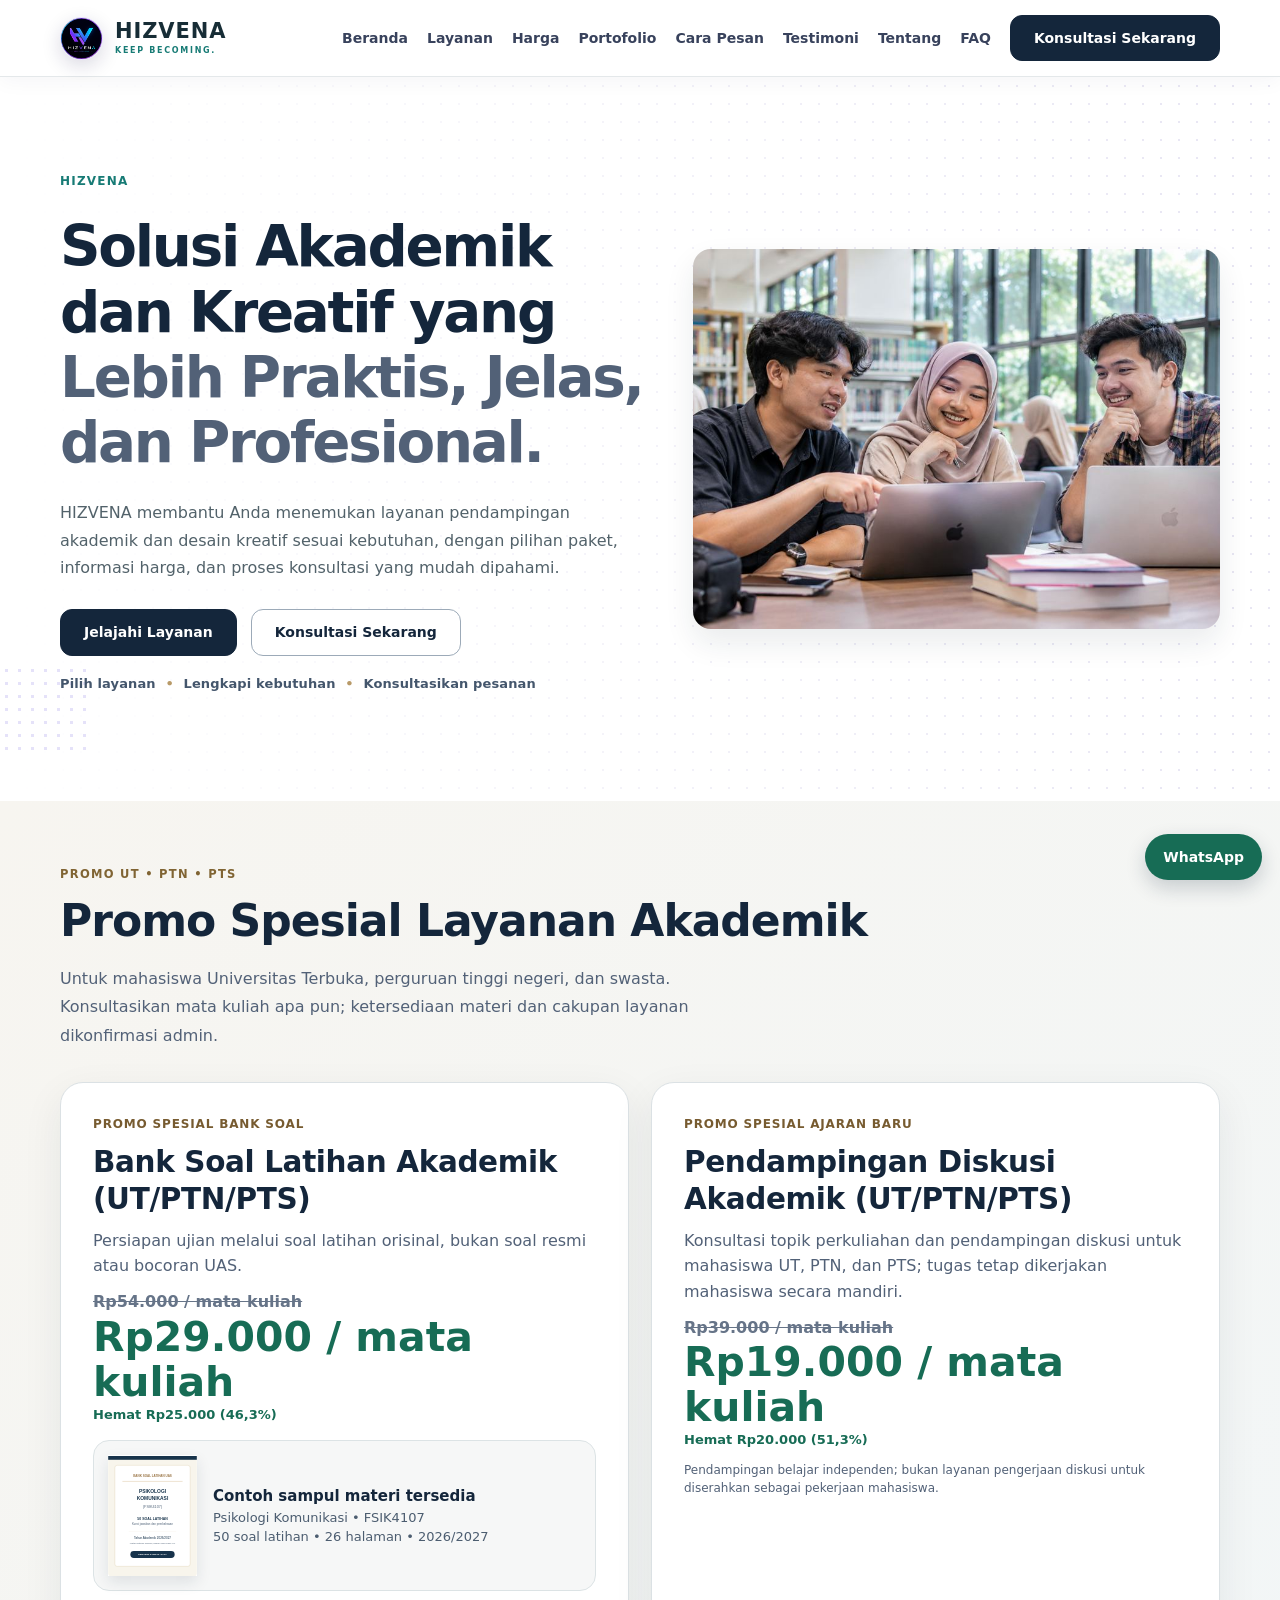
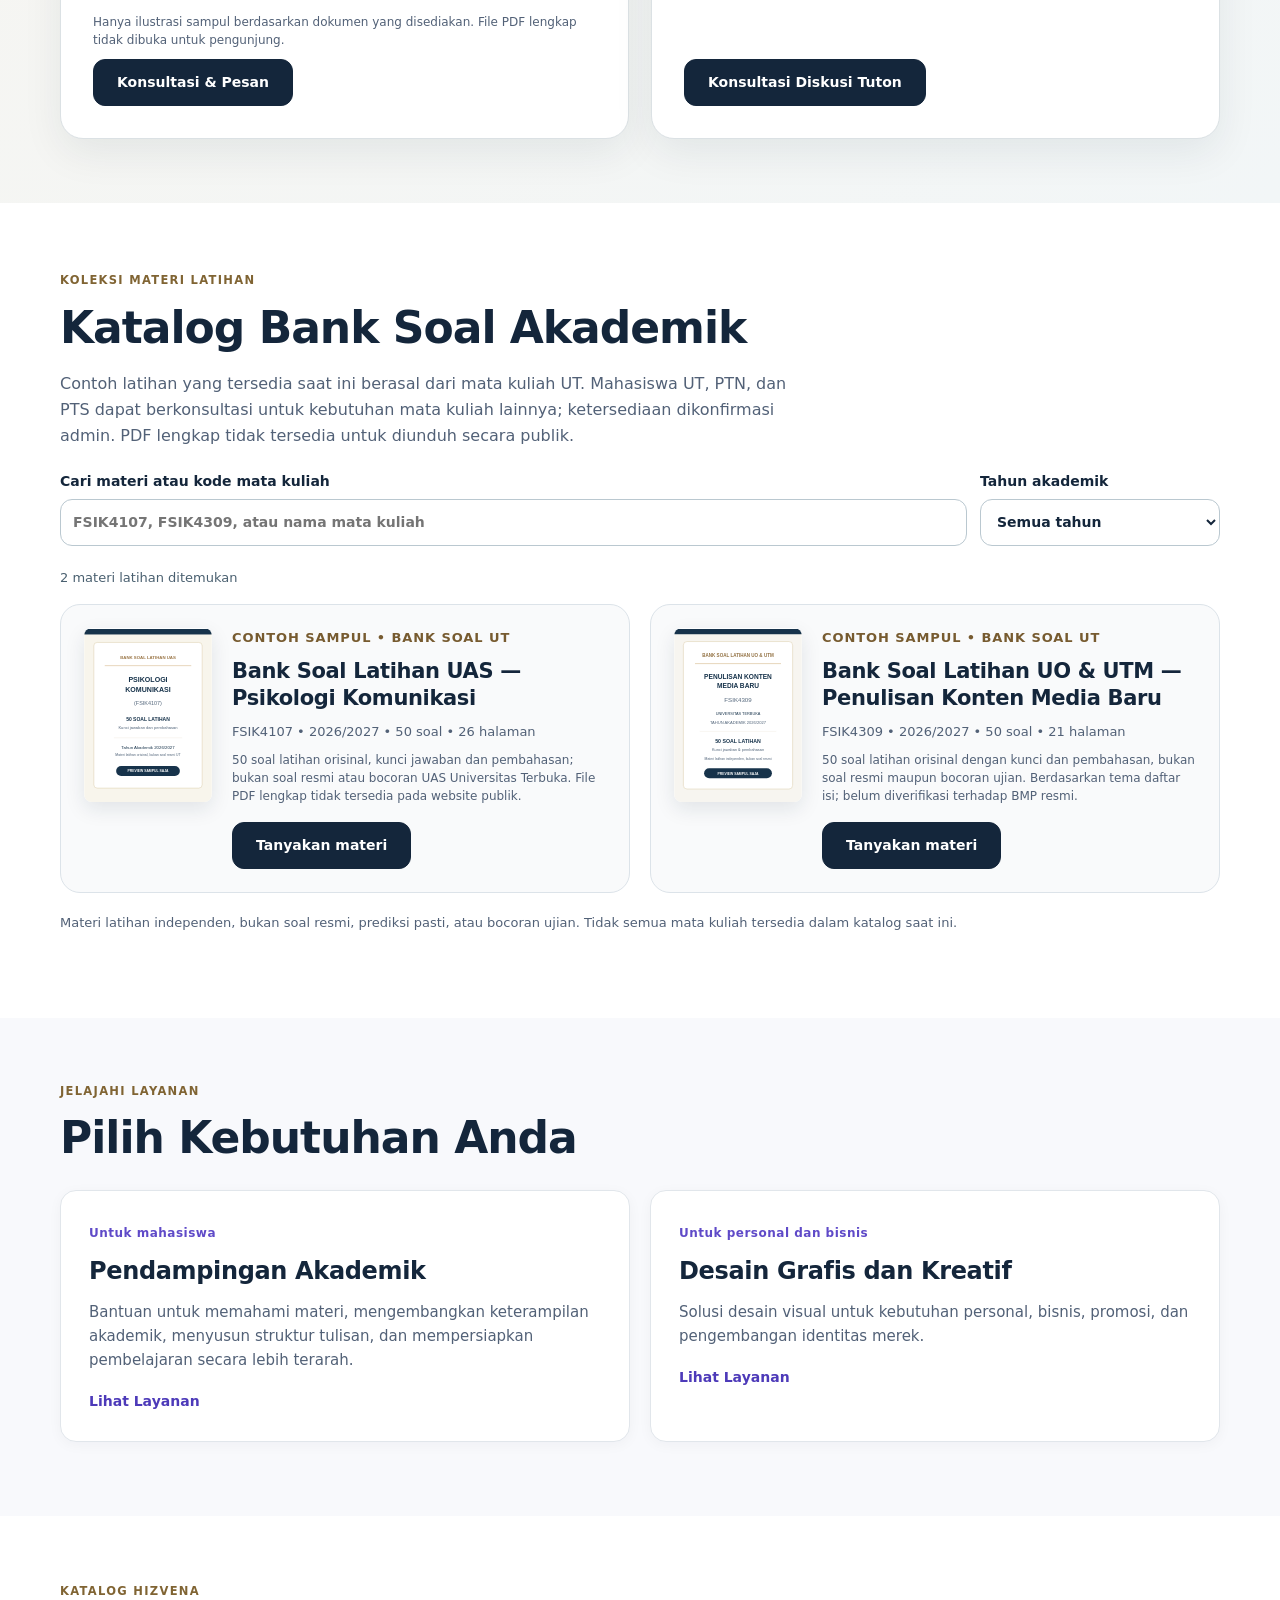
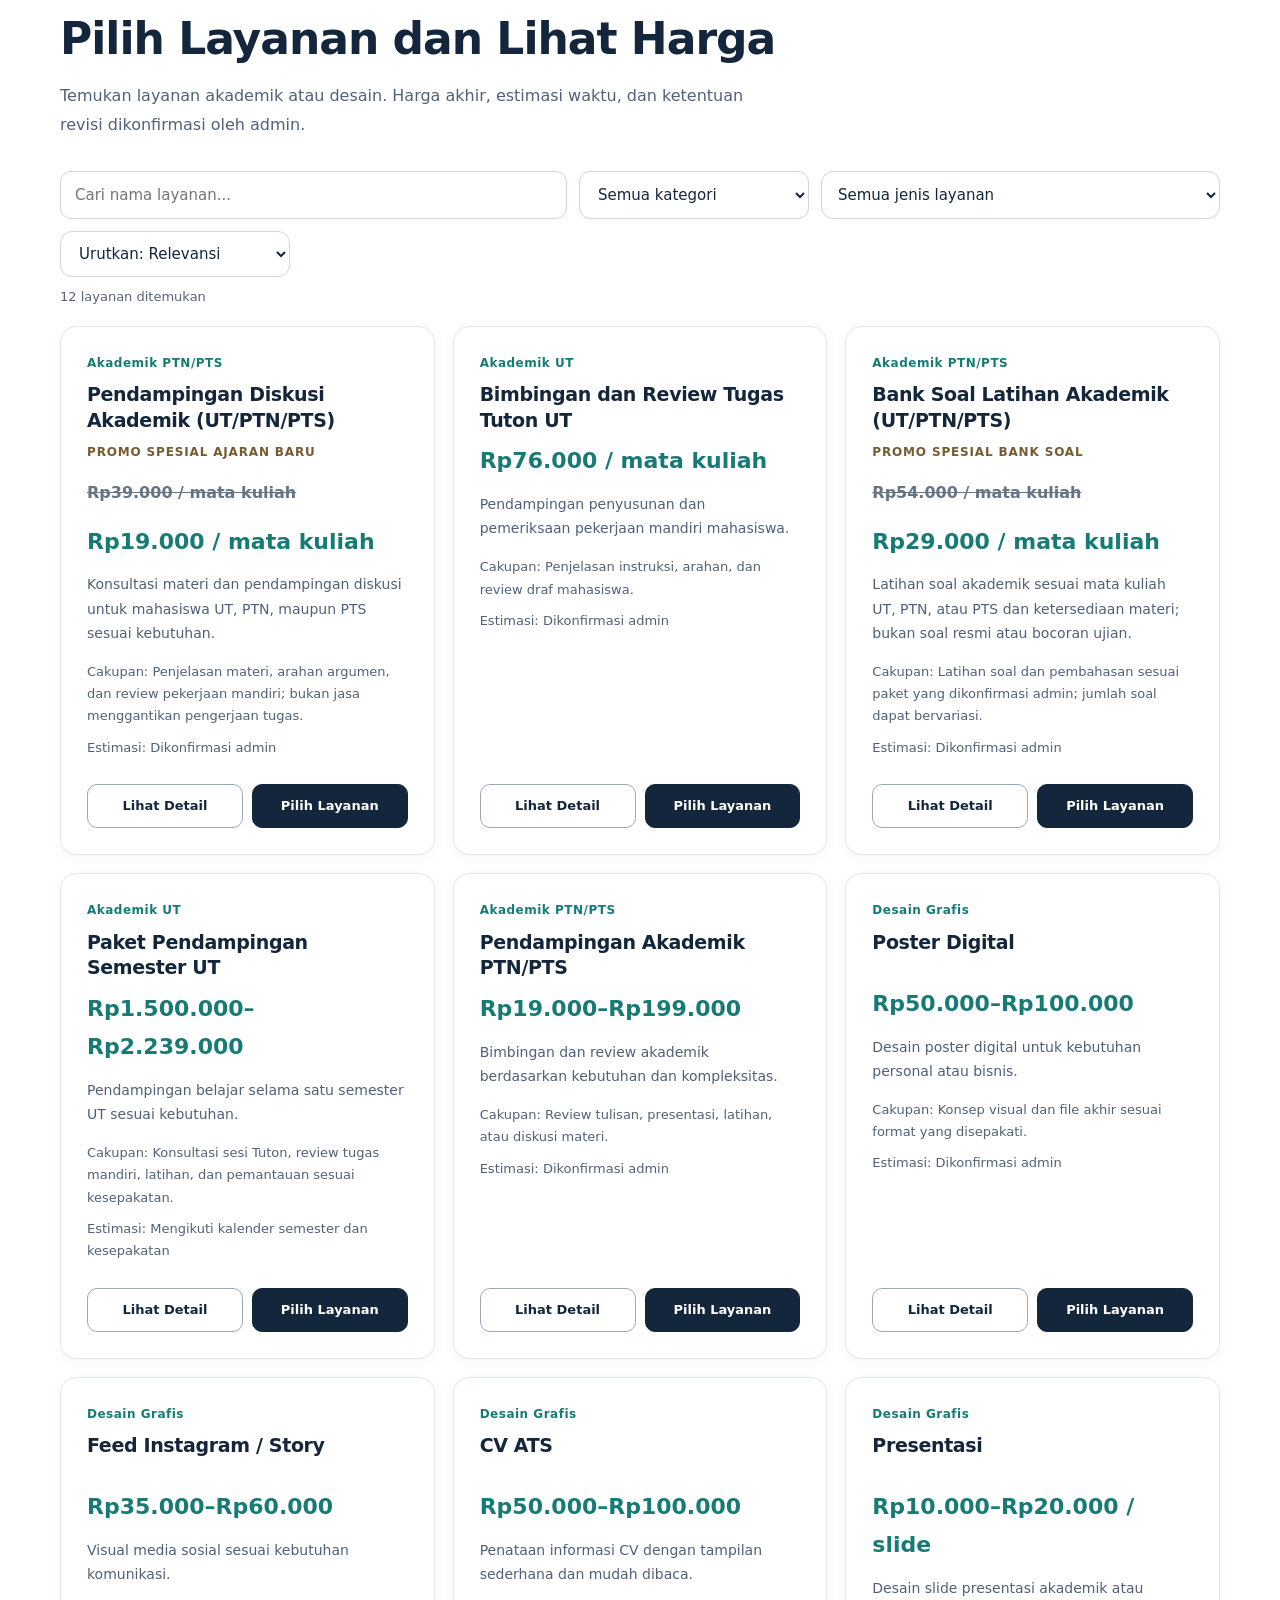
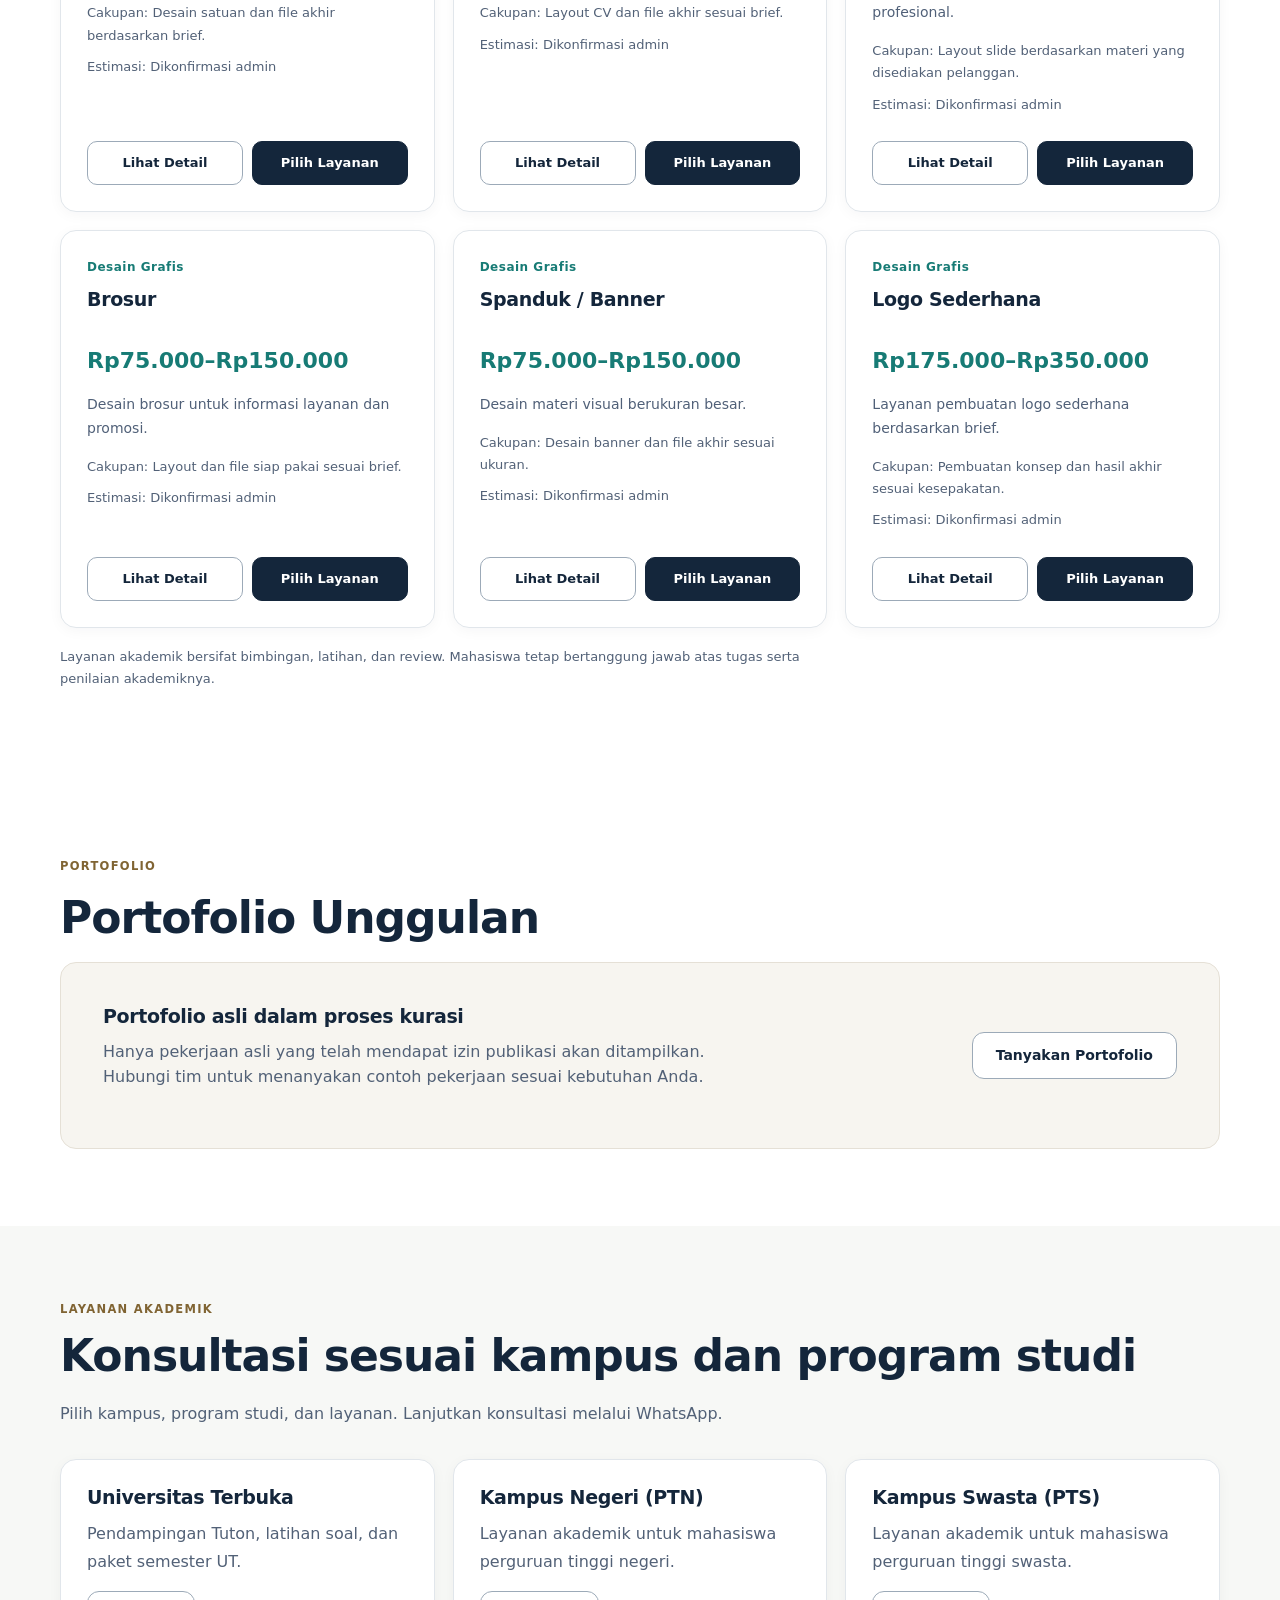
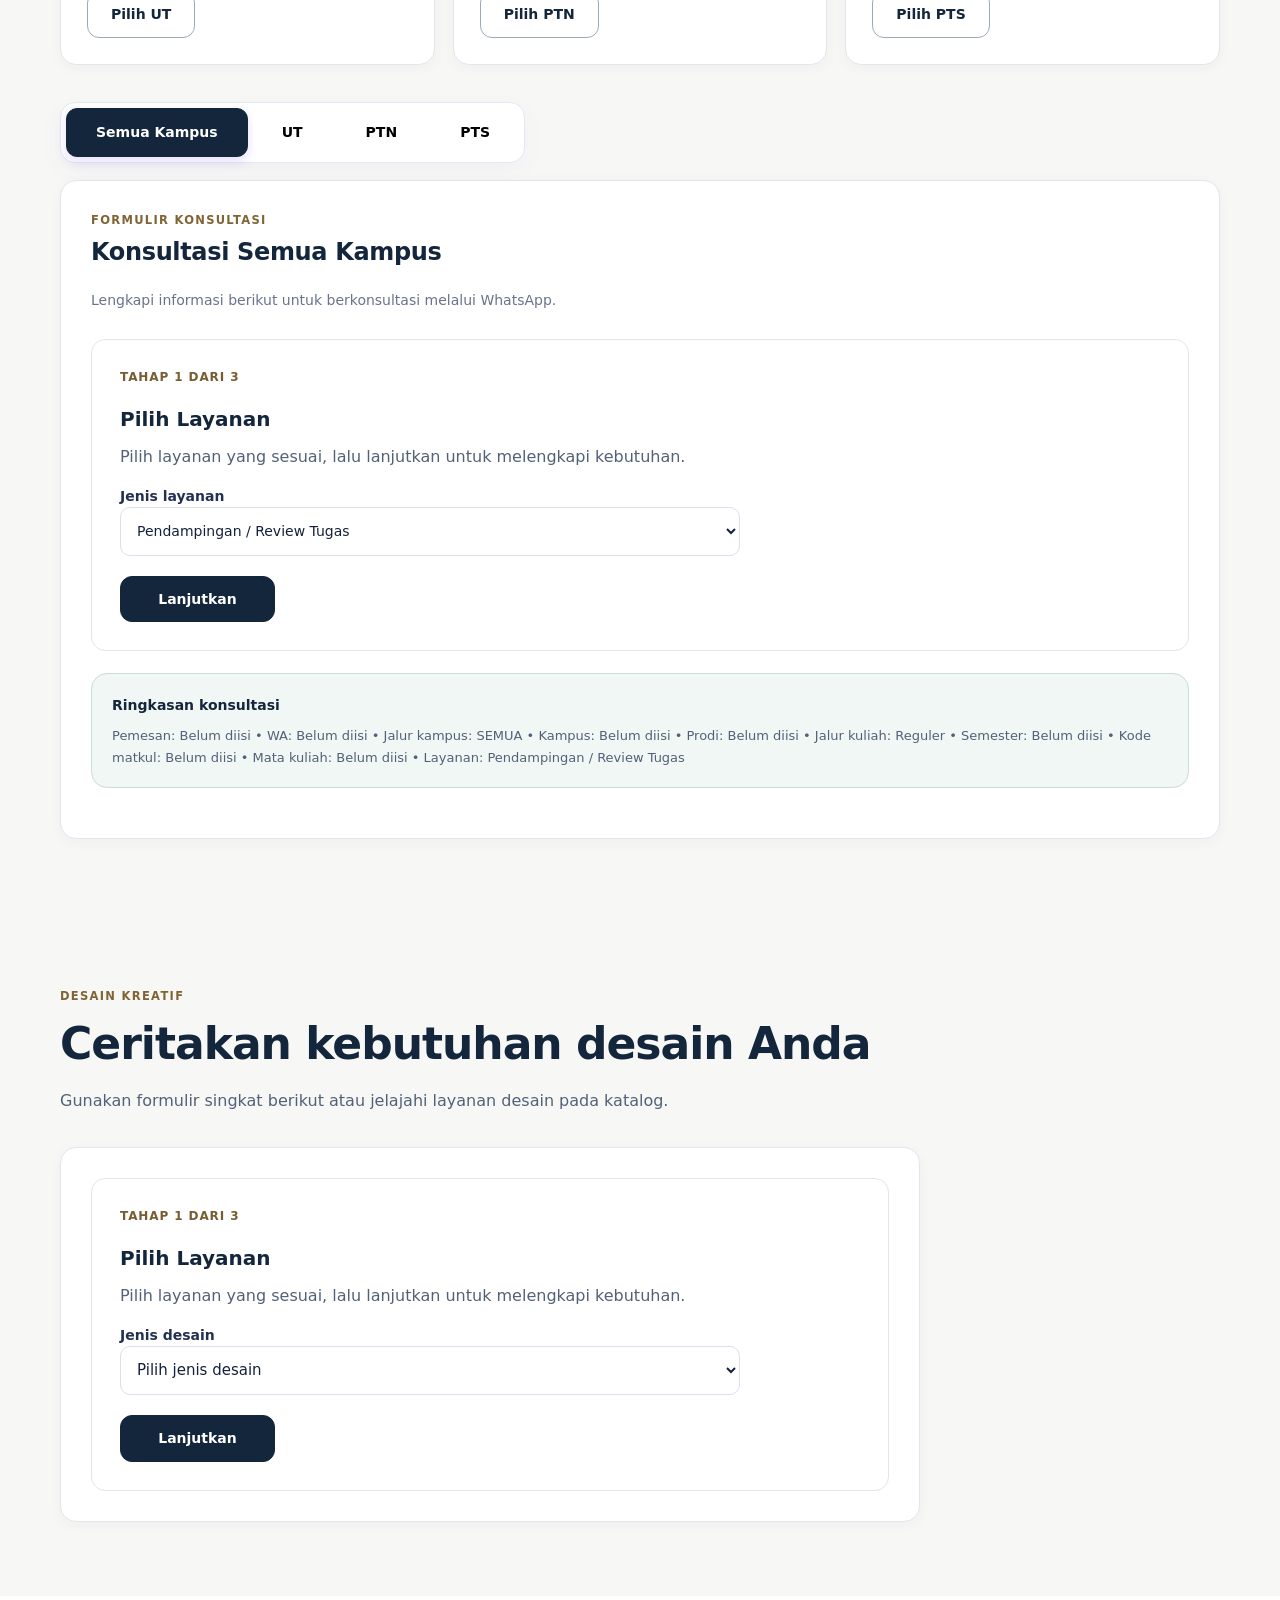
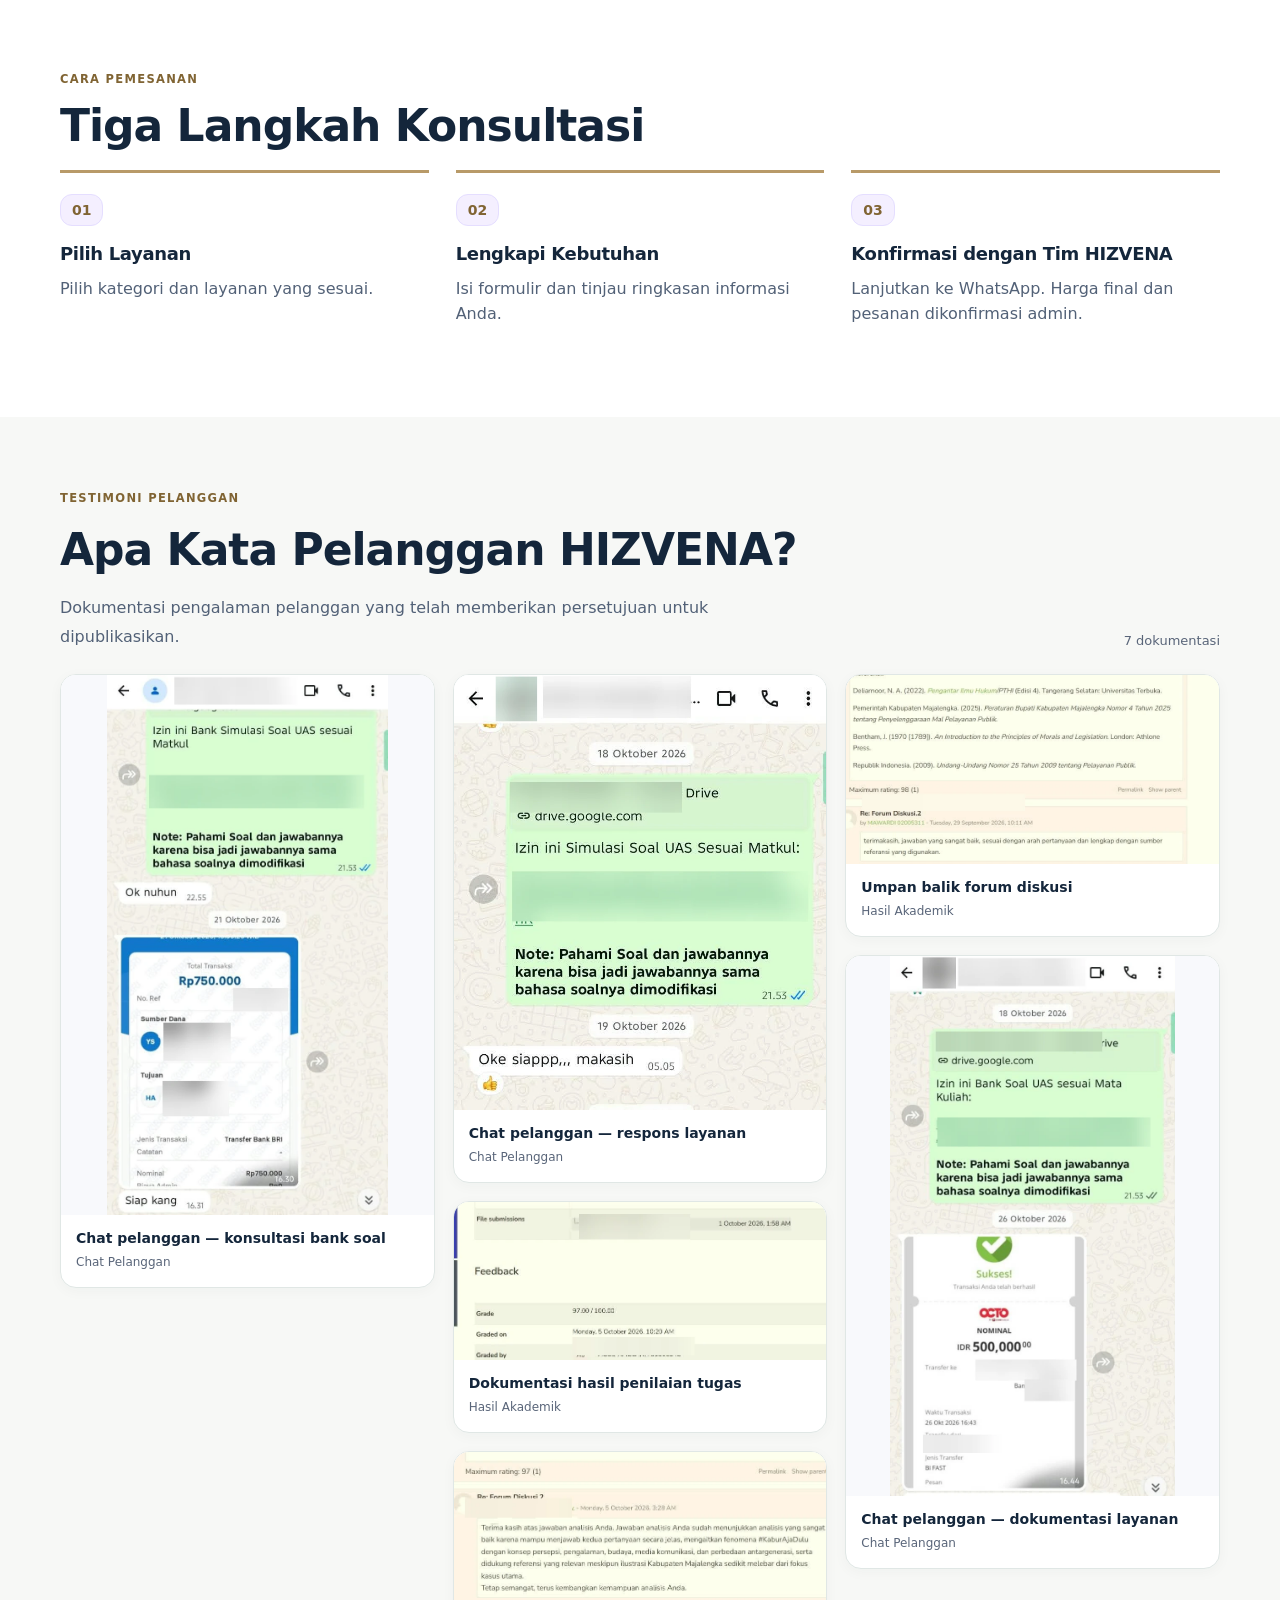
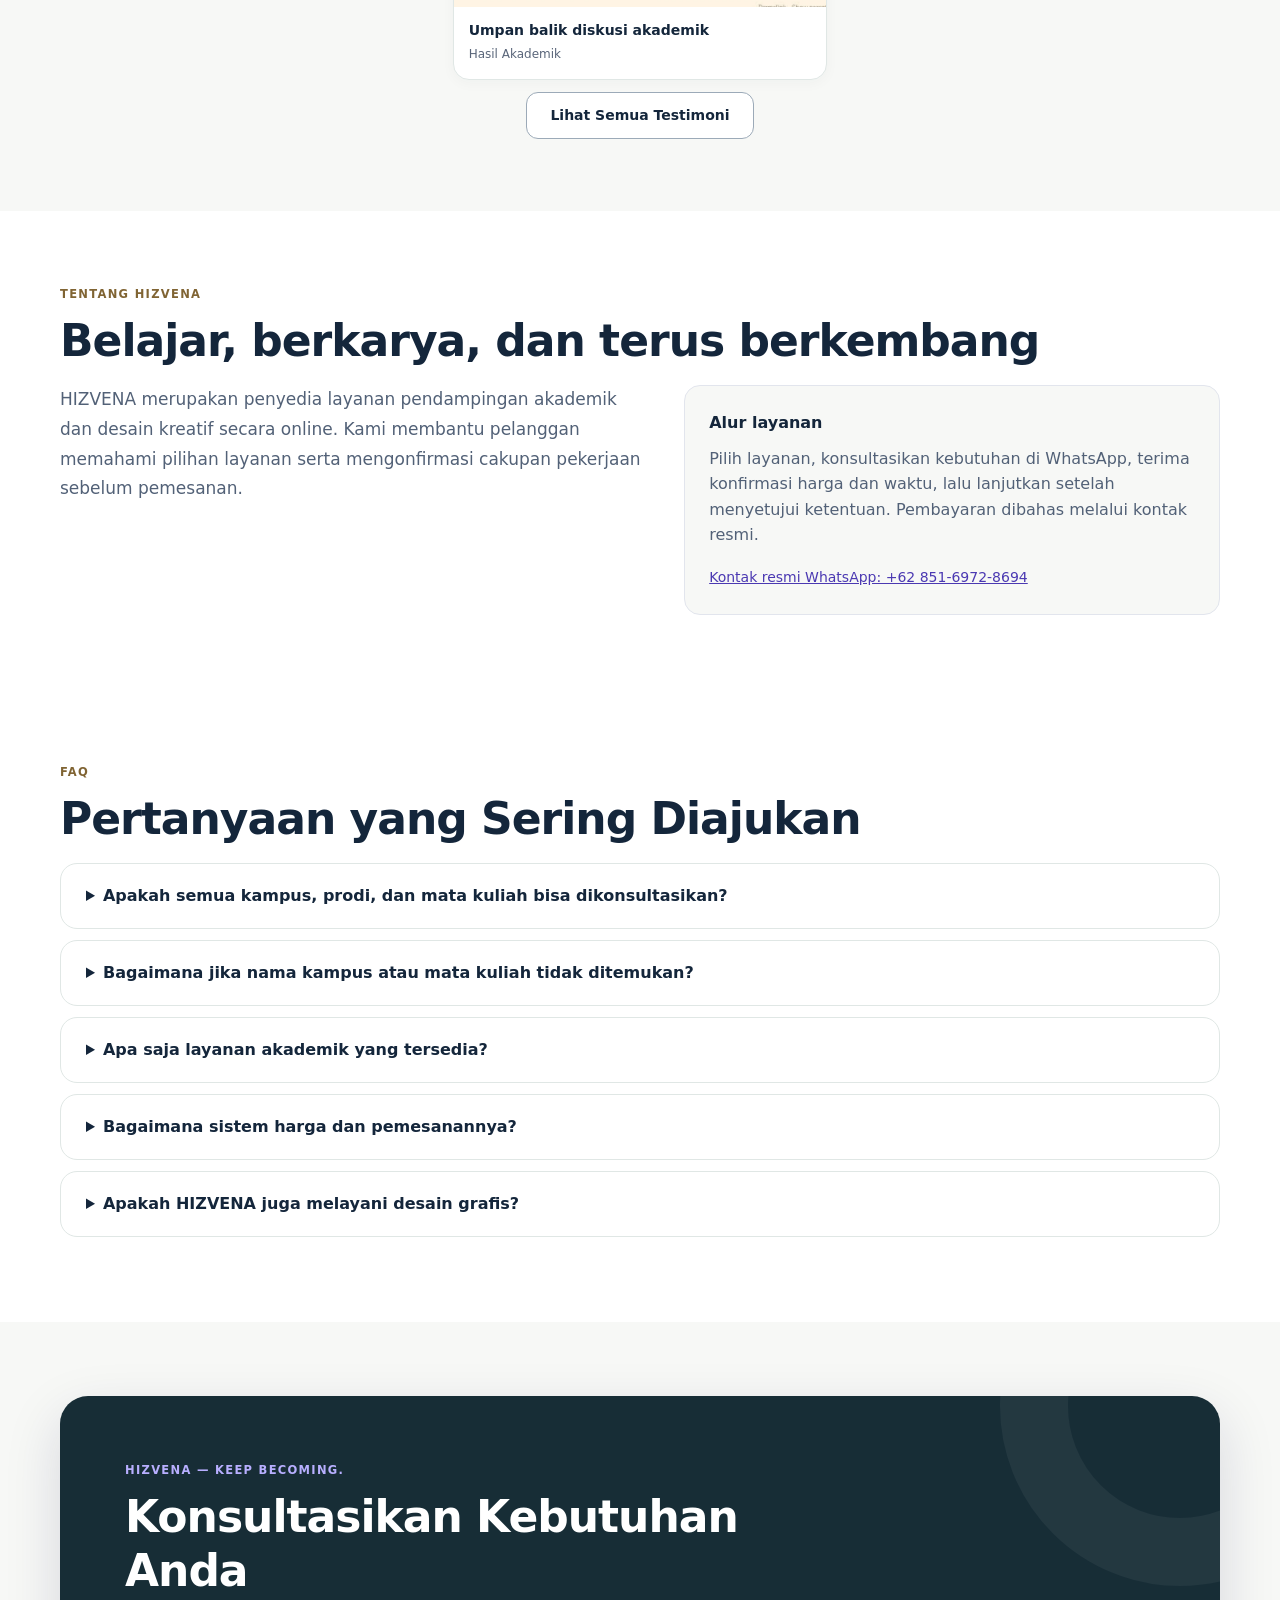
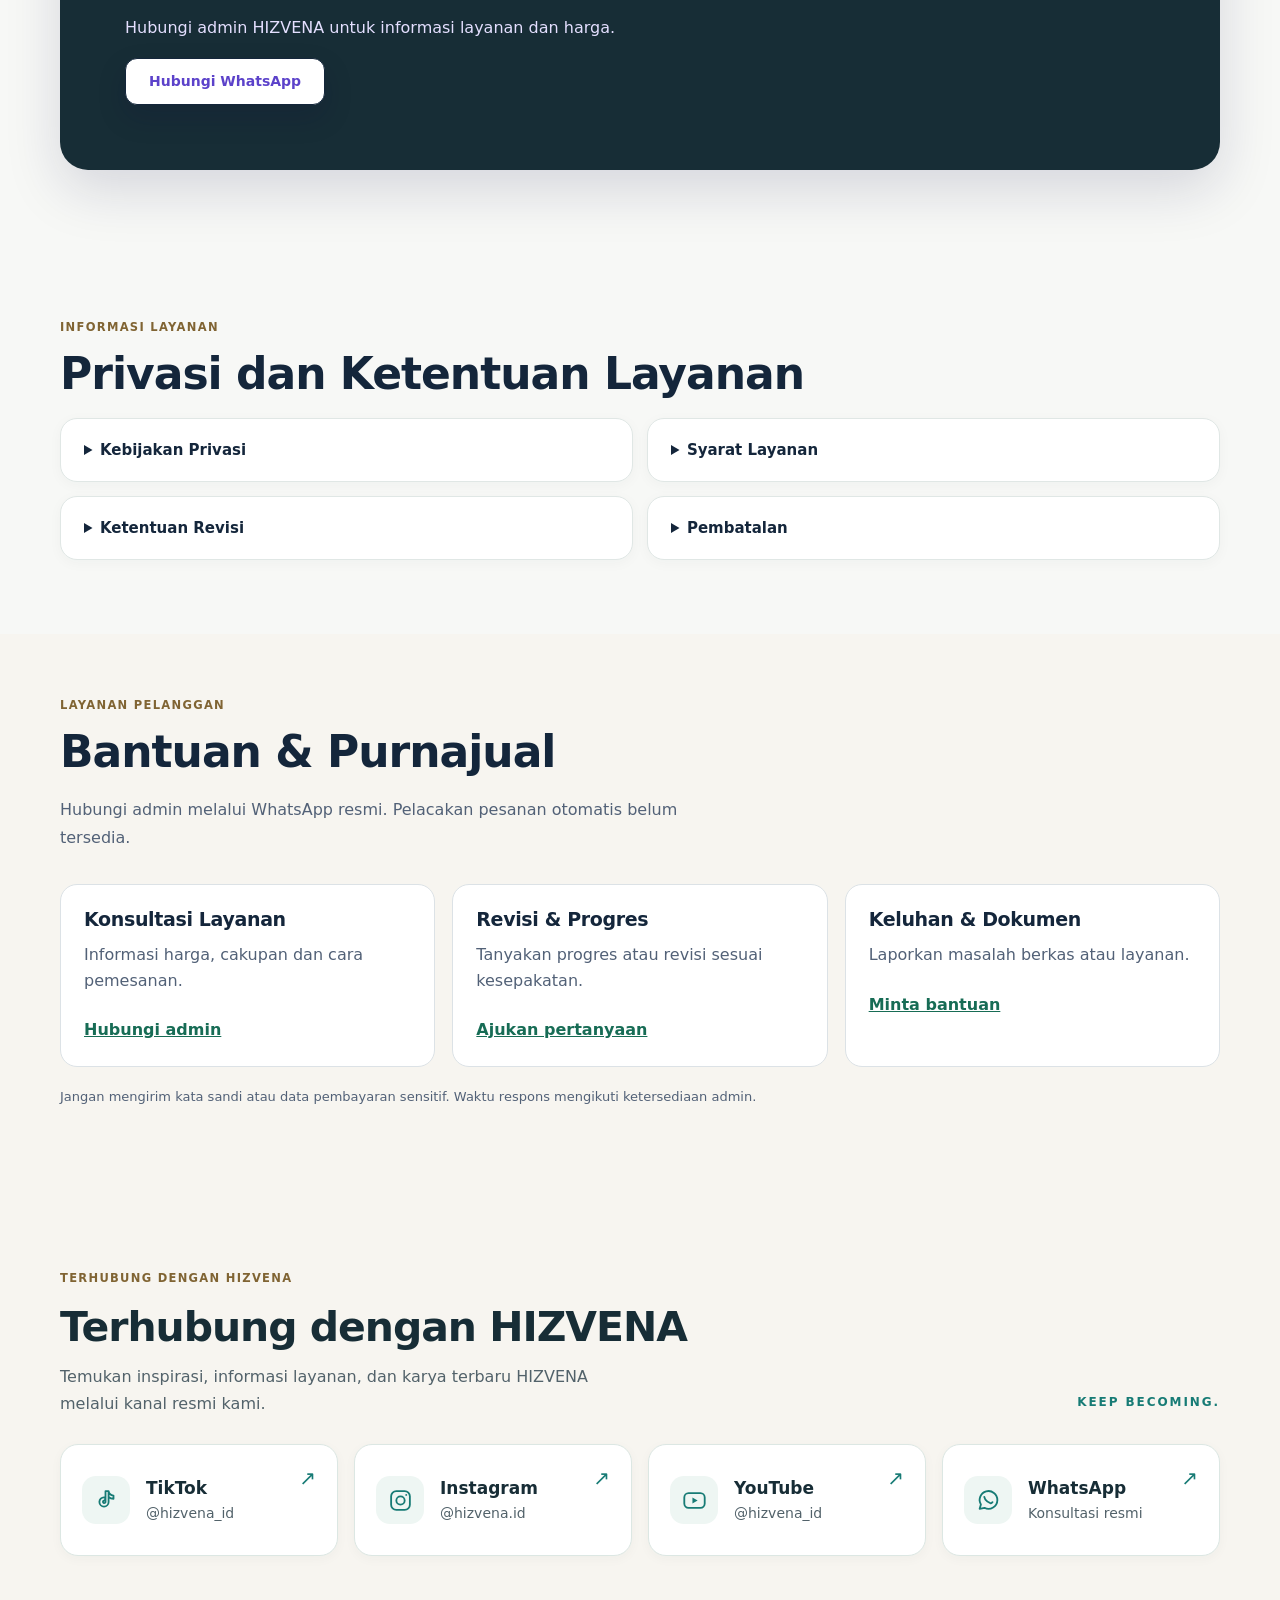
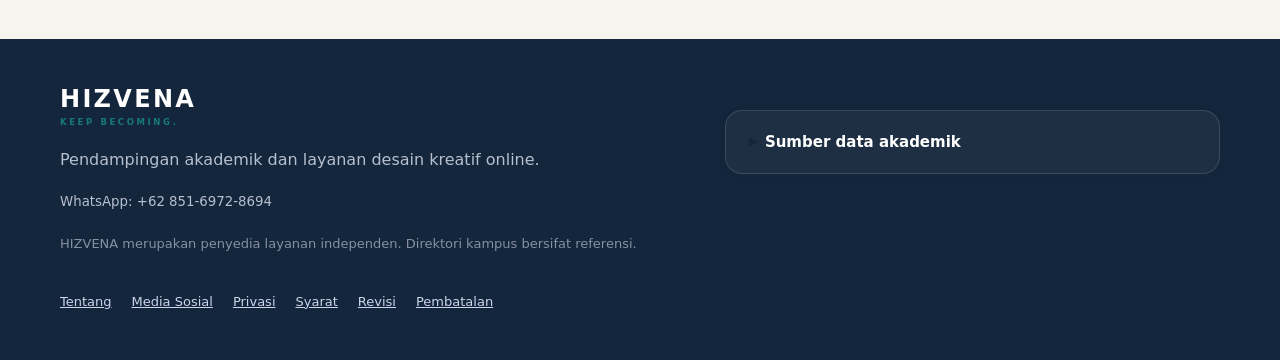
==== commit 8c6ce2c1: "Display universal UT PTN PTS academic promotions and broader question bank preview" ====
--- a/index.html
+++ b/index.html
@@ -9,11 +9,11 @@
 <header><div class="wrap nav"><a class="brand" href="#top" aria-label="Beranda HIZVENA"><img src="./assets/hizvena-favicon.png" width="43" height="43" alt="" loading="eager" style="border-radius:50%;object-fit:cover;flex:none"><span>HIZVENA<small>KEEP BECOMING.</small></span></a><button class="menu" id="menu" aria-controls="nav" aria-label="Buka menu" aria-expanded="false"><span aria-hidden="true">☰</span></button><nav id="nav"><a href="#top">Beranda</a><a href="#layanan">Layanan</a><a href="#katalog">Harga</a><a href="#portofolio">Portofolio</a><a href="#cara-pemesanan">Cara Pesan</a><a id="testimonialNavLink" href="#testimoni" hidden>Testimoni</a><a href="#tentang">Tentang</a><a href="#faq">FAQ</a><a class="btn" href="https://wa.me/6285169728694" target="_blank" rel="noopener noreferrer">Konsultasi Sekarang</a></nav></div></header>
 <main id="top"><div class="hero"><div class="wrap heroGrid"><div><div class="eyebrow">HIZVENA</div><h1>Solusi Akademik dan Kreatif yang<br><span>Lebih Praktis, Jelas, dan Profesional.</span></h1><p>HIZVENA membantu Anda menemukan layanan pendampingan akademik dan desain kreatif sesuai kebutuhan, dengan pilihan paket, informasi harga, dan proses konsultasi yang mudah dipahami.</p><div class="actions"><a class="btn" href="#katalog">Jelajahi Layanan</a><a class="btn secondary" href="https://wa.me/6285169728694" target="_blank" rel="noopener noreferrer">Konsultasi Sekarang</a></div><p class="v18-microcopy">Pilih layanan <span aria-hidden="true">•</span> Lengkapi kebutuhan <span aria-hidden="true">•</span> Konsultasikan pesanan</p></div><div class="hero-art" style="position:relative"><div class="photo photo-natural clean-hero" role="img" aria-label="Tiga mahasiswa Indonesia berdiskusi di perpustakaan kampus"></div></div></div></div>
 
-<section id="ut-promo" class="ut-promo" aria-labelledby="ut-promo-title"><div class="wrap"><div class="eyebrow">PENAWARAN MAHASISWA UT</div><h2 id="ut-promo-title">Promo Spesial Mahasiswa UT</h2><p class="intro">Dua pilihan pendampingan belajar dengan harga spesial. Ketersediaan paket dan cakupan layanan dikonfirmasi admin.</p><p class="v18-error" data-promo-alert hidden>Harga promo belum dapat diverifikasi secara otomatis. Silakan konfirmasi harga terbaru dengan admin.</p><div class="ut-promo-grid">
-<article class="ut-promo-card" data-promo-id="ut-bank"><span class="ut-promo-label">PROMO SPESIAL BANK SOAL UT</span><h3 data-promo-name>Latihan UAS HOTS (50 Soal)</h3><p>Persiapan ujian melalui soal latihan orisinal, bukan soal resmi atau bocoran UAS.</p><div><div class="ut-promo-old" data-promo-original>Rp54.000 / mata kuliah</div><div class="ut-promo-new" data-promo-price>Rp29.000 / mata kuliah</div><div class="ut-promo-save">Hemat Rp25.000 (46,3%)</div></div><div class="ut-preview"><img src="./assets/cover-fsik4107.svg" width="89" height="121" loading="lazy" alt="Pratinjau sampul Bank Soal Psikologi Komunikasi FSIK4107"><div class="ut-preview-detail"><strong>Contoh sampul materi tersedia</strong>Psikologi Komunikasi • FSIK4107<br>50 soal latihan • 26 halaman • 2026/2027</div></div><p class="ut-preview-note">Hanya ilustrasi sampul berdasarkan dokumen yang disediakan. File PDF lengkap tidak dibuka untuk pengunjung.</p><button class="btn" type="button" data-promo-action>Konsultasi &amp; Pesan</button></article>
-<article class="ut-promo-card" data-promo-id="ut-diskusi"><span class="ut-promo-label">PROMO SPESIAL AJARAN BARU</span><h3 data-promo-name>Pendampingan Diskusi Tuton UT</h3><p>Bimbingan memahami materi, menyusun argumen, dan meninjau respons akademik secara mandiri.</p><div><div class="ut-promo-old" data-promo-original>Rp39.000 / mata kuliah</div><div class="ut-promo-new" data-promo-price>Rp19.000 / mata kuliah</div><div class="ut-promo-save">Hemat Rp20.000 (51,3%)</div></div><p class="ut-preview-note">Pendampingan belajar independen; bukan layanan pengerjaan diskusi untuk diserahkan sebagai pekerjaan mahasiswa.</p><button class="btn" type="button" data-promo-action>Konsultasi Diskusi Tuton</button></article>
+<section id="ut-promo" class="ut-promo" aria-labelledby="ut-promo-title"><div class="wrap"><div class="eyebrow">PROMO UT • PTN • PTS</div><h2 id="ut-promo-title">Promo Spesial Layanan Akademik</h2><p class="intro">Untuk mahasiswa Universitas Terbuka, perguruan tinggi negeri, dan swasta. Konsultasikan mata kuliah apa pun; ketersediaan materi dan cakupan layanan dikonfirmasi admin.</p><p class="v18-error" data-promo-alert hidden>Harga promo belum dapat diverifikasi secara otomatis. Silakan konfirmasi harga terbaru dengan admin.</p><div class="ut-promo-grid">
+<article class="ut-promo-card" data-promo-id="ut-bank"><span class="ut-promo-label">PROMO SPESIAL BANK SOAL</span><h3 data-promo-name>Bank Soal Latihan Akademik (UT/PTN/PTS)</h3><p>Persiapan ujian melalui soal latihan orisinal, bukan soal resmi atau bocoran UAS.</p><div><div class="ut-promo-old" data-promo-original>Rp54.000 / mata kuliah</div><div class="ut-promo-new" data-promo-price>Rp29.000 / mata kuliah</div><div class="ut-promo-save">Hemat Rp25.000 (46,3%)</div></div><div class="ut-preview"><img src="./assets/cover-fsik4107.svg" width="89" height="121" loading="lazy" alt="Pratinjau sampul Bank Soal Psikologi Komunikasi FSIK4107"><div class="ut-preview-detail"><strong>Contoh sampul materi tersedia</strong>Psikologi Komunikasi • FSIK4107<br>50 soal latihan • 26 halaman • 2026/2027</div></div><p class="ut-preview-note">Hanya ilustrasi sampul berdasarkan dokumen yang disediakan. File PDF lengkap tidak dibuka untuk pengunjung.</p><button class="btn" type="button" data-promo-action>Konsultasi &amp; Pesan</button></article>
+<article class="ut-promo-card" data-promo-id="ut-diskusi"><span class="ut-promo-label">PROMO SPESIAL AJARAN BARU</span><h3 data-promo-name>Pendampingan Diskusi Akademik (UT/PTN/PTS)</h3><p>Konsultasi topik perkuliahan dan pendampingan diskusi untuk mahasiswa UT, PTN, dan PTS; tugas tetap dikerjakan mahasiswa secara mandiri.</p><div><div class="ut-promo-old" data-promo-original>Rp39.000 / mata kuliah</div><div class="ut-promo-new" data-promo-price>Rp19.000 / mata kuliah</div><div class="ut-promo-save">Hemat Rp20.000 (51,3%)</div></div><p class="ut-preview-note">Pendampingan belajar independen; bukan layanan pengerjaan diskusi untuk diserahkan sebagai pekerjaan mahasiswa.</p><button class="btn" type="button" data-promo-action>Konsultasi Diskusi Tuton</button></article>
 </div></div></section>
-<section id="ut-library" class="ut-library" aria-labelledby="ut-library-title"><div class="wrap"><div class="ut-library-header"><div class="eyebrow">KOLEKSI MATERI LATIHAN</div><h2 id="ut-library-title">Katalog Bank Soal UAS UT</h2><p>Temukan contoh sampul berdasarkan mata kuliah atau kode. File lengkap tidak tersedia untuk diunduh dari website publik.</p></div><div class="ut-library-tools"><label for="ut-library-query">Cari materi atau kode mata kuliah<input id="ut-library-query" type="search" placeholder="FSIK4107 atau Psikologi Komunikasi" autocomplete="off"></label><label for="ut-library-year">Tahun akademik<select id="ut-library-year"><option value="">Semua tahun</option></select></label></div><p id="ut-library-count" class="ut-library-count" role="status" aria-live="polite">Memuat daftar materi...</p><div id="ut-library-results" class="ut-library-results"><p class="ut-library-state">Memuat katalog sampul...</p></div><p class="ut-help-note">Latihan independen, bukan soal resmi atau bocoran UAS Universitas Terbuka.</p></div></section>
+<section id="ut-library" class="ut-library" aria-labelledby="ut-library-title"><div class="wrap"><div class="ut-library-header"><div class="eyebrow">KOLEKSI MATERI LATIHAN</div><h2 id="ut-library-title">Katalog Bank Soal Akademik</h2><p>Contoh latihan yang tersedia saat ini berasal dari mata kuliah UT. Mahasiswa UT, PTN, dan PTS dapat berkonsultasi untuk kebutuhan mata kuliah lainnya; ketersediaan dikonfirmasi admin. PDF lengkap tidak tersedia untuk diunduh secara publik.</p></div><div class="ut-library-tools"><label for="ut-library-query">Cari materi atau kode mata kuliah<input id="ut-library-query" type="search" placeholder="FSIK4107, FSIK4309, atau nama mata kuliah" autocomplete="off"></label><label for="ut-library-year">Tahun akademik<select id="ut-library-year"><option value="">Semua tahun</option></select></label></div><p id="ut-library-count" class="ut-library-count" role="status" aria-live="polite">Memuat daftar materi...</p><div id="ut-library-results" class="ut-library-results"><p class="ut-library-state">Memuat katalog sampul...</p></div><p class="ut-help-note">Materi latihan independen, bukan soal resmi, prediksi pasti, atau bocoran ujian. Tidak semua mata kuliah tersedia dalam katalog saat ini.</p></div></section>
 <section class="service-paths" id="layanan"><div class="wrap"><div class="eyebrow">JELAJAHI LAYANAN</div><h2>Pilih Kebutuhan Anda</h2><div class="two-paths"><a class="path-card" href="#katalog" data-catalog-filter="akademik"><span>Untuk mahasiswa</span><h3>Pendampingan Akademik</h3><p>Bantuan untuk memahami materi, mengembangkan keterampilan akademik, menyusun struktur tulisan, dan mempersiapkan pembelajaran secara lebih terarah.</p><strong>Lihat Layanan</strong></a><a class="path-card" href="#katalog" data-catalog-filter="desain"><span>Untuk personal dan bisnis</span><h3>Desain Grafis dan Kreatif</h3><p>Solusi desain visual untuk kebutuhan personal, bisnis, promosi, dan pengembangan identitas merek.</p><strong>Lihat Layanan</strong></a></div></div></section>
 <section id="katalog" class="catalog-section"><div class="wrap"><div class="eyebrow">KATALOG HIZVENA</div><h2>Pilih Layanan dan Lihat Harga</h2><p class="intro">Temukan layanan akademik atau desain. Harga akhir, estimasi waktu, dan ketentuan revisi dikonfirmasi oleh admin.</p><div class="catalog-controls"><label for="catalogQuery" class="sr-only">Cari layanan</label><input id="catalogQuery" type="search" placeholder="Cari nama layanan..." autocomplete="off"><label for="catalogCategory" class="sr-only">Kategori layanan</label><select id="catalogCategory"><option value="semua">Semua kategori</option><option value="akademik-ut">Akademik UT</option><option value="akademik-umum">Akademik PTN/PTS</option><option value="desain">Desain Grafis</option></select><label for="catalogType" class="sr-only">Jenis layanan</label><select id="catalogType"><option value="semua">Semua jenis layanan</option></select><label for="catalogSort" class="sr-only">Urutkan layanan</label><select id="catalogSort"><option value="relevansi">Urutkan: Relevansi</option><option value="harga-asc">Harga: Terendah</option><option value="harga-desc">Harga: Tertinggi</option><option value="nama">Nama: A–Z</option></select></div><p id="catalogCount" class="catalog-count" aria-live="polite"></p><p id="catalogLoadError" class="v18-error" role="alert" hidden>Daftar layanan belum dapat dimuat. Periksa koneksi internet atau hubungi WhatsApp HIZVENA.</p><div class="listing" id="catalogCards" aria-live="polite"></div><p class="catalog-footnote">Layanan akademik bersifat bimbingan, latihan, dan review. Mahasiswa tetap bertanggung jawab atas tugas serta penilaian akademiknya.</p></div></section>
 <section class="portfolio-v17" id="portofolio"><div class="wrap"><p class="eyebrow">PORTOFOLIO</p><h2>Portofolio Unggulan</h2><div class="portfolio-empty"><div><h3>Portofolio asli dalam proses kurasi</h3><p>Hanya pekerjaan asli yang telah mendapat izin publikasi akan ditampilkan. Hubungi tim untuk menanyakan contoh pekerjaan sesuai kebutuhan Anda.</p></div><a class="btn secondary" href="https://wa.me/6285169728694" target="_blank" rel="noopener noreferrer">Tanyakan Portofolio</a></div></div></section><section class="alt" id="akademik"><div id="program" class="anchor-target" aria-hidden="true"></div><div class="wrap"><div class="eyebrow">LAYANAN AKADEMIK</div><h2>Konsultasi sesuai kampus dan program studi</h2><p class="intro">Pilih kampus, program studi, dan layanan. Lanjutkan konsultasi melalui WhatsApp.</p><div class="cards"><div class="card"><h3>Universitas Terbuka</h3><p>Pendampingan Tuton, latihan soal, dan paket semester UT.</p><button class="btn secondary" data-mode="UT">Pilih UT</button></div><div class="card"><h3>Kampus Negeri (PTN)</h3><p>Layanan akademik untuk mahasiswa perguruan tinggi negeri.</p><button class="btn secondary" data-mode="PTN">Pilih PTN</button></div><div class="card"><h3>Kampus Swasta (PTS)</h3><p>Layanan akademik untuk mahasiswa perguruan tinggi swasta.</p><button class="btn secondary" data-mode="PTS">Pilih PTS</button></div></div><div class="tabs" role="tablist" aria-label="Pilih kategori kampus"><button class="tab" data-mode="SEMUA" role="tab" aria-selected="true">Semua Kampus</button><button class="tab" data-mode="UT" role="tab" aria-selected="false">UT</button><button class="tab" data-mode="PTN" role="tab" aria-selected="false">PTN</button><button class="tab" data-mode="PTS" role="tab" aria-selected="false">PTS</button></div><form class="form" id="consultForm">
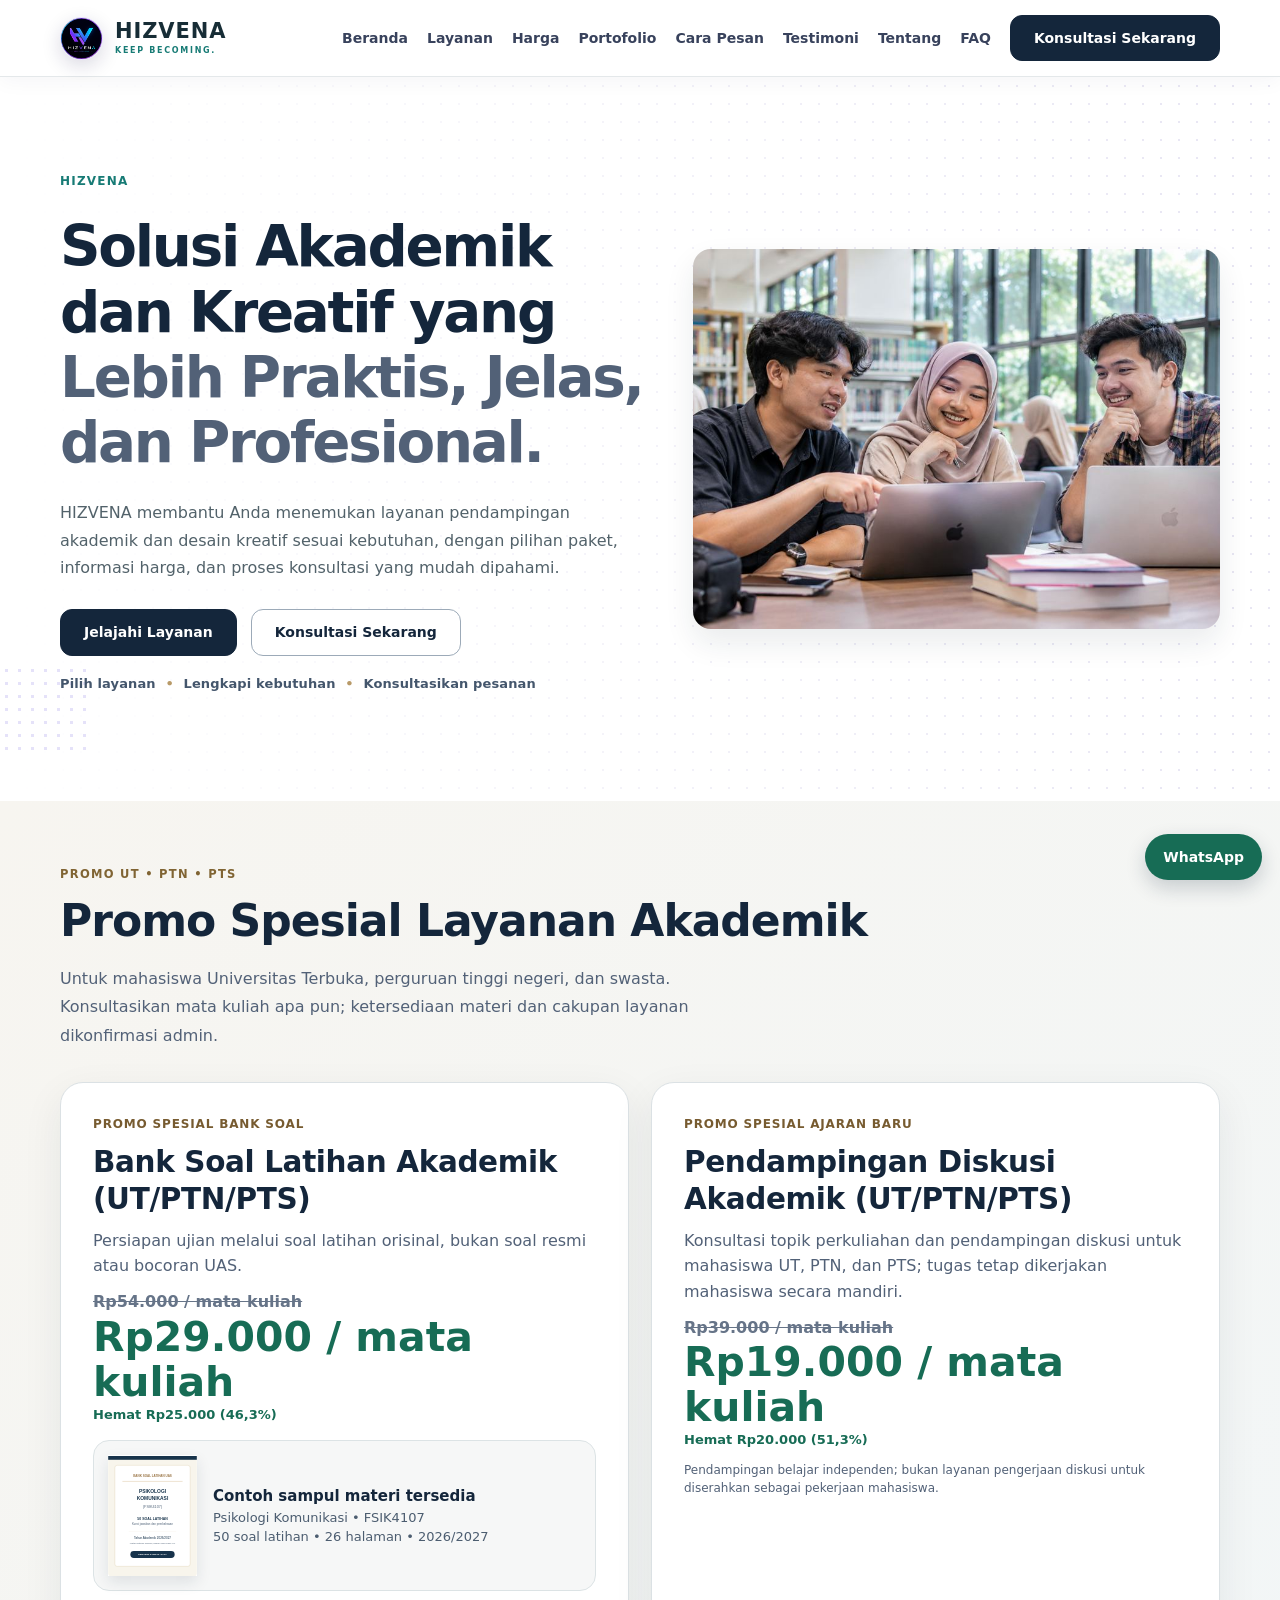
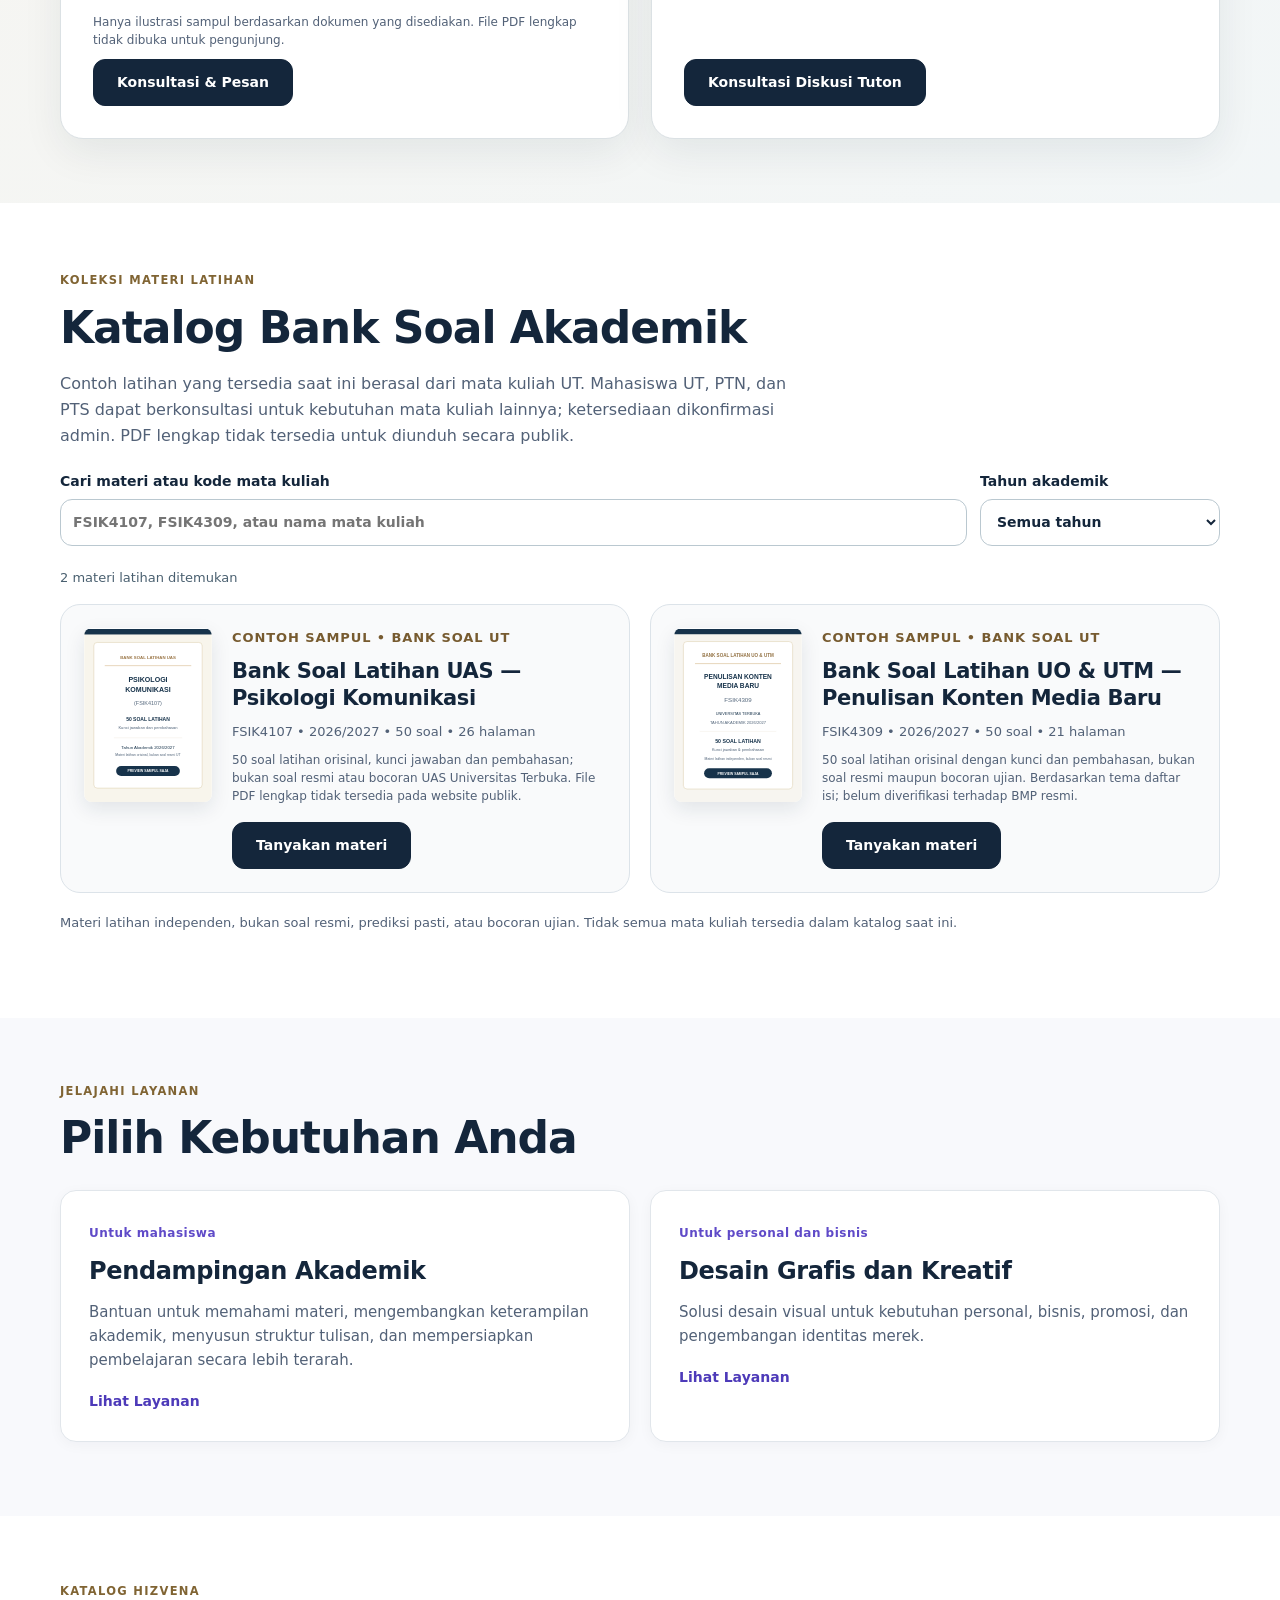
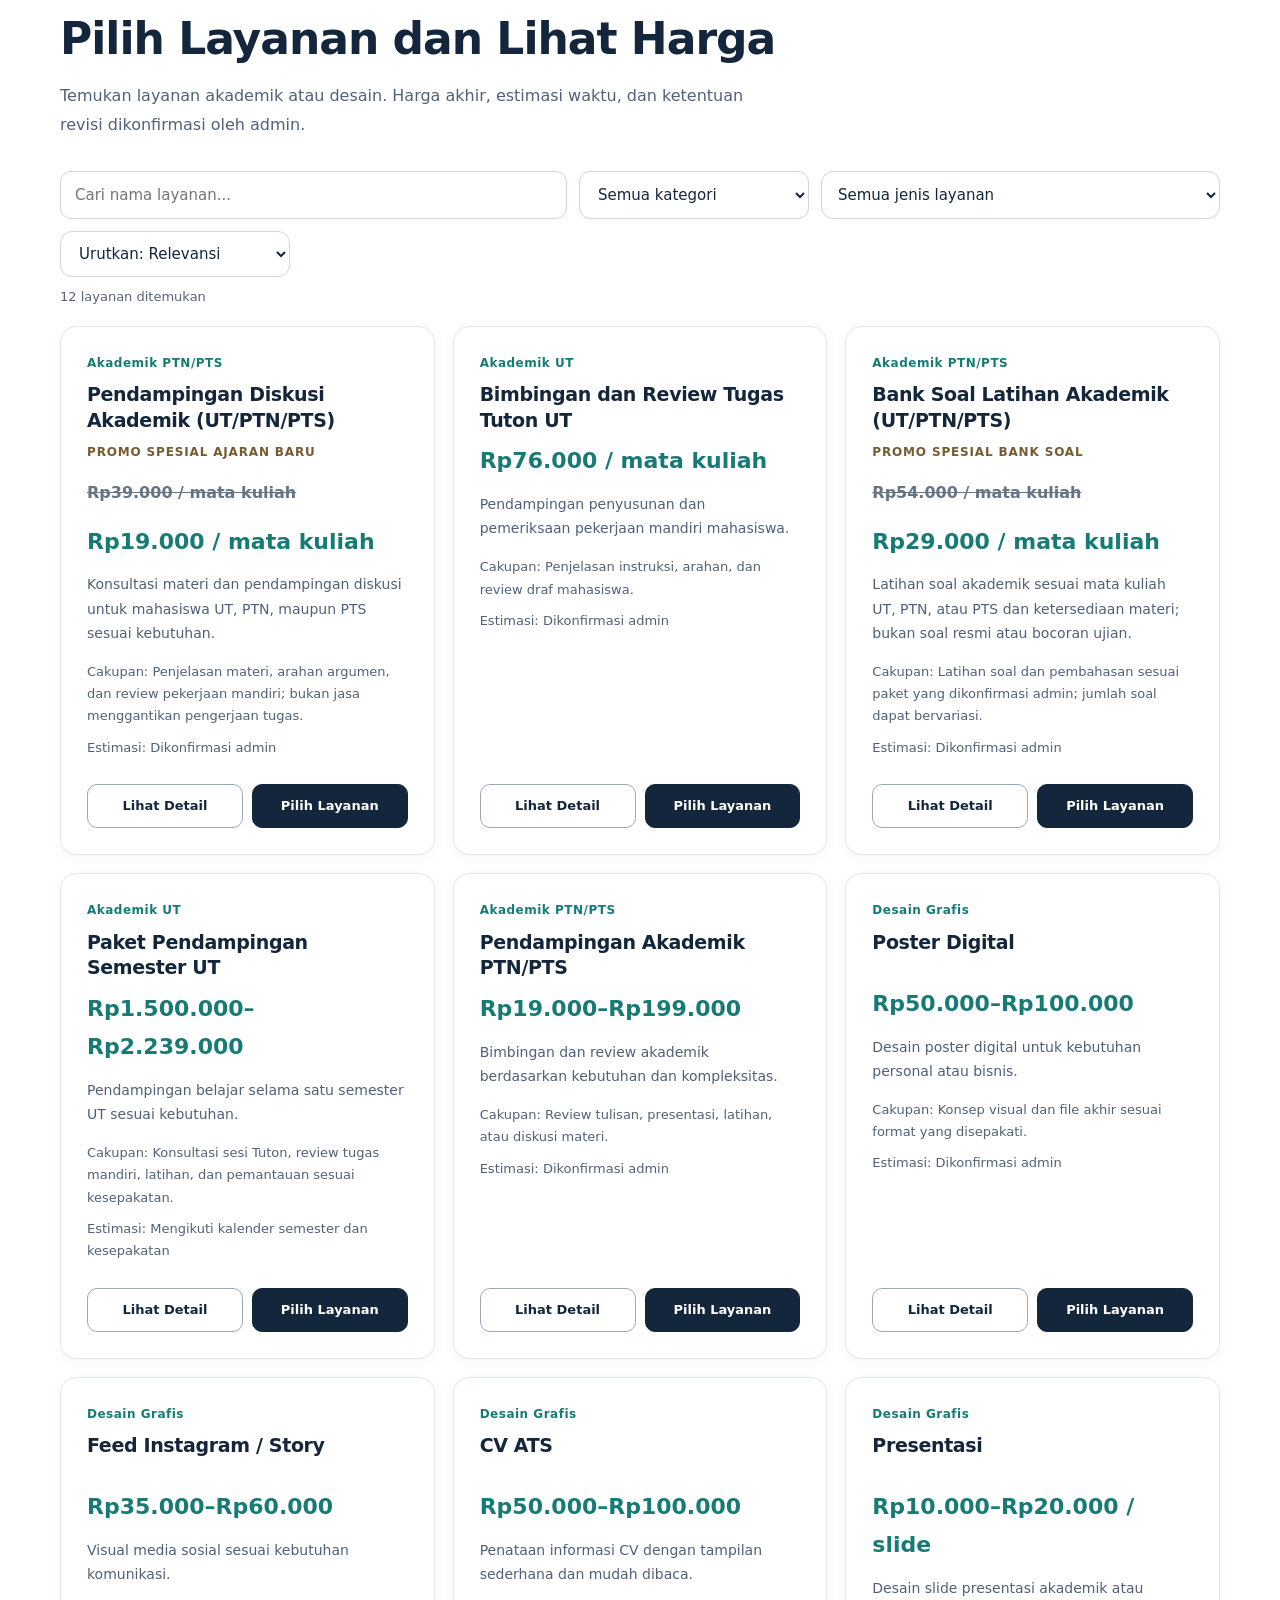
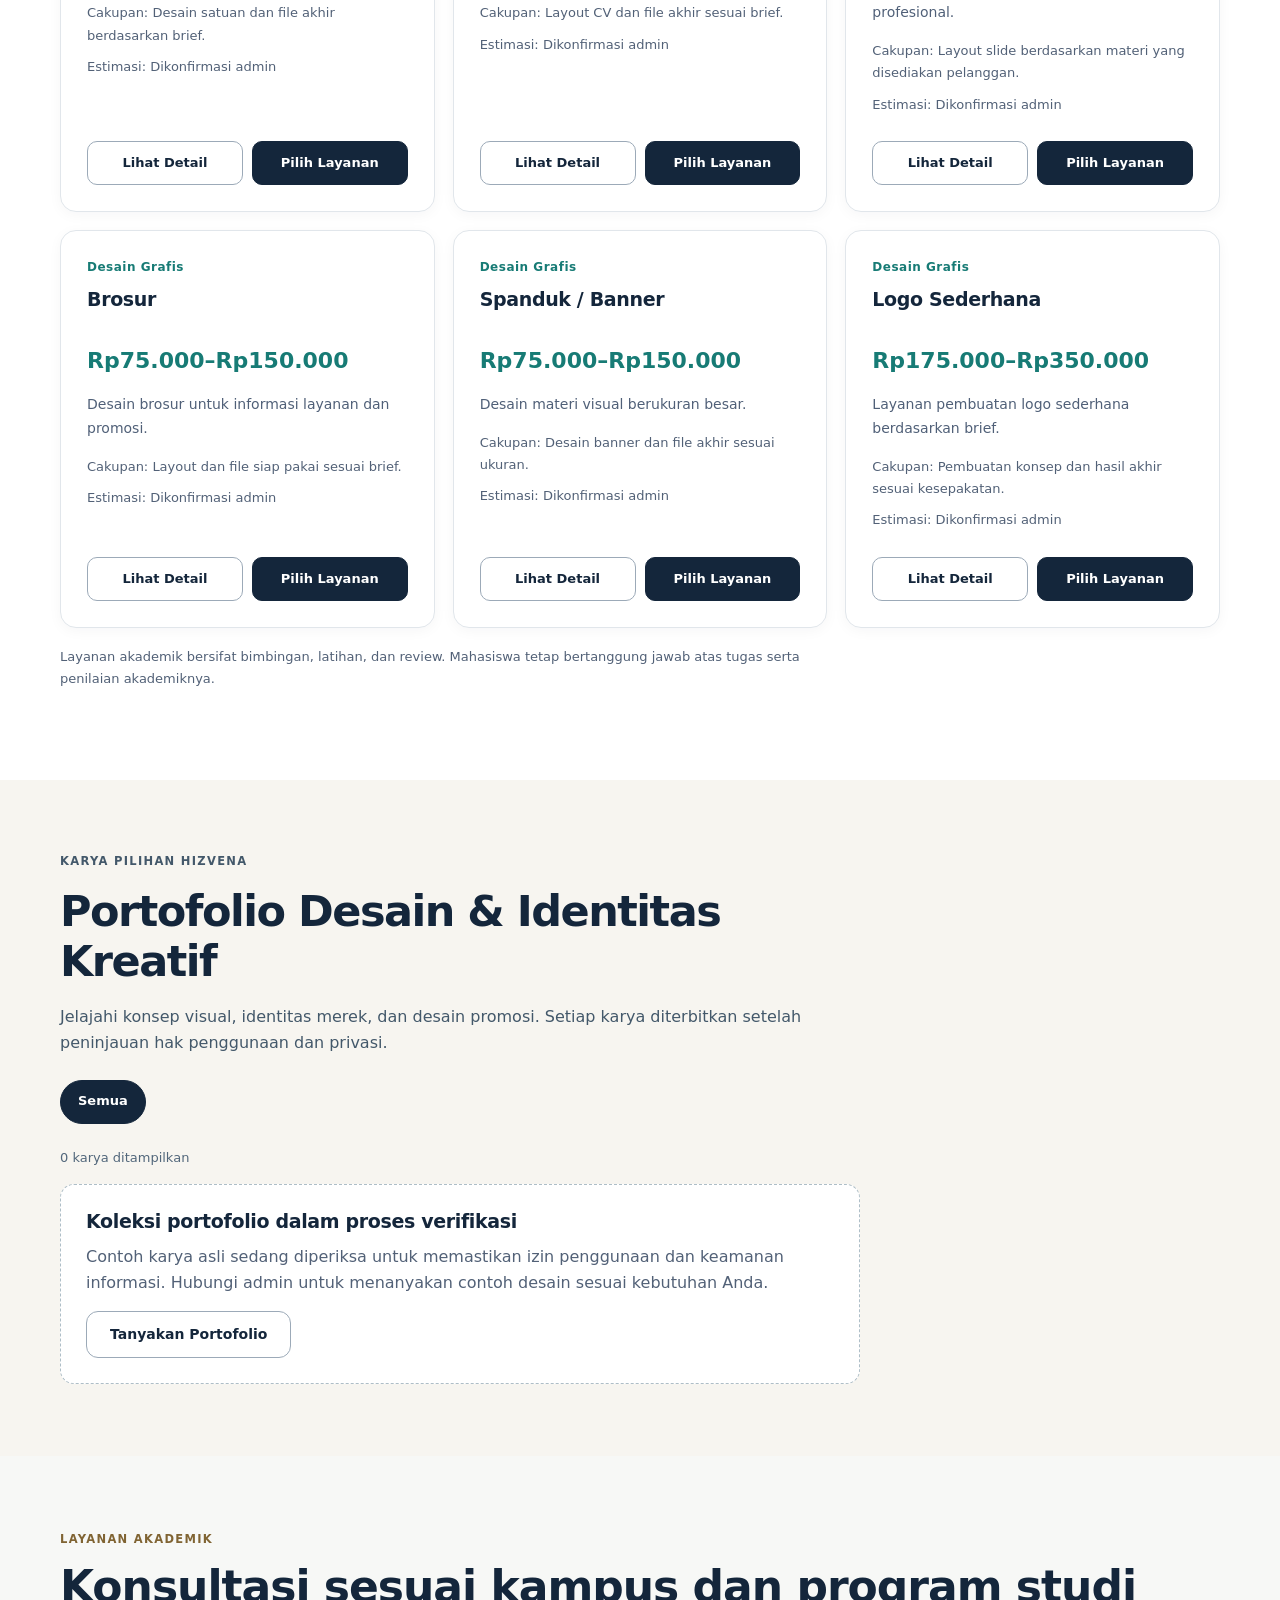
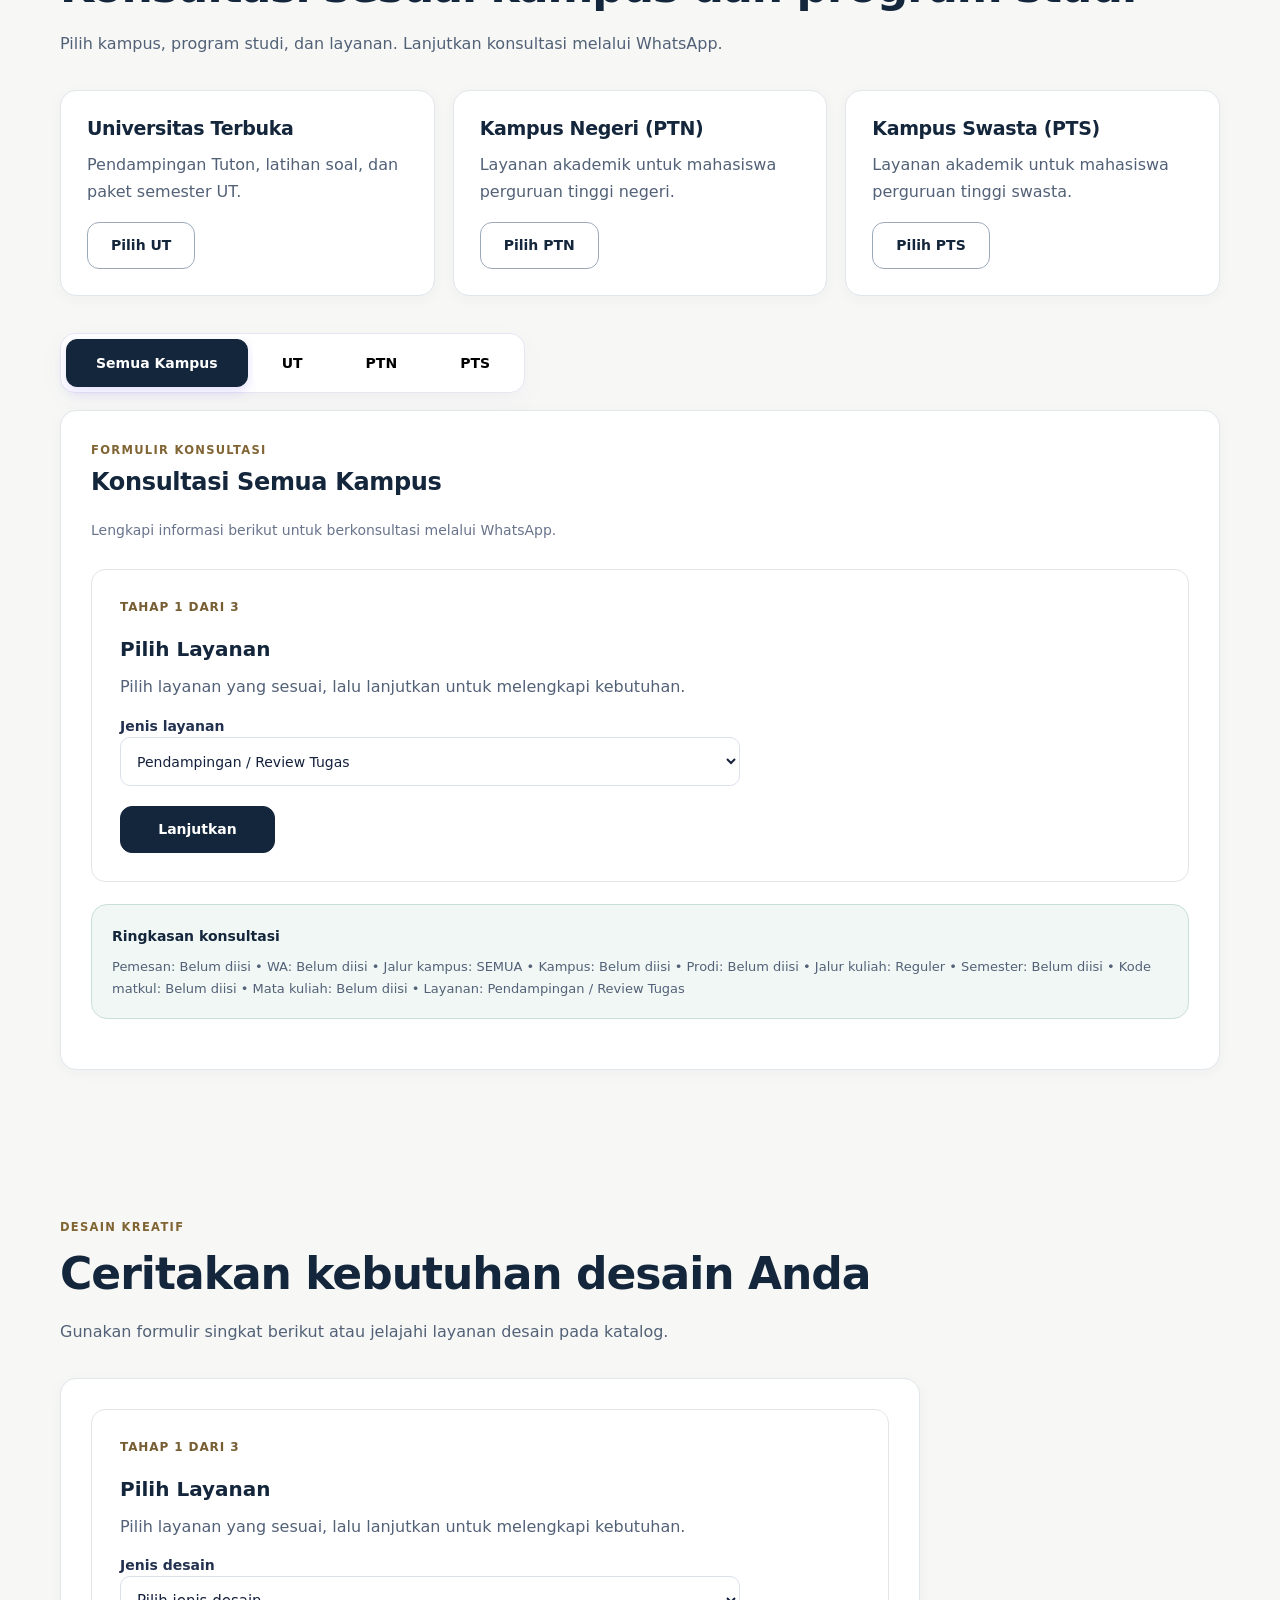
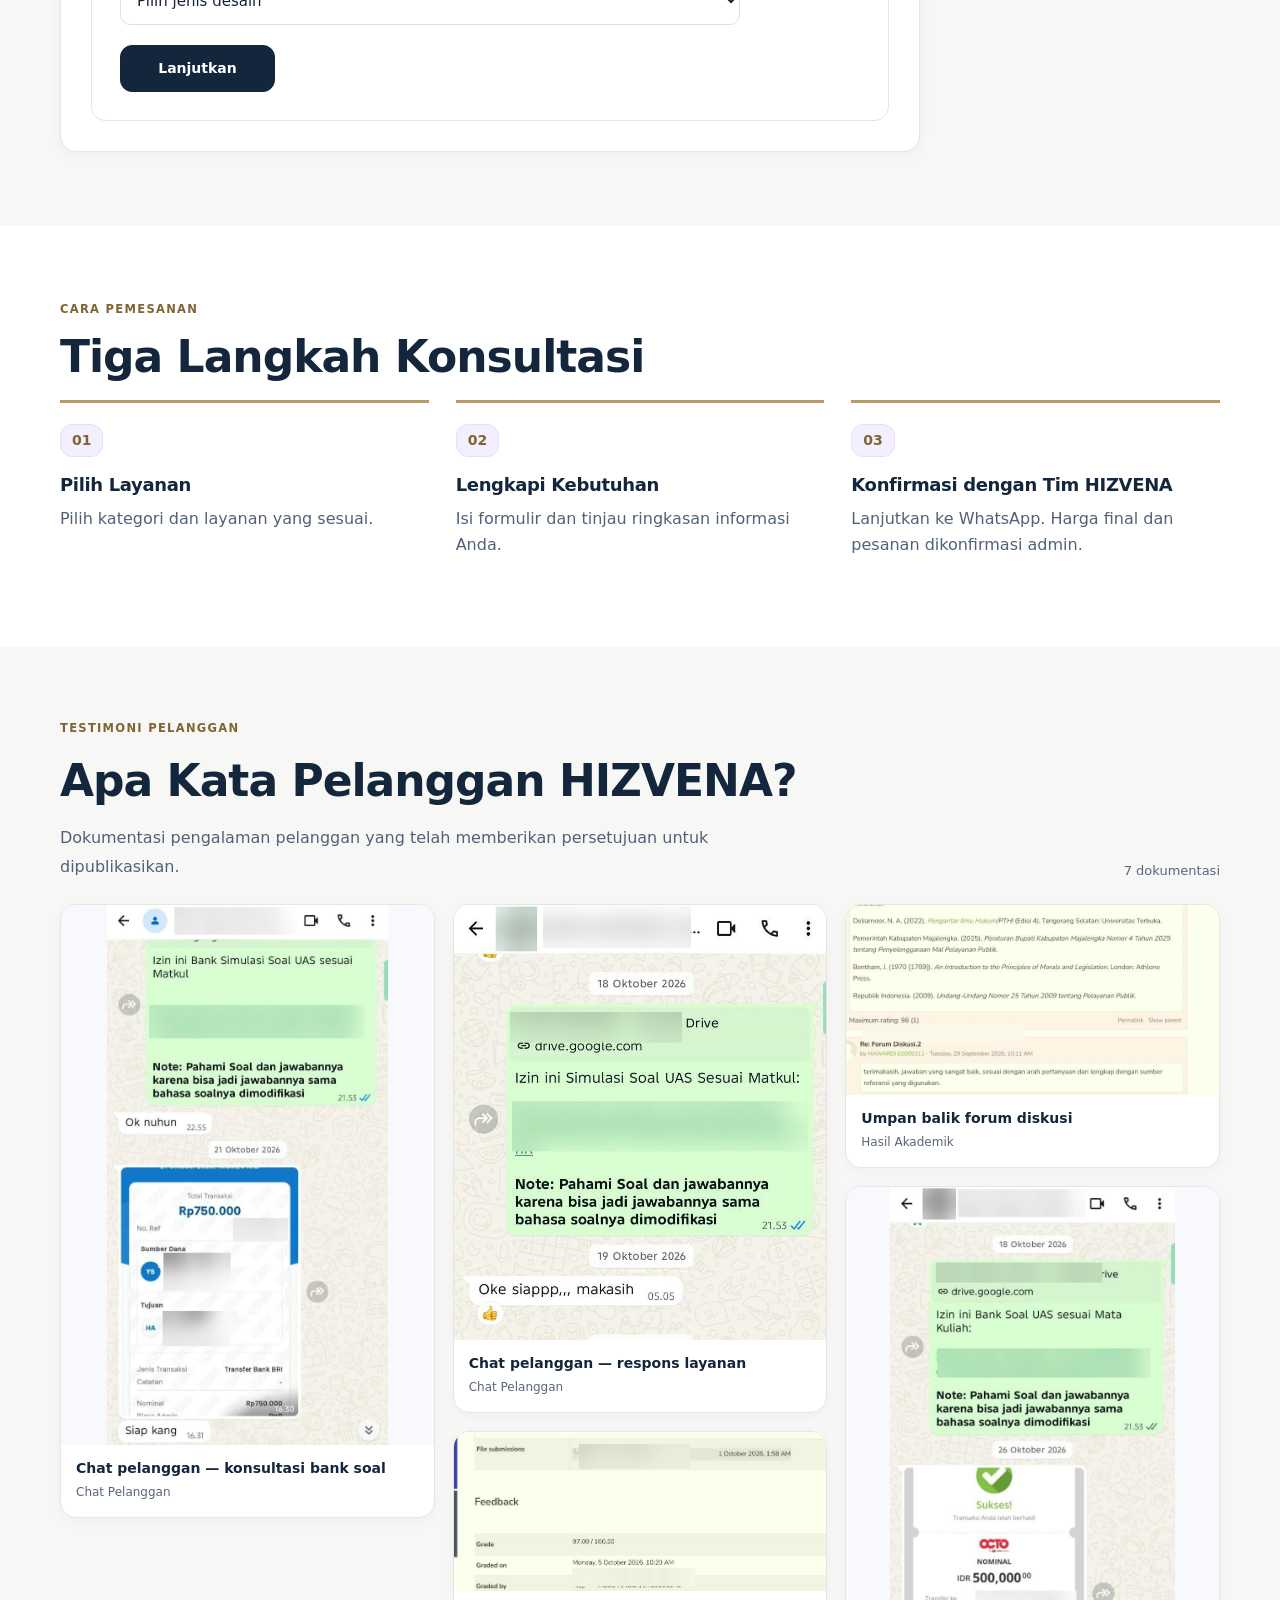
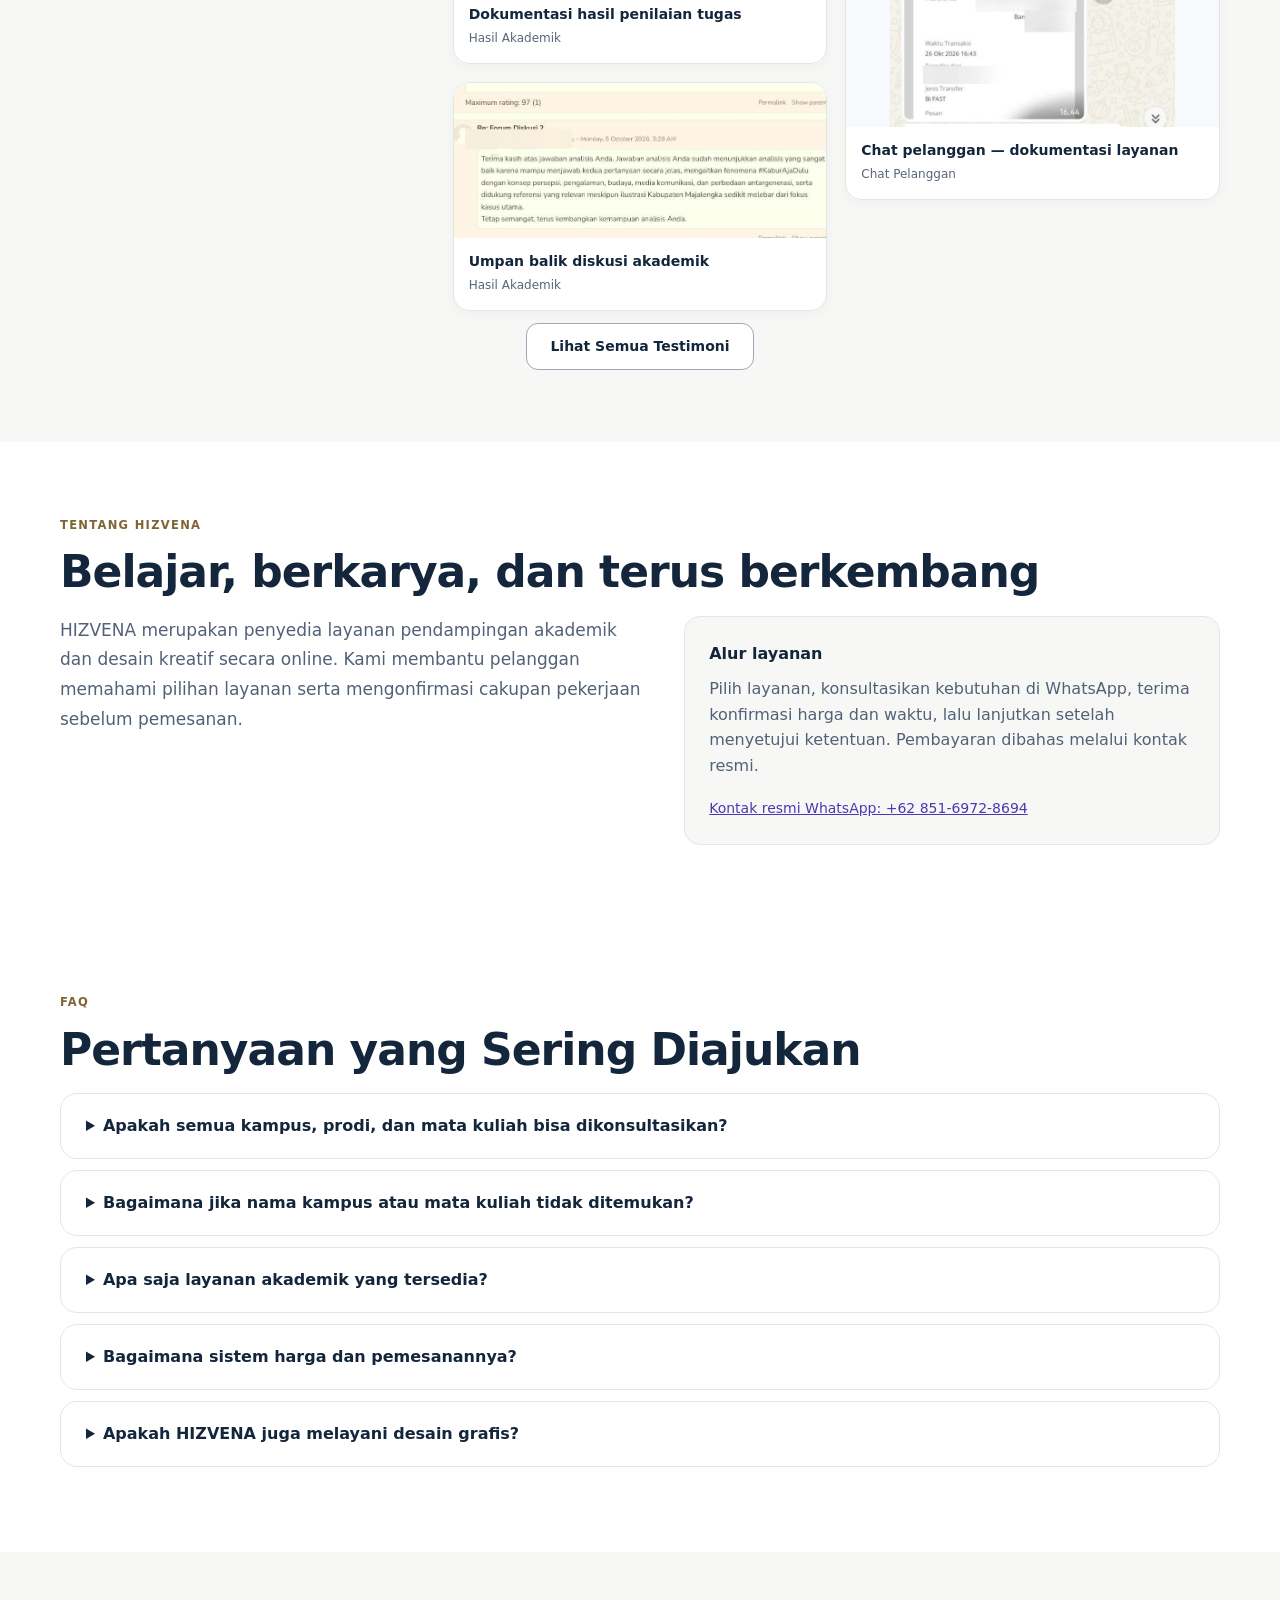
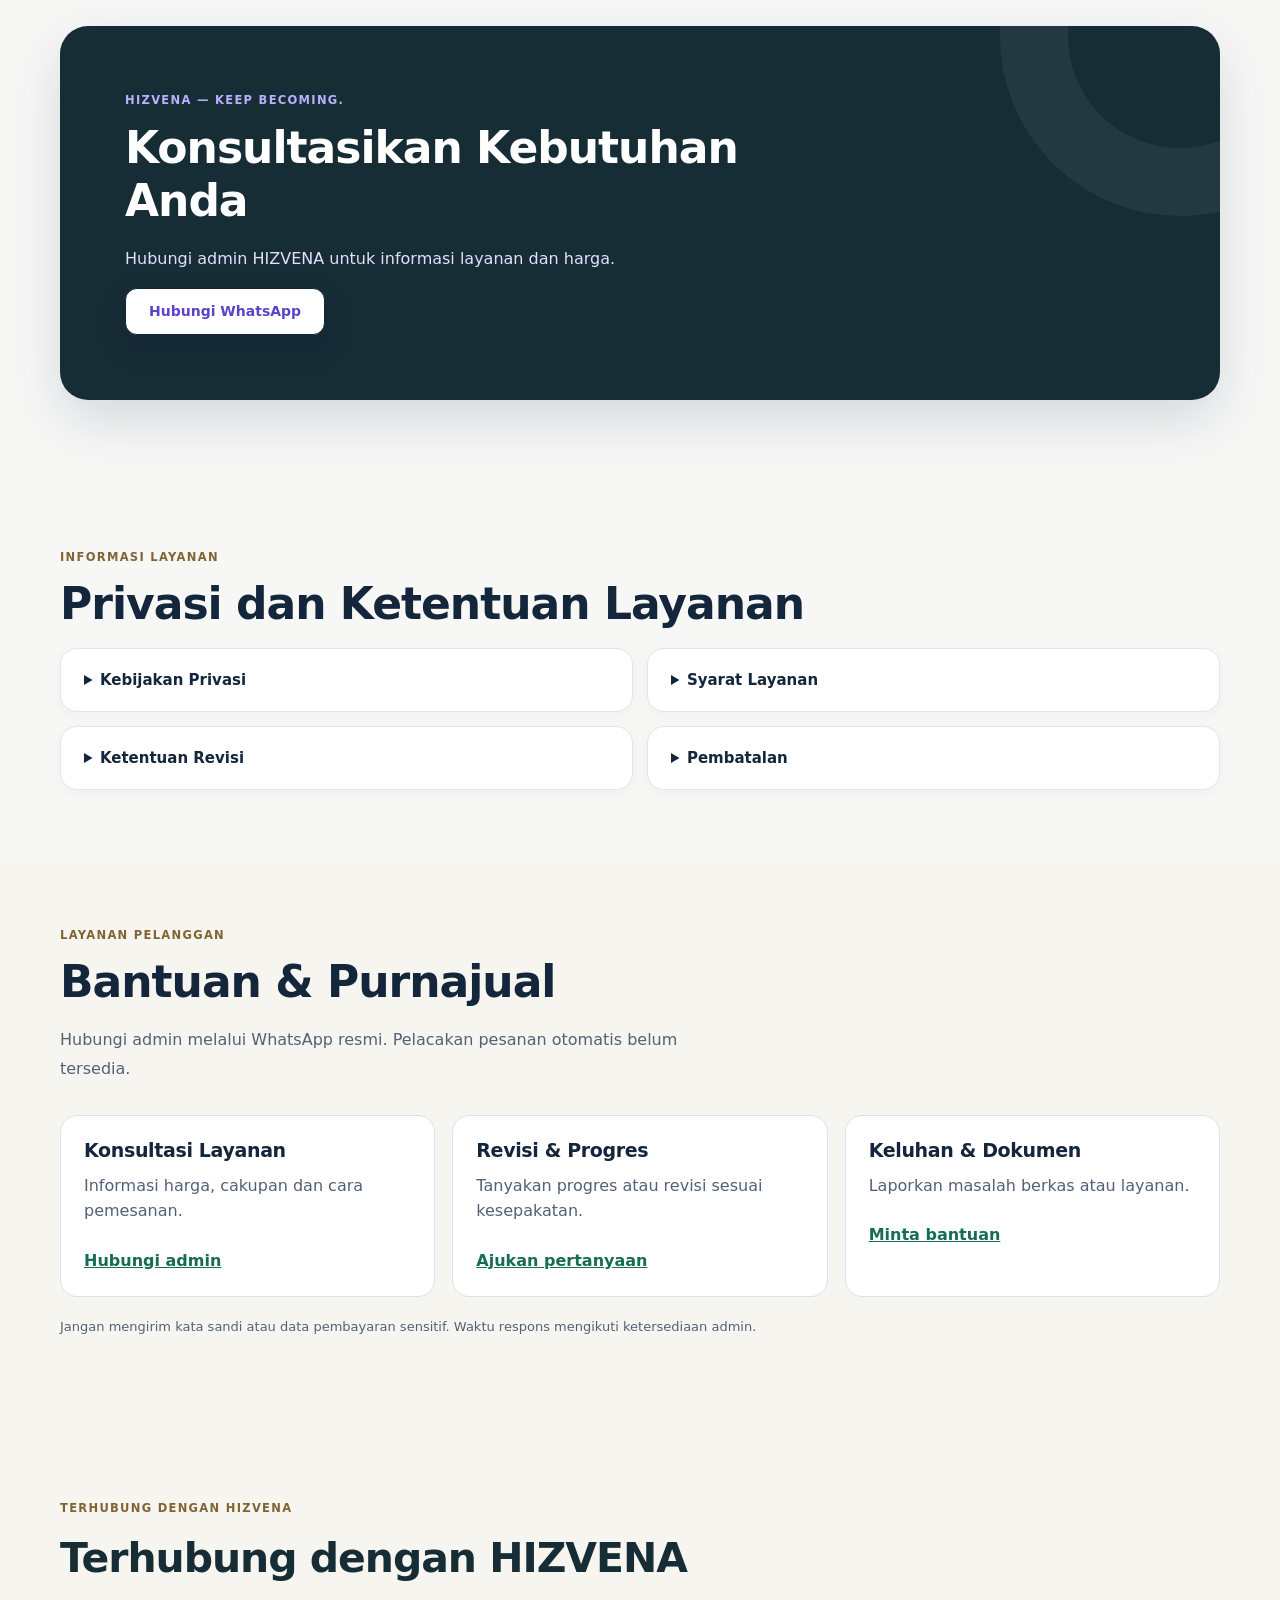
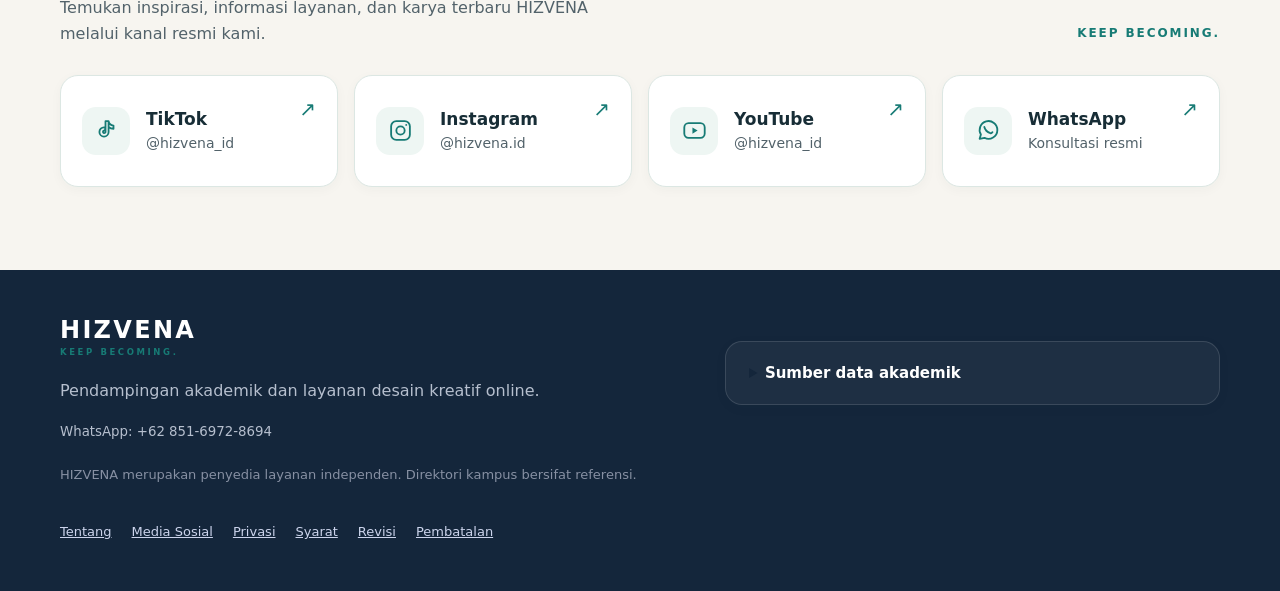
==== commit e22376c3: "Introduce V18.5 reviewed portfolio gallery and update canonical to Pages" ====
--- a/index.html
+++ b/index.html
@@ -1,11 +1,11 @@
 <!doctype html>
 <html lang="id"><head><meta charset="utf-8"><meta name="viewport" content="width=device-width,initial-scale=1">
 <title>HIZVENA — Layanan Akademik dan Desain Kreatif | KEEP BECOMING.</title>
-<meta name="description" content="HIZVENA menyediakan pendampingan akademik dan desain kreatif. Jelajahi layanan dan konsultasikan kebutuhan melalui WhatsApp."><meta name="robots" content="index,follow"><link rel="canonical" href="https://hizvena-id.hizryabdilah23.workers.dev/">
-<meta name="theme-color" content="#14263B"><meta name="referrer" content="strict-origin-when-cross-origin"><link rel="preload" as="image" href="./assets/hero-campus-natural.jpg" fetchpriority="high"><link rel="icon" type="image/png" sizes="160x160" href="./assets/hizvena-favicon.png"><meta property="og:title" content="HIZVENA — KEEP BECOMING."><meta property="og:description" content="Pendampingan akademik dan desain kreatif dalam satu layanan online."><meta property="og:type" content="website">
+<meta name="description" content="HIZVENA menyediakan pendampingan akademik dan desain kreatif. Jelajahi layanan dan konsultasikan kebutuhan melalui WhatsApp."><meta name="robots" content="index,follow"><link rel="canonical" href="https://hizvena.pages.dev/">
+<meta name="theme-color" content="#14263B"><meta name="referrer" content="strict-origin-when-cross-origin"><link rel="preload" as="image" href="./assets/hero-campus-natural.jpg" fetchpriority="high"><link rel="icon" type="image/png" sizes="160x160" href="./assets/hizvena-favicon.png"><meta property="og:title" content="HIZVENA — KEEP BECOMING."><meta property="og:description" content="Pendampingan akademik dan desain kreatif dalam satu layanan online."><meta property="og:type" content="website"><meta property="og:url" content="https://hizvena.pages.dev/">
 <style>
 :root{--navy:#0b1020;--violet:#7c5cff;--gray:#5b6578;--pale:#f5f3ff;--cyan:#35d6ff}*{box-sizing:border-box}html{scroll-behavior:smooth}body{margin:0;color:var(--navy);background:#fff;font:16px/1.65 system-ui,-apple-system,Segoe UI,sans-serif}a{text-decoration:none;color:inherit}button,input,textarea,select{font:inherit}button{cursor:pointer}.wrap{width:min(1150px,92%);margin:auto}header{position:sticky;top:0;z-index:9;background:#fffd;border-bottom:1px solid #e9eaf5;backdrop-filter:blur(13px)}.nav{min-height:74px;display:flex;align-items:center;justify-content:space-between;gap:15px}.brand{font-size:25px;font-weight:900;letter-spacing:2px}.brand small{display:block;font-size:9px;letter-spacing:3px;line-height:1;color:var(--violet)}nav{display:flex;align-items:center;gap:20px;font-size:14px}nav a:hover{color:var(--violet)}.btn{display:inline-flex;align-items:center;justify-content:center;border:0;border-radius:14px;padding:12px 21px;font-weight:700;background:var(--violet);color:white;min-height:46px}.btn:hover{filter:brightness(.92)}.btn.secondary{background:white;color:var(--violet);border:1px solid #d9d2ff}.menu{display:none;border:1px solid #ddd;background:white;border-radius:10px;padding:8px 12px}.hero{padding:90px 0;background:radial-gradient(circle at 85% 25%,#ebe4ff,transparent 36%),linear-gradient(115deg,#fff,#f8f7ff)}.heroGrid{display:grid;grid-template-columns:1.2fr .8fr;gap:38px;align-items:center}.eyebrow{color:var(--violet);font-size:13px;font-weight:850;letter-spacing:2px;text-transform:uppercase}h1{font-size:clamp(39px,5.3vw,70px);line-height:1.13;letter-spacing:-2.2px;margin:13px 0 20px}h1 span{color:var(--violet)}h2{font-size:clamp(29px,3.5vw,45px);line-height:1.2;letter-spacing:-1px;margin:8px 0 17px}h3{line-height:1.25;margin:0 0 10px}p{margin:0 0 16px;color:var(--gray)}.hero p{font-size:18px}.actions{display:flex;gap:10px;flex-wrap:wrap;margin-top:23px}.pills{display:flex;flex-wrap:wrap;gap:8px;margin-top:25px}.pill{border:1px solid #e4e2f0;background:white;border-radius:99px;padding:7px 12px;font-size:13px}.photo{border-radius:32px;min-height:340px;background:linear-gradient(145deg,#151a3a,#7359cc 65%,#35d6ff);color:white;padding:35px;display:flex;flex-direction:column;justify-content:flex-end;box-shadow:0 25px 70px #41348c30;position:relative;overflow:hidden}.photo:before{content:"";position:absolute;width:260px;height:260px;border-radius:50%;border:65px solid #ffffff13;top:-80px;right:-60px}.photo b{font-size:35px;line-height:1.2;z-index:1}.photo em{font-size:13px;opacity:.8;z-index:1}section{padding:76px 0}section.alt{background:#f8f8fe}.intro{max-width:690px;margin-bottom:25px}.cards{display:grid;grid-template-columns:repeat(3,1fr);gap:18px}.card{background:white;border:1px solid #e9e8f2;border-radius:21px;padding:26px;box-shadow:0 8px 30px #09122d05}.card:hover{border-color:#cfc4ff}.card .symbol{font-size:32px}.card .price{font-size:26px;font-weight:850;color:var(--violet);line-height:1.3}.card small{color:var(--gray)}.card a{margin-top:12px}.features{display:grid;grid-template-columns:repeat(3,1fr);gap:14px}.feature{padding:16px;background:#f6f4ff;border-radius:15px;font-weight:650}.tabs{display:flex;gap:8px;flex-wrap:wrap;margin:22px 0}.tab{padding:11px 20px;background:white;border:1px solid #ddd9f2;border-radius:12px}.tab[aria-selected=true]{background:var(--violet);color:white}.form{background:white;border:1px solid #e5e4f0;border-radius:24px;padding:25px;box-shadow:0 12px 55px #101a3710}.fields{display:grid;grid-template-columns:repeat(2,1fr);gap:18px}.field{display:flex;flex-direction:column;gap:5px;font-weight:650;font-size:14px}.field input,.field select,.field textarea{border:1px solid #d9dce6;border-radius:11px;padding:12px;width:100%;background:white;color:var(--navy)}.field:focus-within input,.field:focus-within select,.field:focus-within textarea{outline:2px solid #c8b9ff}.full{grid-column:1/-1}.hint{font-size:13px;color:var(--gray);margin-top:14px}.listing{display:grid;grid-template-columns:repeat(3,1fr);gap:16px}.listing .card{display:flex;flex-direction:column}.listing .btn{margin-top:auto}.steps{display:grid;grid-template-columns:repeat(4,1fr);gap:18px}.step{border-top:3px solid var(--violet);padding-top:13px}.step b{color:var(--violet)}.testimonial{min-height:230px;background:var(--pale);border:1px dashed #c9c0ee;border-radius:20px;display:flex;flex-direction:column;align-items:center;justify-content:center;text-align:center;padding:22px}.testimonial span{font-size:32px;color:var(--violet)}details{background:white;border:1px solid #e7e7f1;border-radius:15px;padding:18px 22px;margin-bottom:11px}summary{font-weight:750;cursor:pointer}details p{margin-top:12px}footer{background:#0b1020;color:white;padding:50px 0}footer p,footer small{color:#b6bfce}footer .brand{color:white}.notice{font-size:13px;color:#778198;margin-top:20px}a:focus-visible,button:focus-visible{outline:3px solid var(--cyan);outline-offset:3px}@media(max-width:800px){.heroGrid{grid-template-columns:1fr}.photo{min-height:240px}.cards,.features,.listing{grid-template-columns:repeat(2,1fr)}.steps{grid-template-columns:repeat(2,1fr)}nav{display:none;position:absolute;top:74px;left:0;right:0;background:white;padding:20px;flex-direction:column;align-items:stretch;box-shadow:0 20px 20px #0001}nav.open{display:flex}.menu{display:inline-block}}@media(max-width:550px){.hero{padding:55px 0}.cards,.features,.listing,.steps,.fields{grid-template-columns:1fr}.wrap{width:min(92%,500px)}section{padding:55px 0}h1{letter-spacing:-1.4px}.photo{min-height:190px}.card{padding:22px}}
-</style><link rel="stylesheet" href="./assets/design-v2.css"><link rel="stylesheet" href="./assets/directory-v3.css"><link rel="stylesheet" href="./assets/design-v4.css"><link rel="stylesheet" href="./assets/polish-v5.css"><link rel="stylesheet" href="./assets/signature-v6.css"><link rel="stylesheet" href="./assets/professional-v8.css"><link rel="stylesheet" href="./assets/final-v10.css"><link rel="stylesheet" href="./assets/public-v11.css"><link rel="stylesheet" href="./assets/testimonials-v12.css"><link rel="stylesheet" href="./assets/customer-ux-v13.css"><link rel="stylesheet" href="./assets/v17-premium.css"><link rel="stylesheet" href="./assets/v18-premium.css"><link rel="stylesheet" href="./assets/ut-promo-v18-2.css"><link rel="stylesheet" href="./assets/ut-library-v18-3.css"></head><body>
+</style><link rel="stylesheet" href="./assets/design-v2.css"><link rel="stylesheet" href="./assets/directory-v3.css"><link rel="stylesheet" href="./assets/design-v4.css"><link rel="stylesheet" href="./assets/polish-v5.css"><link rel="stylesheet" href="./assets/signature-v6.css"><link rel="stylesheet" href="./assets/professional-v8.css"><link rel="stylesheet" href="./assets/final-v10.css"><link rel="stylesheet" href="./assets/public-v11.css"><link rel="stylesheet" href="./assets/testimonials-v12.css"><link rel="stylesheet" href="./assets/customer-ux-v13.css"><link rel="stylesheet" href="./assets/v17-premium.css"><link rel="stylesheet" href="./assets/v18-premium.css"><link rel="stylesheet" href="./assets/ut-promo-v18-2.css"><link rel="stylesheet" href="./assets/ut-library-v18-3.css"><link rel="stylesheet" href="./assets/portfolio-v18-5.css"></head><body>
 <header><div class="wrap nav"><a class="brand" href="#top" aria-label="Beranda HIZVENA"><img src="./assets/hizvena-favicon.png" width="43" height="43" alt="" loading="eager" style="border-radius:50%;object-fit:cover;flex:none"><span>HIZVENA<small>KEEP BECOMING.</small></span></a><button class="menu" id="menu" aria-controls="nav" aria-label="Buka menu" aria-expanded="false"><span aria-hidden="true">☰</span></button><nav id="nav"><a href="#top">Beranda</a><a href="#layanan">Layanan</a><a href="#katalog">Harga</a><a href="#portofolio">Portofolio</a><a href="#cara-pemesanan">Cara Pesan</a><a id="testimonialNavLink" href="#testimoni" hidden>Testimoni</a><a href="#tentang">Tentang</a><a href="#faq">FAQ</a><a class="btn" href="https://wa.me/6285169728694" target="_blank" rel="noopener noreferrer">Konsultasi Sekarang</a></nav></div></header>
 <main id="top"><div class="hero"><div class="wrap heroGrid"><div><div class="eyebrow">HIZVENA</div><h1>Solusi Akademik dan Kreatif yang<br><span>Lebih Praktis, Jelas, dan Profesional.</span></h1><p>HIZVENA membantu Anda menemukan layanan pendampingan akademik dan desain kreatif sesuai kebutuhan, dengan pilihan paket, informasi harga, dan proses konsultasi yang mudah dipahami.</p><div class="actions"><a class="btn" href="#katalog">Jelajahi Layanan</a><a class="btn secondary" href="https://wa.me/6285169728694" target="_blank" rel="noopener noreferrer">Konsultasi Sekarang</a></div><p class="v18-microcopy">Pilih layanan <span aria-hidden="true">•</span> Lengkapi kebutuhan <span aria-hidden="true">•</span> Konsultasikan pesanan</p></div><div class="hero-art" style="position:relative"><div class="photo photo-natural clean-hero" role="img" aria-label="Tiga mahasiswa Indonesia berdiskusi di perpustakaan kampus"></div></div></div></div>
 
@@ -16,7 +16,7 @@
 <section id="ut-library" class="ut-library" aria-labelledby="ut-library-title"><div class="wrap"><div class="ut-library-header"><div class="eyebrow">KOLEKSI MATERI LATIHAN</div><h2 id="ut-library-title">Katalog Bank Soal Akademik</h2><p>Contoh latihan yang tersedia saat ini berasal dari mata kuliah UT. Mahasiswa UT, PTN, dan PTS dapat berkonsultasi untuk kebutuhan mata kuliah lainnya; ketersediaan dikonfirmasi admin. PDF lengkap tidak tersedia untuk diunduh secara publik.</p></div><div class="ut-library-tools"><label for="ut-library-query">Cari materi atau kode mata kuliah<input id="ut-library-query" type="search" placeholder="FSIK4107, FSIK4309, atau nama mata kuliah" autocomplete="off"></label><label for="ut-library-year">Tahun akademik<select id="ut-library-year"><option value="">Semua tahun</option></select></label></div><p id="ut-library-count" class="ut-library-count" role="status" aria-live="polite">Memuat daftar materi...</p><div id="ut-library-results" class="ut-library-results"><p class="ut-library-state">Memuat katalog sampul...</p></div><p class="ut-help-note">Materi latihan independen, bukan soal resmi, prediksi pasti, atau bocoran ujian. Tidak semua mata kuliah tersedia dalam katalog saat ini.</p></div></section>
 <section class="service-paths" id="layanan"><div class="wrap"><div class="eyebrow">JELAJAHI LAYANAN</div><h2>Pilih Kebutuhan Anda</h2><div class="two-paths"><a class="path-card" href="#katalog" data-catalog-filter="akademik"><span>Untuk mahasiswa</span><h3>Pendampingan Akademik</h3><p>Bantuan untuk memahami materi, mengembangkan keterampilan akademik, menyusun struktur tulisan, dan mempersiapkan pembelajaran secara lebih terarah.</p><strong>Lihat Layanan</strong></a><a class="path-card" href="#katalog" data-catalog-filter="desain"><span>Untuk personal dan bisnis</span><h3>Desain Grafis dan Kreatif</h3><p>Solusi desain visual untuk kebutuhan personal, bisnis, promosi, dan pengembangan identitas merek.</p><strong>Lihat Layanan</strong></a></div></div></section>
 <section id="katalog" class="catalog-section"><div class="wrap"><div class="eyebrow">KATALOG HIZVENA</div><h2>Pilih Layanan dan Lihat Harga</h2><p class="intro">Temukan layanan akademik atau desain. Harga akhir, estimasi waktu, dan ketentuan revisi dikonfirmasi oleh admin.</p><div class="catalog-controls"><label for="catalogQuery" class="sr-only">Cari layanan</label><input id="catalogQuery" type="search" placeholder="Cari nama layanan..." autocomplete="off"><label for="catalogCategory" class="sr-only">Kategori layanan</label><select id="catalogCategory"><option value="semua">Semua kategori</option><option value="akademik-ut">Akademik UT</option><option value="akademik-umum">Akademik PTN/PTS</option><option value="desain">Desain Grafis</option></select><label for="catalogType" class="sr-only">Jenis layanan</label><select id="catalogType"><option value="semua">Semua jenis layanan</option></select><label for="catalogSort" class="sr-only">Urutkan layanan</label><select id="catalogSort"><option value="relevansi">Urutkan: Relevansi</option><option value="harga-asc">Harga: Terendah</option><option value="harga-desc">Harga: Tertinggi</option><option value="nama">Nama: A–Z</option></select></div><p id="catalogCount" class="catalog-count" aria-live="polite"></p><p id="catalogLoadError" class="v18-error" role="alert" hidden>Daftar layanan belum dapat dimuat. Periksa koneksi internet atau hubungi WhatsApp HIZVENA.</p><div class="listing" id="catalogCards" aria-live="polite"></div><p class="catalog-footnote">Layanan akademik bersifat bimbingan, latihan, dan review. Mahasiswa tetap bertanggung jawab atas tugas serta penilaian akademiknya.</p></div></section>
-<section class="portfolio-v17" id="portofolio"><div class="wrap"><p class="eyebrow">PORTOFOLIO</p><h2>Portofolio Unggulan</h2><div class="portfolio-empty"><div><h3>Portofolio asli dalam proses kurasi</h3><p>Hanya pekerjaan asli yang telah mendapat izin publikasi akan ditampilkan. Hubungi tim untuk menanyakan contoh pekerjaan sesuai kebutuhan Anda.</p></div><a class="btn secondary" href="https://wa.me/6285169728694" target="_blank" rel="noopener noreferrer">Tanyakan Portofolio</a></div></div></section><section class="alt" id="akademik"><div id="program" class="anchor-target" aria-hidden="true"></div><div class="wrap"><div class="eyebrow">LAYANAN AKADEMIK</div><h2>Konsultasi sesuai kampus dan program studi</h2><p class="intro">Pilih kampus, program studi, dan layanan. Lanjutkan konsultasi melalui WhatsApp.</p><div class="cards"><div class="card"><h3>Universitas Terbuka</h3><p>Pendampingan Tuton, latihan soal, dan paket semester UT.</p><button class="btn secondary" data-mode="UT">Pilih UT</button></div><div class="card"><h3>Kampus Negeri (PTN)</h3><p>Layanan akademik untuk mahasiswa perguruan tinggi negeri.</p><button class="btn secondary" data-mode="PTN">Pilih PTN</button></div><div class="card"><h3>Kampus Swasta (PTS)</h3><p>Layanan akademik untuk mahasiswa perguruan tinggi swasta.</p><button class="btn secondary" data-mode="PTS">Pilih PTS</button></div></div><div class="tabs" role="tablist" aria-label="Pilih kategori kampus"><button class="tab" data-mode="SEMUA" role="tab" aria-selected="true">Semua Kampus</button><button class="tab" data-mode="UT" role="tab" aria-selected="false">UT</button><button class="tab" data-mode="PTN" role="tab" aria-selected="false">PTN</button><button class="tab" data-mode="PTS" role="tab" aria-selected="false">PTS</button></div><form class="form" id="consultForm">
+<section class="portfolio-v17 portfolio-v18-5" id="portofolio" aria-labelledby="portfolioTitle"><div class="wrap"><div class="portfolio-head"><p class="eyebrow">KARYA PILIHAN HIZVENA</p><h2 id="portfolioTitle">Portofolio Desain &amp; Identitas Kreatif</h2><p>Jelajahi konsep visual, identitas merek, dan desain promosi. Setiap karya diterbitkan setelah peninjauan hak penggunaan dan privasi.</p></div><div id="portfolioFilters" class="portfolio-controls" role="group" aria-label="Filter kategori portofolio"></div><p id="portfolioCount" class="portfolio-count" role="status" aria-live="polite"></p><div id="portfolioGallery" class="portfolio-gallery"></div><div id="portfolioEmpty" class="portfolio-state"><h3>Koleksi portofolio dalam proses verifikasi</h3><p>Contoh karya asli sedang diperiksa untuk memastikan izin penggunaan dan keamanan informasi. Hubungi admin untuk menanyakan contoh desain sesuai kebutuhan Anda.</p><a class="btn secondary" href="https://wa.me/6285169728694?text=Halo%20Admin%20HIZVENA%2C%20saya%20ingin%20melihat%20contoh%20hasil%20desain." target="_blank" rel="noopener noreferrer">Tanyakan Portofolio</a></div><dialog id="portfolioDetail" class="portfolio-detail" aria-label="Detail karya"><div class="portfolio-detail-inner"><button type="button" class="portfolio-detail-close" data-detail-close>Tutup</button><div data-detail-body></div></div></dialog></div></section><section class="alt" id="akademik"><div id="program" class="anchor-target" aria-hidden="true"></div><div class="wrap"><div class="eyebrow">LAYANAN AKADEMIK</div><h2>Konsultasi sesuai kampus dan program studi</h2><p class="intro">Pilih kampus, program studi, dan layanan. Lanjutkan konsultasi melalui WhatsApp.</p><div class="cards"><div class="card"><h3>Universitas Terbuka</h3><p>Pendampingan Tuton, latihan soal, dan paket semester UT.</p><button class="btn secondary" data-mode="UT">Pilih UT</button></div><div class="card"><h3>Kampus Negeri (PTN)</h3><p>Layanan akademik untuk mahasiswa perguruan tinggi negeri.</p><button class="btn secondary" data-mode="PTN">Pilih PTN</button></div><div class="card"><h3>Kampus Swasta (PTS)</h3><p>Layanan akademik untuk mahasiswa perguruan tinggi swasta.</p><button class="btn secondary" data-mode="PTS">Pilih PTS</button></div></div><div class="tabs" role="tablist" aria-label="Pilih kategori kampus"><button class="tab" data-mode="SEMUA" role="tab" aria-selected="true">Semua Kampus</button><button class="tab" data-mode="UT" role="tab" aria-selected="false">UT</button><button class="tab" data-mode="PTN" role="tab" aria-selected="false">PTN</button><button class="tab" data-mode="PTS" role="tab" aria-selected="false">PTS</button></div><form class="form" id="consultForm">
 <div class="form-grid-header"><span class="eyebrow">FORMULIR KONSULTASI</span></div>
 <h3 id="formTitle">Konsultasi Kebutuhan Akademik</h3>
 <p class="form-intro">Lengkapi informasi berikut untuk berkonsultasi melalui WhatsApp.</p>
@@ -89,4 +89,4 @@
 document.querySelectorAll('[data-mode]').forEach(b=>b.addEventListener('click',()=>{setMode(b.dataset.mode);if(b.role!=='tab')document.getElementById('consultForm').scrollIntoView({behavior:'smooth',block:'start'})}));setMode('SEMUA');
 // Konsultasi akademik ditangani oleh directory-v8.js + customer-journey-v15.js.
 const menu=document.getElementById('menu'),nav=document.getElementById('nav');const closeMenu=(restore=false)=>{nav.classList.remove('open');menu.setAttribute('aria-expanded','false');menu.setAttribute('aria-label','Buka menu');if(restore)menu.focus()};menu.addEventListener('click',()=>{const open=nav.classList.toggle('open');menu.setAttribute('aria-expanded',String(open));menu.setAttribute('aria-label',open?'Tutup menu':'Buka menu')});nav.querySelectorAll('a').forEach(x=>x.addEventListener('click',()=>closeMenu()));document.addEventListener('keydown',e=>{if(e.key==='Escape'&&nav.classList.contains('open'))closeMenu(true)});document.addEventListener('pointerdown',e=>{if(nav.classList.contains('open')&&!nav.contains(e.target)&&!menu.contains(e.target))closeMenu()});
-</script><script src="./assets/design-v2.js" defer></script><script src="./assets/customer-journey-v15.js" defer></script><script src="./assets/directory-v8.js" defer></script><script src="./assets/catalog-v11.js" defer></script><script src="./assets/testimonials-v12.js" defer></script><script src="./assets/wizard-v18.js" defer></script><script src="./assets/ut-promo-v18-2.js" defer></script><script src="./assets/ut-library-v18-3.js" defer></script></body></html>+</script><script src="./assets/design-v2.js" defer></script><script src="./assets/customer-journey-v15.js" defer></script><script src="./assets/directory-v8.js" defer></script><script src="./assets/catalog-v11.js" defer></script><script src="./assets/testimonials-v12.js" defer></script><script src="./assets/wizard-v18.js" defer></script><script src="./assets/ut-promo-v18-2.js" defer></script><script src="./assets/ut-library-v18-3.js" defer></script><script src="./assets/portfolio-v18-5.js" defer></script></body></html>
--- a/assets/portfolio-v18-5.css
+++ b/assets/portfolio-v18-5.css
@@ -0,0 +1,29 @@
+/* V18.5 curated portfolio: no project fabricated, only reviewed manifest entries visible. */
+.portfolio-v18-5{background:#f7f5f0;padding:72px 0}
+.portfolio-v18-5 .portfolio-head{max-width:790px;margin-bottom:23px}
+.portfolio-v18-5 .portfolio-head h2{font-size:clamp(28px,3.4vw,43px);letter-spacing:-.035em;line-height:1.16}
+.portfolio-v18-5 .portfolio-head p{color:#43586a;line-height:1.65}
+.portfolio-v18-5 .portfolio-controls{display:flex;flex-wrap:wrap;gap:9px;margin:20px 0 24px}
+.portfolio-v18-5 .portfolio-filter{border:1px solid #cfd7dc;border-radius:40px;background:white;color:#14263b;min-height:44px;padding:9px 17px;font-size:13px;font-weight:750}
+.portfolio-v18-5 .portfolio-filter[aria-pressed=true]{background:#14263b;color:#fff;border-color:#14263b}
+.portfolio-v18-5 .portfolio-gallery{display:grid;grid-template-columns:repeat(3,minmax(0,1fr));gap:19px}
+.portfolio-v18-5 .portfolio-work{display:flex;flex-direction:column;min-width:0;overflow:hidden;background:#fff;border:1px solid #dce1e4;border-radius:18px;box-shadow:0 8px 28px #14263b0b}
+.portfolio-v18-5 .portfolio-art{display:flex;justify-content:center;align-items:center;aspect-ratio:4/3;background:#f0f2f3;padding:9px;overflow:hidden}
+.portfolio-v18-5 .portfolio-art img{max-width:100%;max-height:100%;height:100%;width:100%;object-fit:contain}
+.portfolio-v18-5 .portfolio-copy{padding:21px;display:flex;flex-direction:column;flex:1;gap:10px}
+.portfolio-v18-5 .portfolio-category{font-size:11px!important;letter-spacing:.07em;text-transform:uppercase;color:#816735;font-weight:850}
+.portfolio-v18-5 .portfolio-copy h3{font-size:20px;line-height:1.3;margin:0}
+.portfolio-v18-5 .portfolio-copy p{margin:0;color:#47596b;font-size:13px;line-height:1.55}
+.portfolio-v18-5 .portfolio-actions{display:flex;align-items:center;flex-wrap:wrap;gap:9px;margin-top:auto;padding-top:10px}
+.portfolio-v18-5 .portfolio-actions .btn{font-size:13px;padding:9px 14px;min-height:43px}
+.portfolio-v18-5 .portfolio-detail{padding:0;border:0;border-radius:18px;max-width:min(760px,94vw);width:94vw;background:white;color:#14263b;box-shadow:0 22px 70px #0005}
+.portfolio-v18-5 .portfolio-detail::backdrop{background:#0c1725bb}
+.portfolio-v18-5 .portfolio-detail-inner{padding:22px}
+.portfolio-v18-5 .portfolio-detail img{display:block;max-width:100%;max-height:64vh;object-fit:contain;margin:0 auto 20px}
+.portfolio-v18-5 .portfolio-detail-close{float:right;border:1px solid #ccd6dc;padding:8px 14px;border-radius:8px;background:#fff;font-weight:750;min-height:44px}
+.portfolio-v18-5 .portfolio-state{border:1px dashed #aebec7;border-radius:14px;background:#fff;padding:25px;max-width:800px}
+.portfolio-v18-5 .portfolio-state p{margin:5px 0 16px}
+.portfolio-v18-5 .portfolio-count{font-size:13px;color:#52677b}
+.portfolio-v18-5 button:focus-visible,.portfolio-v18-5 a:focus-visible{outline:3px solid #b89a68;outline-offset:3px}
+@media(max-width:950px){.portfolio-v18-5 .portfolio-gallery{grid-template-columns:repeat(2,minmax(0,1fr))}}
+@media(max-width:600px){.portfolio-v18-5{padding:53px 0}.portfolio-v18-5 .portfolio-gallery{grid-template-columns:1fr}.portfolio-v18-5 .portfolio-copy{padding:16px}.portfolio-v18-5 .portfolio-detail-inner{padding:14px}}
